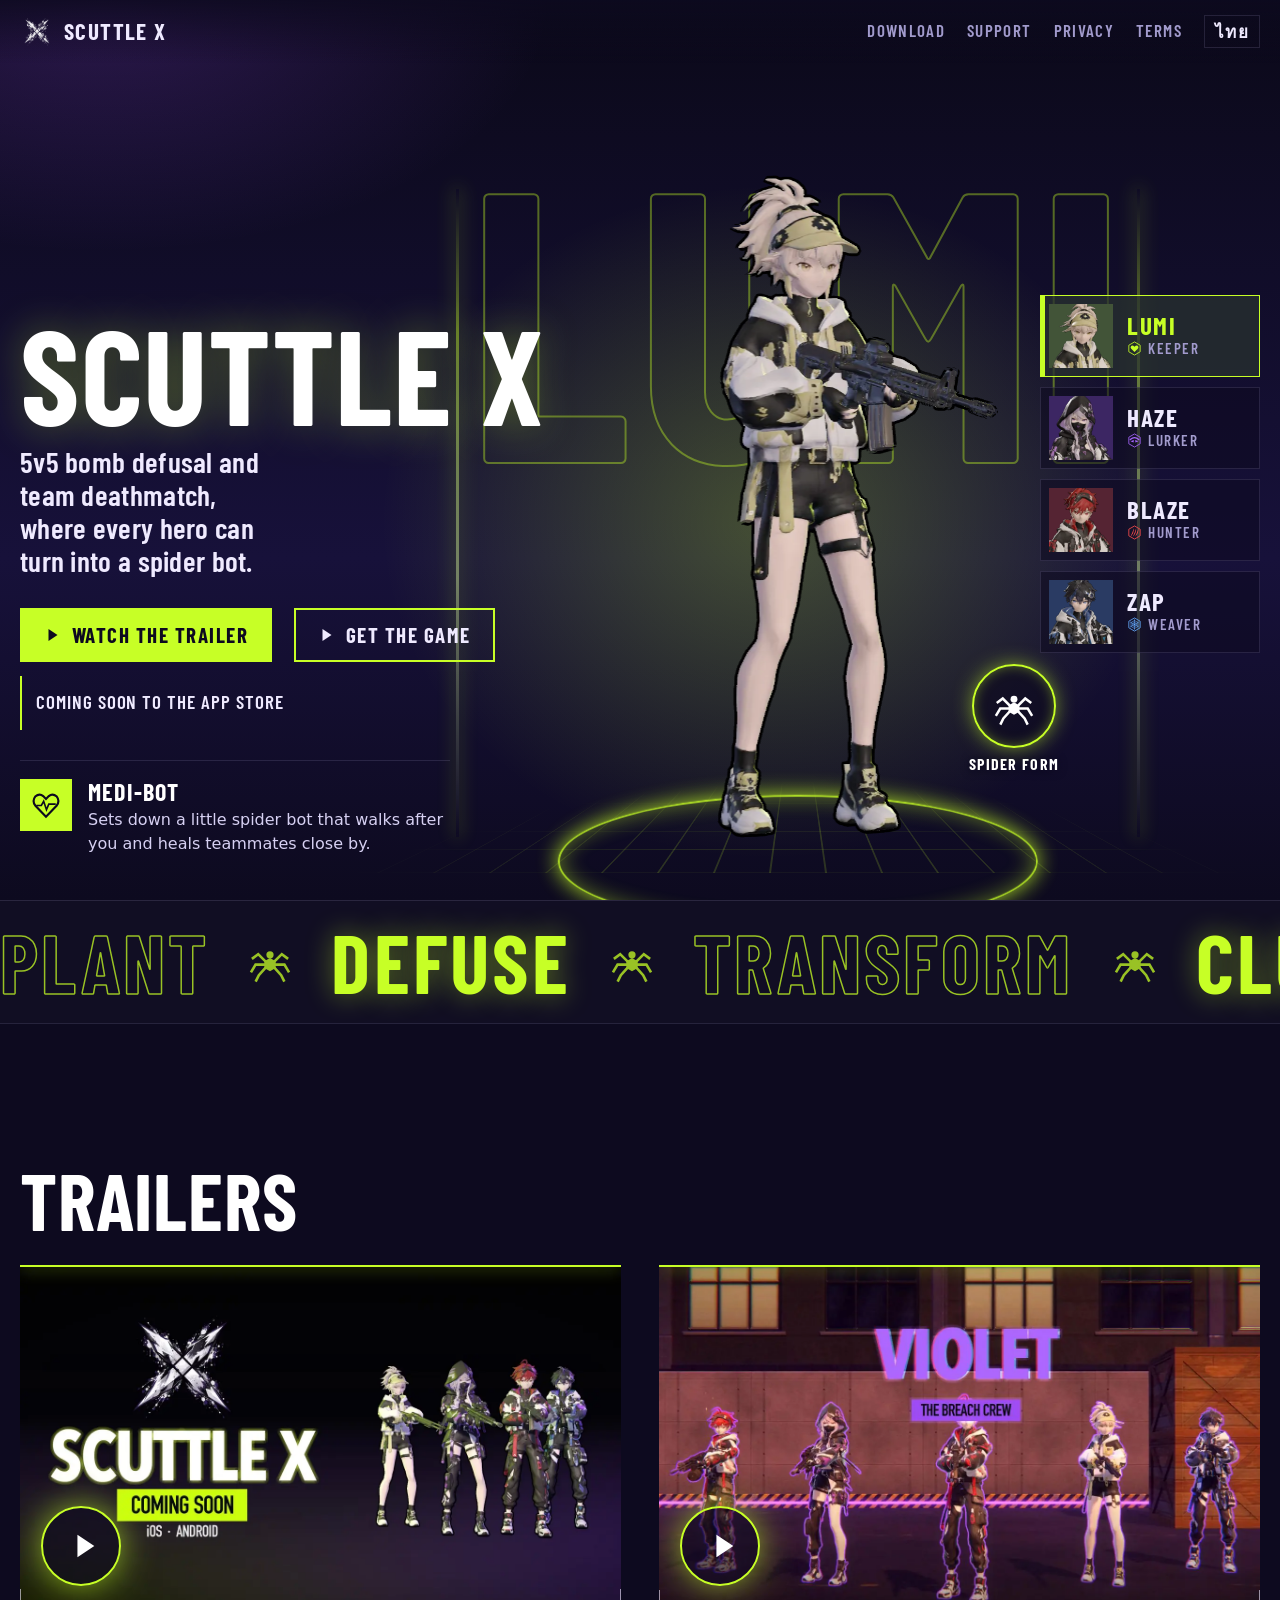
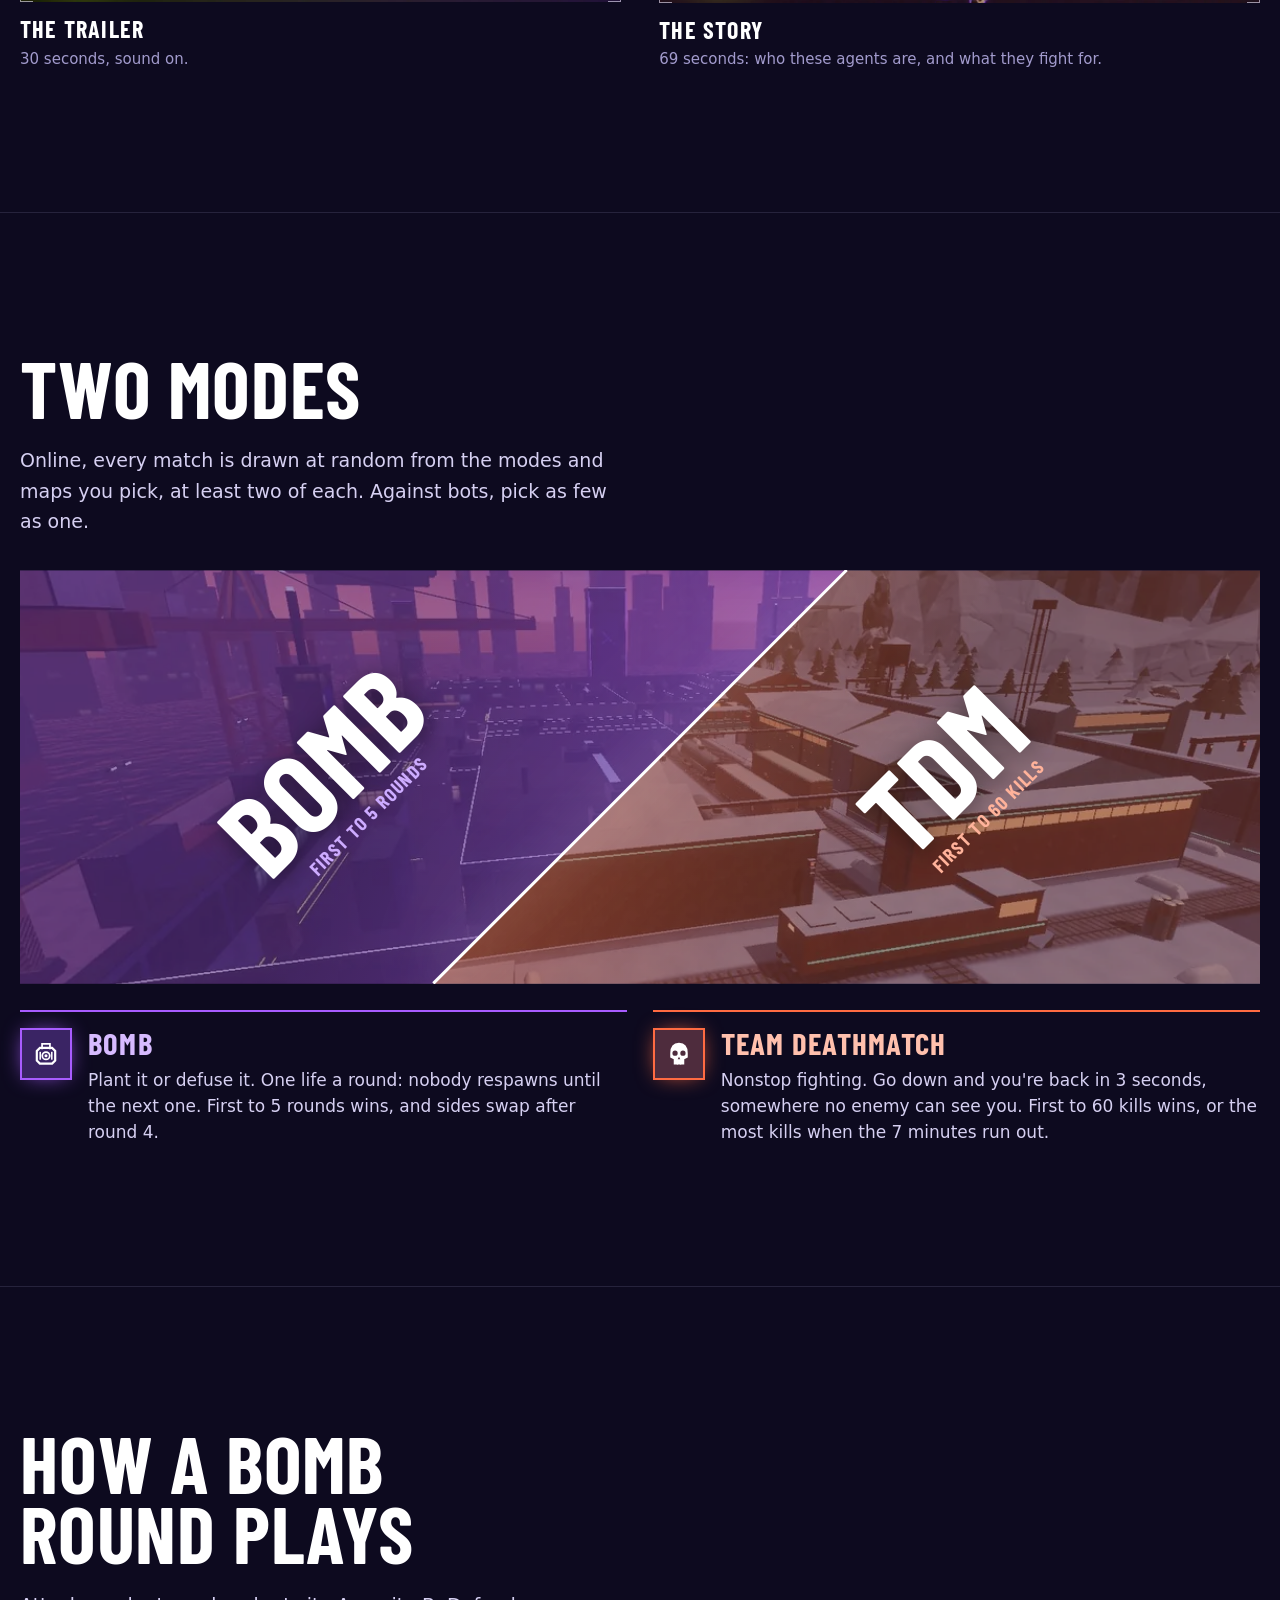
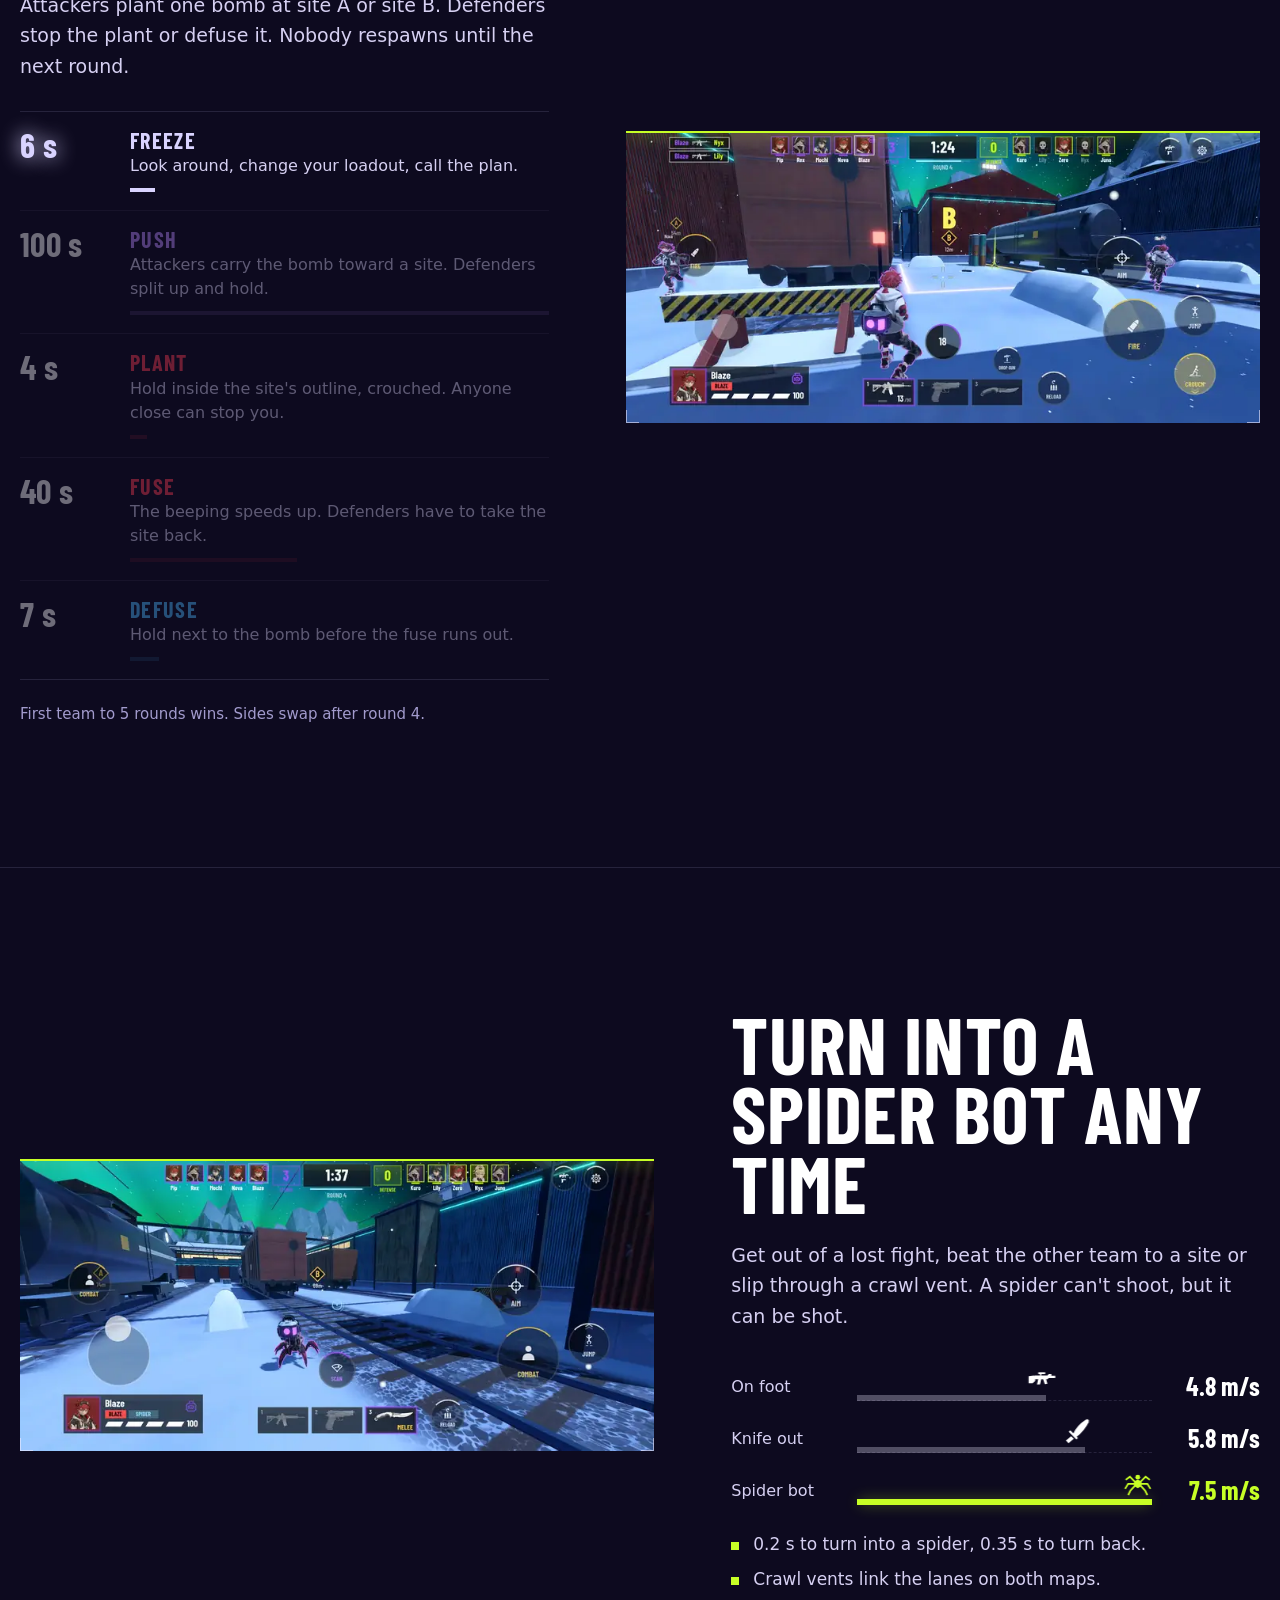
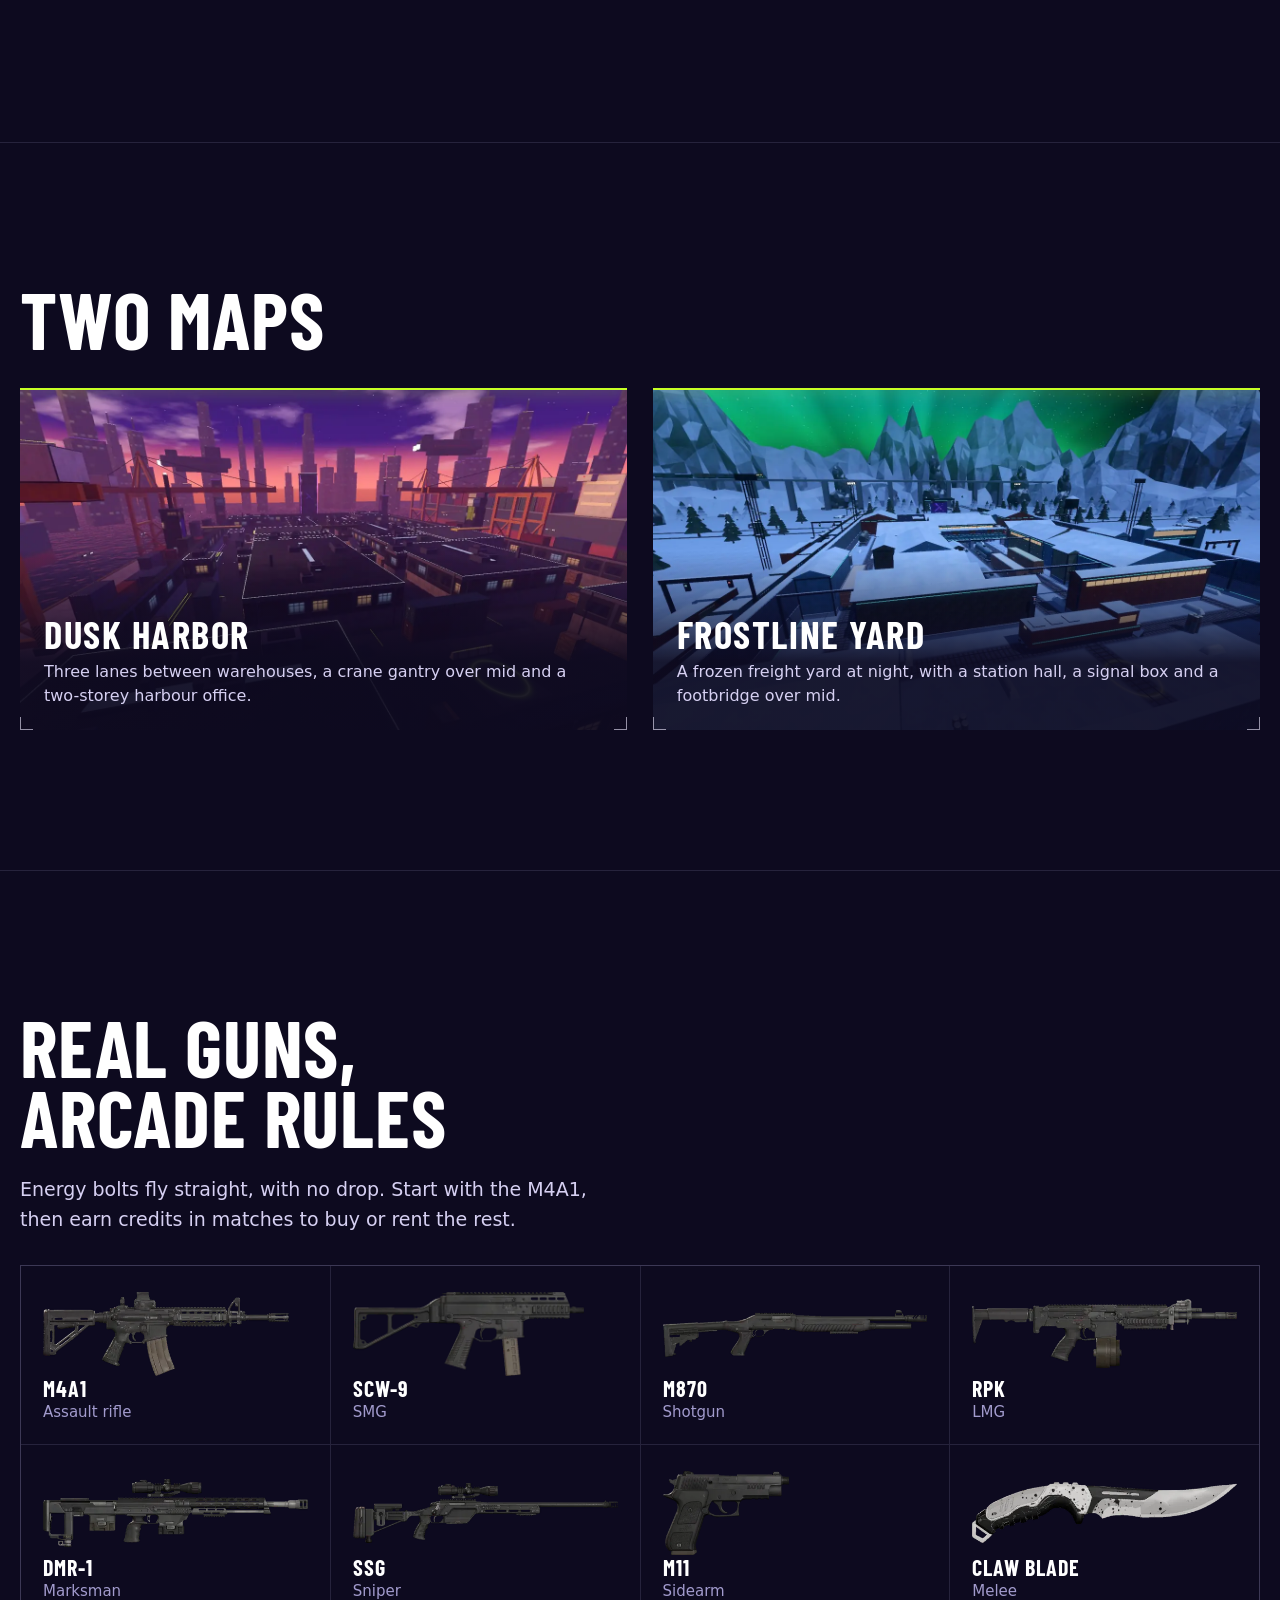
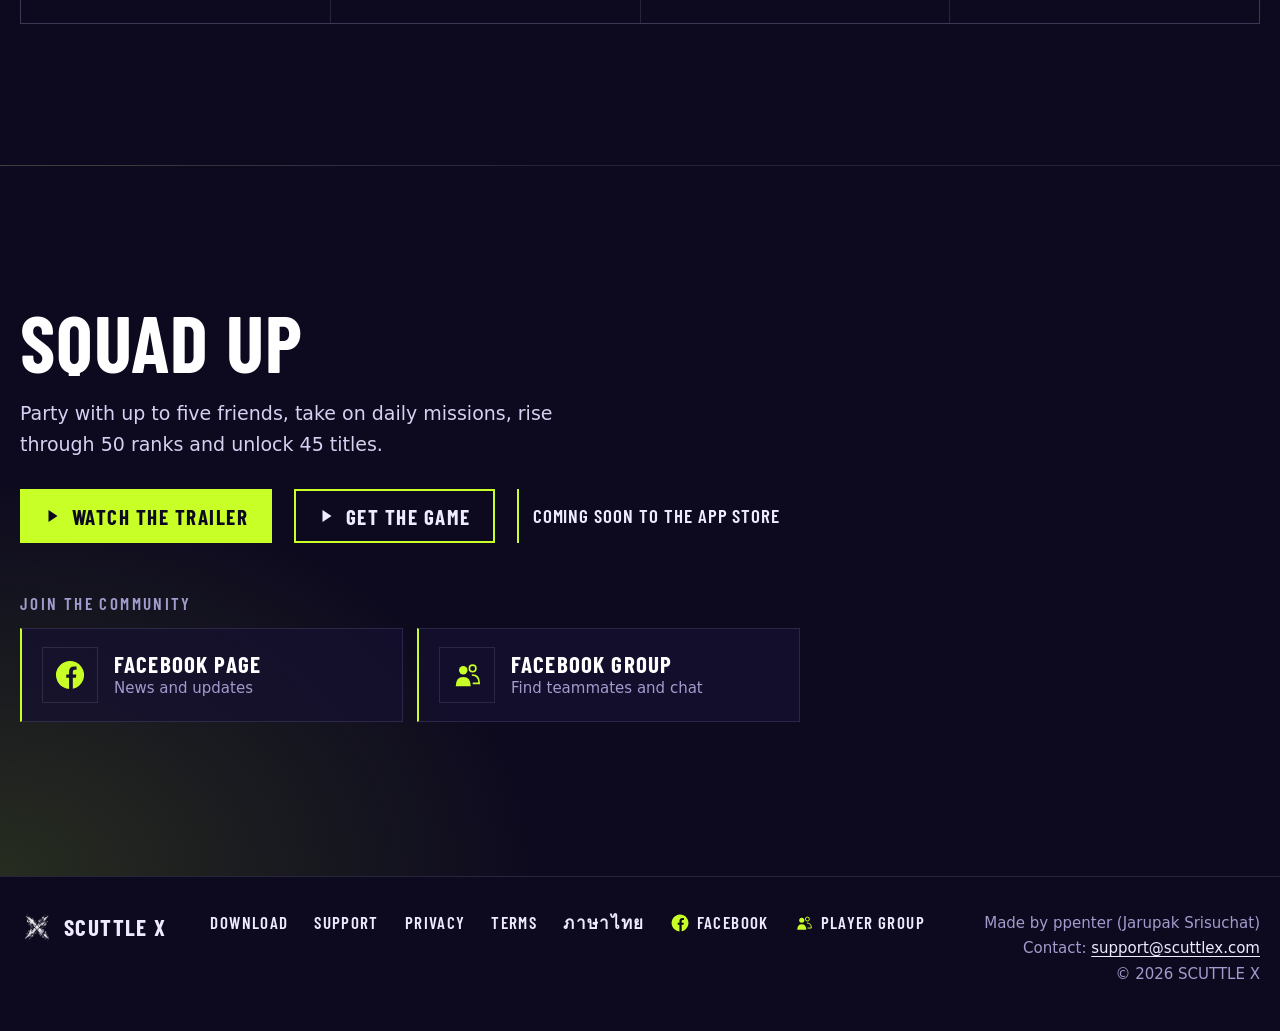
==== index.html @ 5c75f274 "Website" ====
<!doctype html>
<html lang="en" class="page-index">
<head>
<meta charset="utf-8">
<meta name="viewport" content="width=device-width, initial-scale=1, viewport-fit=cover">
<title>SCUTTLE X · 5v5 spider-bot shooter</title>
<meta name="description" content="SCUTTLE X: a 5v5 bomb-defusal shooter where every hero turns into a spider bot.">
<meta name="theme-color" content="#0d0a1f">
<link rel="canonical" href="https://scuttlex.com/">
<link rel="alternate" hreflang="en" href="https://scuttlex.com/">
<link rel="alternate" hreflang="th" href="https://scuttlex.com/th/">
<meta property="og:type" content="website">
<meta property="og:title" content="SCUTTLE X · 5v5 spider-bot shooter">
<meta property="og:description" content="SCUTTLE X: a 5v5 bomb-defusal shooter where every hero turns into a spider bot.">
<meta property="og:image" content="https://scuttlex.com/media/og.jpg">
<meta property="og:url" content="https://scuttlex.com/">
<meta name="twitter:card" content="summary_large_image">
<link rel="icon" href="favicon.png">
<link rel="apple-touch-icon" href="media/apple-touch-icon.png">
<link rel="preload" href="fonts/BarlowCondensed-Bold.woff" as="font" type="font/woff" crossorigin>
<link rel="preload" href="media/hero_medic.webp" as="image" type="image/webp" fetchpriority="high">
<link rel="stylesheet" href="style.css">
<script>document.documentElement.classList.add("js");try{var c={medic:"#c7ff26",ghost:"#a866ff",recon:"#ff4d4d",technical:"#66adff"}[localStorage.getItem("sx-hero")];if(c)document.documentElement.style.setProperty("--hero",c)}catch(e){}</script>
</head>
<body>
<a class="skip" href="#main">Skip to content</a>
<header class="top"><div class="in">
<a class="brand" href="./" aria-label="SCUTTLE X"><img src="media/mark.webp" width="40" height="40" alt=""><span>SCUTTLE X</span></a>
<nav class="nav"><a href="download.html">Download</a><a href="support.html">Support</a><a href="privacy.html">Privacy</a><a href="terms.html">Terms</a><a class="lang" href="th/" hreflang="th" lang="th">ไทย</a></nav>
</div></header>
<main id="main">
<section class="stage" aria-labelledby="stage-title">
<div class="stage-copy">
<h1 class="word" id="stage-title">SCUTTLE X</h1>
<p class="pitch">5v5 bomb defusal and team deathmatch, where every hero can turn into a spider bot.</p>
</div>
<div class="cta stage-cta">
<a class="btn" href="#trailer" data-play><svg class="i" viewBox="0 0 64 64" aria-hidden="true" focusable="false"><polygon points="18,8 54,32 18,56" fill="currentColor"/></svg>Watch the trailer</a>
<a class="btn btn-ghost" href="download.html"><svg class="i" viewBox="0 0 64 64" aria-hidden="true" focusable="false"><polygon points="18,8 54,32 18,56" fill="currentColor"/></svg>Get the game</a>
<span class="soon">Coming soon to the App Store</span>
</div>

<div class="arena" data-arena>
<div class="floor" aria-hidden="true"></div>
<p class="bigname" aria-hidden="true" data-bigname>LUMI</p>
<div class="ring" aria-hidden="true"><i></i></div>
<div class="beam" aria-hidden="true"></div>
<img class="still" data-still src="media/hero_medic.webp" width="690" height="1220" alt="LUMI, the Keeper">
<canvas class="gl" data-gl aria-hidden="true"></canvas>
<button class="morph" type="button" data-morph aria-pressed="false" data-on="Combat form" data-off="Spider form">
<span class="morph-ring"><svg class="i" viewBox="0 0 64 64" aria-hidden="true" focusable="false"><polygon points="40.66,41 32,46 23.34,41 23.34,31 32,26 40.66,31" fill="currentColor"/> <circle cx="32" cy="21" r="5.5" fill="currentColor"/> <polyline points="24,30 14,20 6,26" fill="none" stroke="currentColor" stroke-width="4" stroke-linecap="square" stroke-linejoin="miter"/> <polyline points="23,36 10,36 4,46" fill="none" stroke="currentColor" stroke-width="4" stroke-linecap="square" stroke-linejoin="miter"/> <polyline points="24,42 15,52 11,60" fill="none" stroke="currentColor" stroke-width="4" stroke-linecap="square" stroke-linejoin="miter"/> <polyline points="40,30 50,20 58,26" fill="none" stroke="currentColor" stroke-width="4" stroke-linecap="square" stroke-linejoin="miter"/> <polyline points="41,36 54,36 60,46" fill="none" stroke="currentColor" stroke-width="4" stroke-linecap="square" stroke-linejoin="miter"/> <polyline points="40,42 49,52 53,60" fill="none" stroke="currentColor" stroke-width="4" stroke-linecap="square" stroke-linejoin="miter"/></svg><svg class="i" viewBox="0 0 64 64" aria-hidden="true" focusable="false"><polygon points="2,28 14,26 17,29 17,39 11,44 2,44" fill="currentColor"/><polygon points="15,26 45,26 48,23 54,23 54,27 63,27 63,32 48,32 45,35 15,35" fill="currentColor"/><polygon points="24,34 31,34 28,47 21,47" fill="currentColor"/><polygon points="35,34 42,34 45,45 39,46" fill="currentColor"/><polygon points="24,19 40,19 40,23 24,23" fill="currentColor"/><polygon points="28,22 31,22 31,27 28,27" fill="currentColor"/></svg></span><span class="morph-label" data-morph-label>Spider form</span>
</button>
</div>

<div class="squad" role="radiogroup" aria-label="Heroes">
<button type="button" role="radio" aria-checked="true" style="--c:#c7ff26" data-hero="medic" data-color="#c7ff26" data-name="LUMI" data-alt="LUMI, the Keeper" data-spider-alt="LUMI's spider bot" data-skill="MEDI-BOT" data-desc="Sets down a little spider bot that walks after you and heals teammates close by."><img src="media/portrait_medic.webp" width="96" height="96" alt=""><b>LUMI</b><span class="cls"><svg class="i" viewBox="0 0 64 64" aria-hidden="true" focusable="false"><polygon points="56.25,46 32,60 7.75,46 7.75,18 32,4 56.25,18" fill="none" stroke="currentColor" stroke-width="3.5" stroke-linejoin="miter"/> <path d="M32 47 L18 33 Q13 27.5 17 22.5 Q23 16 32 24.5 Q41 16 47 22.5 Q51 27.5 46 33 Z" fill="currentColor"/></svg>KEEPER</span></button>
<button type="button" role="radio" aria-checked="false" style="--c:#a866ff" data-hero="ghost" data-color="#a866ff" data-name="HAZE" data-alt="HAZE, the Lurker" data-spider-alt="HAZE's spider bot" data-skill="CLOAK" data-desc="Fades out for six seconds. Enemies see only a shimmer, and firing ends it."><img src="media/portrait_ghost.webp" width="96" height="96" alt=""><b>HAZE</b><span class="cls"><svg class="i" viewBox="0 0 64 64" aria-hidden="true" focusable="false"><polygon points="56.25,46 32,60 7.75,46 7.75,18 32,4 56.25,18" fill="none" stroke="currentColor" stroke-width="3.5" stroke-linejoin="miter"/> <path d="M14 28 Q32 12 50 28" fill="none" stroke="currentColor" stroke-width="5" stroke-linecap="square" stroke-linejoin="miter"/> <polygon points="15,35 29,30 28,40" fill="currentColor"/> <polygon points="49,35 35,30 36,40" fill="currentColor"/></svg>LURKER</span></button>
<button type="button" role="radio" aria-checked="false" style="--c:#ff4d4d" data-hero="recon" data-color="#ff4d4d" data-name="BLAZE" data-alt="BLAZE, the Hunter" data-spider-alt="BLAZE's spider bot" data-skill="SCAN" data-desc="Sweeps sonar 30 m ahead, through walls. The enemy nearest your aim shows up for your whole team."><img src="media/portrait_recon.webp" width="96" height="96" alt=""><b>BLAZE</b><span class="cls"><svg class="i" viewBox="0 0 64 64" aria-hidden="true" focusable="false"><polygon points="56.25,46 32,60 7.75,46 7.75,18 32,4 56.25,18" fill="none" stroke="currentColor" stroke-width="3.5" stroke-linejoin="miter"/> <path d="M29 14 Q31 33 15 50 Q24 32 29 14 Z" fill="currentColor"/> <path d="M39 14 Q41 33 25 50 Q34 32 39 14 Z" fill="currentColor"/> <path d="M49 14 Q51 33 35 50 Q44 32 49 14 Z" fill="currentColor"/></svg>HUNTER</span></button>
<button type="button" role="radio" aria-checked="false" style="--c:#66adff" data-hero="technical" data-color="#66adff" data-name="ZAP" data-alt="ZAP, the Weaver" data-spider-alt="ZAP's spider bot" data-skill="BARRIER" data-desc="Raises an energy wall that stops bullets but lets people walk through."><img src="media/portrait_technical.webp" width="96" height="96" alt=""><b>ZAP</b><span class="cls"><svg class="i" viewBox="0 0 64 64" aria-hidden="true" focusable="false"><polygon points="56.25,46 32,60 7.75,46 7.75,18 32,4 56.25,18" fill="none" stroke="currentColor" stroke-width="3.5" stroke-linejoin="miter"/> <polyline points="32,32 49.32,42" fill="none" stroke="currentColor" stroke-width="2.6" stroke-linecap="square" stroke-linejoin="miter"/> <polyline points="32,32 32,52" fill="none" stroke="currentColor" stroke-width="2.6" stroke-linecap="square" stroke-linejoin="miter"/> <polyline points="32,32 14.68,42" fill="none" stroke="currentColor" stroke-width="2.6" stroke-linecap="square" stroke-linejoin="miter"/> <polyline points="32,32 14.68,22" fill="none" stroke="currentColor" stroke-width="2.6" stroke-linecap="square" stroke-linejoin="miter"/> <polyline points="32,32 32,12" fill="none" stroke="currentColor" stroke-width="2.6" stroke-linecap="square" stroke-linejoin="miter"/> <polyline points="32,32 49.32,22" fill="none" stroke="currentColor" stroke-width="2.6" stroke-linecap="square" stroke-linejoin="miter"/> <polygon points="39.79,36.5 32,41 24.21,36.5 24.21,27.5 32,23 39.79,27.5" fill="none" stroke="currentColor" stroke-width="2.6" stroke-linejoin="miter"/> <polygon points="46.72,40.5 32,49 17.28,40.5 17.28,23.5 32,15 46.72,23.5" fill="none" stroke="currentColor" stroke-width="2.6" stroke-linejoin="miter"/></svg>WEAVER</span></button>
</div>

<div class="skill" aria-live="polite">
<span class="skill-icon" data-skill-icon><span data-k="medic"><svg class="i" viewBox="0 0 64 64" aria-hidden="true" focusable="false"><path d="M32 57 L9 33 Q2 23 9 14 Q18 6 26 13 L32 19 L38 13 Q46 6 55 14 Q62 23 55 33 Z" fill="none" stroke="currentColor" stroke-width="4.5" stroke-linecap="square" stroke-linejoin="miter"/> <polyline points="13,33 22,33 27,24 33,42 38,30 51,30" fill="none" stroke="currentColor" stroke-width="3.5" stroke-linecap="square" stroke-linejoin="miter"/></svg></span><span data-k="ghost" hidden><svg class="i" viewBox="0 0 64 64" aria-hidden="true" focusable="false"><path d="M4 32 Q32 6 60 32 Q32 58 4 32 Z" fill="none" stroke="currentColor" stroke-width="5" stroke-linecap="square" stroke-linejoin="miter"/> <circle cx="32" cy="32" r="7" fill="currentColor"/> <polyline points="12,54 52,10" fill="none" stroke="currentColor" stroke-width="5" stroke-linecap="square" stroke-linejoin="miter"/></svg></span><span data-k="recon" hidden><svg class="i" viewBox="0 0 64 64" aria-hidden="true" focusable="false"><polyline points="32,58 4,30" fill="none" stroke="currentColor" stroke-width="4" stroke-linecap="square" stroke-linejoin="miter"/> <polyline points="32,58 60,30" fill="none" stroke="currentColor" stroke-width="4" stroke-linecap="square" stroke-linejoin="miter"/> <path d="M3.72 29.72 A40 40 0 0 1 60.28 29.72" fill="none" stroke="currentColor" stroke-width="4" stroke-linecap="butt"/> <path d="M15.03 41.03 A24 24 0 0 1 48.97 41.03" fill="none" stroke="currentColor" stroke-width="3" stroke-linecap="butt"/> <circle cx="32" cy="58" r="3.5" fill="currentColor"/> <circle cx="41" cy="28" r="5" fill="currentColor"/></svg></span><span data-k="technical" hidden><svg class="i" viewBox="0 0 64 64" aria-hidden="true" focusable="false"><polygon points="31.09,27.25 22,32.5 12.91,27.25 12.91,16.75 22,11.5 31.09,16.75" fill="none" stroke="currentColor" stroke-width="3.5" stroke-linejoin="miter"/> <polygon points="51.09,27.25 42,32.5 32.91,27.25 32.91,16.75 42,11.5 51.09,16.75" fill="none" stroke="currentColor" stroke-width="3.5" stroke-linejoin="miter"/> <polygon points="21.09,44.25 12,49.5 2.91,44.25 2.91,33.75 12,28.5 21.09,33.75" fill="none" stroke="currentColor" stroke-width="3.5" stroke-linejoin="miter"/> <polygon points="41.09,44.25 32,49.5 22.91,44.25 22.91,33.75 32,28.5 41.09,33.75" fill="none" stroke="currentColor" stroke-width="3.5" stroke-linejoin="miter"/> <polygon points="61.09,44.25 52,49.5 42.91,44.25 42.91,33.75 52,28.5 61.09,33.75" fill="none" stroke="currentColor" stroke-width="3.5" stroke-linejoin="miter"/> <polyline points="4,56 60,56" fill="none" stroke="currentColor" stroke-width="4" stroke-linecap="square" stroke-linejoin="miter"/></svg></span></span>
<p><b data-skill-name>MEDI-BOT</b><span data-skill-desc>Sets down a little spider bot that walks after you and heals teammates close by.</span></p>
</div>
</section>

<div class="ticker" aria-hidden="true"><div class="ticker-track"><span class="tw">PLANT</span><svg class="i" viewBox="0 0 64 64" aria-hidden="true" focusable="false"><polygon points="40.66,41 32,46 23.34,41 23.34,31 32,26 40.66,31" fill="currentColor"/> <circle cx="32" cy="21" r="5.5" fill="currentColor"/> <polyline points="24,30 14,20 6,26" fill="none" stroke="currentColor" stroke-width="4" stroke-linecap="square" stroke-linejoin="miter"/> <polyline points="23,36 10,36 4,46" fill="none" stroke="currentColor" stroke-width="4" stroke-linecap="square" stroke-linejoin="miter"/> <polyline points="24,42 15,52 11,60" fill="none" stroke="currentColor" stroke-width="4" stroke-linecap="square" stroke-linejoin="miter"/> <polyline points="40,30 50,20 58,26" fill="none" stroke="currentColor" stroke-width="4" stroke-linecap="square" stroke-linejoin="miter"/> <polyline points="41,36 54,36 60,46" fill="none" stroke="currentColor" stroke-width="4" stroke-linecap="square" stroke-linejoin="miter"/> <polyline points="40,42 49,52 53,60" fill="none" stroke="currentColor" stroke-width="4" stroke-linecap="square" stroke-linejoin="miter"/></svg><span class="tw solid">DEFUSE</span><svg class="i" viewBox="0 0 64 64" aria-hidden="true" focusable="false"><polygon points="40.66,41 32,46 23.34,41 23.34,31 32,26 40.66,31" fill="currentColor"/> <circle cx="32" cy="21" r="5.5" fill="currentColor"/> <polyline points="24,30 14,20 6,26" fill="none" stroke="currentColor" stroke-width="4" stroke-linecap="square" stroke-linejoin="miter"/> <polyline points="23,36 10,36 4,46" fill="none" stroke="currentColor" stroke-width="4" stroke-linecap="square" stroke-linejoin="miter"/> <polyline points="24,42 15,52 11,60" fill="none" stroke="currentColor" stroke-width="4" stroke-linecap="square" stroke-linejoin="miter"/> <polyline points="40,30 50,20 58,26" fill="none" stroke="currentColor" stroke-width="4" stroke-linecap="square" stroke-linejoin="miter"/> <polyline points="41,36 54,36 60,46" fill="none" stroke="currentColor" stroke-width="4" stroke-linecap="square" stroke-linejoin="miter"/> <polyline points="40,42 49,52 53,60" fill="none" stroke="currentColor" stroke-width="4" stroke-linecap="square" stroke-linejoin="miter"/></svg><span class="tw">TRANSFORM</span><svg class="i" viewBox="0 0 64 64" aria-hidden="true" focusable="false"><polygon points="40.66,41 32,46 23.34,41 23.34,31 32,26 40.66,31" fill="currentColor"/> <circle cx="32" cy="21" r="5.5" fill="currentColor"/> <polyline points="24,30 14,20 6,26" fill="none" stroke="currentColor" stroke-width="4" stroke-linecap="square" stroke-linejoin="miter"/> <polyline points="23,36 10,36 4,46" fill="none" stroke="currentColor" stroke-width="4" stroke-linecap="square" stroke-linejoin="miter"/> <polyline points="24,42 15,52 11,60" fill="none" stroke="currentColor" stroke-width="4" stroke-linecap="square" stroke-linejoin="miter"/> <polyline points="40,30 50,20 58,26" fill="none" stroke="currentColor" stroke-width="4" stroke-linecap="square" stroke-linejoin="miter"/> <polyline points="41,36 54,36 60,46" fill="none" stroke="currentColor" stroke-width="4" stroke-linecap="square" stroke-linejoin="miter"/> <polyline points="40,42 49,52 53,60" fill="none" stroke="currentColor" stroke-width="4" stroke-linecap="square" stroke-linejoin="miter"/></svg><span class="tw solid">CLUTCH</span><svg class="i" viewBox="0 0 64 64" aria-hidden="true" focusable="false"><polygon points="40.66,41 32,46 23.34,41 23.34,31 32,26 40.66,31" fill="currentColor"/> <circle cx="32" cy="21" r="5.5" fill="currentColor"/> <polyline points="24,30 14,20 6,26" fill="none" stroke="currentColor" stroke-width="4" stroke-linecap="square" stroke-linejoin="miter"/> <polyline points="23,36 10,36 4,46" fill="none" stroke="currentColor" stroke-width="4" stroke-linecap="square" stroke-linejoin="miter"/> <polyline points="24,42 15,52 11,60" fill="none" stroke="currentColor" stroke-width="4" stroke-linecap="square" stroke-linejoin="miter"/> <polyline points="40,30 50,20 58,26" fill="none" stroke="currentColor" stroke-width="4" stroke-linecap="square" stroke-linejoin="miter"/> <polyline points="41,36 54,36 60,46" fill="none" stroke="currentColor" stroke-width="4" stroke-linecap="square" stroke-linejoin="miter"/> <polyline points="40,42 49,52 53,60" fill="none" stroke="currentColor" stroke-width="4" stroke-linecap="square" stroke-linejoin="miter"/></svg><span class="tw">5V5</span><svg class="i" viewBox="0 0 64 64" aria-hidden="true" focusable="false"><polygon points="40.66,41 32,46 23.34,41 23.34,31 32,26 40.66,31" fill="currentColor"/> <circle cx="32" cy="21" r="5.5" fill="currentColor"/> <polyline points="24,30 14,20 6,26" fill="none" stroke="currentColor" stroke-width="4" stroke-linecap="square" stroke-linejoin="miter"/> <polyline points="23,36 10,36 4,46" fill="none" stroke="currentColor" stroke-width="4" stroke-linecap="square" stroke-linejoin="miter"/> <polyline points="24,42 15,52 11,60" fill="none" stroke="currentColor" stroke-width="4" stroke-linecap="square" stroke-linejoin="miter"/> <polyline points="40,30 50,20 58,26" fill="none" stroke="currentColor" stroke-width="4" stroke-linecap="square" stroke-linejoin="miter"/> <polyline points="41,36 54,36 60,46" fill="none" stroke="currentColor" stroke-width="4" stroke-linecap="square" stroke-linejoin="miter"/> <polyline points="40,42 49,52 53,60" fill="none" stroke="currentColor" stroke-width="4" stroke-linecap="square" stroke-linejoin="miter"/></svg><span class="tw solid">TDM</span><svg class="i" viewBox="0 0 64 64" aria-hidden="true" focusable="false"><polygon points="40.66,41 32,46 23.34,41 23.34,31 32,26 40.66,31" fill="currentColor"/> <circle cx="32" cy="21" r="5.5" fill="currentColor"/> <polyline points="24,30 14,20 6,26" fill="none" stroke="currentColor" stroke-width="4" stroke-linecap="square" stroke-linejoin="miter"/> <polyline points="23,36 10,36 4,46" fill="none" stroke="currentColor" stroke-width="4" stroke-linecap="square" stroke-linejoin="miter"/> <polyline points="24,42 15,52 11,60" fill="none" stroke="currentColor" stroke-width="4" stroke-linecap="square" stroke-linejoin="miter"/> <polyline points="40,30 50,20 58,26" fill="none" stroke="currentColor" stroke-width="4" stroke-linecap="square" stroke-linejoin="miter"/> <polyline points="41,36 54,36 60,46" fill="none" stroke="currentColor" stroke-width="4" stroke-linecap="square" stroke-linejoin="miter"/> <polyline points="40,42 49,52 53,60" fill="none" stroke="currentColor" stroke-width="4" stroke-linecap="square" stroke-linejoin="miter"/></svg><span class="tw">PLANT</span><svg class="i" viewBox="0 0 64 64" aria-hidden="true" focusable="false"><polygon points="40.66,41 32,46 23.34,41 23.34,31 32,26 40.66,31" fill="currentColor"/> <circle cx="32" cy="21" r="5.5" fill="currentColor"/> <polyline points="24,30 14,20 6,26" fill="none" stroke="currentColor" stroke-width="4" stroke-linecap="square" stroke-linejoin="miter"/> <polyline points="23,36 10,36 4,46" fill="none" stroke="currentColor" stroke-width="4" stroke-linecap="square" stroke-linejoin="miter"/> <polyline points="24,42 15,52 11,60" fill="none" stroke="currentColor" stroke-width="4" stroke-linecap="square" stroke-linejoin="miter"/> <polyline points="40,30 50,20 58,26" fill="none" stroke="currentColor" stroke-width="4" stroke-linecap="square" stroke-linejoin="miter"/> <polyline points="41,36 54,36 60,46" fill="none" stroke="currentColor" stroke-width="4" stroke-linecap="square" stroke-linejoin="miter"/> <polyline points="40,42 49,52 53,60" fill="none" stroke="currentColor" stroke-width="4" stroke-linecap="square" stroke-linejoin="miter"/></svg><span class="tw solid">DEFUSE</span><svg class="i" viewBox="0 0 64 64" aria-hidden="true" focusable="false"><polygon points="40.66,41 32,46 23.34,41 23.34,31 32,26 40.66,31" fill="currentColor"/> <circle cx="32" cy="21" r="5.5" fill="currentColor"/> <polyline points="24,30 14,20 6,26" fill="none" stroke="currentColor" stroke-width="4" stroke-linecap="square" stroke-linejoin="miter"/> <polyline points="23,36 10,36 4,46" fill="none" stroke="currentColor" stroke-width="4" stroke-linecap="square" stroke-linejoin="miter"/> <polyline points="24,42 15,52 11,60" fill="none" stroke="currentColor" stroke-width="4" stroke-linecap="square" stroke-linejoin="miter"/> <polyline points="40,30 50,20 58,26" fill="none" stroke="currentColor" stroke-width="4" stroke-linecap="square" stroke-linejoin="miter"/> <polyline points="41,36 54,36 60,46" fill="none" stroke="currentColor" stroke-width="4" stroke-linecap="square" stroke-linejoin="miter"/> <polyline points="40,42 49,52 53,60" fill="none" stroke="currentColor" stroke-width="4" stroke-linecap="square" stroke-linejoin="miter"/></svg><span class="tw">TRANSFORM</span><svg class="i" viewBox="0 0 64 64" aria-hidden="true" focusable="false"><polygon points="40.66,41 32,46 23.34,41 23.34,31 32,26 40.66,31" fill="currentColor"/> <circle cx="32" cy="21" r="5.5" fill="currentColor"/> <polyline points="24,30 14,20 6,26" fill="none" stroke="currentColor" stroke-width="4" stroke-linecap="square" stroke-linejoin="miter"/> <polyline points="23,36 10,36 4,46" fill="none" stroke="currentColor" stroke-width="4" stroke-linecap="square" stroke-linejoin="miter"/> <polyline points="24,42 15,52 11,60" fill="none" stroke="currentColor" stroke-width="4" stroke-linecap="square" stroke-linejoin="miter"/> <polyline points="40,30 50,20 58,26" fill="none" stroke="currentColor" stroke-width="4" stroke-linecap="square" stroke-linejoin="miter"/> <polyline points="41,36 54,36 60,46" fill="none" stroke="currentColor" stroke-width="4" stroke-linecap="square" stroke-linejoin="miter"/> <polyline points="40,42 49,52 53,60" fill="none" stroke="currentColor" stroke-width="4" stroke-linecap="square" stroke-linejoin="miter"/></svg><span class="tw solid">CLUTCH</span><svg class="i" viewBox="0 0 64 64" aria-hidden="true" focusable="false"><polygon points="40.66,41 32,46 23.34,41 23.34,31 32,26 40.66,31" fill="currentColor"/> <circle cx="32" cy="21" r="5.5" fill="currentColor"/> <polyline points="24,30 14,20 6,26" fill="none" stroke="currentColor" stroke-width="4" stroke-linecap="square" stroke-linejoin="miter"/> <polyline points="23,36 10,36 4,46" fill="none" stroke="currentColor" stroke-width="4" stroke-linecap="square" stroke-linejoin="miter"/> <polyline points="24,42 15,52 11,60" fill="none" stroke="currentColor" stroke-width="4" stroke-linecap="square" stroke-linejoin="miter"/> <polyline points="40,30 50,20 58,26" fill="none" stroke="currentColor" stroke-width="4" stroke-linecap="square" stroke-linejoin="miter"/> <polyline points="41,36 54,36 60,46" fill="none" stroke="currentColor" stroke-width="4" stroke-linecap="square" stroke-linejoin="miter"/> <polyline points="40,42 49,52 53,60" fill="none" stroke="currentColor" stroke-width="4" stroke-linecap="square" stroke-linejoin="miter"/></svg><span class="tw">5V5</span><svg class="i" viewBox="0 0 64 64" aria-hidden="true" focusable="false"><polygon points="40.66,41 32,46 23.34,41 23.34,31 32,26 40.66,31" fill="currentColor"/> <circle cx="32" cy="21" r="5.5" fill="currentColor"/> <polyline points="24,30 14,20 6,26" fill="none" stroke="currentColor" stroke-width="4" stroke-linecap="square" stroke-linejoin="miter"/> <polyline points="23,36 10,36 4,46" fill="none" stroke="currentColor" stroke-width="4" stroke-linecap="square" stroke-linejoin="miter"/> <polyline points="24,42 15,52 11,60" fill="none" stroke="currentColor" stroke-width="4" stroke-linecap="square" stroke-linejoin="miter"/> <polyline points="40,30 50,20 58,26" fill="none" stroke="currentColor" stroke-width="4" stroke-linecap="square" stroke-linejoin="miter"/> <polyline points="41,36 54,36 60,46" fill="none" stroke="currentColor" stroke-width="4" stroke-linecap="square" stroke-linejoin="miter"/> <polyline points="40,42 49,52 53,60" fill="none" stroke="currentColor" stroke-width="4" stroke-linecap="square" stroke-linejoin="miter"/></svg><span class="tw solid">TDM</span><svg class="i" viewBox="0 0 64 64" aria-hidden="true" focusable="false"><polygon points="40.66,41 32,46 23.34,41 23.34,31 32,26 40.66,31" fill="currentColor"/> <circle cx="32" cy="21" r="5.5" fill="currentColor"/> <polyline points="24,30 14,20 6,26" fill="none" stroke="currentColor" stroke-width="4" stroke-linecap="square" stroke-linejoin="miter"/> <polyline points="23,36 10,36 4,46" fill="none" stroke="currentColor" stroke-width="4" stroke-linecap="square" stroke-linejoin="miter"/> <polyline points="24,42 15,52 11,60" fill="none" stroke="currentColor" stroke-width="4" stroke-linecap="square" stroke-linejoin="miter"/> <polyline points="40,30 50,20 58,26" fill="none" stroke="currentColor" stroke-width="4" stroke-linecap="square" stroke-linejoin="miter"/> <polyline points="41,36 54,36 60,46" fill="none" stroke="currentColor" stroke-width="4" stroke-linecap="square" stroke-linejoin="miter"/> <polyline points="40,42 49,52 53,60" fill="none" stroke="currentColor" stroke-width="4" stroke-linecap="square" stroke-linejoin="miter"/></svg></div></div>

<section class="band trailer" id="trailer" aria-labelledby="trailer-title">
<div class="wrap">
<h2 id="trailer-title">Trailers</h2>
<div class="films">
<figure class="film">
<button class="player" type="button" data-trailer data-src="media/trailer.mp4" aria-label="Play the 30-second trailer">
<img src="media/trailer_poster.webp" width="1280" height="720" alt="" loading="lazy" decoding="async">
<span class="play"><svg class="i" viewBox="0 0 64 64" aria-hidden="true" focusable="false"><polygon points="18,8 54,32 18,56" fill="currentColor"/></svg></span>
</button>
<figcaption class="note"><b>The trailer</b> 30 seconds, sound on.</figcaption>
</figure>
<figure class="film">
<button class="player" type="button" data-trailer data-src="media/story.mp4" aria-label="Play the story, 69 seconds">
<img src="media/story_poster.webp" width="1280" height="720" alt="" loading="lazy" decoding="async">
<span class="play"><svg class="i" viewBox="0 0 64 64" aria-hidden="true" focusable="false"><polygon points="18,8 54,32 18,56" fill="currentColor"/></svg></span>
</button>
<figcaption class="note"><b>The story</b> 69 seconds: who these agents are, and what they fight for.</figcaption>
</figure>
</div>
</div>
</section>

<section class="band modes" aria-labelledby="modes-title">
<div class="wrap">
<h2 id="modes-title">Two modes</h2>
<p class="lede">Online, every match is drawn at random from the modes and maps you pick, at least two of each. Against bots, pick as few as one.</p>
<div class="duel">
<div class="side bomb"><img src="media/map_harbor.webp" width="1280" height="720" alt="" loading="lazy" decoding="async"><p class="name"><b>BOMB</b><span>First to 5 rounds</span></p></div>
<div class="side tdm"><img src="media/map_railyard.webp" width="1280" height="720" alt="" loading="lazy" decoding="async"><p class="name"><b>TDM</b><span>First to 60 kills</span></p></div>
<svg class="cut" viewBox="0 0 300 100" preserveAspectRatio="none" aria-hidden="true"><line class="wide" x1="200" y1="0" x2="100" y2="100"/><line class="narrow" x1="225" y1="0" x2="75" y2="100"/></svg>
</div>
<div class="mode-row">
<div class="mode bomb"><span class="mi"><svg class="i" viewBox="0 0 64 64" aria-hidden="true" focusable="false"><polyline points="23,19 23,9 41,9 41,19" fill="none" stroke="currentColor" stroke-width="4" stroke-linecap="square" stroke-linejoin="miter"/> <polygon points="18,18 46,18 53,25 53,47 46,54 18,54 11,47 11,25" fill="none" stroke="currentColor" stroke-width="5" stroke-linejoin="miter"/> <circle cx="32" cy="36" r="8.5" fill="none" stroke="currentColor" stroke-width="4"/> <circle cx="32" cy="36" r="3.5" fill="currentColor"/> <rect x="17" y="27" width="3.5" height="18" fill="currentColor"/> <rect x="43.5" y="27" width="3.5" height="18" fill="currentColor"/></svg></span><b>BOMB</b><p>Plant it or defuse it. One life a round: nobody respawns until the next one. First to 5 rounds wins, and sides swap after round 4.</p></div>
<div class="mode tdm"><span class="mi"><svg class="i" viewBox="0 0 64 64" aria-hidden="true" focusable="false"><path d="M12 30 Q12 6 32 6 Q52 6 52 30 L52 40 L44 44 L44 56 L20 56 L20 44 L12 40 Z M17 30 a6 6 0 1 0 12 0 a6 6 0 1 0 -12 0 Z M35 30 a6 6 0 1 0 12 0 a6 6 0 1 0 -12 0 Z M29 44 L32 38 L35 44 Z" fill="currentColor" fill-rule="evenodd"/> <rect x="27" y="50" width="2.5" height="6" fill="currentColor"/> <rect x="34.5" y="50" width="2.5" height="6" fill="currentColor"/></svg></span><b>TEAM DEATHMATCH</b><p>Nonstop fighting. Go down and you're back in 3 seconds, somewhere no enemy can see you. First to 60 kills wins, or the most kills when the 7 minutes run out.</p></div>
</div>
</div>
</section>

<section class="band round" aria-labelledby="round-title">
<div class="wrap split">
<div>
<h2 id="round-title">How a bomb round plays</h2>
<p class="lede">Attackers plant one bomb at site A or site B. Defenders stop the plant or defuse it. Nobody respawns until the next round.</p>
<ol class="phases" data-phases>
<li class="ph-freeze" style="--d:6"><span class="t">6 s</span><b>Freeze</b><span class="d">Look around, change your loadout, call the plan.</span><i></i></li>
<li class="ph-push" style="--d:100"><span class="t">100 s</span><b>Push</b><span class="d">Attackers carry the bomb toward a site. Defenders split up and hold.</span><i></i></li>
<li class="ph-plant" style="--d:4"><span class="t">4 s</span><b>Plant</b><span class="d">Hold inside the site's outline, crouched. Anyone close can stop you.</span><i></i></li>
<li class="ph-fuse" style="--d:40"><span class="t">40 s</span><b>Fuse</b><span class="d">The beeping speeds up. Defenders have to take the site back.</span><i></i></li>
<li class="ph-defuse" style="--d:7"><span class="t">7 s</span><b>Defuse</b><span class="d">Hold next to the bomb before the fuse runs out.</span><i></i></li>
</ol>
<p class="small">First team to 5 rounds wins. Sides swap after round 4.</p>
</div>
<figure class="shot">
<img src="media/play_bomb.webp" srcset="media/play_bomb_s.webp 800w, media/play_bomb.webp 1600w" sizes="(max-width: 860px) 100vw, 640px" width="1600" height="738" alt="BLAZE carries the bomb onto site B on FROSTLINE YARD" loading="lazy" decoding="async">
</figure>
</div>
</section>

<section class="band spider" aria-labelledby="spider-title">
<div class="wrap split rev">
<figure class="shot">
<img src="media/play_spider.webp" srcset="media/play_spider_s.webp 800w, media/play_spider.webp 1600w" sizes="(max-width: 860px) 100vw, 640px" width="1600" height="738" alt="A spider bot runs between freight wagons" loading="lazy" decoding="async">
</figure>
<div>
<h2 id="spider-title">Turn into a spider bot any time</h2>
<p class="lede">Get out of a lost fight, beat the other team to a site or slip through a crawl vent. A spider can't shoot, but it can be shot.</p>
<ul class="race" data-race>
<li style="--v:4.8"><span class="who">On foot</span><span class="lane"><i class="fill"></i><span class="runner"><svg class="i" viewBox="0 0 64 64" aria-hidden="true" focusable="false"><polygon points="2,28 14,26 17,29 17,39 11,44 2,44" fill="currentColor"/><polygon points="15,26 45,26 48,23 54,23 54,27 63,27 63,32 48,32 45,35 15,35" fill="currentColor"/><polygon points="24,34 31,34 28,47 21,47" fill="currentColor"/><polygon points="35,34 42,34 45,45 39,46" fill="currentColor"/><polygon points="24,19 40,19 40,23 24,23" fill="currentColor"/><polygon points="28,22 31,22 31,27 28,27" fill="currentColor"/></svg></span></span><b class="val">4.8 m/s</b></li>
<li style="--v:5.8"><span class="who">Knife out</span><span class="lane"><i class="fill"></i><span class="runner"><svg class="i" viewBox="0 0 64 64" aria-hidden="true" focusable="false"><path d="M22 42 Q30 22 52 8 Q60 6 58 14 Q48 34 30 48 Z" fill="currentColor"/> <polyline points="16,36 30,50" fill="none" stroke="currentColor" stroke-width="5" stroke-linecap="square" stroke-linejoin="miter"/> <polygon points="18,46 24,52 12,62 6,56" fill="currentColor"/></svg></span></span><b class="val">5.8 m/s</b></li>
<li class="fast" style="--v:7.5"><span class="who">Spider bot</span><span class="lane"><i class="fill"></i><span class="runner"><svg class="i" viewBox="0 0 64 64" aria-hidden="true" focusable="false"><polygon points="40.66,41 32,46 23.34,41 23.34,31 32,26 40.66,31" fill="currentColor"/> <circle cx="32" cy="21" r="5.5" fill="currentColor"/> <polyline points="24,30 14,20 6,26" fill="none" stroke="currentColor" stroke-width="4" stroke-linecap="square" stroke-linejoin="miter"/> <polyline points="23,36 10,36 4,46" fill="none" stroke="currentColor" stroke-width="4" stroke-linecap="square" stroke-linejoin="miter"/> <polyline points="24,42 15,52 11,60" fill="none" stroke="currentColor" stroke-width="4" stroke-linecap="square" stroke-linejoin="miter"/> <polyline points="40,30 50,20 58,26" fill="none" stroke="currentColor" stroke-width="4" stroke-linecap="square" stroke-linejoin="miter"/> <polyline points="41,36 54,36 60,46" fill="none" stroke="currentColor" stroke-width="4" stroke-linecap="square" stroke-linejoin="miter"/> <polyline points="40,42 49,52 53,60" fill="none" stroke="currentColor" stroke-width="4" stroke-linecap="square" stroke-linejoin="miter"/></svg></span></span><b class="val">7.5 m/s</b></li>
</ul>
<ul class="facts">
<li>0.2 s to turn into a spider, 0.35 s to turn back.</li>
<li>Crawl vents link the lanes on both maps.</li>
</ul>
</div>
</div>
</section>

<section class="band maps" aria-labelledby="maps-title">
<div class="wrap">
<h2 id="maps-title">Two maps</h2>
<div class="map-row">
<figure class="map"><img src="media/map_harbor.webp" width="1280" height="720" alt="DUSK HARBOR from above at dusk" loading="lazy" decoding="async"><figcaption><b>DUSK HARBOR</b><span>Three lanes between warehouses, a crane gantry over mid and a two-storey harbour office.</span></figcaption></figure>
<figure class="map"><img src="media/map_railyard.webp" width="1280" height="720" alt="FROSTLINE YARD under the northern lights" loading="lazy" decoding="async"><figcaption><b>FROSTLINE YARD</b><span>A frozen freight yard at night, with a station hall, a signal box and a footbridge over mid.</span></figcaption></figure>
</div>
</div>
</section>

<section class="band arsenal" aria-labelledby="arsenal-title">
<div class="wrap">
<h2 id="arsenal-title">Real guns, arcade rules</h2>
<p class="lede">Energy bolts fly straight, with no drop. Start with the M4A1, then earn credits in matches to buy or rent the rest.</p>
<ul class="guns">
<li><img src="media/gun_carbine.webp" alt="" loading="lazy" decoding="async"><b>M4A1</b><span>Assault rifle</span></li>
<li><img src="media/gun_hornet.webp" alt="" loading="lazy" decoding="async"><b>SCW-9</b><span>SMG</span></li>
<li><img src="media/gun_thunderclap.webp" alt="" loading="lazy" decoding="async"><b>M870</b><span>Shotgun</span></li>
<li><img src="media/gun_hive_cannon.webp" alt="" loading="lazy" decoding="async"><b>RPK</b><span>LMG</span></li>
<li><img src="media/gun_lancer.webp" alt="" loading="lazy" decoding="async"><b>DMR-1</b><span>Marksman</span></li>
<li><img src="media/gun_starpiercer.webp" alt="" loading="lazy" decoding="async"><b>SSG</b><span>Sniper</span></li>
<li><img src="media/gun_spark.webp" alt="" loading="lazy" decoding="async"><b>M11</b><span>Sidearm</span></li>
<li><img src="media/gun_knife.webp" alt="" loading="lazy" decoding="async"><b>CLAW BLADE</b><span>Melee</span></li>
</ul>
</div>
</section>

<section class="band outro" aria-labelledby="outro-title">
<div class="wrap">
<h2 id="outro-title">Squad up</h2>
<p class="lede">Party with up to five friends, take on daily missions, rise through 50 ranks and unlock 45 titles.</p>
<div class="cta">
<a class="btn" href="#trailer" data-play><svg class="i" viewBox="0 0 64 64" aria-hidden="true" focusable="false"><polygon points="18,8 54,32 18,56" fill="currentColor"/></svg>Watch the trailer</a>
<a class="btn btn-ghost" href="download.html"><svg class="i" viewBox="0 0 64 64" aria-hidden="true" focusable="false"><polygon points="18,8 54,32 18,56" fill="currentColor"/></svg>Get the game</a>
<span class="soon">Coming soon to the App Store</span>
</div>
<p class="social-kicker">Join the community</p>
<div class="social"><a class="social-card" href="https://www.facebook.com/scuttlex" target="_blank" rel="noopener"><span class="social-mark"><svg class="i" viewBox="0 0 64 64" aria-hidden="true" focusable="false"><path fill="currentColor" d="M38 61.39 A30 30 0 1 0 30 61.93 L30 38 L24 38 L24 31 L30 31 L30 25 Q30 14 41 14 L46 14 L46 21 L42 21 Q38 21 38 25 L38 31 L45.5 31 L44.5 38 L38 38 Z"/></svg></span><b>Facebook Page</b><span>News and updates</span></a><a class="social-card" href="https://www.facebook.com/groups/3428875307285060" target="_blank" rel="noopener"><span class="social-mark"><svg class="i" viewBox="0 0 64 64" aria-hidden="true" focusable="false"><circle cx="24" cy="22" r="9" fill="currentColor"/> <path d="M8 56 Q8 36 24 36 Q40 36 40 56 Z" fill="currentColor"/> <circle cx="44" cy="18" r="7" fill="none" stroke="currentColor" stroke-width="3.5"/> <path d="M44 32 Q58 32 58 50 L46 50" fill="none" stroke="currentColor" stroke-width="3.5" stroke-linecap="square" stroke-linejoin="miter"/></svg></span><b>Facebook Group</b><span>Find teammates and chat</span></a></div>
</div>
</section>

</main>
<footer class="foot"><div class="in">
<a class="brand" href="./"><img src="media/mark.webp" width="40" height="40" alt=""><span>SCUTTLE X</span></a>
<nav class="foot-links"><a href="download.html">Download</a><a href="support.html">Support</a><a href="privacy.html">Privacy</a><a href="terms.html">Terms</a><a href="th/" hreflang="th" lang="th">ภาษาไทย</a><a class="social-link" href="https://www.facebook.com/scuttlex" target="_blank" rel="noopener"><svg class="i" viewBox="0 0 64 64" aria-hidden="true" focusable="false"><path fill="currentColor" d="M38 61.39 A30 30 0 1 0 30 61.93 L30 38 L24 38 L24 31 L30 31 L30 25 Q30 14 41 14 L46 14 L46 21 L42 21 Q38 21 38 25 L38 31 L45.5 31 L44.5 38 L38 38 Z"/></svg>Facebook</a><a class="social-link" href="https://www.facebook.com/groups/3428875307285060" target="_blank" rel="noopener"><svg class="i" viewBox="0 0 64 64" aria-hidden="true" focusable="false"><circle cx="24" cy="22" r="9" fill="currentColor"/> <path d="M8 56 Q8 36 24 36 Q40 36 40 56 Z" fill="currentColor"/> <circle cx="44" cy="18" r="7" fill="none" stroke="currentColor" stroke-width="3.5"/> <path d="M44 32 Q58 32 58 50 L46 50" fill="none" stroke="currentColor" stroke-width="3.5" stroke-linecap="square" stroke-linejoin="miter"/></svg>Player group</a></nav>
<p class="foot-meta">Made by ppenter (Jarupak Srisuchat)<br>Contact: <a href="mailto:support@scuttlex.com">support@scuttlex.com</a><br>&copy; 2026 SCUTTLE X</p>
</div></footer>
<script src="site.js" defer></script>
</body>
</html>
---- style.css ----
/* SCUTTLE X website. The home page is the game's stage at night: the hero you pick colours the page
   (--hero, also the in-game role colour), the hero turns into a spider bot on site.js's WebGL canvas.
   Sharp corners everywhere, like the game's UI kit. */
@font-face { font-family: "Barlow Condensed"; src: url("fonts/BarlowCondensed-Bold.woff") format("woff"); font-weight: 700; font-display: swap; }
@font-face { font-family: "Barlow Condensed"; src: url("fonts/BarlowCondensed-SemiBold.woff") format("woff"); font-weight: 600; font-display: swap; }
/* Thai, as in the game (tools/make_thai_font.py cuts these): Noto Sans Thai Extra Condensed beside Barlow
   in headings, at full size; body text in the normal width. Thai letters only (unicode-range). */
@font-face { font-family: "Scuttle Thai Condensed"; src: url("fonts/NotoSansThaiXC-SemiBold.woff") format("woff"); font-weight: 600; font-display: swap; unicode-range: U+0E00-0E7F, U+200B-200D, U+25CC; }
@font-face { font-family: "Scuttle Thai Condensed"; src: url("fonts/NotoSansThaiXC-Bold.woff") format("woff"); font-weight: 700; font-display: swap; unicode-range: U+0E00-0E7F, U+200B-200D, U+25CC; }
@font-face { font-family: "Scuttle Thai"; src: url("fonts/NotoSansThai-Regular.woff") format("woff"); font-weight: 400; font-display: swap; unicode-range: U+0E00-0E7F, U+200B-200D, U+25CC; }
@font-face { font-family: "Scuttle Thai"; src: url("fonts/NotoSansThai-Bold.woff") format("woff"); font-weight: 700; font-display: swap; unicode-range: U+0E00-0E7F, U+200B-200D, U+25CC; }

@property --hero { syntax: "<color>"; inherits: true; initial-value: #c7ff26; }

:root {
  --night: #0d0a1f;
  --deep: #151030;
  --line: rgba(206, 196, 255, 0.13);
  --text: #efeaff;
  --body-c: #d6d0f2;
  --dim: #a29bcd;
  --violet: #9e4dff;
  --lime: #ccff0d;
  --bomb: #ff3d55;
  --defuse: #4db8ff;
  --hot: #fff7e6;
  --hero: #c7ff26;
  --display: "Barlow Condensed", "Scuttle Thai Condensed", "Sukhumvit Set", "Thonburi", system-ui, sans-serif;
  --body: "Scuttle Thai", system-ui, -apple-system, "Segoe UI", "Sukhumvit Set", "Thonburi", Roboto, sans-serif;
  --wrap: 1240px;
  --gut: max(20px, env(safe-area-inset-left), calc((100vw - var(--wrap)) / 2));
  color-scheme: dark;
  transition: --hero 0.7s ease;
}

* { box-sizing: border-box; }
html { -webkit-text-size-adjust: 100%; background: var(--night); }
body { margin: 0; background: var(--night); color: var(--text); font: 400 17px/1.6 var(--body); -webkit-font-smoothing: antialiased; overflow-x: hidden; }
img, video, canvas, svg { display: block; max-width: 100%; }
a { color: var(--hero); text-underline-offset: 3px; }
a:hover { color: #fff; }
:focus-visible { outline: 3px solid #fff; outline-offset: 3px; }
.i { width: 1em; height: 1em; flex: none; }
.skip { position: absolute; left: -9999px; top: 12px; z-index: 100; background: #fff; color: var(--night); padding: 10px 14px; font-weight: 700; }
.skip:focus { left: 12px; }

/* --- header ------------------------------------------------------------------------------------ */
.top { position: sticky; top: 0; z-index: 30; background: rgba(13, 10, 31, 0.9); border-bottom: 1px solid var(--line); }
.page-index .top { position: absolute; left: 0; right: 0; background: linear-gradient(rgba(13, 10, 31, 0.85), rgba(13, 10, 31, 0)); border: 0; }
.top .in { max-width: calc(var(--wrap) + 40px); margin: 0 auto; padding: 14px 20px; display: flex; align-items: center; gap: 20px; }
.brand { display: flex; align-items: center; gap: 10px; color: var(--text); text-decoration: none; font: 700 23px/1 var(--display); letter-spacing: 0.06em; }
.brand img { width: 34px; height: 34px; }
.brand:hover { color: #fff; }
.nav { margin-left: auto; display: flex; align-items: center; gap: 22px; font: 600 17px/1 var(--display); letter-spacing: 0.08em; text-transform: uppercase; }
.nav a { color: var(--dim); text-decoration: none; padding: 8px 0; border-bottom: 2px solid transparent; }
.nav a:hover, .nav a[aria-current] { color: #fff; border-bottom-color: var(--hero); }
.nav a.lang { color: var(--text); border: 1px solid var(--line); padding: 7px 10px; }
.nav a.lang:hover { border-color: var(--hero); }

/* the English pages' link to the Thai ones uses the phone's own Thai font, so they never download ours */
html[lang="en"] a[lang="th"] { font-family: "Barlow Condensed", "Sukhumvit Set", "Thonburi", "Leelawadee UI", "Noto Sans Thai", system-ui, sans-serif; }

/* --- buttons ----------------------------------------------------------------------------------- */
.btn { display: inline-flex; align-items: center; gap: 12px; min-height: 54px; padding: 0 24px; background: var(--hero); color: var(--night);
       font: 700 21px/1 var(--display); letter-spacing: 0.07em; text-transform: uppercase; text-decoration: none; border: 0; cursor: pointer;
       box-shadow: 0 0 0 0 var(--hero); transition: background 0.15s, box-shadow 0.2s; }
.btn .i { width: 16px; height: 16px; }
.btn:hover { background: #fff; color: var(--night); box-shadow: 0 0 28px -4px var(--hero); }
.soon { display: inline-flex; align-items: center; min-height: 54px; padding: 0 0 0 14px; border-left: 2px solid var(--hero); color: var(--text);
        font: 600 19px/1.1 var(--display); letter-spacing: 0.05em; text-transform: uppercase; }
.cta { display: flex; flex-wrap: wrap; align-items: center; gap: 14px 22px; }

/* --- the stage ---------------------------------------------------------------------------------- */
.stage { position: relative; isolation: isolate; overflow: hidden; min-height: max(100svh, 700px);
         display: grid; grid-template-columns: minmax(0, 1fr) auto 220px; grid-template-rows: 1fr auto auto;
         grid-template-areas: "copy arena squad" "cta arena squad" "skill arena squad"; column-gap: clamp(20px, 3vw, 48px);
         padding: 92px var(--gut) 44px; }
.stage::before { content: ""; position: absolute; inset: 0; z-index: -3;
  background:
    radial-gradient(42% 52% at 60% 58%, color-mix(in oklab, var(--hero) 26%, transparent), transparent 72%),
    radial-gradient(50% 40% at 8% 0%, rgba(158, 77, 255, 0.22), transparent 70%),
    linear-gradient(180deg, #0b0919 0%, #17113a 62%, #0d0a1f 100%); }
.floor { position: absolute; z-index: -2; left: -110%; right: -110%; bottom: -1%; height: 64%; pointer-events: none;
  background-image: linear-gradient(color-mix(in oklab, var(--hero) 32%, transparent) 1px, transparent 1px),
                    linear-gradient(90deg, color-mix(in oklab, var(--hero) 32%, transparent) 1px, transparent 1px);
  background-size: 56px 56px; background-position: center bottom;
  transform: perspective(380px) rotateX(62deg); transform-origin: 50% 100%;
  -webkit-mask-image: radial-gradient(46% 100% at 50% 100%, #000 25%, transparent 75%); mask-image: radial-gradient(46% 100% at 50% 100%, #000 25%, transparent 75%); }

.stage-copy { grid-area: copy; align-self: end; position: relative; z-index: 2; container-type: inline-size; }
.stage-cta { grid-area: cta; padding-bottom: 30px; position: relative; z-index: 2; }
.word { margin: 0 0 18px; white-space: nowrap; font: 700 clamp(52px, 25cqi, 142px)/0.82 var(--display); letter-spacing: 0.005em; text-transform: uppercase; color: #fff;
        text-shadow: 0 0 40px color-mix(in oklab, var(--hero) 35%, transparent); }
.pitch { margin: 0 0 30px; max-width: 19ch; font: 600 clamp(24px, 2.3vw, 32px)/1.12 var(--display); letter-spacing: 0.01em; color: var(--text); }

.skill { grid-area: skill; align-self: start; display: flex; gap: 16px; align-items: flex-start; max-width: 430px; padding: 18px 0 0;
         border-top: 1px solid var(--line); position: relative; z-index: 2; }
.skill-icon { flex: none; width: 52px; height: 52px; display: grid; place-items: center; color: var(--night); background: var(--hero); }
.skill-icon .i { width: 30px; height: 30px; }
.skill p { margin: 0; color: var(--body-c); font-size: 16px; line-height: 1.5; }
.skill b { display: block; color: #fff; font: 700 24px/1.1 var(--display); letter-spacing: 0.05em; margin-bottom: 3px; }

.arena { grid-area: arena; position: relative; align-self: end; height: min(80svh, 820px); aspect-ratio: 690 / 1220; margin-bottom: -10px; }
.bigname { position: absolute; z-index: -1; left: 50%; top: 2%; margin: 0; transform: translateX(-50%); white-space: nowrap; pointer-events: none; user-select: none;
           font: 700 min(30vw, 46svh)/0.78 var(--display); letter-spacing: 0.01em; color: transparent;
           -webkit-text-stroke: 2px color-mix(in oklab, var(--hero) 70%, transparent); opacity: 0.55; }
/* the lobby's two light pillars, far behind the hero */
.arena::before, .arena::after { content: ""; position: absolute; z-index: -2; top: 6%; bottom: 4%; width: 3px; pointer-events: none;
  background: linear-gradient(180deg, transparent, var(--hero) 22%, color-mix(in oklab, var(--hero) 60%, #fff) 60%, transparent);
  box-shadow: 0 0 18px 2px color-mix(in oklab, var(--hero) 45%, transparent); opacity: 0.45; }
.arena::before { left: -34%; }
.arena::after { right: -34%; }
/* light cells drifting up off the floor (site.js adds them) */
.motes { position: absolute; z-index: -1; left: -20%; right: -20%; bottom: 2%; height: 70%; pointer-events: none; overflow: hidden;
  -webkit-mask-image: linear-gradient(0deg, #000 30%, transparent); mask-image: linear-gradient(0deg, #000 30%, transparent); }
.motes i { position: absolute; bottom: -8px; left: var(--x); width: var(--s); height: var(--s); background: var(--hero); box-shadow: 0 0 8px var(--hero);
  opacity: 0; animation: mote var(--t) linear var(--d) infinite; }
@keyframes mote { 0% { transform: translateY(0); opacity: 0; } 12% { opacity: 0.8; } 100% { transform: translateY(calc(-1 * var(--h))); opacity: 0; } }
.still, .gl { position: absolute; inset: 0; width: 100%; height: 100%; }
.still { object-fit: contain; transition: opacity 0.25s; }
.js .still { opacity: 0; animation: show-still 0s 2.6s forwards; }  /* the canvas takes over; shown anyway if it never does */
.js .arena.fallback .still { opacity: 1; animation: none; }
.js .arena.gl-on .still { animation: none; }
@keyframes show-still { to { opacity: 1; } }

.ring { position: absolute; z-index: -1; left: 50%; bottom: 0.6%; width: 118%; aspect-ratio: 3.6; transform: translate(-50%, 50%); border-radius: 50%;
        border: 2px solid var(--hero); box-shadow: 0 0 22px var(--hero), inset 0 0 22px color-mix(in oklab, var(--hero) 50%, transparent); opacity: 0.85; }
.ring i { position: absolute; inset: -2px; border-radius: 50%; border: 2px solid var(--hot); opacity: 0; }
.ring.burst i { animation: ring-burst 0.9s cubic-bezier(0.2, 0.7, 0.2, 1); }
@keyframes ring-burst { 0% { transform: scale(0.35); opacity: 1; box-shadow: 0 0 30px var(--hero); } 100% { transform: scale(2.1); opacity: 0; } }
.beam { position: absolute; z-index: 3; left: 50%; bottom: 1%; width: 8px; height: 160svh; transform-origin: 50% 100%; opacity: 0; pointer-events: none;
        background: linear-gradient(0deg, var(--hot) 0%, var(--hero) 30%, color-mix(in oklab, var(--hero) 0%, transparent) 100%);
        box-shadow: 0 0 22px 6px color-mix(in oklab, var(--hero) 55%, transparent); }
.beam.drop { animation: beam 1.05s cubic-bezier(0.3, 0.6, 0.2, 1) forwards; }
@keyframes beam {
  0% { opacity: 1; transform: translateX(-50%) translateY(-100%) scaleX(0.6); }
  16% { opacity: 1; transform: translateX(-50%) translateY(0) scaleX(1.4); }
  40% { opacity: 0.9; transform: translateX(-50%) translateY(0) scaleX(0.7); }
  100% { opacity: 0; transform: translateX(-50%) translateY(0) scaleX(0.15); } }

.morph { position: absolute; z-index: 4; right: -14%; bottom: 13%; display: grid; justify-items: center; gap: 8px; background: none; border: 0; padding: 0; cursor: pointer; color: #fff; }
.morph-ring { width: 84px; height: 84px; border-radius: 50%; display: grid; place-items: center; border: 2px solid var(--hero); background: rgba(13, 10, 31, 0.62);
              box-shadow: 0 0 24px -6px var(--hero), inset 0 0 18px -8px var(--hero); transition: background 0.15s, transform 0.15s; }
.morph-ring .i { width: 40px; height: 40px; grid-area: 1 / 1; }
.morph-ring .i + .i, .morph[aria-pressed="true"] .morph-ring .i:first-child { display: none; }
.morph[aria-pressed="true"] .morph-ring .i + .i { display: block; }
.morph[aria-pressed="true"] .morph-ring { background: var(--hero); color: var(--night); }
.morph:hover .morph-ring { transform: scale(1.06); }
.morph:active .morph-ring { transform: scale(0.94); }
.morph-label { font: 700 16px/1 var(--display); letter-spacing: 0.08em; text-transform: uppercase; text-shadow: 0 1px 8px var(--night); white-space: nowrap; }
.morph:focus-visible { outline: none; }
.morph:focus-visible .morph-ring { outline: 3px solid #fff; outline-offset: 4px; }

.squad { grid-area: squad; align-self: center; display: grid; gap: 10px; position: relative; z-index: 2; }
.squad button { display: grid; grid-template-columns: 64px 1fr; grid-template-rows: auto auto; column-gap: 14px; align-items: center; text-align: left;
                padding: 8px 12px 8px 8px; background: rgba(13, 10, 31, 0.55); border: 1px solid var(--line); color: var(--text); cursor: pointer;
                font: inherit; transition: border-color 0.15s, background 0.15s; }
.squad img { grid-row: 1 / 3; width: 64px; height: 64px; background: color-mix(in oklab, var(--c) 34%, #0d0a1f); }
.squad b { align-self: end; font: 700 25px/1 var(--display); letter-spacing: 0.06em; }
.squad .cls { align-self: start; display: flex; align-items: center; gap: 6px; color: var(--dim); font: 600 15px/1.4 var(--display); letter-spacing: 0.1em; }
.squad .cls .i { width: 15px; height: 15px; color: var(--c); }
.squad button:hover { border-color: color-mix(in oklab, var(--c) 60%, transparent); }
.squad button[aria-checked="true"] { border-color: var(--c); background: color-mix(in oklab, var(--c) 14%, rgba(13, 10, 31, 0.7)); box-shadow: inset 4px 0 0 var(--c); }
.squad button[aria-checked="true"] b { color: var(--c); }

/* --- sections ----------------------------------------------------------------------------------- */
.band { padding: clamp(80px, 11vw, 150px) var(--gut); border-top: 1px solid var(--line); }
.wrap { max-width: var(--wrap); margin: 0 auto; }
.band h2 { margin: 0 0 22px; max-width: 15ch; font: 700 clamp(46px, 6.2vw, 88px)/0.88 var(--display); letter-spacing: 0.01em; text-transform: uppercase; color: #fff; }
.lede { margin: 0 0 30px; max-width: 50ch; font-size: 19px; line-height: 1.6; color: var(--body-c); }
.small { color: var(--dim); font-size: 15px; margin: 22px 0 0; }
.split { display: grid; grid-template-columns: minmax(0, 1fr) minmax(0, 1.2fr); gap: clamp(36px, 6vw, 88px); align-items: center; }
.split.rev { grid-template-columns: minmax(0, 1.2fr) minmax(0, 1fr); }

/* a frame like the game's panels: coloured top line, ticks at the bottom corners */
.shot, .player, .map { position: relative; margin: 0; background: var(--deep); }
.shot::before, .player::before, .map::before { content: ""; position: absolute; z-index: 2; left: 0; right: 0; top: 0; height: 2px; background: var(--hero); box-shadow: 0 0 16px var(--hero); }
.shot::after, .player::after, .map::after { content: ""; position: absolute; z-index: 2; inset: auto -1px -1px -1px; height: 14px; pointer-events: none;
  background: linear-gradient(var(--text), var(--text)) left bottom / 14px 2px no-repeat, linear-gradient(var(--text), var(--text)) left bottom / 2px 14px no-repeat,
              linear-gradient(var(--text), var(--text)) right bottom / 14px 2px no-repeat, linear-gradient(var(--text), var(--text)) right bottom / 2px 14px no-repeat; opacity: 0.6; }
.shot img, .map img { width: 100%; height: auto; }

.trailer h2 { margin-bottom: 30px; }
.player { display: block; width: 100%; padding: 0; border: 0; cursor: pointer; aspect-ratio: 16 / 9; color: #fff; overflow: hidden; }
.player img, .player video { width: 100%; height: 100%; object-fit: cover; }
.player .play { position: absolute; left: 50%; top: 50%; transform: translate(-50%, -50%); width: 112px; height: 112px; border-radius: 50%; display: grid; place-items: center;
                background: rgba(13, 10, 31, 0.55); border: 2px solid var(--hero); box-shadow: 0 0 40px -6px var(--hero); transition: transform 0.15s, background 0.15s; }
.player .play .i { width: 40px; height: 40px; margin-left: 6px; }
.player:hover .play { transform: translate(-50%, -50%) scale(1.06); background: var(--hero); color: var(--night); }
.player.playing { cursor: auto; }
.note { margin: 14px 0 0; color: var(--dim); font-size: 15px; }
/* the trailer and the story side by side (stacked on a phone) */
.films { display: grid; grid-template-columns: repeat(2, minmax(0, 1fr)); gap: clamp(22px, 3vw, 40px); }
.film { margin: 0; }
/* the play button sits in the corner so it covers neither poster's logo or faces */
.film .player .play { left: clamp(14px, 3.5%, 26px); top: auto; bottom: clamp(14px, 5%, 26px); transform: none; width: 80px; height: 80px; }
.film .player .play .i { width: 30px; height: 30px; margin-left: 5px; }
.film .player:hover .play { transform: scale(1.06); }
.film + .film .player img { animation-direction: alternate-reverse; }
.film .note b { display: block; margin-bottom: 4px; color: #fff; font: 700 24px/1.1 var(--display); letter-spacing: 0.05em; text-transform: uppercase; }
@media (max-width: 760px) {
  .films { grid-template-columns: minmax(0, 1fr); }
  .film .player .play { width: 64px; height: 64px; }
  .film .player .play .i { width: 24px; height: 24px; margin-left: 4px; }
}
@media (max-width: 520px) {
  .film .player .play { left: 10px; bottom: 10px; width: 50px; height: 50px; }
  .film .player .play .i { width: 20px; height: 20px; margin-left: 3px; }
}

.phases { list-style: none; margin: 0; padding: 0; border-bottom: 1px solid var(--line); }
.phases li { display: grid; grid-template-columns: 92px minmax(0, 1fr); column-gap: 18px; row-gap: 2px; padding: 16px 0 18px; border-top: 1px solid var(--line); }
.phases .t { grid-row: 1 / 4; font: 700 34px/1 var(--display); color: #fff; letter-spacing: 0.01em; }
.phases b { font: 700 22px/1.1 var(--display); letter-spacing: 0.06em; text-transform: uppercase; color: var(--pc, #fff); }
.phases .d { color: var(--body-c); font-size: 16px; line-height: 1.5; }
.phases i { height: 4px; margin-top: 8px; width: max(3%, calc(var(--d) * 1%)); background: var(--pc, #fff); box-shadow: 0 0 10px -2px var(--pc, #fff); }
.ph-freeze { --pc: #d9d3ff; }
.ph-push { --pc: #b98aff; }
.ph-plant { --pc: var(--bomb); }
.ph-fuse { --pc: var(--bomb); }
.ph-fuse i { background: repeating-linear-gradient(90deg, var(--bomb) 0 10px, transparent 10px 16px); box-shadow: none; }
.ph-defuse { --pc: var(--defuse); }

.race { list-style: none; margin: 0 0 26px; padding: 0; display: grid; gap: 12px; }
.race li { --f: calc(var(--v) / 7.5); display: grid; grid-template-columns: 110px minmax(0, 1fr) 92px; align-items: end; gap: 16px; }
.race .who { color: var(--body-c); font-size: 16px; padding-bottom: 2px; }
.race .lane { position: relative; height: 40px; container-type: inline-size; border-bottom: 1px dashed var(--line); }
.race .fill { position: absolute; left: 0; bottom: -1px; height: 6px; width: calc(var(--f) * 100%); background: rgba(239, 234, 255, 0.3); transform-origin: left; }
.race .runner { position: absolute; left: 0; bottom: 8px; width: 28px; height: 28px; color: #fff; transform: translateX(calc(var(--f) * (100cqw - 28px))); }
.race .runner .i { width: 28px; height: 28px; }
.race .val { text-align: right; font: 700 26px/1 var(--display); color: #fff; padding-bottom: 2px; }
.race .fast .fill { background: var(--hero); box-shadow: 0 0 14px -2px var(--hero); }
.race .fast .runner, .race .fast .val { color: var(--hero); }
.facts { list-style: none; margin: 0; padding: 0; color: var(--body-c); }
.facts li { position: relative; padding-left: 22px; margin: 8px 0; }
.facts li::before { content: ""; position: absolute; left: 0; top: 0.62em; width: 8px; height: 8px; background: var(--hero); }

.map-row { display: grid; grid-template-columns: 1fr 1fr; gap: clamp(16px, 2vw, 28px); margin-top: 34px; }
.map img { aspect-ratio: 16 / 9; object-fit: cover; }
.map figcaption { position: absolute; z-index: 1; left: 0; right: 0; bottom: 0; padding: 64px 24px 22px;
                  background: linear-gradient(180deg, rgba(13, 10, 31, 0), rgba(13, 10, 31, 0.92) 62%); color: var(--body-c); font-size: 16px; line-height: 1.5; }
.map b { display: block; color: #fff; font: 700 clamp(30px, 3vw, 42px)/1 var(--display); letter-spacing: 0.04em; margin-bottom: 6px; }

/* The two modes (2026-10-10): one card cut on a slant like the game's lobby card (mode_banner.gd), BOMB in
   its violet over the harbour, TDM in its ember over the railyard, the names along the cut (45° at 3:1),
   then a line on each. The game's modes.gd colours. */
.modes { --bomb: #a85cff; --tdm: #ff6b42; }
.duel { position: relative; aspect-ratio: 3 / 1; margin-top: 34px; background: var(--deep); overflow: hidden; }
.duel .side { position: absolute; inset: 0; }
.duel .bomb { clip-path: polygon(0 0, 66.667% 0, 33.333% 100%, 0 100%); --c: var(--bomb); }
.duel .tdm { clip-path: polygon(66.667% 0, 100% 0, 100% 100%, 33.333% 100%); --c: var(--tdm); }
.duel img { position: absolute; inset: 0; width: 100%; height: 100%; object-fit: cover; transform: scale(1.08); filter: saturate(0.8) brightness(0.62); }
.duel .side::after { content: ""; position: absolute; inset: 0; background: color-mix(in oklab, var(--c) 30%, transparent); }
.duel .bomb::before, .duel .tdm::before { content: ""; position: absolute; inset: 0; z-index: 1;
  background: linear-gradient(var(--g), color-mix(in oklab, var(--c) 0%, transparent) 30%, color-mix(in oklab, var(--c) 62%, transparent) 100%); }
.duel .bomb::before { --g: 115deg; }
.duel .tdm::before { --g: 295deg; }
.duel .name { position: absolute; z-index: 2; top: 50%; margin: 0; display: grid; justify-items: center; text-align: center;
  transform: translate(-50%, -50%) rotate(-45deg); }
.duel .bomb .name { left: 25%; }
.duel .tdm .name { left: 75%; }
.duel .name b { font: 700 clamp(40px, 9vw, 132px)/0.9 var(--display); letter-spacing: 0.02em; color: #fff; text-shadow: 0 4px 24px rgba(0, 0, 0, 0.45); }
.duel .name span { margin-top: 0.3em; white-space: nowrap; font: 700 clamp(12px, 1.5vw, 22px)/1 var(--display); letter-spacing: 0.08em; text-transform: uppercase;
  color: color-mix(in oklab, var(--c) 55%, #fff); }
.duel .cut { position: absolute; inset: 0; width: 100%; height: 100%; z-index: 3; pointer-events: none; overflow: visible; }
.duel .cut line { stroke: #fff; stroke-width: 3px; vector-effect: non-scaling-stroke; filter: drop-shadow(0 0 6px #fff) drop-shadow(0 0 16px rgba(255, 255, 255, 0.6)); }
.duel .cut .narrow { display: none; }
.duel.live .bomb img { animation: duel-pan 18s ease-in-out infinite alternate; }
.duel.live .tdm img { animation: duel-pan 18s ease-in-out -9s infinite alternate; }
@keyframes duel-pan { from { transform: scale(1.08) translateX(-2%); } to { transform: scale(1.08) translateX(2%); } }
.duel:not(.live) * { animation-play-state: paused !important; }
.mode-row { display: grid; grid-template-columns: 1fr 1fr; gap: clamp(16px, 2vw, 28px); margin-top: 26px; }
.mode { display: grid; grid-template-columns: auto minmax(0, 1fr); column-gap: 16px; align-items: start; padding-top: 16px; border-top: 2px solid var(--c); }
.mode.bomb { --c: var(--bomb); }
.mode.tdm { --c: var(--tdm); }
.mode .mi { grid-row: span 2; width: 52px; height: 52px; display: grid; place-items: center; color: #fff;
  background: color-mix(in oklab, var(--c) 28%, var(--deep)); border: 2px solid var(--c); box-shadow: 0 0 22px -6px var(--c); }
.mode .mi .i { width: 28px; height: 28px; }
.mode b { font: 700 clamp(26px, 2.4vw, 34px)/1 var(--display); letter-spacing: 0.04em; color: color-mix(in oklab, var(--c) 45%, #fff); }
.mode p { margin: 8px 0 0; color: var(--body-c); font-size: 17px; line-height: 1.55; }

.guns { list-style: none; margin: 0; padding: 0; display: grid; grid-template-columns: repeat(4, minmax(0, 1fr)); gap: 1px; background: var(--line); border: 1px solid var(--line); }
.guns li { background: var(--night); padding: 26px 22px 20px; display: grid; grid-template-rows: 84px auto auto; }
.guns img { width: 100%; height: 84px; object-fit: contain; object-position: left center; margin-bottom: 16px; }
.guns b { font: 700 22px/1.1 var(--display); letter-spacing: 0.05em; color: #fff; }
.guns span { color: var(--dim); font-size: 15px; }

.outro { padding-bottom: clamp(90px, 12vw, 170px); background: radial-gradient(60% 80% at 0% 100%, color-mix(in oklab, var(--hero) 14%, transparent), transparent 70%); }

/* the community (site.json's Facebook Page and Group): two cards, also on the support page, and links in the footer */
.social-kicker { margin: 52px 0 0; font: 600 17px/1 var(--display); letter-spacing: 0.14em; text-transform: uppercase; color: var(--dim); }
:lang(th) .social-kicker { letter-spacing: 0.03em; font-size: 19px; }
.social { display: grid; grid-template-columns: repeat(2, minmax(0, 1fr)); gap: 14px; max-width: 780px; margin-top: 16px; }
.social-card { display: grid; grid-template-columns: 56px minmax(0, 1fr); grid-template-rows: auto auto; column-gap: 16px; row-gap: 2px; align-items: center;
               padding: 18px 20px; background: rgba(21, 16, 48, 0.72); border: 1px solid var(--line); border-left: 2px solid var(--hero);
               color: var(--text); text-decoration: none; transition: border-color 0.15s, background 0.15s, box-shadow 0.2s; }
.social-mark { grid-row: 1 / 3; width: 56px; height: 56px; display: grid; place-items: center; border: 1px solid var(--line); color: var(--hero);
               transition: background 0.15s, color 0.15s, border-color 0.15s; }
.social-mark .i { width: 30px; height: 30px; }
.social-card b { align-self: end; font: 700 23px/1.05 var(--display); letter-spacing: 0.05em; text-transform: uppercase; color: #fff; }
.social-card > span:last-child { align-self: start; color: var(--dim); font-size: 15px; line-height: 1.4; }
.social-card:hover { color: var(--text); border-color: var(--hero); background: color-mix(in oklab, var(--hero) 9%, var(--deep)); box-shadow: 0 0 30px -12px var(--hero); }
.social-card:hover .social-mark { background: var(--hero); border-color: var(--hero); color: var(--night); }
.doc .social { margin: 18px 0 0; }

/* Thai: lines break only between phrases (Thai has no spaces between words) */
.nw { white-space: nowrap; }
:lang(th) .band h2 { max-width: 22ch; font-size: clamp(42px, 5.4vw, 78px); line-height: 1.1; }
:lang(th) .pitch { max-width: 24ch; line-height: 1.25; }

/* --- play the test (test.html): this phone's card first, a QR code on a computer -------------------- */
.btn-ghost { background: transparent; color: var(--text); box-shadow: inset 0 0 0 2px var(--hero); }
.btn-ghost:hover { background: var(--hero); color: var(--night); box-shadow: inset 0 0 0 2px var(--hero), 0 0 28px -4px var(--hero); }
.get { position: relative; isolation: isolate; padding: clamp(56px, 8vw, 110px) var(--gut) clamp(80px, 10vw, 140px); overflow: hidden; }
.get::before { content: ""; position: absolute; inset: 0; z-index: -1;
  background: radial-gradient(55% 60% at 85% 0%, color-mix(in oklab, var(--hero) 18%, transparent), transparent 70%),
              radial-gradient(50% 60% at 0% 100%, rgba(158, 77, 255, 0.16), transparent 70%); }
.get-kicker { margin: 0 0 6px; font: 700 18px/1 var(--display); letter-spacing: 0.18em; text-transform: uppercase; color: var(--hero); }
.get h1 { margin: 0 0 16px; font: 700 clamp(56px, 9vw, 112px)/0.9 var(--display); text-transform: uppercase; letter-spacing: 0.01em; }
:lang(th) .get h1 { line-height: 1.05; }
.get-cards { display: grid; grid-template-columns: repeat(2, minmax(0, 1fr)); gap: 18px; margin-top: 10px; }
.get-card { position: relative; display: flex; flex-direction: column; padding: 26px 28px 28px; background: rgba(21, 16, 48, 0.78);
            border: 1px solid var(--line); border-top: 2px solid var(--hero); }
.get-card h2 { margin: 0; font: 700 44px/1 var(--display); text-transform: uppercase; letter-spacing: 0.03em; color: #fff; }
.get-sub { margin: 6px 0 16px; color: var(--dim); font-size: 15px; }
.get-steps { margin: 0 0 24px; padding: 0; list-style: none; counter-reset: s; flex: 1; }
.get-steps li { position: relative; padding-left: 44px; margin: 0 0 12px; color: var(--body-c); counter-increment: s; }
.get-steps li::before { content: counter(s); position: absolute; left: 0; top: 0; width: 30px; height: 30px; display: grid; place-items: center;
                        font: 700 18px/1 var(--display); color: var(--night); background: var(--hero); }
.get-steps b { color: #fff; }
.get-chip { display: none; position: absolute; top: -2px; right: 0; margin: 0; padding: 6px 12px; background: var(--hero); color: var(--night);
            font: 700 15px/1 var(--display); letter-spacing: 0.1em; text-transform: uppercase; }
/* a phone: its own card first and marked, the other one after it, quieter; no QR code */
[data-os="ios"] .get-card[data-for="ios"] .get-chip, [data-os="android"] .get-card[data-for="android"] .get-chip { display: block; }
[data-os="android"] .get-card[data-for="ios"], [data-os="ios"] .get-card[data-for="android"] { order: 2; opacity: 0.62; border-top-color: var(--line); }
[data-os="ios"] .get-cards, [data-os="android"] .get-cards { grid-template-columns: minmax(0, 1fr); }
[data-os="ios"] .get-qr, [data-os="android"] .get-qr { display: none; }
.get-qr { display: flex; align-items: center; gap: 26px; margin-top: 18px; padding: 22px 26px; background: rgba(21, 16, 48, 0.78); border: 1px solid var(--line); }
.get-qr img { flex: none; width: 168px; height: 168px; background: #fff; box-shadow: 0 0 0 2px var(--hero), 0 0 36px -10px var(--hero); }
.get-qr h2 { margin: 0 0 6px; font: 700 32px/1 var(--display); text-transform: uppercase; letter-spacing: 0.03em; color: #fff; }
.get-qr p { margin: 0; color: var(--body-c); max-width: 40ch; }
.get-notes { margin-top: 52px; max-width: 760px; }
.get-notes h2 { margin: 0 0 12px; font: 700 32px/1.05 var(--display); text-transform: uppercase; letter-spacing: 0.03em; color: #fff; }
.get-notes .muted { margin-top: 18px; font-size: 15px; }
@media (max-width: 760px) {
  .get-cards { grid-template-columns: minmax(0, 1fr); }
  .get-card { padding: 22px 18px 22px; }
  .get-card h2 { font-size: 38px; }
  .get-qr { display: none; }
}
@media (max-width: 520px) {
  .nav a[href="privacy.html"], .nav a[href="terms.html"] { display: none; }  /* (in the footer too) */
}

/* --- footer ------------------------------------------------------------------------------------- */
.foot { border-top: 1px solid var(--line); color: var(--dim); font-size: 15px; }
.foot .in { max-width: calc(var(--wrap) + 40px); margin: 0 auto; padding: 34px 20px 44px; display: grid; grid-template-columns: auto 1fr auto; gap: 18px 44px; align-items: start; }
.foot-links { display: flex; flex-wrap: wrap; gap: 10px 26px; font: 600 17px/1.4 var(--display); letter-spacing: 0.08em; text-transform: uppercase; }
.foot-links a { color: var(--text); text-decoration: none; }
.foot-links a:hover { color: var(--hero); }
.social-link { display: inline-flex; align-items: center; gap: 8px; }
.social-link .i { width: 18px; height: 18px; color: var(--hero); }
.foot-meta { margin: 0; text-align: right; line-height: 1.7; }
.foot-meta a { color: var(--text); }

/* --- support / privacy / terms -------------------------------------------------------------------- */
.doc main { max-width: 800px; margin: 0 auto; padding: 56px 20px 100px; }
.doc main h1 { font: 700 clamp(48px, 7vw, 76px)/0.92 var(--display); text-transform: uppercase; margin: 10px 0 18px; letter-spacing: 0.01em; }
.doc main h2 { font: 700 32px/1.05 var(--display); text-transform: uppercase; letter-spacing: 0.03em; color: #fff; margin: 48px 0 10px; padding-top: 18px; border-top: 1px solid var(--line); }
.doc main h3 { font: 700 21px/1.2 var(--display); text-transform: uppercase; letter-spacing: 0.04em; color: var(--hero); margin: 26px 0 6px; }
.doc main p, .doc main li { color: var(--body-c); }
.doc main ul { padding-left: 22px; }
.doc main li { margin: 5px 0; }
.updated { color: var(--dim); font-size: 15px; margin: 0 0 26px; }
.box { background: var(--deep); border: 1px solid var(--line); border-top: 2px solid var(--violet); padding: 16px 20px; margin: 20px 0; }
.box ul { margin: 6px 0; }
.muted { color: var(--dim); }
.doc .faq h3 { color: #fff; text-transform: none; font: 700 18px/1.4 var(--body); letter-spacing: 0; }


/* ===== motion ==================================================================================
   All of it is transform / opacity (cheap for the GPU), runs once or pauses off screen (site.js sets
   .live / .away), and none of it plays with reduced motion. */
@keyframes rise { from { opacity: 0; transform: translateY(18px); } }
@keyframes drop-in { from { opacity: 0; transform: translateY(-14px); } }
@keyframes flash { from { opacity: 1; } to { opacity: 0; } }
@keyframes hint { 0% { transform: scale(1); opacity: 0.8; } 70%, 100% { transform: scale(1.75); opacity: 0; } }

/* page load: the stage builds itself, like the game's onboarding opening */
.top { animation: drop-in 0.6s cubic-bezier(0.2, 0.8, 0.2, 1) both; }
.word { position: relative; display: inline-block; animation: word-in 1s cubic-bezier(0.65, 0, 0.2, 1) 0.1s backwards; }  /* (backwards: no clip left on the glow after) */
.word::after { content: ""; position: absolute; top: -8%; bottom: -8%; left: 0; width: 5px; transform: translateX(-100%); background: var(--hot);
  box-shadow: 0 0 22px 6px var(--hero); opacity: 0; pointer-events: none; animation: seam-x 1s cubic-bezier(0.65, 0, 0.2, 1) 0.1s both; }
@keyframes word-in { from { clip-path: inset(-12% 100% -12% 0); } to { clip-path: inset(-12% -4% -12% -4%); } }
@keyframes seam-x { 0% { left: 0; opacity: 1; } 90% { opacity: 1; } 100% { left: 100%; opacity: 0; } }
.pitch { animation: rise 0.7s cubic-bezier(0.2, 0.8, 0.2, 1) 0.55s both; }
.stage-cta { animation: rise 0.7s cubic-bezier(0.2, 0.8, 0.2, 1) 0.75s both; }
.skill { animation: rise 0.7s cubic-bezier(0.2, 0.8, 0.2, 1) 0.9s both; }
.bigname { animation: name-in 0.9s cubic-bezier(0.2, 0.8, 0.2, 1) 0.3s both; }
@keyframes name-in { from { opacity: 0; transform: translateX(-50%) scale(1.3); } }
.bigname.swap { animation: name-swap 0.7s cubic-bezier(0.2, 0.8, 0.2, 1) both; }
@keyframes name-swap { from { opacity: 0; transform: translateX(-50%) scale(0.85); } }
.floor { animation: floor-in 1.3s cubic-bezier(0.2, 0.8, 0.2, 1) 0.15s both; }
@keyframes floor-in { from { opacity: 0; clip-path: inset(0 50% 0 50%); } to { opacity: 1; clip-path: inset(0); } }
.ring { animation: ring-in 0.8s cubic-bezier(0.2, 0.8, 0.2, 1) 0.45s both; }
@keyframes ring-in { from { opacity: 0; transform: translate(-50%, 50%) scale(0.3); } }
.arena::before, .arena::after { transform-origin: 50% 100%; animation: pillar-in 1.1s cubic-bezier(0.2, 0.8, 0.2, 1) 0.5s both; }
@keyframes pillar-in { from { transform: scaleY(0); opacity: 0; } }
.morph { animation: pop-in 0.55s cubic-bezier(0.3, 1.6, 0.5, 1) 1.5s both; }
@keyframes pop-in { from { opacity: 0; transform: scale(0.4); } }
.morph-ring { position: relative; }
.morph-ring::after { content: ""; position: absolute; inset: -2px; border-radius: 50%; border: 2px solid var(--hero); opacity: 0; pointer-events: none; animation: hint 2.4s ease-out 2.2s infinite; }
.morph.used .morph-ring::after { animation: none; }
.squad button { position: relative; overflow: hidden; animation: tile-in 0.7s cubic-bezier(0.2, 0.8, 0.2, 1) both; }
.squad button::before { content: ""; position: absolute; inset: 0; pointer-events: none; opacity: 0;
  background: linear-gradient(180deg, color-mix(in oklab, var(--c) 75%, transparent), transparent 80%); animation: flash 1s ease-out both; }
.squad button:nth-child(1), .squad button:nth-child(1)::before { animation-delay: 0.3s; }
.squad button:nth-child(2), .squad button:nth-child(2)::before { animation-delay: 0.42s; }
.squad button:nth-child(3), .squad button:nth-child(3)::before { animation-delay: 0.54s; }
.squad button:nth-child(4), .squad button:nth-child(4)::before { animation-delay: 0.66s; }
@keyframes tile-in { 0% { opacity: 0; transform: translateY(-28px); } 60% { opacity: 1; } 100% { opacity: 1; transform: none; } }
.squad button::after { content: ""; position: absolute; top: 0; bottom: 0; left: 0; width: 35%; pointer-events: none; transform: translateX(-130%);
  background: linear-gradient(90deg, transparent, rgba(255, 255, 255, 0.2), transparent); }
.squad button:hover::after { animation: sheen-once 0.7s ease-out; }
@keyframes sheen-once { to { transform: translateX(400%); } }
.skill.swap .skill-icon, .skill.swap p { animation: rise 0.45s cubic-bezier(0.2, 0.8, 0.2, 1) both; }
.skill.swap p { animation-delay: 0.06s; }

/* the stage at rest: the hero breathes, the spider idles, light runs over the floor */
.gl, .still { transform-origin: 50% 97%; animation: breathe 3.4s ease-in-out infinite alternate; }
@keyframes breathe { to { transform: scaleY(1.009); } }
.arena.spider .gl, .arena.spider .still { animation: idle-bot 0.34s ease-in-out infinite alternate; }
@keyframes idle-bot { to { transform: scale(1.01, 0.985); } }
.floor::after { content: ""; position: absolute; left: 0; right: 0; bottom: 0; height: 14%; opacity: 0;
  background: linear-gradient(0deg, transparent, color-mix(in oklab, var(--hero) 60%, transparent) 50%, transparent); animation: floor-sweep 5.5s ease-in 2.4s infinite; }
@keyframes floor-sweep { 0% { transform: translateY(0); opacity: 0; } 8% { opacity: 1; } 100% { transform: translateY(-620%); opacity: 0; } }
.btn { position: relative; overflow: hidden; }
.btn::after { content: ""; position: absolute; top: 0; bottom: 0; left: 0; width: 40%; pointer-events: none; transform: translateX(-130%);
  background: linear-gradient(90deg, transparent, rgba(255, 255, 255, 0.6), transparent); animation: sheen 5s ease-in-out 2.6s infinite; }
@keyframes sheen { 0% { transform: translateX(-130%); } 26%, 100% { transform: translateX(330%); } }
/* the pointer tilts the stage a little (site.js sets --px / --py) */
.bigname { translate: calc(var(--px, 0) * -24px) calc(var(--py, 0) * -12px); }
.arena::before { translate: calc(var(--px, 0) * -40px) 0; }
.arena::after { translate: calc(var(--px, 0) * -40px) 0; }
.motes { translate: calc(var(--px, 0) * -14px) calc(var(--py, 0) * -6px); }
.gl, .still { translate: calc(var(--px, 0) * 10px) calc(var(--py, 0) * 4px); }

/* the ticker band */
.ticker { overflow: hidden; padding: 20px 0; border-top: 1px solid var(--line); background: rgba(255, 255, 255, 0.015); }
.ticker-track { display: flex; align-items: center; width: max-content; animation: tick 40s linear infinite; }
.ticker-track > * { margin-right: 40px; flex: none; }
.ticker .tw { font: 700 clamp(46px, 6.4vw, 92px)/1 var(--display); letter-spacing: 0.04em; text-transform: uppercase; white-space: nowrap;
  color: transparent; -webkit-text-stroke: 1.5px color-mix(in oklab, var(--hero) 75%, transparent); }
.ticker .tw.solid { color: var(--hero); -webkit-text-stroke: 0; text-shadow: 0 0 28px color-mix(in oklab, var(--hero) 45%, transparent); }
.ticker .i { width: 42px; height: 42px; color: var(--hero); opacity: 0.75; }
@keyframes tick { to { transform: translateX(-50%); } }

/* sections come in as they scroll up: headings are written by a white-hot seam, pictures scanned in */
.rv { opacity: 0; transform: translateY(26px); transition: opacity 0.8s ease, transform 0.8s cubic-bezier(0.2, 0.8, 0.2, 1); transition-delay: var(--rd, 0s); }
.rv.in { opacity: 1; transform: none; }
.band h2.rv { opacity: 1; transform: none; color: transparent; -webkit-background-clip: text; background-clip: text;
  background-image: linear-gradient(90deg, #fff 0 46%, var(--hot) 48%, var(--hero) 49.5%, transparent 51.5%); background-size: 220% 100%; background-position: 100% 0;
  transition: background-position 1.2s cubic-bezier(0.65, 0, 0.2, 1); }
.band h2.rv.in { background-position: 0 0; }
.shot.rv, .player.rv, .map.rv { opacity: 1; transform: none; overflow: hidden; }
/* a shutter with a white-hot edge slides down off the picture (the picture itself is never clipped,
   so the browser still sees it and loads it lazily) */
.scan { position: absolute; z-index: 2; inset: 0; background: var(--deep); border-top: 3px solid var(--hot); box-shadow: inset 0 14px 18px -12px var(--hero);
        pointer-events: none; transition: transform 1.15s cubic-bezier(0.7, 0, 0.2, 1) var(--rd, 0s); }
.in > .scan { transform: translateY(101%); }

/* the trailer and the maps drift slowly while on screen */
.player .play::after { content: ""; position: absolute; inset: -2px; border-radius: 50%; border: 2px solid var(--hero); opacity: 0; animation: hint 2.2s ease-out infinite; }
.player img { animation: drift 26s ease-in-out infinite alternate; }
.map img { animation: drift 22s ease-in-out infinite alternate; }
.map + .map img { animation-direction: alternate-reverse; transform-origin: 70% 40%; }
@keyframes drift { to { transform: scale(1.08) translate(-1.5%, -1%); } }
.player, .map { overflow: hidden; }

/* a round plays itself through: freeze, push, plant, the fuse beeping, defuse */
.phases i { position: relative; overflow: hidden; background: color-mix(in oklab, var(--pc, #fff) 22%, transparent); box-shadow: none; }
.phases i::after { content: ""; position: absolute; inset: 0; background: var(--pc, #fff); box-shadow: 0 0 10px var(--pc, #fff); transform-origin: left; }
.ph-fuse i::after { background: repeating-linear-gradient(90deg, var(--bomb) 0 10px, transparent 10px 16px); box-shadow: none; }
.ph-fuse i { background: color-mix(in oklab, var(--bomb) 18%, transparent); }
.phases.sim li { opacity: 0.4; transition: opacity 0.35s; }
.phases.sim li.on, .phases.sim li.done { opacity: 1; }
.phases.sim i::after { transform: scaleX(0); }
.phases.sim li.done i::after { transform: scaleX(1); }
.phases.sim li.on i::after { animation: fill var(--pt, 1s) linear both; }
@keyframes fill { from { transform: scaleX(0); } to { transform: scaleX(1); } }
.phases.sim li.on .t { color: var(--pc); text-shadow: 0 0 20px var(--pc); }
.phases.sim li.ph-fuse.on { animation: beep 0.5s steps(1) infinite; }
.phases.sim li.ph-fuse.on b { text-shadow: 0 0 14px var(--bomb); }
@keyframes beep { 50% { opacity: 0.7; } }

/* the speed race: everyone runs for the same time, the spider bot gets furthest */
.race.go .fill { animation: race-fill 1.9s cubic-bezier(0.3, 0, 0.6, 1) both; }
.race.go .runner { animation: race-run 1.9s cubic-bezier(0.3, 0, 0.6, 1) both; }
.race.go .val { animation: pop-in 0.45s cubic-bezier(0.3, 1.6, 0.5, 1) 1.8s both; }
.race.go .fast .runner .i { animation: idle-bot 0.12s ease-in-out 9 alternate; }
@keyframes race-fill { from { transform: scaleX(0); } }
@keyframes race-run { from { transform: translateX(0); } }

/* guns: a bolt leaves the muzzle when you point at one */
.guns li { position: relative; overflow: hidden; }
.guns li::after { content: ""; position: absolute; left: 62%; top: 66px; width: 90px; height: 2px; background: linear-gradient(90deg, transparent, #fff); opacity: 0; pointer-events: none; }
.guns li:hover::after { animation: bolt 0.34s ease-out; }
.guns li:hover img { animation: recoil 0.26s ease-out; }
@keyframes bolt { 0% { opacity: 1; transform: translateX(0); } 100% { opacity: 0; transform: translateX(300%); } }
@keyframes recoil { 30% { transform: translateX(-7px); } }

/* a neon ring where you tap, like the game's touch ripple */
.tap { position: fixed; z-index: 90; width: 46px; height: 46px; margin: -23px 0 0 -23px; border-radius: 50%; border: 2px solid var(--hero);
  box-shadow: 0 0 14px var(--hero); pointer-events: none; animation: tap 0.5s ease-out forwards; }
@keyframes tap { from { transform: scale(0.2); opacity: 1; } to { transform: scale(1.4); opacity: 0; } }

/* off screen, the endless ones wait */
.stage.away *, .stage.away *::before, .stage.away *::after,
.ticker:not(.live) *, .player:not(.live) *, .player:not(.live) *::after, .map:not(.live) * { animation-play-state: paused !important; }

/* --- narrow screens ------------------------------------------------------------------------------ */
@media (max-width: 1100px) {
  .stage { grid-template-columns: minmax(0, 1fr) auto; grid-template-areas: "copy arena" "cta arena" "skill arena" "squad squad"; grid-template-rows: 1fr auto auto auto; }
  .squad { grid-template-columns: repeat(4, minmax(0, 1fr)); margin-top: 26px; }
  .arena { height: min(70svh, 720px); }
  .morph { right: -6%; }
}
@media (max-width: 760px) {
  .top .in { padding: 12px 16px; gap: 12px; }
  .brand span { display: none; }
  .nav { gap: 16px; font-size: 15px; }
  .stage { grid-template-columns: minmax(0, 1fr); grid-template-areas: "copy" "arena" "squad" "skill" "cta"; grid-template-rows: auto; padding: 72px 16px 36px; min-height: 0; }
  .stage-cta { padding: 26px 0 0; }
  .stage::before { background:
    radial-gradient(70% 34% at 50% 50%, color-mix(in oklab, var(--hero) 26%, transparent), transparent 72%),
    radial-gradient(80% 30% at 0% 0%, rgba(158, 77, 255, 0.22), transparent 70%),
    linear-gradient(180deg, #0b0919 0%, #17113a 62%, #0d0a1f 100%); }
  .stage-copy { padding-bottom: 0; }
  .word { margin-bottom: 12px; }
  .pitch { font-size: 22px; margin-bottom: 0; max-width: 24ch; }
  .btn, .soon { min-height: 50px; font-size: 19px; }
  .arena { justify-self: center; height: auto; width: min(66vw, 300px, 30svh); margin: 4px 0 0; }
  .bigname { font-size: 44vw; top: 4%; }
  .morph { right: -14%; bottom: 6%; }
  .morph-ring { width: 68px; height: 68px; }
  .morph-ring .i { width: 32px; height: 32px; }
  .morph-label { font-size: 14px; }
  .squad { margin-top: 30px; gap: 6px; }
  .squad button { grid-template-columns: 1fr; grid-template-rows: auto auto; justify-items: center; text-align: center; padding: 6px 4px 8px; }
  .squad img { grid-row: auto; width: 100%; height: auto; aspect-ratio: 1; }
  .squad b { font-size: 19px; margin-top: 6px; }
  .squad .cls { font-size: 12px; gap: 4px; letter-spacing: 0.06em; }
  .squad .cls .i { width: 12px; height: 12px; }
  .squad button[aria-checked="true"] { box-shadow: inset 0 3px 0 var(--c); }
  .skill { margin-top: 18px; }
  .split, .split.rev { grid-template-columns: minmax(0, 1fr); }
  .split.rev .shot { order: 2; }
  .band h2 { font-size: clamp(42px, 12vw, 60px); }
  .lede { font-size: 17px; }
  .phases li { grid-template-columns: 72px minmax(0, 1fr); column-gap: 12px; }
  .phases .t { font-size: 28px; }
  .race li { grid-template-columns: 76px minmax(0, 1fr) 70px; gap: 10px; }
  .race .val { font-size: 22px; }
  .map-row { grid-template-columns: minmax(0, 1fr); }
  .mode-row { grid-template-columns: minmax(0, 1fr); }
  /* the card 2:1 on a phone, the cut still at 45° (at 3:1 it was too low to read) */
  .duel { aspect-ratio: 2 / 1; }
  .duel .bomb { clip-path: polygon(0 0, 75% 0, 25% 100%, 0 100%); }
  .duel .tdm { clip-path: polygon(75% 0, 100% 0, 100% 100%, 25% 100%); }
  .duel .cut .wide { display: none; }
  .duel .cut .narrow { display: inline; }
  .duel .name b { font-size: clamp(36px, 12vw, 60px); }
  .duel .name span { font-size: 12px; }
  .mode p { font-size: 16px; }
  .map figcaption { position: static; padding: 16px 18px 18px; background: var(--deep); }
  .guns { grid-template-columns: repeat(2, minmax(0, 1fr)); }
  .guns li { padding: 18px 14px 16px; grid-template-rows: 60px auto auto; }
  .guns img { height: 60px; margin-bottom: 12px; }
  .guns li::after { top: 48px; }
  .ticker { padding: 14px 0; }
  .ticker .i { width: 30px; height: 30px; }
  .guns b { font-size: 18px; }
  .player .play { width: 84px; height: 84px; }
  .social { grid-template-columns: minmax(0, 1fr); }
  .social-kicker { margin-top: 40px; }
  .foot .in { grid-template-columns: minmax(0, 1fr); }
  .foot-meta { text-align: left; }
}

@media (prefers-reduced-motion: reduce) {
  *, *::before, *::after { animation: none !important; transition: none !important; }
  :root { transition: none; }
  .js .still { opacity: 1; }
}

/* the APK's card (download.html): its version and size beside the button, Google Play's way under it */
.get-ver { color: var(--dim); font: 600 17px/1.2 var(--display); letter-spacing: 0.04em; }
.get-alt { margin: 20px 0 0; padding-top: 16px; border-top: 1px solid var(--line); color: var(--dim); font-size: 15px; }
.get-alt a { color: var(--text); text-decoration: underline; text-decoration-color: var(--hero); text-underline-offset: 3px; }
.get-alt a:hover { color: var(--hero); }
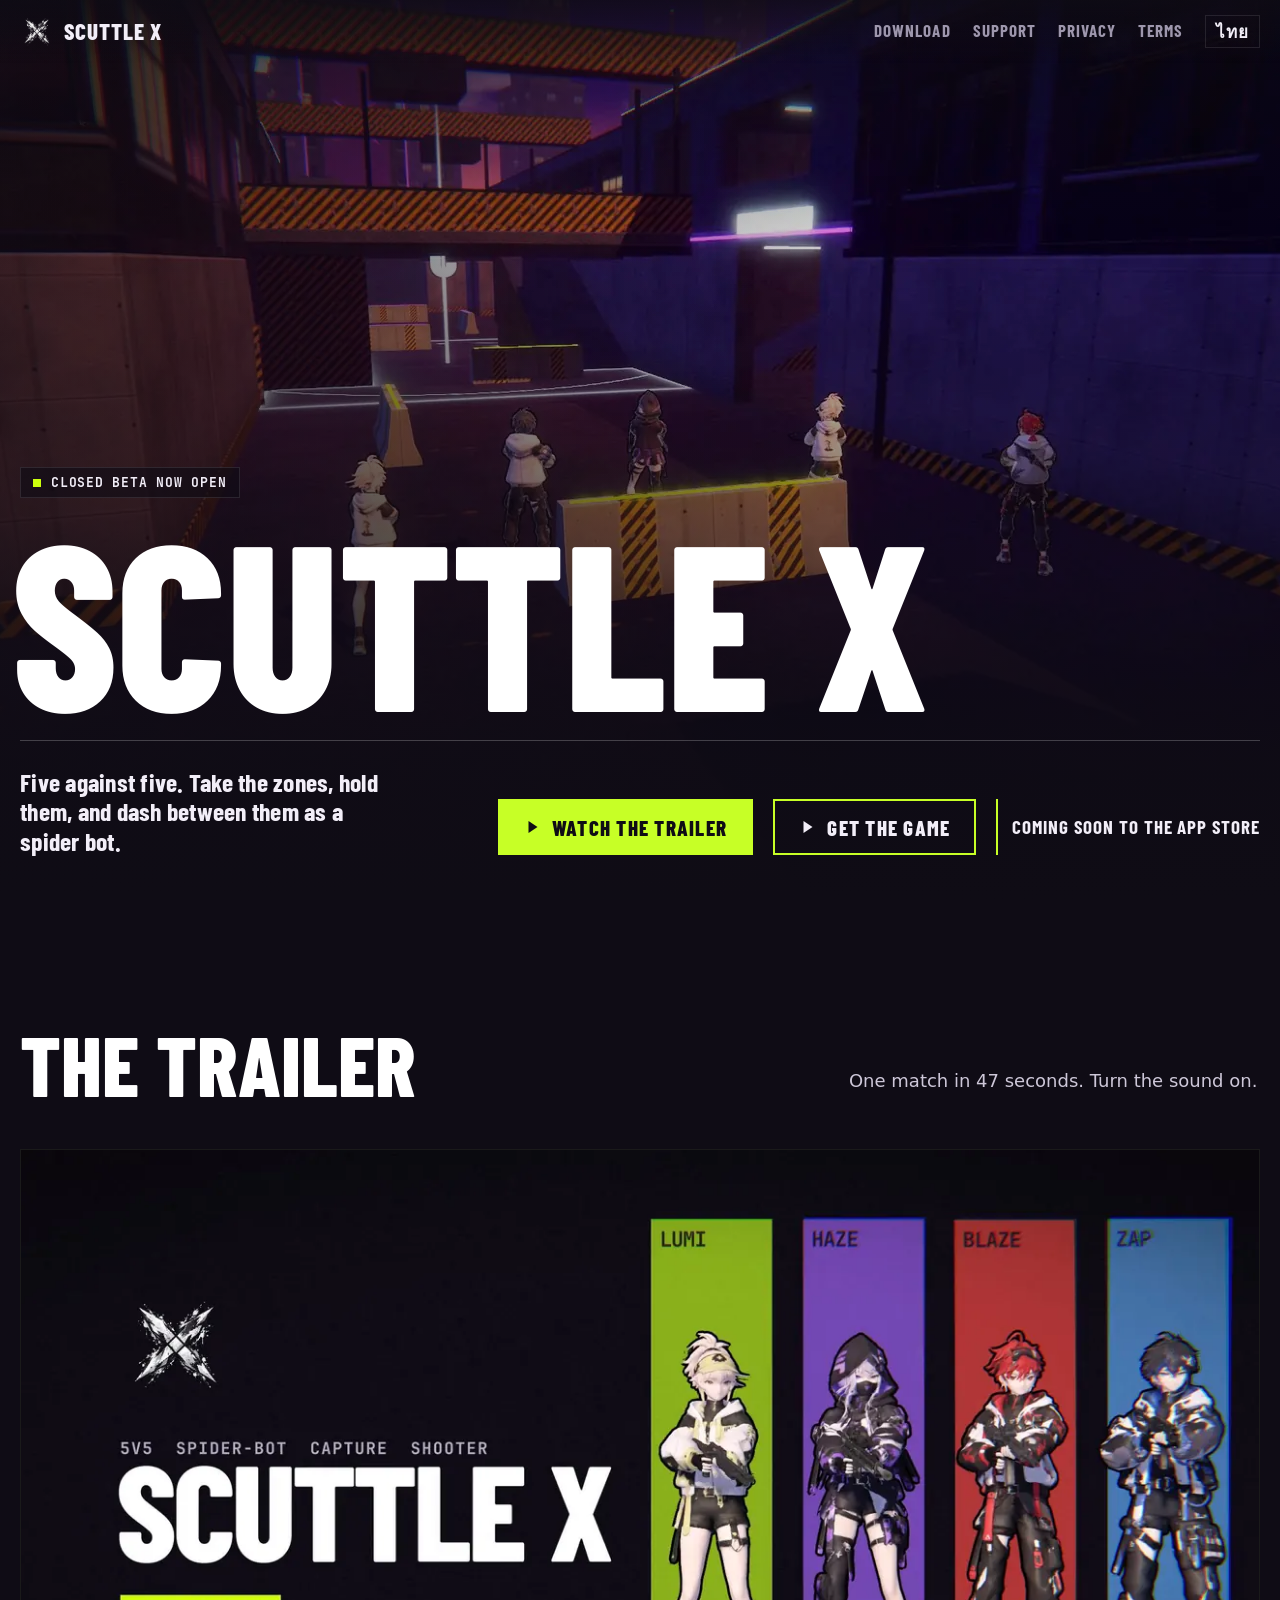
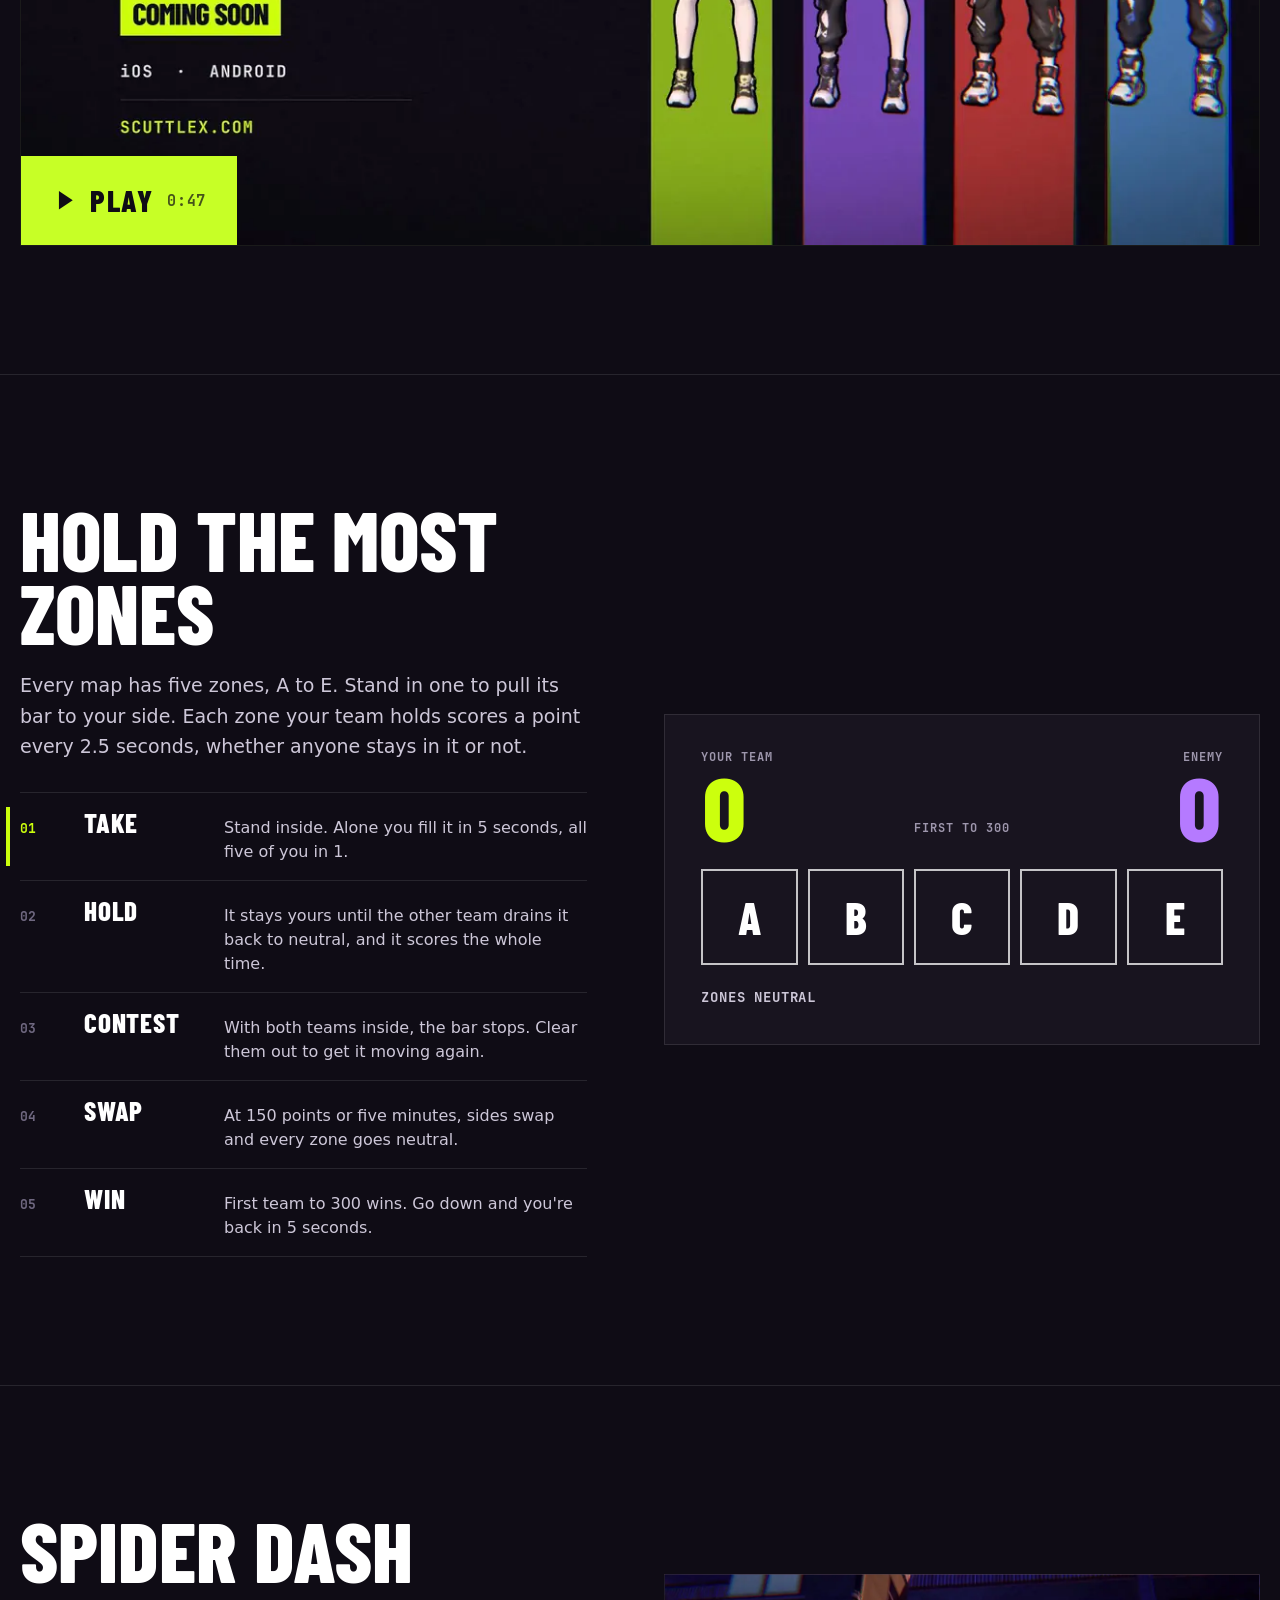
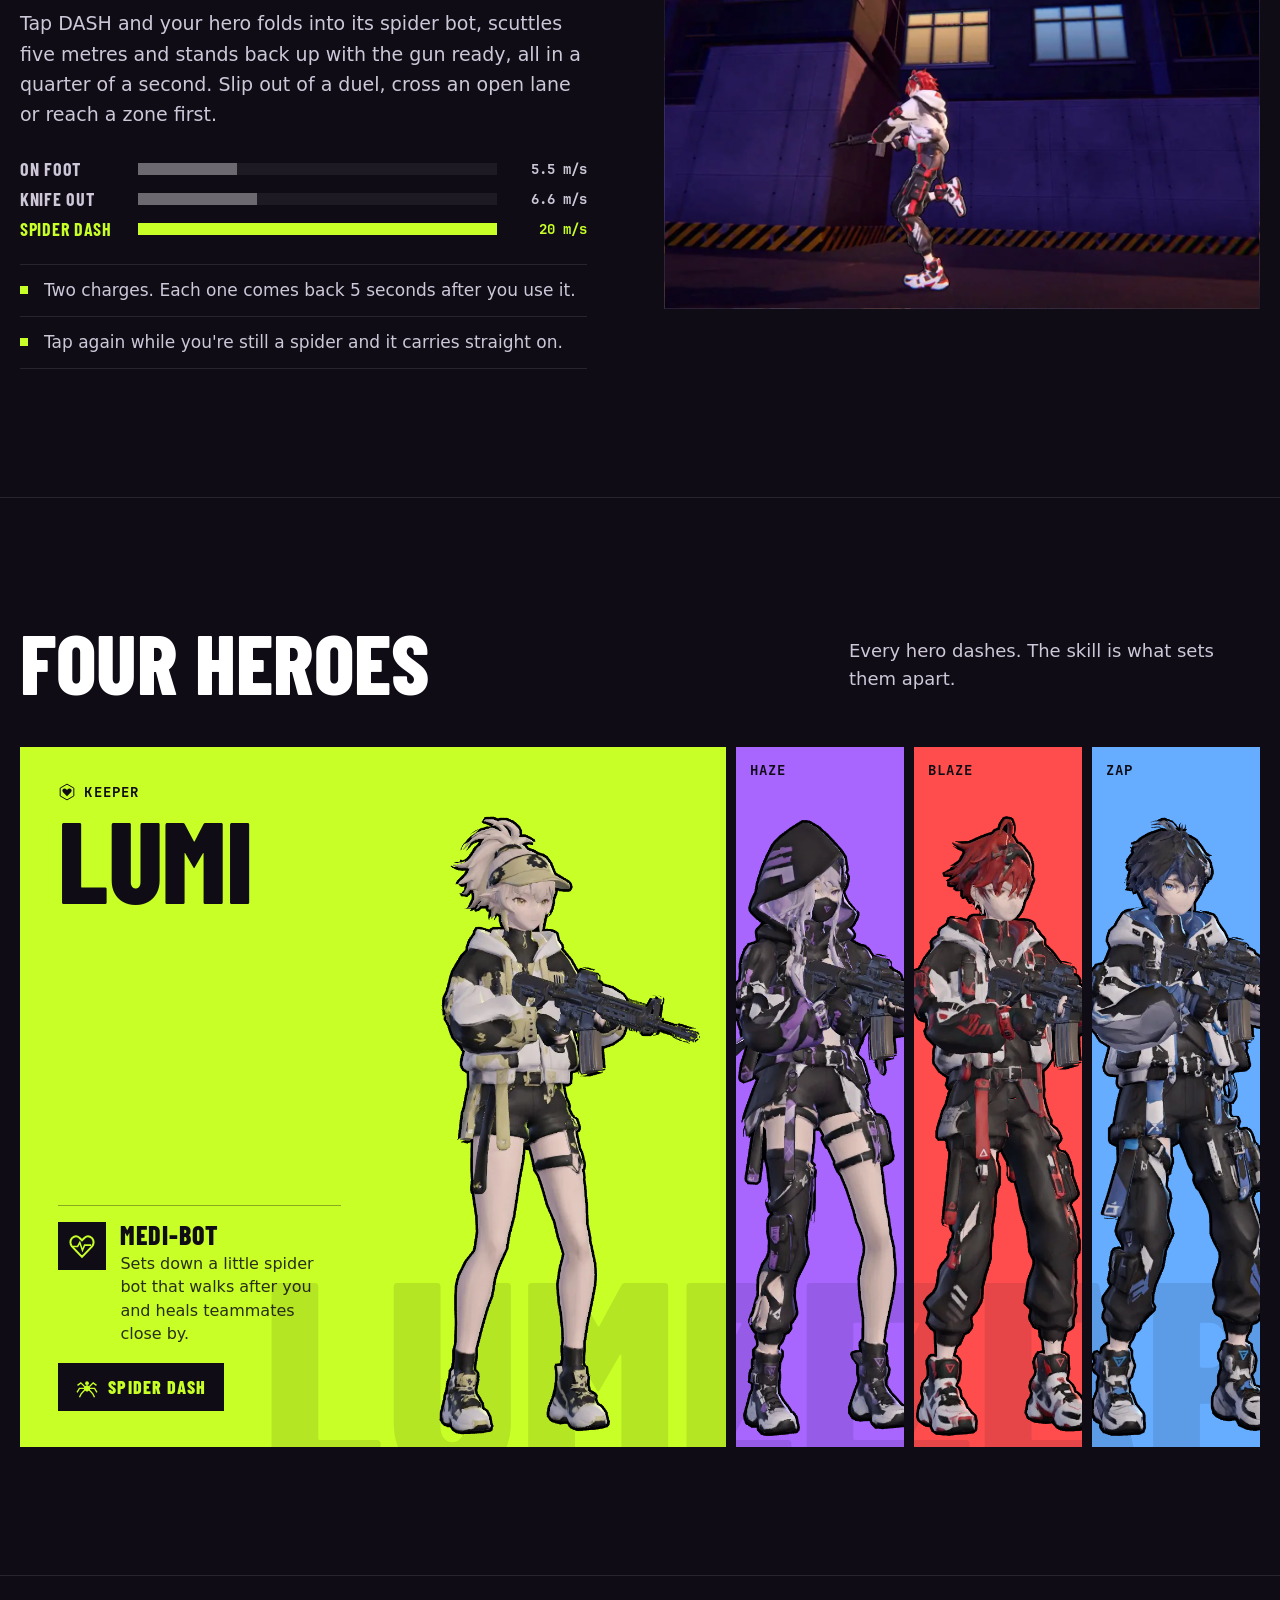
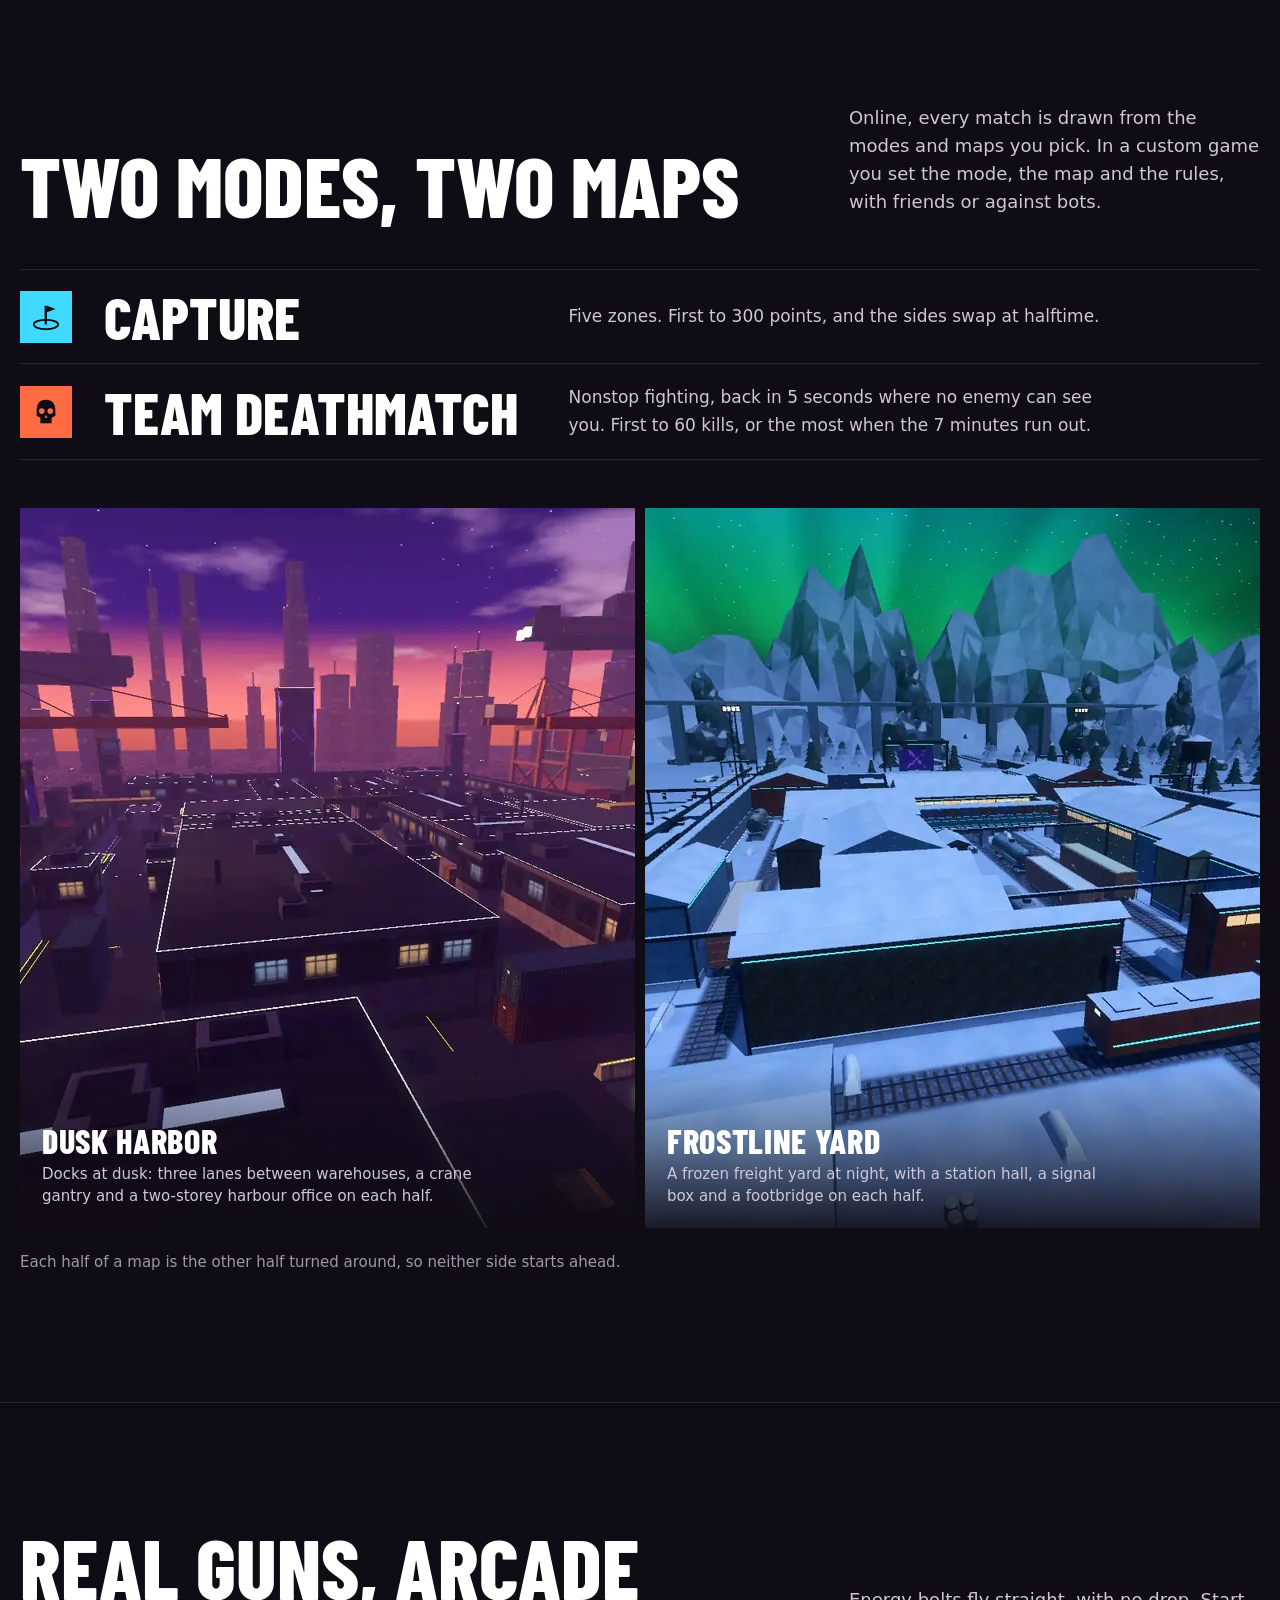
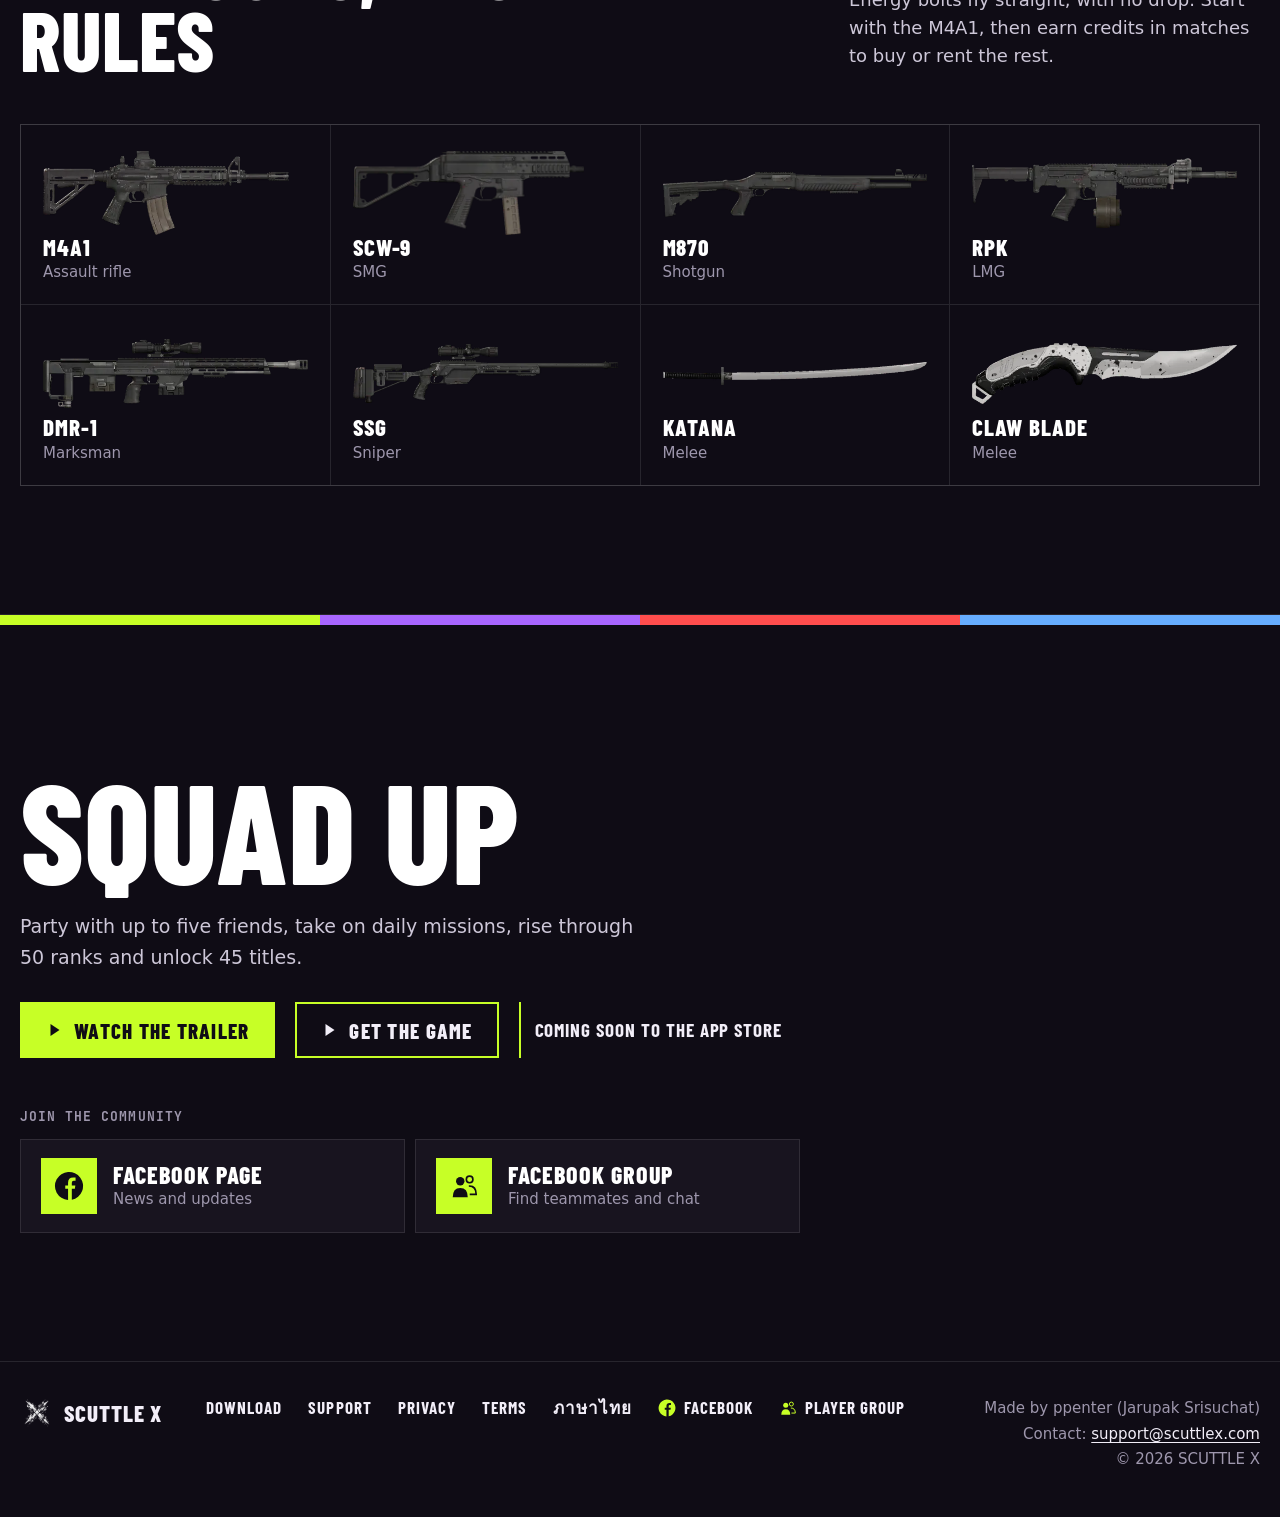
==== commit a5d8aa99: "Website" ====
--- a/index.html
+++ b/index.html
@@ -4,21 +4,21 @@
 <meta charset="utf-8">
 <meta name="viewport" content="width=device-width, initial-scale=1, viewport-fit=cover">
 <title>SCUTTLE X · 5v5 spider-bot shooter</title>
-<meta name="description" content="SCUTTLE X: a 5v5 bomb-defusal shooter where every hero turns into a spider bot.">
-<meta name="theme-color" content="#0d0a1f">
+<meta name="description" content="SCUTTLE X: a 5v5 zone-capture shooter where every hero can dash as a spider bot.">
+<meta name="theme-color" content="#0f0c15">
 <link rel="canonical" href="https://scuttlex.com/">
 <link rel="alternate" hreflang="en" href="https://scuttlex.com/">
 <link rel="alternate" hreflang="th" href="https://scuttlex.com/th/">
 <meta property="og:type" content="website">
 <meta property="og:title" content="SCUTTLE X · 5v5 spider-bot shooter">
-<meta property="og:description" content="SCUTTLE X: a 5v5 bomb-defusal shooter where every hero turns into a spider bot.">
+<meta property="og:description" content="SCUTTLE X: a 5v5 zone-capture shooter where every hero can dash as a spider bot.">
 <meta property="og:image" content="https://scuttlex.com/media/og.jpg">
 <meta property="og:url" content="https://scuttlex.com/">
 <meta name="twitter:card" content="summary_large_image">
 <link rel="icon" href="favicon.png">
 <link rel="apple-touch-icon" href="media/apple-touch-icon.png">
-<link rel="preload" href="fonts/BarlowCondensed-Bold.woff" as="font" type="font/woff" crossorigin>
-<link rel="preload" href="media/hero_medic.webp" as="image" type="image/webp" fetchpriority="high">
+<link rel="preload" href="fonts/BarlowCondensed-ExtraBold.woff" as="font" type="font/woff" crossorigin>
+<link rel="preload" href="media/hero_poster.webp" as="image" type="image/webp" fetchpriority="high">
 <link rel="stylesheet" href="style.css">
 <script>document.documentElement.classList.add("js");try{var c={medic:"#c7ff26",ghost:"#a866ff",recon:"#ff4d4d",technical:"#66adff"}[localStorage.getItem("sx-hero")];if(c)document.documentElement.style.setProperty("--hero",c)}catch(e){}</script>
 </head>
@@ -29,137 +29,164 @@
 <nav class="nav"><a href="download.html">Download</a><a href="support.html">Support</a><a href="privacy.html">Privacy</a><a href="terms.html">Terms</a><a class="lang" href="th/" hreflang="th" lang="th">ไทย</a></nav>
 </div></header>
 <main id="main">
-<section class="stage" aria-labelledby="stage-title">
-<div class="stage-copy">
-<h1 class="word" id="stage-title">SCUTTLE X</h1>
-<p class="pitch">5v5 bomb defusal and team deathmatch, where every hero can turn into a spider bot.</p>
-</div>
-<div class="cta stage-cta">
+<section class="hero" aria-labelledby="hero-title">
+<div class="hero-film" aria-hidden="true">
+<video data-loop data-src="media/hero_loop.mp4" poster="media/hero_poster.webp" muted loop playsinline preload="none"></video>
+</div>
+<div class="hero-copy">
+<a class="beta-chip" href="download.html"><i></i>Closed beta now open</a>
+<h1 class="wordmark" id="hero-title"><span>SCUTTLE X</span></h1>
+<div class="hero-foot">
+<p class="pitch">Five against five. Take the zones, hold them, and dash between them as a spider bot.</p>
+<div class="cta">
 <a class="btn" href="#trailer" data-play><svg class="i" viewBox="0 0 64 64" aria-hidden="true" focusable="false"><polygon points="18,8 54,32 18,56" fill="currentColor"/></svg>Watch the trailer</a>
 <a class="btn btn-ghost" href="download.html"><svg class="i" viewBox="0 0 64 64" aria-hidden="true" focusable="false"><polygon points="18,8 54,32 18,56" fill="currentColor"/></svg>Get the game</a>
 <span class="soon">Coming soon to the App Store</span>
 </div>
-
-<div class="arena" data-arena>
-<div class="floor" aria-hidden="true"></div>
-<p class="bigname" aria-hidden="true" data-bigname>LUMI</p>
-<div class="ring" aria-hidden="true"><i></i></div>
-<div class="beam" aria-hidden="true"></div>
-<img class="still" data-still src="media/hero_medic.webp" width="690" height="1220" alt="LUMI, the Keeper">
-<canvas class="gl" data-gl aria-hidden="true"></canvas>
-<button class="morph" type="button" data-morph aria-pressed="false" data-on="Combat form" data-off="Spider form">
-<span class="morph-ring"><svg class="i" viewBox="0 0 64 64" aria-hidden="true" focusable="false"><polygon points="40.66,41 32,46 23.34,41 23.34,31 32,26 40.66,31" fill="currentColor"/> <circle cx="32" cy="21" r="5.5" fill="currentColor"/> <polyline points="24,30 14,20 6,26" fill="none" stroke="currentColor" stroke-width="4" stroke-linecap="square" stroke-linejoin="miter"/> <polyline points="23,36 10,36 4,46" fill="none" stroke="currentColor" stroke-width="4" stroke-linecap="square" stroke-linejoin="miter"/> <polyline points="24,42 15,52 11,60" fill="none" stroke="currentColor" stroke-width="4" stroke-linecap="square" stroke-linejoin="miter"/> <polyline points="40,30 50,20 58,26" fill="none" stroke="currentColor" stroke-width="4" stroke-linecap="square" stroke-linejoin="miter"/> <polyline points="41,36 54,36 60,46" fill="none" stroke="currentColor" stroke-width="4" stroke-linecap="square" stroke-linejoin="miter"/> <polyline points="40,42 49,52 53,60" fill="none" stroke="currentColor" stroke-width="4" stroke-linecap="square" stroke-linejoin="miter"/></svg><svg class="i" viewBox="0 0 64 64" aria-hidden="true" focusable="false"><polygon points="2,28 14,26 17,29 17,39 11,44 2,44" fill="currentColor"/><polygon points="15,26 45,26 48,23 54,23 54,27 63,27 63,32 48,32 45,35 15,35" fill="currentColor"/><polygon points="24,34 31,34 28,47 21,47" fill="currentColor"/><polygon points="35,34 42,34 45,45 39,46" fill="currentColor"/><polygon points="24,19 40,19 40,23 24,23" fill="currentColor"/><polygon points="28,22 31,22 31,27 28,27" fill="currentColor"/></svg></span><span class="morph-label" data-morph-label>Spider form</span>
-</button>
-</div>
-
-<div class="squad" role="radiogroup" aria-label="Heroes">
-<button type="button" role="radio" aria-checked="true" style="--c:#c7ff26" data-hero="medic" data-color="#c7ff26" data-name="LUMI" data-alt="LUMI, the Keeper" data-spider-alt="LUMI's spider bot" data-skill="MEDI-BOT" data-desc="Sets down a little spider bot that walks after you and heals teammates close by."><img src="media/portrait_medic.webp" width="96" height="96" alt=""><b>LUMI</b><span class="cls"><svg class="i" viewBox="0 0 64 64" aria-hidden="true" focusable="false"><polygon points="56.25,46 32,60 7.75,46 7.75,18 32,4 56.25,18" fill="none" stroke="currentColor" stroke-width="3.5" stroke-linejoin="miter"/> <path d="M32 47 L18 33 Q13 27.5 17 22.5 Q23 16 32 24.5 Q41 16 47 22.5 Q51 27.5 46 33 Z" fill="currentColor"/></svg>KEEPER</span></button>
-<button type="button" role="radio" aria-checked="false" style="--c:#a866ff" data-hero="ghost" data-color="#a866ff" data-name="HAZE" data-alt="HAZE, the Lurker" data-spider-alt="HAZE's spider bot" data-skill="CLOAK" data-desc="Fades out for six seconds. Enemies see only a shimmer, and firing ends it."><img src="media/portrait_ghost.webp" width="96" height="96" alt=""><b>HAZE</b><span class="cls"><svg class="i" viewBox="0 0 64 64" aria-hidden="true" focusable="false"><polygon points="56.25,46 32,60 7.75,46 7.75,18 32,4 56.25,18" fill="none" stroke="currentColor" stroke-width="3.5" stroke-linejoin="miter"/> <path d="M14 28 Q32 12 50 28" fill="none" stroke="currentColor" stroke-width="5" stroke-linecap="square" stroke-linejoin="miter"/> <polygon points="15,35 29,30 28,40" fill="currentColor"/> <polygon points="49,35 35,30 36,40" fill="currentColor"/></svg>LURKER</span></button>
-<button type="button" role="radio" aria-checked="false" style="--c:#ff4d4d" data-hero="recon" data-color="#ff4d4d" data-name="BLAZE" data-alt="BLAZE, the Hunter" data-spider-alt="BLAZE's spider bot" data-skill="SCAN" data-desc="Sweeps sonar 30 m ahead, through walls. The enemy nearest your aim shows up for your whole team."><img src="media/portrait_recon.webp" width="96" height="96" alt=""><b>BLAZE</b><span class="cls"><svg class="i" viewBox="0 0 64 64" aria-hidden="true" focusable="false"><polygon points="56.25,46 32,60 7.75,46 7.75,18 32,4 56.25,18" fill="none" stroke="currentColor" stroke-width="3.5" stroke-linejoin="miter"/> <path d="M29 14 Q31 33 15 50 Q24 32 29 14 Z" fill="currentColor"/> <path d="M39 14 Q41 33 25 50 Q34 32 39 14 Z" fill="currentColor"/> <path d="M49 14 Q51 33 35 50 Q44 32 49 14 Z" fill="currentColor"/></svg>HUNTER</span></button>
-<button type="button" role="radio" aria-checked="false" style="--c:#66adff" data-hero="technical" data-color="#66adff" data-name="ZAP" data-alt="ZAP, the Weaver" data-spider-alt="ZAP's spider bot" data-skill="BARRIER" data-desc="Raises an energy wall that stops bullets but lets people walk through."><img src="media/portrait_technical.webp" width="96" height="96" alt=""><b>ZAP</b><span class="cls"><svg class="i" viewBox="0 0 64 64" aria-hidden="true" focusable="false"><polygon points="56.25,46 32,60 7.75,46 7.75,18 32,4 56.25,18" fill="none" stroke="currentColor" stroke-width="3.5" stroke-linejoin="miter"/> <polyline points="32,32 49.32,42" fill="none" stroke="currentColor" stroke-width="2.6" stroke-linecap="square" stroke-linejoin="miter"/> <polyline points="32,32 32,52" fill="none" stroke="currentColor" stroke-width="2.6" stroke-linecap="square" stroke-linejoin="miter"/> <polyline points="32,32 14.68,42" fill="none" stroke="currentColor" stroke-width="2.6" stroke-linecap="square" stroke-linejoin="miter"/> <polyline points="32,32 14.68,22" fill="none" stroke="currentColor" stroke-width="2.6" stroke-linecap="square" stroke-linejoin="miter"/> <polyline points="32,32 32,12" fill="none" stroke="currentColor" stroke-width="2.6" stroke-linecap="square" stroke-linejoin="miter"/> <polyline points="32,32 49.32,22" fill="none" stroke="currentColor" stroke-width="2.6" stroke-linecap="square" stroke-linejoin="miter"/> <polygon points="39.79,36.5 32,41 24.21,36.5 24.21,27.5 32,23 39.79,27.5" fill="none" stroke="currentColor" stroke-width="2.6" stroke-linejoin="miter"/> <polygon points="46.72,40.5 32,49 17.28,40.5 17.28,23.5 32,15 46.72,23.5" fill="none" stroke="currentColor" stroke-width="2.6" stroke-linejoin="miter"/></svg>WEAVER</span></button>
-</div>
-
-<div class="skill" aria-live="polite">
-<span class="skill-icon" data-skill-icon><span data-k="medic"><svg class="i" viewBox="0 0 64 64" aria-hidden="true" focusable="false"><path d="M32 57 L9 33 Q2 23 9 14 Q18 6 26 13 L32 19 L38 13 Q46 6 55 14 Q62 23 55 33 Z" fill="none" stroke="currentColor" stroke-width="4.5" stroke-linecap="square" stroke-linejoin="miter"/> <polyline points="13,33 22,33 27,24 33,42 38,30 51,30" fill="none" stroke="currentColor" stroke-width="3.5" stroke-linecap="square" stroke-linejoin="miter"/></svg></span><span data-k="ghost" hidden><svg class="i" viewBox="0 0 64 64" aria-hidden="true" focusable="false"><path d="M4 32 Q32 6 60 32 Q32 58 4 32 Z" fill="none" stroke="currentColor" stroke-width="5" stroke-linecap="square" stroke-linejoin="miter"/> <circle cx="32" cy="32" r="7" fill="currentColor"/> <polyline points="12,54 52,10" fill="none" stroke="currentColor" stroke-width="5" stroke-linecap="square" stroke-linejoin="miter"/></svg></span><span data-k="recon" hidden><svg class="i" viewBox="0 0 64 64" aria-hidden="true" focusable="false"><polyline points="32,58 4,30" fill="none" stroke="currentColor" stroke-width="4" stroke-linecap="square" stroke-linejoin="miter"/> <polyline points="32,58 60,30" fill="none" stroke="currentColor" stroke-width="4" stroke-linecap="square" stroke-linejoin="miter"/> <path d="M3.72 29.72 A40 40 0 0 1 60.28 29.72" fill="none" stroke="currentColor" stroke-width="4" stroke-linecap="butt"/> <path d="M15.03 41.03 A24 24 0 0 1 48.97 41.03" fill="none" stroke="currentColor" stroke-width="3" stroke-linecap="butt"/> <circle cx="32" cy="58" r="3.5" fill="currentColor"/> <circle cx="41" cy="28" r="5" fill="currentColor"/></svg></span><span data-k="technical" hidden><svg class="i" viewBox="0 0 64 64" aria-hidden="true" focusable="false"><polygon points="31.09,27.25 22,32.5 12.91,27.25 12.91,16.75 22,11.5 31.09,16.75" fill="none" stroke="currentColor" stroke-width="3.5" stroke-linejoin="miter"/> <polygon points="51.09,27.25 42,32.5 32.91,27.25 32.91,16.75 42,11.5 51.09,16.75" fill="none" stroke="currentColor" stroke-width="3.5" stroke-linejoin="miter"/> <polygon points="21.09,44.25 12,49.5 2.91,44.25 2.91,33.75 12,28.5 21.09,33.75" fill="none" stroke="currentColor" stroke-width="3.5" stroke-linejoin="miter"/> <polygon points="41.09,44.25 32,49.5 22.91,44.25 22.91,33.75 32,28.5 41.09,33.75" fill="none" stroke="currentColor" stroke-width="3.5" stroke-linejoin="miter"/> <polygon points="61.09,44.25 52,49.5 42.91,44.25 42.91,33.75 52,28.5 61.09,33.75" fill="none" stroke="currentColor" stroke-width="3.5" stroke-linejoin="miter"/> <polyline points="4,56 60,56" fill="none" stroke="currentColor" stroke-width="4" stroke-linecap="square" stroke-linejoin="miter"/></svg></span></span>
-<p><b data-skill-name>MEDI-BOT</b><span data-skill-desc>Sets down a little spider bot that walks after you and heals teammates close by.</span></p>
-</div>
-</section>
-
-<div class="ticker" aria-hidden="true"><div class="ticker-track"><span class="tw">PLANT</span><svg class="i" viewBox="0 0 64 64" aria-hidden="true" focusable="false"><polygon points="40.66,41 32,46 23.34,41 23.34,31 32,26 40.66,31" fill="currentColor"/> <circle cx="32" cy="21" r="5.5" fill="currentColor"/> <polyline points="24,30 14,20 6,26" fill="none" stroke="currentColor" stroke-width="4" stroke-linecap="square" stroke-linejoin="miter"/> <polyline points="23,36 10,36 4,46" fill="none" stroke="currentColor" stroke-width="4" stroke-linecap="square" stroke-linejoin="miter"/> <polyline points="24,42 15,52 11,60" fill="none" stroke="currentColor" stroke-width="4" stroke-linecap="square" stroke-linejoin="miter"/> <polyline points="40,30 50,20 58,26" fill="none" stroke="currentColor" stroke-width="4" stroke-linecap="square" stroke-linejoin="miter"/> <polyline points="41,36 54,36 60,46" fill="none" stroke="currentColor" stroke-width="4" stroke-linecap="square" stroke-linejoin="miter"/> <polyline points="40,42 49,52 53,60" fill="none" stroke="currentColor" stroke-width="4" stroke-linecap="square" stroke-linejoin="miter"/></svg><span class="tw solid">DEFUSE</span><svg class="i" viewBox="0 0 64 64" aria-hidden="true" focusable="false"><polygon points="40.66,41 32,46 23.34,41 23.34,31 32,26 40.66,31" fill="currentColor"/> <circle cx="32" cy="21" r="5.5" fill="currentColor"/> <polyline points="24,30 14,20 6,26" fill="none" stroke="currentColor" stroke-width="4" stroke-linecap="square" stroke-linejoin="miter"/> <polyline points="23,36 10,36 4,46" fill="none" stroke="currentColor" stroke-width="4" stroke-linecap="square" stroke-linejoin="miter"/> <polyline points="24,42 15,52 11,60" fill="none" stroke="currentColor" stroke-width="4" stroke-linecap="square" stroke-linejoin="miter"/> <polyline points="40,30 50,20 58,26" fill="none" stroke="currentColor" stroke-width="4" stroke-linecap="square" stroke-linejoin="miter"/> <polyline points="41,36 54,36 60,46" fill="none" stroke="currentColor" stroke-width="4" stroke-linecap="square" stroke-linejoin="miter"/> <polyline points="40,42 49,52 53,60" fill="none" stroke="currentColor" stroke-width="4" stroke-linecap="square" stroke-linejoin="miter"/></svg><span class="tw">TRANSFORM</span><svg class="i" viewBox="0 0 64 64" aria-hidden="true" focusable="false"><polygon points="40.66,41 32,46 23.34,41 23.34,31 32,26 40.66,31" fill="currentColor"/> <circle cx="32" cy="21" r="5.5" fill="currentColor"/> <polyline points="24,30 14,20 6,26" fill="none" stroke="currentColor" stroke-width="4" stroke-linecap="square" stroke-linejoin="miter"/> <polyline points="23,36 10,36 4,46" fill="none" stroke="currentColor" stroke-width="4" stroke-linecap="square" stroke-linejoin="miter"/> <polyline points="24,42 15,52 11,60" fill="none" stroke="currentColor" stroke-width="4" stroke-linecap="square" stroke-linejoin="miter"/> <polyline points="40,30 50,20 58,26" fill="none" stroke="currentColor" stroke-width="4" stroke-linecap="square" stroke-linejoin="miter"/> <polyline points="41,36 54,36 60,46" fill="none" stroke="currentColor" stroke-width="4" stroke-linecap="square" stroke-linejoin="miter"/> <polyline points="40,42 49,52 53,60" fill="none" stroke="currentColor" stroke-width="4" stroke-linecap="square" stroke-linejoin="miter"/></svg><span class="tw solid">CLUTCH</span><svg class="i" viewBox="0 0 64 64" aria-hidden="true" focusable="false"><polygon points="40.66,41 32,46 23.34,41 23.34,31 32,26 40.66,31" fill="currentColor"/> <circle cx="32" cy="21" r="5.5" fill="currentColor"/> <polyline points="24,30 14,20 6,26" fill="none" stroke="currentColor" stroke-width="4" stroke-linecap="square" stroke-linejoin="miter"/> <polyline points="23,36 10,36 4,46" fill="none" stroke="currentColor" stroke-width="4" stroke-linecap="square" stroke-linejoin="miter"/> <polyline points="24,42 15,52 11,60" fill="none" stroke="currentColor" stroke-width="4" stroke-linecap="square" stroke-linejoin="miter"/> <polyline points="40,30 50,20 58,26" fill="none" stroke="currentColor" stroke-width="4" stroke-linecap="square" stroke-linejoin="miter"/> <polyline points="41,36 54,36 60,46" fill="none" stroke="currentColor" stroke-width="4" stroke-linecap="square" stroke-linejoin="miter"/> <polyline points="40,42 49,52 53,60" fill="none" stroke="currentColor" stroke-width="4" stroke-linecap="square" stroke-linejoin="miter"/></svg><span class="tw">5V5</span><svg class="i" viewBox="0 0 64 64" aria-hidden="true" focusable="false"><polygon points="40.66,41 32,46 23.34,41 23.34,31 32,26 40.66,31" fill="currentColor"/> <circle cx="32" cy="21" r="5.5" fill="currentColor"/> <polyline points="24,30 14,20 6,26" fill="none" stroke="currentColor" stroke-width="4" stroke-linecap="square" stroke-linejoin="miter"/> <polyline points="23,36 10,36 4,46" fill="none" stroke="currentColor" stroke-width="4" stroke-linecap="square" stroke-linejoin="miter"/> <polyline points="24,42 15,52 11,60" fill="none" stroke="currentColor" stroke-width="4" stroke-linecap="square" stroke-linejoin="miter"/> <polyline points="40,30 50,20 58,26" fill="none" stroke="currentColor" stroke-width="4" stroke-linecap="square" stroke-linejoin="miter"/> <polyline points="41,36 54,36 60,46" fill="none" stroke="currentColor" stroke-width="4" stroke-linecap="square" stroke-linejoin="miter"/> <polyline points="40,42 49,52 53,60" fill="none" stroke="currentColor" stroke-width="4" stroke-linecap="square" stroke-linejoin="miter"/></svg><span class="tw solid">TDM</span><svg class="i" viewBox="0 0 64 64" aria-hidden="true" focusable="false"><polygon points="40.66,41 32,46 23.34,41 23.34,31 32,26 40.66,31" fill="currentColor"/> <circle cx="32" cy="21" r="5.5" fill="currentColor"/> <polyline points="24,30 14,20 6,26" fill="none" stroke="currentColor" stroke-width="4" stroke-linecap="square" stroke-linejoin="miter"/> <polyline points="23,36 10,36 4,46" fill="none" stroke="currentColor" stroke-width="4" stroke-linecap="square" stroke-linejoin="miter"/> <polyline points="24,42 15,52 11,60" fill="none" stroke="currentColor" stroke-width="4" stroke-linecap="square" stroke-linejoin="miter"/> <polyline points="40,30 50,20 58,26" fill="none" stroke="currentColor" stroke-width="4" stroke-linecap="square" stroke-linejoin="miter"/> <polyline points="41,36 54,36 60,46" fill="none" stroke="currentColor" stroke-width="4" stroke-linecap="square" stroke-linejoin="miter"/> <polyline points="40,42 49,52 53,60" fill="none" stroke="currentColor" stroke-width="4" stroke-linecap="square" stroke-linejoin="miter"/></svg><span class="tw">PLANT</span><svg class="i" viewBox="0 0 64 64" aria-hidden="true" focusable="false"><polygon points="40.66,41 32,46 23.34,41 23.34,31 32,26 40.66,31" fill="currentColor"/> <circle cx="32" cy="21" r="5.5" fill="currentColor"/> <polyline points="24,30 14,20 6,26" fill="none" stroke="currentColor" stroke-width="4" stroke-linecap="square" stroke-linejoin="miter"/> <polyline points="23,36 10,36 4,46" fill="none" stroke="currentColor" stroke-width="4" stroke-linecap="square" stroke-linejoin="miter"/> <polyline points="24,42 15,52 11,60" fill="none" stroke="currentColor" stroke-width="4" stroke-linecap="square" stroke-linejoin="miter"/> <polyline points="40,30 50,20 58,26" fill="none" stroke="currentColor" stroke-width="4" stroke-linecap="square" stroke-linejoin="miter"/> <polyline points="41,36 54,36 60,46" fill="none" stroke="currentColor" stroke-width="4" stroke-linecap="square" stroke-linejoin="miter"/> <polyline points="40,42 49,52 53,60" fill="none" stroke="currentColor" stroke-width="4" stroke-linecap="square" stroke-linejoin="miter"/></svg><span class="tw solid">DEFUSE</span><svg class="i" viewBox="0 0 64 64" aria-hidden="true" focusable="false"><polygon points="40.66,41 32,46 23.34,41 23.34,31 32,26 40.66,31" fill="currentColor"/> <circle cx="32" cy="21" r="5.5" fill="currentColor"/> <polyline points="24,30 14,20 6,26" fill="none" stroke="currentColor" stroke-width="4" stroke-linecap="square" stroke-linejoin="miter"/> <polyline points="23,36 10,36 4,46" fill="none" stroke="currentColor" stroke-width="4" stroke-linecap="square" stroke-linejoin="miter"/> <polyline points="24,42 15,52 11,60" fill="none" stroke="currentColor" stroke-width="4" stroke-linecap="square" stroke-linejoin="miter"/> <polyline points="40,30 50,20 58,26" fill="none" stroke="currentColor" stroke-width="4" stroke-linecap="square" stroke-linejoin="miter"/> <polyline points="41,36 54,36 60,46" fill="none" stroke="currentColor" stroke-width="4" stroke-linecap="square" stroke-linejoin="miter"/> <polyline points="40,42 49,52 53,60" fill="none" stroke="currentColor" stroke-width="4" stroke-linecap="square" stroke-linejoin="miter"/></svg><span class="tw">TRANSFORM</span><svg class="i" viewBox="0 0 64 64" aria-hidden="true" focusable="false"><polygon points="40.66,41 32,46 23.34,41 23.34,31 32,26 40.66,31" fill="currentColor"/> <circle cx="32" cy="21" r="5.5" fill="currentColor"/> <polyline points="24,30 14,20 6,26" fill="none" stroke="currentColor" stroke-width="4" stroke-linecap="square" stroke-linejoin="miter"/> <polyline points="23,36 10,36 4,46" fill="none" stroke="currentColor" stroke-width="4" stroke-linecap="square" stroke-linejoin="miter"/> <polyline points="24,42 15,52 11,60" fill="none" stroke="currentColor" stroke-width="4" stroke-linecap="square" stroke-linejoin="miter"/> <polyline points="40,30 50,20 58,26" fill="none" stroke="currentColor" stroke-width="4" stroke-linecap="square" stroke-linejoin="miter"/> <polyline points="41,36 54,36 60,46" fill="none" stroke="currentColor" stroke-width="4" stroke-linecap="square" stroke-linejoin="miter"/> <polyline points="40,42 49,52 53,60" fill="none" stroke="currentColor" stroke-width="4" stroke-linecap="square" stroke-linejoin="miter"/></svg><span class="tw solid">CLUTCH</span><svg class="i" viewBox="0 0 64 64" aria-hidden="true" focusable="false"><polygon points="40.66,41 32,46 23.34,41 23.34,31 32,26 40.66,31" fill="currentColor"/> <circle cx="32" cy="21" r="5.5" fill="currentColor"/> <polyline points="24,30 14,20 6,26" fill="none" stroke="currentColor" stroke-width="4" stroke-linecap="square" stroke-linejoin="miter"/> <polyline points="23,36 10,36 4,46" fill="none" stroke="currentColor" stroke-width="4" stroke-linecap="square" stroke-linejoin="miter"/> <polyline points="24,42 15,52 11,60" fill="none" stroke="currentColor" stroke-width="4" stroke-linecap="square" stroke-linejoin="miter"/> <polyline points="40,30 50,20 58,26" fill="none" stroke="currentColor" stroke-width="4" stroke-linecap="square" stroke-linejoin="miter"/> <polyline points="41,36 54,36 60,46" fill="none" stroke="currentColor" stroke-width="4" stroke-linecap="square" stroke-linejoin="miter"/> <polyline points="40,42 49,52 53,60" fill="none" stroke="currentColor" stroke-width="4" stroke-linecap="square" stroke-linejoin="miter"/></svg><span class="tw">5V5</span><svg class="i" viewBox="0 0 64 64" aria-hidden="true" focusable="false"><polygon points="40.66,41 32,46 23.34,41 23.34,31 32,26 40.66,31" fill="currentColor"/> <circle cx="32" cy="21" r="5.5" fill="currentColor"/> <polyline points="24,30 14,20 6,26" fill="none" stroke="currentColor" stroke-width="4" stroke-linecap="square" stroke-linejoin="miter"/> <polyline points="23,36 10,36 4,46" fill="none" stroke="currentColor" stroke-width="4" stroke-linecap="square" stroke-linejoin="miter"/> <polyline points="24,42 15,52 11,60" fill="none" stroke="currentColor" stroke-width="4" stroke-linecap="square" stroke-linejoin="miter"/> <polyline points="40,30 50,20 58,26" fill="none" stroke="currentColor" stroke-width="4" stroke-linecap="square" stroke-linejoin="miter"/> <polyline points="41,36 54,36 60,46" fill="none" stroke="currentColor" stroke-width="4" stroke-linecap="square" stroke-linejoin="miter"/> <polyline points="40,42 49,52 53,60" fill="none" stroke="currentColor" stroke-width="4" stroke-linecap="square" stroke-linejoin="miter"/></svg><span class="tw solid">TDM</span><svg class="i" viewBox="0 0 64 64" aria-hidden="true" focusable="false"><polygon points="40.66,41 32,46 23.34,41 23.34,31 32,26 40.66,31" fill="currentColor"/> <circle cx="32" cy="21" r="5.5" fill="currentColor"/> <polyline points="24,30 14,20 6,26" fill="none" stroke="currentColor" stroke-width="4" stroke-linecap="square" stroke-linejoin="miter"/> <polyline points="23,36 10,36 4,46" fill="none" stroke="currentColor" stroke-width="4" stroke-linecap="square" stroke-linejoin="miter"/> <polyline points="24,42 15,52 11,60" fill="none" stroke="currentColor" stroke-width="4" stroke-linecap="square" stroke-linejoin="miter"/> <polyline points="40,30 50,20 58,26" fill="none" stroke="currentColor" stroke-width="4" stroke-linecap="square" stroke-linejoin="miter"/> <polyline points="41,36 54,36 60,46" fill="none" stroke="currentColor" stroke-width="4" stroke-linecap="square" stroke-linejoin="miter"/> <polyline points="40,42 49,52 53,60" fill="none" stroke="currentColor" stroke-width="4" stroke-linecap="square" stroke-linejoin="miter"/></svg></div></div>
-
-<section class="band trailer" id="trailer" aria-labelledby="trailer-title">
-<div class="wrap">
-<h2 id="trailer-title">Trailers</h2>
-<div class="films">
-<figure class="film">
-<button class="player" type="button" data-trailer data-src="media/trailer.mp4" aria-label="Play the 30-second trailer">
+</div>
+</div>
+</section>
+
+<section class="sec theatre" id="trailer" aria-labelledby="trailer-title">
+<div class="wrap">
+<div class="sec-head">
+<h2 id="trailer-title">The trailer</h2>
+<p class="aside">One match in 47 seconds. Turn the sound on.</p>
+</div>
+<div class="player" data-trailer data-src="media/trailer.mp4">
 <img src="media/trailer_poster.webp" width="1280" height="720" alt="" loading="lazy" decoding="async">
-<span class="play"><svg class="i" viewBox="0 0 64 64" aria-hidden="true" focusable="false"><polygon points="18,8 54,32 18,56" fill="currentColor"/></svg></span>
-</button>
-<figcaption class="note"><b>The trailer</b> 30 seconds, sound on.</figcaption>
-</figure>
-<figure class="film">
-<button class="player" type="button" data-trailer data-src="media/story.mp4" aria-label="Play the story, 69 seconds">
-<img src="media/story_poster.webp" width="1280" height="720" alt="" loading="lazy" decoding="async">
-<span class="play"><svg class="i" viewBox="0 0 64 64" aria-hidden="true" focusable="false"><polygon points="18,8 54,32 18,56" fill="currentColor"/></svg></span>
-</button>
-<figcaption class="note"><b>The story</b> 69 seconds: who these agents are, and what they fight for.</figcaption>
-</figure>
-</div>
-</div>
-</section>
-
-<section class="band modes" aria-labelledby="modes-title">
-<div class="wrap">
-<h2 id="modes-title">Two modes</h2>
-<p class="lede">Online, every match is drawn at random from the modes and maps you pick, at least two of each. Against bots, pick as few as one.</p>
-<div class="duel">
-<div class="side bomb"><img src="media/map_harbor.webp" width="1280" height="720" alt="" loading="lazy" decoding="async"><p class="name"><b>BOMB</b><span>First to 5 rounds</span></p></div>
-<div class="side tdm"><img src="media/map_railyard.webp" width="1280" height="720" alt="" loading="lazy" decoding="async"><p class="name"><b>TDM</b><span>First to 60 kills</span></p></div>
-<svg class="cut" viewBox="0 0 300 100" preserveAspectRatio="none" aria-hidden="true"><line class="wide" x1="200" y1="0" x2="100" y2="100"/><line class="narrow" x1="225" y1="0" x2="75" y2="100"/></svg>
-</div>
-<div class="mode-row">
-<div class="mode bomb"><span class="mi"><svg class="i" viewBox="0 0 64 64" aria-hidden="true" focusable="false"><polyline points="23,19 23,9 41,9 41,19" fill="none" stroke="currentColor" stroke-width="4" stroke-linecap="square" stroke-linejoin="miter"/> <polygon points="18,18 46,18 53,25 53,47 46,54 18,54 11,47 11,25" fill="none" stroke="currentColor" stroke-width="5" stroke-linejoin="miter"/> <circle cx="32" cy="36" r="8.5" fill="none" stroke="currentColor" stroke-width="4"/> <circle cx="32" cy="36" r="3.5" fill="currentColor"/> <rect x="17" y="27" width="3.5" height="18" fill="currentColor"/> <rect x="43.5" y="27" width="3.5" height="18" fill="currentColor"/></svg></span><b>BOMB</b><p>Plant it or defuse it. One life a round: nobody respawns until the next one. First to 5 rounds wins, and sides swap after round 4.</p></div>
-<div class="mode tdm"><span class="mi"><svg class="i" viewBox="0 0 64 64" aria-hidden="true" focusable="false"><path d="M12 30 Q12 6 32 6 Q52 6 52 30 L52 40 L44 44 L44 56 L20 56 L20 44 L12 40 Z M17 30 a6 6 0 1 0 12 0 a6 6 0 1 0 -12 0 Z M35 30 a6 6 0 1 0 12 0 a6 6 0 1 0 -12 0 Z M29 44 L32 38 L35 44 Z" fill="currentColor" fill-rule="evenodd"/> <rect x="27" y="50" width="2.5" height="6" fill="currentColor"/> <rect x="34.5" y="50" width="2.5" height="6" fill="currentColor"/></svg></span><b>TEAM DEATHMATCH</b><p>Nonstop fighting. Go down and you're back in 3 seconds, somewhere no enemy can see you. First to 60 kills wins, or the most kills when the 7 minutes run out.</p></div>
-</div>
-</div>
-</section>
-
-<section class="band round" aria-labelledby="round-title">
+<button class="play" type="button" aria-label="Play the trailer, 47 seconds"><svg class="i" viewBox="0 0 64 64" aria-hidden="true" focusable="false"><polygon points="18,8 54,32 18,56" fill="currentColor"/></svg><span>Play</span><span class="len">0:47</span></button>
+</div>
+</div>
+</section>
+
+<section class="sec match" aria-labelledby="match-title">
 <div class="wrap split">
 <div>
-<h2 id="round-title">How a bomb round plays</h2>
-<p class="lede">Attackers plant one bomb at site A or site B. Defenders stop the plant or defuse it. Nobody respawns until the next round.</p>
-<ol class="phases" data-phases>
-<li class="ph-freeze" style="--d:6"><span class="t">6 s</span><b>Freeze</b><span class="d">Look around, change your loadout, call the plan.</span><i></i></li>
-<li class="ph-push" style="--d:100"><span class="t">100 s</span><b>Push</b><span class="d">Attackers carry the bomb toward a site. Defenders split up and hold.</span><i></i></li>
-<li class="ph-plant" style="--d:4"><span class="t">4 s</span><b>Plant</b><span class="d">Hold inside the site's outline, crouched. Anyone close can stop you.</span><i></i></li>
-<li class="ph-fuse" style="--d:40"><span class="t">40 s</span><b>Fuse</b><span class="d">The beeping speeds up. Defenders have to take the site back.</span><i></i></li>
-<li class="ph-defuse" style="--d:7"><span class="t">7 s</span><b>Defuse</b><span class="d">Hold next to the bomb before the fuse runs out.</span><i></i></li>
+<h2 id="match-title">Hold the most zones</h2>
+<p class="lede">Every map has five zones, A to E. Stand in one to pull its bar to your side. Each zone your team holds scores a point every 2.5 seconds, whether anyone stays in it or not.</p>
+<ol class="steps" data-steps>
+<li><b>Take</b><span>Stand inside. Alone you fill it in 5 seconds, all five of you in 1.</span></li>
+<li><b>Hold</b><span>It stays yours until the other team drains it back to neutral, and it scores the whole time.</span></li>
+<li><b>Contest</b><span>With both teams inside, the bar stops. Clear them out to get it moving again.</span></li>
+<li><b>Swap</b><span>At 150 points or five minutes, sides swap and every zone goes neutral.</span></li>
+<li><b>Win</b><span>First team to 300 wins. Go down and you're back in 5 seconds.</span></li>
 </ol>
-<p class="small">First team to 5 rounds wins. Sides swap after round 4.</p>
-</div>
-<figure class="shot">
-<img src="media/play_bomb.webp" srcset="media/play_bomb_s.webp 800w, media/play_bomb.webp 1600w" sizes="(max-width: 860px) 100vw, 640px" width="1600" height="738" alt="BLAZE carries the bomb onto site B on FROSTLINE YARD" loading="lazy" decoding="async">
-</figure>
-</div>
-</section>
-
-<section class="band spider" aria-labelledby="spider-title">
+</div>
+<div class="board" data-board data-words='{"neutral": "Zones neutral", "taken": "Zone {z} taken", "enemy": "Enemy took {z}", "contest": "Zone {z} contested: the bar stops", "drained": "Zone {z} drained to neutral", "half": "Halftime: sides swap, zones neutral", "second": "Second half", "win": "Victory, 300 to 251"}' aria-label="A match playing itself out on the five zones" role="img">
+<div class="board-score">
+<p class="side us"><span>Your team</span><b data-score="0">0</b></p>
+<p class="to">First to 300</p>
+<p class="side them"><span>Enemy</span><b data-score="1">0</b></p>
+</div>
+<ol class="zones">
+<li data-zone="A"><b>A</b><i></i></li>
+<li data-zone="B"><b>B</b><i></i></li>
+<li data-zone="C"><b>C</b><i></i></li>
+<li data-zone="D"><b>D</b><i></i></li>
+<li data-zone="E"><b>E</b><i></i></li>
+</ol>
+<p class="board-note" data-note>Zones neutral</p>
+</div>
+</div>
+</section>
+
+<section class="sec dash" aria-labelledby="dash-title">
 <div class="wrap split rev">
-<figure class="shot">
-<img src="media/play_spider.webp" srcset="media/play_spider_s.webp 800w, media/play_spider.webp 1600w" sizes="(max-width: 860px) 100vw, 640px" width="1600" height="738" alt="A spider bot runs between freight wagons" loading="lazy" decoding="async">
+<figure class="clip">
+<video data-clip data-src="media/dash_loop.mp4" poster="media/dash_poster.webp" muted loop playsinline preload="none" aria-label="BLAZE folds into a spider bot, dashes and stands back up firing"></video>
 </figure>
 <div>
-<h2 id="spider-title">Turn into a spider bot any time</h2>
-<p class="lede">Get out of a lost fight, beat the other team to a site or slip through a crawl vent. A spider can't shoot, but it can be shot.</p>
+<h2 id="dash-title">Spider dash</h2>
+<p class="lede">Tap DASH and your hero folds into its spider bot, scuttles five metres and stands back up with the gun ready, all in a quarter of a second. Slip out of a duel, cross an open lane or reach a zone first.</p>
 <ul class="race" data-race>
-<li style="--v:4.8"><span class="who">On foot</span><span class="lane"><i class="fill"></i><span class="runner"><svg class="i" viewBox="0 0 64 64" aria-hidden="true" focusable="false"><polygon points="2,28 14,26 17,29 17,39 11,44 2,44" fill="currentColor"/><polygon points="15,26 45,26 48,23 54,23 54,27 63,27 63,32 48,32 45,35 15,35" fill="currentColor"/><polygon points="24,34 31,34 28,47 21,47" fill="currentColor"/><polygon points="35,34 42,34 45,45 39,46" fill="currentColor"/><polygon points="24,19 40,19 40,23 24,23" fill="currentColor"/><polygon points="28,22 31,22 31,27 28,27" fill="currentColor"/></svg></span></span><b class="val">4.8 m/s</b></li>
-<li style="--v:5.8"><span class="who">Knife out</span><span class="lane"><i class="fill"></i><span class="runner"><svg class="i" viewBox="0 0 64 64" aria-hidden="true" focusable="false"><path d="M22 42 Q30 22 52 8 Q60 6 58 14 Q48 34 30 48 Z" fill="currentColor"/> <polyline points="16,36 30,50" fill="none" stroke="currentColor" stroke-width="5" stroke-linecap="square" stroke-linejoin="miter"/> <polygon points="18,46 24,52 12,62 6,56" fill="currentColor"/></svg></span></span><b class="val">5.8 m/s</b></li>
-<li class="fast" style="--v:7.5"><span class="who">Spider bot</span><span class="lane"><i class="fill"></i><span class="runner"><svg class="i" viewBox="0 0 64 64" aria-hidden="true" focusable="false"><polygon points="40.66,41 32,46 23.34,41 23.34,31 32,26 40.66,31" fill="currentColor"/> <circle cx="32" cy="21" r="5.5" fill="currentColor"/> <polyline points="24,30 14,20 6,26" fill="none" stroke="currentColor" stroke-width="4" stroke-linecap="square" stroke-linejoin="miter"/> <polyline points="23,36 10,36 4,46" fill="none" stroke="currentColor" stroke-width="4" stroke-linecap="square" stroke-linejoin="miter"/> <polyline points="24,42 15,52 11,60" fill="none" stroke="currentColor" stroke-width="4" stroke-linecap="square" stroke-linejoin="miter"/> <polyline points="40,30 50,20 58,26" fill="none" stroke="currentColor" stroke-width="4" stroke-linecap="square" stroke-linejoin="miter"/> <polyline points="41,36 54,36 60,46" fill="none" stroke="currentColor" stroke-width="4" stroke-linecap="square" stroke-linejoin="miter"/> <polyline points="40,42 49,52 53,60" fill="none" stroke="currentColor" stroke-width="4" stroke-linecap="square" stroke-linejoin="miter"/></svg></span></span><b class="val">7.5 m/s</b></li>
+<li style="--v:5.5"><span class="who">On foot</span><span class="lane"><i></i></span><b>5.5 m/s</b></li>
+<li style="--v:6.6"><span class="who">Knife out</span><span class="lane"><i></i></span><b>6.6 m/s</b></li>
+<li class="fast" style="--v:20"><span class="who">Spider dash</span><span class="lane"><i></i></span><b>20 m/s</b></li>
 </ul>
 <ul class="facts">
-<li>0.2 s to turn into a spider, 0.35 s to turn back.</li>
-<li>Crawl vents link the lanes on both maps.</li>
+<li>Two charges. Each one comes back 5 seconds after you use it.</li>
+<li>Tap again while you're still a spider and it carries straight on.</li>
 </ul>
 </div>
 </div>
 </section>
 
-<section class="band maps" aria-labelledby="maps-title">
-<div class="wrap">
-<h2 id="maps-title">Two maps</h2>
-<div class="map-row">
-<figure class="map"><img src="media/map_harbor.webp" width="1280" height="720" alt="DUSK HARBOR from above at dusk" loading="lazy" decoding="async"><figcaption><b>DUSK HARBOR</b><span>Three lanes between warehouses, a crane gantry over mid and a two-storey harbour office.</span></figcaption></figure>
-<figure class="map"><img src="media/map_railyard.webp" width="1280" height="720" alt="FROSTLINE YARD under the northern lights" loading="lazy" decoding="async"><figcaption><b>FROSTLINE YARD</b><span>A frozen freight yard at night, with a station hall, a signal box and a footbridge over mid.</span></figcaption></figure>
-</div>
-</div>
-</section>
-
-<section class="band arsenal" aria-labelledby="arsenal-title">
-<div class="wrap">
+<section class="sec roster" aria-labelledby="roster-title">
+<div class="wrap">
+<div class="sec-head">
+<h2 id="roster-title">Four heroes</h2>
+<p class="aside">Every hero dashes. The skill is what sets them apart.</p>
+</div>
+<div class="slabs" data-slabs>
+<article class="slab" style="--c:#c7ff26" data-hero="medic" data-name="LUMI" aria-expanded="true">
+<button class="slab-pick" type="button" aria-label="LUMI, the Keeper"><span class="slab-name">LUMI</span></button>
+<div class="slab-body">
+<p class="slab-class"><svg class="i" viewBox="0 0 64 64" aria-hidden="true" focusable="false"><polygon points="56.25,46 32,60 7.75,46 7.75,18 32,4 56.25,18" fill="none" stroke="currentColor" stroke-width="3.5" stroke-linejoin="miter"/> <path d="M32 47 L18 33 Q13 27.5 17 22.5 Q23 16 32 24.5 Q41 16 47 22.5 Q51 27.5 46 33 Z" fill="currentColor"/></svg>Keeper</p>
+<p class="slab-title">LUMI</p>
+<div class="slab-skill"><span class="slab-icon"><svg class="i" viewBox="0 0 64 64" aria-hidden="true" focusable="false"><path d="M32 57 L9 33 Q2 23 9 14 Q18 6 26 13 L32 19 L38 13 Q46 6 55 14 Q62 23 55 33 Z" fill="none" stroke="currentColor" stroke-width="4.5" stroke-linecap="square" stroke-linejoin="miter"/> <polyline points="13,33 22,33 27,24 33,42 38,30 51,30" fill="none" stroke="currentColor" stroke-width="3.5" stroke-linecap="square" stroke-linejoin="miter"/></svg></span><p><b>MEDI-BOT</b>Sets down a little spider bot that walks after you and heals teammates close by.</p></div>
+<button class="slab-dash" type="button"><svg class="i" viewBox="0 0 64 64" aria-hidden="true" focusable="false"><polygon points="40.66,41 32,46 23.34,41 23.34,31 32,26 40.66,31" fill="currentColor"/> <circle cx="32" cy="21" r="5.5" fill="currentColor"/> <polyline points="24,30 14,20 6,26" fill="none" stroke="currentColor" stroke-width="4" stroke-linecap="square" stroke-linejoin="miter"/> <polyline points="23,36 10,36 4,46" fill="none" stroke="currentColor" stroke-width="4" stroke-linecap="square" stroke-linejoin="miter"/> <polyline points="24,42 15,52 11,60" fill="none" stroke="currentColor" stroke-width="4" stroke-linecap="square" stroke-linejoin="miter"/> <polyline points="40,30 50,20 58,26" fill="none" stroke="currentColor" stroke-width="4" stroke-linecap="square" stroke-linejoin="miter"/> <polyline points="41,36 54,36 60,46" fill="none" stroke="currentColor" stroke-width="4" stroke-linecap="square" stroke-linejoin="miter"/> <polyline points="40,42 49,52 53,60" fill="none" stroke="currentColor" stroke-width="4" stroke-linecap="square" stroke-linejoin="miter"/></svg>Spider dash</button>
+</div>
+<div class="slab-art" aria-hidden="true"><img class="h" src="media/hero_medic.webp" width="690" height="1220" alt="" loading="lazy" decoding="async"><img class="s" src="media/spider_medic.webp" width="690" height="1220" alt="" loading="lazy" decoding="async"></div>
+</article>
+<article class="slab" style="--c:#a866ff" data-hero="ghost" data-name="HAZE" aria-expanded="false">
+<button class="slab-pick" type="button" aria-label="HAZE, the Lurker"><span class="slab-name">HAZE</span></button>
+<div class="slab-body">
+<p class="slab-class"><svg class="i" viewBox="0 0 64 64" aria-hidden="true" focusable="false"><polygon points="56.25,46 32,60 7.75,46 7.75,18 32,4 56.25,18" fill="none" stroke="currentColor" stroke-width="3.5" stroke-linejoin="miter"/> <path d="M14 28 Q32 12 50 28" fill="none" stroke="currentColor" stroke-width="5" stroke-linecap="square" stroke-linejoin="miter"/> <polygon points="15,35 29,30 28,40" fill="currentColor"/> <polygon points="49,35 35,30 36,40" fill="currentColor"/></svg>Lurker</p>
+<p class="slab-title">HAZE</p>
+<div class="slab-skill"><span class="slab-icon"><svg class="i" viewBox="0 0 64 64" aria-hidden="true" focusable="false"><path d="M4 32 Q32 6 60 32 Q32 58 4 32 Z" fill="none" stroke="currentColor" stroke-width="5" stroke-linecap="square" stroke-linejoin="miter"/> <circle cx="32" cy="32" r="7" fill="currentColor"/> <polyline points="12,54 52,10" fill="none" stroke="currentColor" stroke-width="5" stroke-linecap="square" stroke-linejoin="miter"/></svg></span><p><b>CLOAK</b>Fades out for 15 seconds. Still or crouched, almost nothing shows; moving or firing gives a shimmer away.</p></div>
+<button class="slab-dash" type="button"><svg class="i" viewBox="0 0 64 64" aria-hidden="true" focusable="false"><polygon points="40.66,41 32,46 23.34,41 23.34,31 32,26 40.66,31" fill="currentColor"/> <circle cx="32" cy="21" r="5.5" fill="currentColor"/> <polyline points="24,30 14,20 6,26" fill="none" stroke="currentColor" stroke-width="4" stroke-linecap="square" stroke-linejoin="miter"/> <polyline points="23,36 10,36 4,46" fill="none" stroke="currentColor" stroke-width="4" stroke-linecap="square" stroke-linejoin="miter"/> <polyline points="24,42 15,52 11,60" fill="none" stroke="currentColor" stroke-width="4" stroke-linecap="square" stroke-linejoin="miter"/> <polyline points="40,30 50,20 58,26" fill="none" stroke="currentColor" stroke-width="4" stroke-linecap="square" stroke-linejoin="miter"/> <polyline points="41,36 54,36 60,46" fill="none" stroke="currentColor" stroke-width="4" stroke-linecap="square" stroke-linejoin="miter"/> <polyline points="40,42 49,52 53,60" fill="none" stroke="currentColor" stroke-width="4" stroke-linecap="square" stroke-linejoin="miter"/></svg>Spider dash</button>
+</div>
+<div class="slab-art" aria-hidden="true"><img class="h" src="media/hero_ghost.webp" width="690" height="1220" alt="" loading="lazy" decoding="async"><img class="s" src="media/spider_ghost.webp" width="690" height="1220" alt="" loading="lazy" decoding="async"></div>
+</article>
+<article class="slab" style="--c:#ff4d4d" data-hero="recon" data-name="BLAZE" aria-expanded="false">
+<button class="slab-pick" type="button" aria-label="BLAZE, the Hunter"><span class="slab-name">BLAZE</span></button>
+<div class="slab-body">
+<p class="slab-class"><svg class="i" viewBox="0 0 64 64" aria-hidden="true" focusable="false"><polygon points="56.25,46 32,60 7.75,46 7.75,18 32,4 56.25,18" fill="none" stroke="currentColor" stroke-width="3.5" stroke-linejoin="miter"/> <path d="M29 14 Q31 33 15 50 Q24 32 29 14 Z" fill="currentColor"/> <path d="M39 14 Q41 33 25 50 Q34 32 39 14 Z" fill="currentColor"/> <path d="M49 14 Q51 33 35 50 Q44 32 49 14 Z" fill="currentColor"/></svg>Hunter</p>
+<p class="slab-title">BLAZE</p>
+<div class="slab-skill"><span class="slab-icon"><svg class="i" viewBox="0 0 64 64" aria-hidden="true" focusable="false"><polyline points="32,58 4,30" fill="none" stroke="currentColor" stroke-width="4" stroke-linecap="square" stroke-linejoin="miter"/> <polyline points="32,58 60,30" fill="none" stroke="currentColor" stroke-width="4" stroke-linecap="square" stroke-linejoin="miter"/> <path d="M3.72 29.72 A40 40 0 0 1 60.28 29.72" fill="none" stroke="currentColor" stroke-width="4" stroke-linecap="butt"/> <path d="M15.03 41.03 A24 24 0 0 1 48.97 41.03" fill="none" stroke="currentColor" stroke-width="3" stroke-linecap="butt"/> <circle cx="32" cy="58" r="3.5" fill="currentColor"/> <circle cx="41" cy="28" r="5" fill="currentColor"/></svg></span><p><b>SCAN</b>Sweeps sonar 30 m ahead, through walls. Up to five enemies in it show up for your whole team.</p></div>
+<button class="slab-dash" type="button"><svg class="i" viewBox="0 0 64 64" aria-hidden="true" focusable="false"><polygon points="40.66,41 32,46 23.34,41 23.34,31 32,26 40.66,31" fill="currentColor"/> <circle cx="32" cy="21" r="5.5" fill="currentColor"/> <polyline points="24,30 14,20 6,26" fill="none" stroke="currentColor" stroke-width="4" stroke-linecap="square" stroke-linejoin="miter"/> <polyline points="23,36 10,36 4,46" fill="none" stroke="currentColor" stroke-width="4" stroke-linecap="square" stroke-linejoin="miter"/> <polyline points="24,42 15,52 11,60" fill="none" stroke="currentColor" stroke-width="4" stroke-linecap="square" stroke-linejoin="miter"/> <polyline points="40,30 50,20 58,26" fill="none" stroke="currentColor" stroke-width="4" stroke-linecap="square" stroke-linejoin="miter"/> <polyline points="41,36 54,36 60,46" fill="none" stroke="currentColor" stroke-width="4" stroke-linecap="square" stroke-linejoin="miter"/> <polyline points="40,42 49,52 53,60" fill="none" stroke="currentColor" stroke-width="4" stroke-linecap="square" stroke-linejoin="miter"/></svg>Spider dash</button>
+</div>
+<div class="slab-art" aria-hidden="true"><img class="h" src="media/hero_recon.webp" width="690" height="1220" alt="" loading="lazy" decoding="async"><img class="s" src="media/spider_recon.webp" width="690" height="1220" alt="" loading="lazy" decoding="async"></div>
+</article>
+<article class="slab" style="--c:#66adff" data-hero="technical" data-name="ZAP" aria-expanded="false">
+<button class="slab-pick" type="button" aria-label="ZAP, the Weaver"><span class="slab-name">ZAP</span></button>
+<div class="slab-body">
+<p class="slab-class"><svg class="i" viewBox="0 0 64 64" aria-hidden="true" focusable="false"><polygon points="56.25,46 32,60 7.75,46 7.75,18 32,4 56.25,18" fill="none" stroke="currentColor" stroke-width="3.5" stroke-linejoin="miter"/> <polyline points="32,32 49.32,42" fill="none" stroke="currentColor" stroke-width="2.6" stroke-linecap="square" stroke-linejoin="miter"/> <polyline points="32,32 32,52" fill="none" stroke="currentColor" stroke-width="2.6" stroke-linecap="square" stroke-linejoin="miter"/> <polyline points="32,32 14.68,42" fill="none" stroke="currentColor" stroke-width="2.6" stroke-linecap="square" stroke-linejoin="miter"/> <polyline points="32,32 14.68,22" fill="none" stroke="currentColor" stroke-width="2.6" stroke-linecap="square" stroke-linejoin="miter"/> <polyline points="32,32 32,12" fill="none" stroke="currentColor" stroke-width="2.6" stroke-linecap="square" stroke-linejoin="miter"/> <polyline points="32,32 49.32,22" fill="none" stroke="currentColor" stroke-width="2.6" stroke-linecap="square" stroke-linejoin="miter"/> <polygon points="39.79,36.5 32,41 24.21,36.5 24.21,27.5 32,23 39.79,27.5" fill="none" stroke="currentColor" stroke-width="2.6" stroke-linejoin="miter"/> <polygon points="46.72,40.5 32,49 17.28,40.5 17.28,23.5 32,15 46.72,23.5" fill="none" stroke="currentColor" stroke-width="2.6" stroke-linejoin="miter"/></svg>Weaver</p>
+<p class="slab-title">ZAP</p>
+<div class="slab-skill"><span class="slab-icon"><svg class="i" viewBox="0 0 64 64" aria-hidden="true" focusable="false"><polygon points="31.09,27.25 22,32.5 12.91,27.25 12.91,16.75 22,11.5 31.09,16.75" fill="none" stroke="currentColor" stroke-width="3.5" stroke-linejoin="miter"/> <polygon points="51.09,27.25 42,32.5 32.91,27.25 32.91,16.75 42,11.5 51.09,16.75" fill="none" stroke="currentColor" stroke-width="3.5" stroke-linejoin="miter"/> <polygon points="21.09,44.25 12,49.5 2.91,44.25 2.91,33.75 12,28.5 21.09,33.75" fill="none" stroke="currentColor" stroke-width="3.5" stroke-linejoin="miter"/> <polygon points="41.09,44.25 32,49.5 22.91,44.25 22.91,33.75 32,28.5 41.09,33.75" fill="none" stroke="currentColor" stroke-width="3.5" stroke-linejoin="miter"/> <polygon points="61.09,44.25 52,49.5 42.91,44.25 42.91,33.75 52,28.5 61.09,33.75" fill="none" stroke="currentColor" stroke-width="3.5" stroke-linejoin="miter"/> <polyline points="4,56 60,56" fill="none" stroke="currentColor" stroke-width="4" stroke-linecap="square" stroke-linejoin="miter"/></svg></span><p><b>BARRIER</b>Raises an energy wall that stops bullets but lets people walk through.</p></div>
+<button class="slab-dash" type="button"><svg class="i" viewBox="0 0 64 64" aria-hidden="true" focusable="false"><polygon points="40.66,41 32,46 23.34,41 23.34,31 32,26 40.66,31" fill="currentColor"/> <circle cx="32" cy="21" r="5.5" fill="currentColor"/> <polyline points="24,30 14,20 6,26" fill="none" stroke="currentColor" stroke-width="4" stroke-linecap="square" stroke-linejoin="miter"/> <polyline points="23,36 10,36 4,46" fill="none" stroke="currentColor" stroke-width="4" stroke-linecap="square" stroke-linejoin="miter"/> <polyline points="24,42 15,52 11,60" fill="none" stroke="currentColor" stroke-width="4" stroke-linecap="square" stroke-linejoin="miter"/> <polyline points="40,30 50,20 58,26" fill="none" stroke="currentColor" stroke-width="4" stroke-linecap="square" stroke-linejoin="miter"/> <polyline points="41,36 54,36 60,46" fill="none" stroke="currentColor" stroke-width="4" stroke-linecap="square" stroke-linejoin="miter"/> <polyline points="40,42 49,52 53,60" fill="none" stroke="currentColor" stroke-width="4" stroke-linecap="square" stroke-linejoin="miter"/></svg>Spider dash</button>
+</div>
+<div class="slab-art" aria-hidden="true"><img class="h" src="media/hero_technical.webp" width="690" height="1220" alt="" loading="lazy" decoding="async"><img class="s" src="media/spider_technical.webp" width="690" height="1220" alt="" loading="lazy" decoding="async"></div>
+</article>
+</div>
+</div>
+</section>
+
+<section class="sec modes" aria-labelledby="modes-title">
+<div class="wrap">
+<div class="sec-head">
+<h2 id="modes-title">Two modes, two maps</h2>
+<p class="aside">Online, every match is drawn from the modes and maps you pick. In a custom game you set the mode, the map and the rules, with friends or against bots.</p>
+</div>
+<div class="mode-rows">
+<div class="mode-row cap"><span class="mi"><svg class="i" viewBox="0 0 64 64" aria-hidden="true" focusable="false"><ellipse cx="32" cy="48" rx="26" ry="10" fill="none" stroke="currentColor" stroke-width="4"/> <rect x="29" y="8" width="5" height="40" fill="currentColor"/> <path d="M34 8 L52 15 L34 22 Z" fill="currentColor"/></svg></span><b>Capture</b><p>Five zones. First to 300 points, and the sides swap at halftime.</p></div>
+<div class="mode-row tdm"><span class="mi"><svg class="i" viewBox="0 0 64 64" aria-hidden="true" focusable="false"><path d="M12 30 Q12 6 32 6 Q52 6 52 30 L52 40 L44 44 L44 56 L20 56 L20 44 L12 40 Z M17 30 a6 6 0 1 0 12 0 a6 6 0 1 0 -12 0 Z M35 30 a6 6 0 1 0 12 0 a6 6 0 1 0 -12 0 Z M29 44 L32 38 L35 44 Z" fill="currentColor" fill-rule="evenodd"/> <rect x="27" y="50" width="2.5" height="6" fill="currentColor"/> <rect x="34.5" y="50" width="2.5" height="6" fill="currentColor"/></svg></span><b>Team Deathmatch</b><p>Nonstop fighting, back in 5 seconds where no enemy can see you. First to 60 kills, or the most when the 7 minutes run out.</p></div>
+</div>
+<div class="maps">
+<figure class="map"><img src="media/map_harbor.webp" width="1280" height="720" alt="DUSK HARBOR from above at dusk" loading="lazy" decoding="async"><figcaption><b>DUSK HARBOR</b><span>Docks at dusk: three lanes between warehouses, a crane gantry and a two-storey harbour office on each half.</span></figcaption></figure>
+<figure class="map"><img src="media/map_railyard.webp" width="1280" height="720" alt="FROSTLINE YARD under the northern lights" loading="lazy" decoding="async"><figcaption><b>FROSTLINE YARD</b><span>A frozen freight yard at night, with a station hall, a signal box and a footbridge on each half.</span></figcaption></figure>
+</div>
+<p class="small">Each half of a map is the other half turned around, so neither side starts ahead.</p>
+</div>
+</section>
+
+<section class="sec arsenal" aria-labelledby="arsenal-title">
+<div class="wrap">
+<div class="sec-head">
 <h2 id="arsenal-title">Real guns, arcade rules</h2>
-<p class="lede">Energy bolts fly straight, with no drop. Start with the M4A1, then earn credits in matches to buy or rent the rest.</p>
+<p class="aside">Energy bolts fly straight, with no drop. Start with the M4A1, then earn credits in matches to buy or rent the rest.</p>
+</div>
 <ul class="guns">
 <li><img src="media/gun_carbine.webp" alt="" loading="lazy" decoding="async"><b>M4A1</b><span>Assault rifle</span></li>
 <li><img src="media/gun_hornet.webp" alt="" loading="lazy" decoding="async"><b>SCW-9</b><span>SMG</span></li>
@@ -167,15 +194,16 @@
 <li><img src="media/gun_hive_cannon.webp" alt="" loading="lazy" decoding="async"><b>RPK</b><span>LMG</span></li>
 <li><img src="media/gun_lancer.webp" alt="" loading="lazy" decoding="async"><b>DMR-1</b><span>Marksman</span></li>
 <li><img src="media/gun_starpiercer.webp" alt="" loading="lazy" decoding="async"><b>SSG</b><span>Sniper</span></li>
-<li><img src="media/gun_spark.webp" alt="" loading="lazy" decoding="async"><b>M11</b><span>Sidearm</span></li>
+<li><img src="media/gun_katana.webp" alt="" loading="lazy" decoding="async"><b>KATANA</b><span>Melee</span></li>
 <li><img src="media/gun_knife.webp" alt="" loading="lazy" decoding="async"><b>CLAW BLADE</b><span>Melee</span></li>
 </ul>
 </div>
 </section>
 
-<section class="band outro" aria-labelledby="outro-title">
-<div class="wrap">
-<h2 id="outro-title">Squad up</h2>
+<section class="sec join" aria-labelledby="join-title">
+<div class="stripes" aria-hidden="true"><i></i><i></i><i></i><i></i></div>
+<div class="wrap">
+<h2 id="join-title">Squad up</h2>
 <p class="lede">Party with up to five friends, take on daily missions, rise through 50 ranks and unlock 45 titles.</p>
 <div class="cta">
 <a class="btn" href="#trailer" data-play><svg class="i" viewBox="0 0 64 64" aria-hidden="true" focusable="false"><polygon points="18,8 54,32 18,56" fill="currentColor"/></svg>Watch the trailer</a>
--- a/style.css
+++ b/style.css
@@ -1,36 +1,43 @@
-/* SCUTTLE X website. The home page is the game's stage at night: the hero you pick colours the page
-   (--hero, also the in-game role colour), the hero turns into a spider bot on site.js's WebGL canvas.
-   Sharp corners everywhere, like the game's UI kit. */
+/* SCUTTLE X website, in the game menus' B+A look (since 2026-10-19): a flat violet-black ground, big upright
+   Barlow, blocks in a hero's colour with dark ink on them, hairlines, and JetBrains Mono for the few small
+   readouts. The home page opens on the launch trailer's footage under the wordmark; the hero you pick colours
+   the page (--hero, kept in localStorage "sx-hero"). Sharp corners everywhere, like the game's UI kit. */
+@font-face { font-family: "Barlow Condensed"; src: url("fonts/BarlowCondensed-ExtraBold.woff") format("woff"); font-weight: 800; font-display: swap; }
 @font-face { font-family: "Barlow Condensed"; src: url("fonts/BarlowCondensed-Bold.woff") format("woff"); font-weight: 700; font-display: swap; }
 @font-face { font-family: "Barlow Condensed"; src: url("fonts/BarlowCondensed-SemiBold.woff") format("woff"); font-weight: 600; font-display: swap; }
+@font-face { font-family: "JetBrains Mono"; src: url("fonts/JetBrainsMono-Bold.woff") format("woff"); font-weight: 700; font-display: swap; }
 /* Thai, as in the game (tools/make_thai_font.py cuts these): Noto Sans Thai Extra Condensed beside Barlow
    in headings, at full size; body text in the normal width. Thai letters only (unicode-range). */
 @font-face { font-family: "Scuttle Thai Condensed"; src: url("fonts/NotoSansThaiXC-SemiBold.woff") format("woff"); font-weight: 600; font-display: swap; unicode-range: U+0E00-0E7F, U+200B-200D, U+25CC; }
-@font-face { font-family: "Scuttle Thai Condensed"; src: url("fonts/NotoSansThaiXC-Bold.woff") format("woff"); font-weight: 700; font-display: swap; unicode-range: U+0E00-0E7F, U+200B-200D, U+25CC; }
+@font-face { font-family: "Scuttle Thai Condensed"; src: url("fonts/NotoSansThaiXC-Bold.woff") format("woff"); font-weight: 700 800; font-display: swap; unicode-range: U+0E00-0E7F, U+200B-200D, U+25CC; }
 @font-face { font-family: "Scuttle Thai"; src: url("fonts/NotoSansThai-Regular.woff") format("woff"); font-weight: 400; font-display: swap; unicode-range: U+0E00-0E7F, U+200B-200D, U+25CC; }
 @font-face { font-family: "Scuttle Thai"; src: url("fonts/NotoSansThai-Bold.woff") format("woff"); font-weight: 700; font-display: swap; unicode-range: U+0E00-0E7F, U+200B-200D, U+25CC; }
 
 @property --hero { syntax: "<color>"; inherits: true; initial-value: #c7ff26; }
 
 :root {
-  --night: #0d0a1f;
-  --deep: #151030;
-  --line: rgba(206, 196, 255, 0.13);
-  --text: #efeaff;
-  --body-c: #d6d0f2;
-  --dim: #a29bcd;
-  --violet: #9e4dff;
-  --lime: #ccff0d;
-  --bomb: #ff3d55;
-  --defuse: #4db8ff;
+  --night: #0f0c15;  /* UiKit.BA_GROUND */
+  --deep: #18141f;
+  --line: rgba(255, 255, 255, 0.1);  /* UiKit.BA_LINE */
+  --text: #f2eef8;
+  --body-c: #cdc7d8;
+  --dim: #9e97ad;  /* UiKit.BA_LABEL */
+  --index: #6f6880;  /* UiKit.BA_INDEX */
+  --ink: #0f0c15;  /* UiKit.BA_INK: text on a block */
+  --violet: #9e4dff;  /* the attackers' side (main.ATTACK_C) */
+  --lime: #ccff0d;  /* the defenders' side (main.DEFENSE_C) */
+  --cap: #40d9ff;  /* the capture mode (modes.gd) */
+  --tdm: #ff6b42;  /* Team Deathmatch (modes.gd) */
   --hot: #fff7e6;
   --hero: #c7ff26;
   --display: "Barlow Condensed", "Scuttle Thai Condensed", "Sukhumvit Set", "Thonburi", system-ui, sans-serif;
+  --mono: "JetBrains Mono", ui-monospace, "SF Mono", Menlo, monospace;
   --body: "Scuttle Thai", system-ui, -apple-system, "Segoe UI", "Sukhumvit Set", "Thonburi", Roboto, sans-serif;
-  --wrap: 1240px;
+  --wrap: 1280px;
   --gut: max(20px, env(safe-area-inset-left), calc((100vw - var(--wrap)) / 2));
+  --ease: cubic-bezier(0.2, 0.8, 0.2, 1);
   color-scheme: dark;
-  transition: --hero 0.7s ease;
+  transition: --hero 0.6s ease;
 }
 
 * { box-sizing: border-box; }
@@ -43,319 +50,273 @@
 .i { width: 1em; height: 1em; flex: none; }
 .skip { position: absolute; left: -9999px; top: 12px; z-index: 100; background: #fff; color: var(--night); padding: 10px 14px; font-weight: 700; }
 .skip:focus { left: 12px; }
+.nw { white-space: nowrap; }
 
 /* --- header ------------------------------------------------------------------------------------ */
-.top { position: sticky; top: 0; z-index: 30; background: rgba(13, 10, 31, 0.9); border-bottom: 1px solid var(--line); }
-.page-index .top { position: absolute; left: 0; right: 0; background: linear-gradient(rgba(13, 10, 31, 0.85), rgba(13, 10, 31, 0)); border: 0; }
+.top { position: sticky; top: 0; z-index: 30; background: rgba(15, 12, 21, 0.92); border-bottom: 1px solid var(--line); }
+.page-index .top { position: absolute; left: 0; right: 0; background: linear-gradient(rgba(15, 12, 21, 0.7), rgba(15, 12, 21, 0)); border: 0; }
 .top .in { max-width: calc(var(--wrap) + 40px); margin: 0 auto; padding: 14px 20px; display: flex; align-items: center; gap: 20px; }
-.brand { display: flex; align-items: center; gap: 10px; color: var(--text); text-decoration: none; font: 700 23px/1 var(--display); letter-spacing: 0.06em; }
+.brand { display: flex; align-items: center; gap: 10px; color: var(--text); text-decoration: none; font: 800 23px/1 var(--display); letter-spacing: 0.04em; }
 .brand img { width: 34px; height: 34px; }
+.brand span { white-space: nowrap; }
 .brand:hover { color: #fff; }
-.nav { margin-left: auto; display: flex; align-items: center; gap: 22px; font: 600 17px/1 var(--display); letter-spacing: 0.08em; text-transform: uppercase; }
+.nav { margin-left: auto; display: flex; align-items: center; gap: 22px; font: 700 17px/1 var(--display); letter-spacing: 0.06em; text-transform: uppercase; }
 .nav a { color: var(--dim); text-decoration: none; padding: 8px 0; border-bottom: 2px solid transparent; }
 .nav a:hover, .nav a[aria-current] { color: #fff; border-bottom-color: var(--hero); }
 .nav a.lang { color: var(--text); border: 1px solid var(--line); padding: 7px 10px; }
 .nav a.lang:hover { border-color: var(--hero); }
-
 /* the English pages' link to the Thai ones uses the phone's own Thai font, so they never download ours */
 html[lang="en"] a[lang="th"] { font-family: "Barlow Condensed", "Sukhumvit Set", "Thonburi", "Leelawadee UI", "Noto Sans Thai", system-ui, sans-serif; }
 
-/* --- buttons ----------------------------------------------------------------------------------- */
-.btn { display: inline-flex; align-items: center; gap: 12px; min-height: 54px; padding: 0 24px; background: var(--hero); color: var(--night);
-       font: 700 21px/1 var(--display); letter-spacing: 0.07em; text-transform: uppercase; text-decoration: none; border: 0; cursor: pointer;
-       box-shadow: 0 0 0 0 var(--hero); transition: background 0.15s, box-shadow 0.2s; }
+/* --- buttons: a block in the hero's colour, ink on it -------------------------------------------- */
+.btn { position: relative; display: inline-flex; align-items: center; gap: 12px; min-height: 56px; padding: 0 26px; background: var(--hero); color: var(--ink);
+       font: 800 21px/1 var(--display); letter-spacing: 0.06em; text-transform: uppercase; text-decoration: none; border: 0; cursor: pointer;
+       transition: background 0.15s, color 0.15s; }
 .btn .i { width: 16px; height: 16px; }
-.btn:hover { background: #fff; color: var(--night); box-shadow: 0 0 28px -4px var(--hero); }
-.soon { display: inline-flex; align-items: center; min-height: 54px; padding: 0 0 0 14px; border-left: 2px solid var(--hero); color: var(--text);
-        font: 600 19px/1.1 var(--display); letter-spacing: 0.05em; text-transform: uppercase; }
-.cta { display: flex; flex-wrap: wrap; align-items: center; gap: 14px 22px; }
-
-/* --- the stage ---------------------------------------------------------------------------------- */
-.stage { position: relative; isolation: isolate; overflow: hidden; min-height: max(100svh, 700px);
-         display: grid; grid-template-columns: minmax(0, 1fr) auto 220px; grid-template-rows: 1fr auto auto;
-         grid-template-areas: "copy arena squad" "cta arena squad" "skill arena squad"; column-gap: clamp(20px, 3vw, 48px);
-         padding: 92px var(--gut) 44px; }
-.stage::before { content: ""; position: absolute; inset: 0; z-index: -3;
-  background:
-    radial-gradient(42% 52% at 60% 58%, color-mix(in oklab, var(--hero) 26%, transparent), transparent 72%),
-    radial-gradient(50% 40% at 8% 0%, rgba(158, 77, 255, 0.22), transparent 70%),
-    linear-gradient(180deg, #0b0919 0%, #17113a 62%, #0d0a1f 100%); }
-.floor { position: absolute; z-index: -2; left: -110%; right: -110%; bottom: -1%; height: 64%; pointer-events: none;
-  background-image: linear-gradient(color-mix(in oklab, var(--hero) 32%, transparent) 1px, transparent 1px),
-                    linear-gradient(90deg, color-mix(in oklab, var(--hero) 32%, transparent) 1px, transparent 1px);
-  background-size: 56px 56px; background-position: center bottom;
-  transform: perspective(380px) rotateX(62deg); transform-origin: 50% 100%;
-  -webkit-mask-image: radial-gradient(46% 100% at 50% 100%, #000 25%, transparent 75%); mask-image: radial-gradient(46% 100% at 50% 100%, #000 25%, transparent 75%); }
-
-.stage-copy { grid-area: copy; align-self: end; position: relative; z-index: 2; container-type: inline-size; }
-.stage-cta { grid-area: cta; padding-bottom: 30px; position: relative; z-index: 2; }
-.word { margin: 0 0 18px; white-space: nowrap; font: 700 clamp(52px, 25cqi, 142px)/0.82 var(--display); letter-spacing: 0.005em; text-transform: uppercase; color: #fff;
-        text-shadow: 0 0 40px color-mix(in oklab, var(--hero) 35%, transparent); }
-.pitch { margin: 0 0 30px; max-width: 19ch; font: 600 clamp(24px, 2.3vw, 32px)/1.12 var(--display); letter-spacing: 0.01em; color: var(--text); }
-
-.skill { grid-area: skill; align-self: start; display: flex; gap: 16px; align-items: flex-start; max-width: 430px; padding: 18px 0 0;
-         border-top: 1px solid var(--line); position: relative; z-index: 2; }
-.skill-icon { flex: none; width: 52px; height: 52px; display: grid; place-items: center; color: var(--night); background: var(--hero); }
-.skill-icon .i { width: 30px; height: 30px; }
-.skill p { margin: 0; color: var(--body-c); font-size: 16px; line-height: 1.5; }
-.skill b { display: block; color: #fff; font: 700 24px/1.1 var(--display); letter-spacing: 0.05em; margin-bottom: 3px; }
-
-.arena { grid-area: arena; position: relative; align-self: end; height: min(80svh, 820px); aspect-ratio: 690 / 1220; margin-bottom: -10px; }
-.bigname { position: absolute; z-index: -1; left: 50%; top: 2%; margin: 0; transform: translateX(-50%); white-space: nowrap; pointer-events: none; user-select: none;
-           font: 700 min(30vw, 46svh)/0.78 var(--display); letter-spacing: 0.01em; color: transparent;
-           -webkit-text-stroke: 2px color-mix(in oklab, var(--hero) 70%, transparent); opacity: 0.55; }
-/* the lobby's two light pillars, far behind the hero */
-.arena::before, .arena::after { content: ""; position: absolute; z-index: -2; top: 6%; bottom: 4%; width: 3px; pointer-events: none;
-  background: linear-gradient(180deg, transparent, var(--hero) 22%, color-mix(in oklab, var(--hero) 60%, #fff) 60%, transparent);
-  box-shadow: 0 0 18px 2px color-mix(in oklab, var(--hero) 45%, transparent); opacity: 0.45; }
-.arena::before { left: -34%; }
-.arena::after { right: -34%; }
-/* light cells drifting up off the floor (site.js adds them) */
-.motes { position: absolute; z-index: -1; left: -20%; right: -20%; bottom: 2%; height: 70%; pointer-events: none; overflow: hidden;
-  -webkit-mask-image: linear-gradient(0deg, #000 30%, transparent); mask-image: linear-gradient(0deg, #000 30%, transparent); }
-.motes i { position: absolute; bottom: -8px; left: var(--x); width: var(--s); height: var(--s); background: var(--hero); box-shadow: 0 0 8px var(--hero);
-  opacity: 0; animation: mote var(--t) linear var(--d) infinite; }
-@keyframes mote { 0% { transform: translateY(0); opacity: 0; } 12% { opacity: 0.8; } 100% { transform: translateY(calc(-1 * var(--h))); opacity: 0; } }
-.still, .gl { position: absolute; inset: 0; width: 100%; height: 100%; }
-.still { object-fit: contain; transition: opacity 0.25s; }
-.js .still { opacity: 0; animation: show-still 0s 2.6s forwards; }  /* the canvas takes over; shown anyway if it never does */
-.js .arena.fallback .still { opacity: 1; animation: none; }
-.js .arena.gl-on .still { animation: none; }
-@keyframes show-still { to { opacity: 1; } }
-
-.ring { position: absolute; z-index: -1; left: 50%; bottom: 0.6%; width: 118%; aspect-ratio: 3.6; transform: translate(-50%, 50%); border-radius: 50%;
-        border: 2px solid var(--hero); box-shadow: 0 0 22px var(--hero), inset 0 0 22px color-mix(in oklab, var(--hero) 50%, transparent); opacity: 0.85; }
-.ring i { position: absolute; inset: -2px; border-radius: 50%; border: 2px solid var(--hot); opacity: 0; }
-.ring.burst i { animation: ring-burst 0.9s cubic-bezier(0.2, 0.7, 0.2, 1); }
-@keyframes ring-burst { 0% { transform: scale(0.35); opacity: 1; box-shadow: 0 0 30px var(--hero); } 100% { transform: scale(2.1); opacity: 0; } }
-.beam { position: absolute; z-index: 3; left: 50%; bottom: 1%; width: 8px; height: 160svh; transform-origin: 50% 100%; opacity: 0; pointer-events: none;
-        background: linear-gradient(0deg, var(--hot) 0%, var(--hero) 30%, color-mix(in oklab, var(--hero) 0%, transparent) 100%);
-        box-shadow: 0 0 22px 6px color-mix(in oklab, var(--hero) 55%, transparent); }
-.beam.drop { animation: beam 1.05s cubic-bezier(0.3, 0.6, 0.2, 1) forwards; }
-@keyframes beam {
-  0% { opacity: 1; transform: translateX(-50%) translateY(-100%) scaleX(0.6); }
-  16% { opacity: 1; transform: translateX(-50%) translateY(0) scaleX(1.4); }
-  40% { opacity: 0.9; transform: translateX(-50%) translateY(0) scaleX(0.7); }
-  100% { opacity: 0; transform: translateX(-50%) translateY(0) scaleX(0.15); } }
-
-.morph { position: absolute; z-index: 4; right: -14%; bottom: 13%; display: grid; justify-items: center; gap: 8px; background: none; border: 0; padding: 0; cursor: pointer; color: #fff; }
-.morph-ring { width: 84px; height: 84px; border-radius: 50%; display: grid; place-items: center; border: 2px solid var(--hero); background: rgba(13, 10, 31, 0.62);
-              box-shadow: 0 0 24px -6px var(--hero), inset 0 0 18px -8px var(--hero); transition: background 0.15s, transform 0.15s; }
-.morph-ring .i { width: 40px; height: 40px; grid-area: 1 / 1; }
-.morph-ring .i + .i, .morph[aria-pressed="true"] .morph-ring .i:first-child { display: none; }
-.morph[aria-pressed="true"] .morph-ring .i + .i { display: block; }
-.morph[aria-pressed="true"] .morph-ring { background: var(--hero); color: var(--night); }
-.morph:hover .morph-ring { transform: scale(1.06); }
-.morph:active .morph-ring { transform: scale(0.94); }
-.morph-label { font: 700 16px/1 var(--display); letter-spacing: 0.08em; text-transform: uppercase; text-shadow: 0 1px 8px var(--night); white-space: nowrap; }
-.morph:focus-visible { outline: none; }
-.morph:focus-visible .morph-ring { outline: 3px solid #fff; outline-offset: 4px; }
-
-.squad { grid-area: squad; align-self: center; display: grid; gap: 10px; position: relative; z-index: 2; }
-.squad button { display: grid; grid-template-columns: 64px 1fr; grid-template-rows: auto auto; column-gap: 14px; align-items: center; text-align: left;
-                padding: 8px 12px 8px 8px; background: rgba(13, 10, 31, 0.55); border: 1px solid var(--line); color: var(--text); cursor: pointer;
-                font: inherit; transition: border-color 0.15s, background 0.15s; }
-.squad img { grid-row: 1 / 3; width: 64px; height: 64px; background: color-mix(in oklab, var(--c) 34%, #0d0a1f); }
-.squad b { align-self: end; font: 700 25px/1 var(--display); letter-spacing: 0.06em; }
-.squad .cls { align-self: start; display: flex; align-items: center; gap: 6px; color: var(--dim); font: 600 15px/1.4 var(--display); letter-spacing: 0.1em; }
-.squad .cls .i { width: 15px; height: 15px; color: var(--c); }
-.squad button:hover { border-color: color-mix(in oklab, var(--c) 60%, transparent); }
-.squad button[aria-checked="true"] { border-color: var(--c); background: color-mix(in oklab, var(--c) 14%, rgba(13, 10, 31, 0.7)); box-shadow: inset 4px 0 0 var(--c); }
-.squad button[aria-checked="true"] b { color: var(--c); }
+.btn:hover { background: #fff; color: var(--ink); }
+.btn-ghost { background: transparent; color: var(--text); box-shadow: inset 0 0 0 2px var(--hero); }
+.btn-ghost:hover { background: var(--hero); color: var(--ink); }
+.soon { display: inline-flex; align-items: center; min-height: 56px; padding: 0 0 0 14px; border-left: 2px solid var(--hero); color: var(--text);
+        font: 700 19px/1.1 var(--display); letter-spacing: 0.05em; text-transform: uppercase; }
+.cta { display: flex; flex-wrap: wrap; align-items: center; gap: 14px 20px; }
+
+/* --- the hero: the trailer's footage under the wordmark ------------------------------------------- */
+.hero { position: relative; isolation: isolate; min-height: max(100svh, 640px); display: flex; align-items: flex-end; overflow: hidden;
+        padding: 110px var(--gut) clamp(34px, 5vh, 60px); }
+.hero-film { position: absolute; inset: 0; z-index: -2; background: #000 url("media/hero_poster.webp") center / cover no-repeat; }
+.hero-film video { width: 100%; height: 100%; object-fit: cover; filter: brightness(0.82) saturate(1.08); }
+.hero::before { content: ""; position: absolute; inset: 0; z-index: -1; pointer-events: none;
+  background: linear-gradient(180deg, rgba(15, 12, 21, 0.55) 0%, rgba(15, 12, 21, 0) 26%, rgba(15, 12, 21, 0.28) 50%, rgba(15, 12, 21, 0.9) 84%, var(--night) 100%),
+              linear-gradient(90deg, rgba(15, 12, 21, 0.6), rgba(15, 12, 21, 0) 65%); }
+/* the trailer's letterbox, opening as the page comes up */
+.hero::after { content: ""; position: absolute; inset: 0; z-index: 5; pointer-events: none; border-style: solid; border-color: #000;
+               border-width: 12vh 0; animation: box-open 0.9s var(--ease) 0.25s both; }
+@keyframes box-open { from { border-width: 12vh 0; } to { border-width: 0; } }
+.hero-copy { width: 100%; }
+.beta-chip { display: inline-flex; align-items: center; gap: 10px; margin-bottom: clamp(14px, 3vh, 26px); padding: 8px 12px; background: rgba(15, 12, 21, 0.62);
+             border: 1px solid var(--line); color: var(--text); text-decoration: none; font: 700 13px/1 var(--mono); letter-spacing: 0.06em; text-transform: uppercase;
+             animation: rise 0.6s var(--ease) 1.05s both; }
+.beta-chip i { width: 8px; height: 8px; background: var(--lime); animation: blink 1.2s steps(1) infinite; }
+.beta-chip:hover { color: #fff; border-color: var(--hero); }
+/* SCUTTLE X set as big as the frame allows; a block in the hero's colour sweeps across it and off, as the trailer's titles do */
+.wordmark { position: relative; margin: 0 0 0 -0.04em; width: fit-content; font: 800 clamp(84px, 18.4vw, 330px)/0.8 var(--display); letter-spacing: -0.005em;
+            text-transform: uppercase; color: #fff; white-space: nowrap; }
+.wordmark span { display: block; animation: show 0s linear 0.62s both; }
+.wordmark::after { content: ""; position: absolute; left: -0.02em; right: -0.02em; top: 0.02em; bottom: 0.04em; background: var(--hero); transform-origin: left;
+                   transform: scaleX(0); animation: block 0.74s cubic-bezier(0.7, 0, 0.3, 1) 0.3s both; }
+@keyframes block { 0% { transform: scaleX(0); transform-origin: left; } 44% { transform: scaleX(1); transform-origin: left; }
+                   44.1% { transform: scaleX(1); transform-origin: right; } 100% { transform: scaleX(0); transform-origin: right; } }
+@keyframes show { from { visibility: hidden; } to { visibility: visible; } }
+.hero-foot { display: flex; flex-wrap: wrap; align-items: flex-end; justify-content: space-between; gap: 20px 40px; margin-top: clamp(18px, 3vh, 30px);
+             padding-top: clamp(18px, 3vh, 26px); border-top: 1px solid rgba(255, 255, 255, 0.22); animation: rise 0.7s var(--ease) 0.95s both; }
+.pitch { margin: 0; max-width: 30ch; font: 700 clamp(22px, 2vw, 30px)/1.15 var(--display); letter-spacing: 0.01em; color: var(--text); }
 
 /* --- sections ----------------------------------------------------------------------------------- */
-.band { padding: clamp(80px, 11vw, 150px) var(--gut); border-top: 1px solid var(--line); }
+.sec { padding: clamp(80px, 10vw, 140px) var(--gut); }
+.sec + .sec { border-top: 1px solid var(--line); }
 .wrap { max-width: var(--wrap); margin: 0 auto; }
-.band h2 { margin: 0 0 22px; max-width: 15ch; font: 700 clamp(46px, 6.2vw, 88px)/0.88 var(--display); letter-spacing: 0.01em; text-transform: uppercase; color: #fff; }
-.lede { margin: 0 0 30px; max-width: 50ch; font-size: 19px; line-height: 1.6; color: var(--body-c); }
+.sec h2 { margin: 0 0 22px; font: 800 clamp(48px, 6.6vw, 96px)/0.86 var(--display); letter-spacing: 0; text-transform: uppercase; color: #fff; }
+.sec-head { display: grid; grid-template-columns: minmax(0, 1.9fr) minmax(0, 1fr); align-items: end; gap: 12px 48px; margin-bottom: clamp(28px, 4vw, 48px); }
+.sec-head h2 { margin: 0; }
+.aside { margin: 0; max-width: 46ch; color: var(--body-c); font-size: 18px; line-height: 1.55; padding-bottom: 6px; }
+.lede { margin: 0 0 30px; max-width: 52ch; font-size: 19px; line-height: 1.6; color: var(--body-c); }
 .small { color: var(--dim); font-size: 15px; margin: 22px 0 0; }
-.split { display: grid; grid-template-columns: minmax(0, 1fr) minmax(0, 1.2fr); gap: clamp(36px, 6vw, 88px); align-items: center; }
-.split.rev { grid-template-columns: minmax(0, 1.2fr) minmax(0, 1fr); }
-
-/* a frame like the game's panels: coloured top line, ticks at the bottom corners */
-.shot, .player, .map { position: relative; margin: 0; background: var(--deep); }
-.shot::before, .player::before, .map::before { content: ""; position: absolute; z-index: 2; left: 0; right: 0; top: 0; height: 2px; background: var(--hero); box-shadow: 0 0 16px var(--hero); }
-.shot::after, .player::after, .map::after { content: ""; position: absolute; z-index: 2; inset: auto -1px -1px -1px; height: 14px; pointer-events: none;
-  background: linear-gradient(var(--text), var(--text)) left bottom / 14px 2px no-repeat, linear-gradient(var(--text), var(--text)) left bottom / 2px 14px no-repeat,
-              linear-gradient(var(--text), var(--text)) right bottom / 14px 2px no-repeat, linear-gradient(var(--text), var(--text)) right bottom / 2px 14px no-repeat; opacity: 0.6; }
-.shot img, .map img { width: 100%; height: auto; }
-
-.trailer h2 { margin-bottom: 30px; }
-.player { display: block; width: 100%; padding: 0; border: 0; cursor: pointer; aspect-ratio: 16 / 9; color: #fff; overflow: hidden; }
+.split { display: grid; grid-template-columns: minmax(0, 1fr) minmax(0, 1.05fr); gap: clamp(36px, 6vw, 88px); align-items: center; }
+.split.rev > :first-child { order: 2; }
+
+/* the trailer: one film, the width of the page */
+.player { position: relative; aspect-ratio: 16 / 9; background: #000; overflow: hidden; border: 1px solid var(--line); }
 .player img, .player video { width: 100%; height: 100%; object-fit: cover; }
-.player .play { position: absolute; left: 50%; top: 50%; transform: translate(-50%, -50%); width: 112px; height: 112px; border-radius: 50%; display: grid; place-items: center;
-                background: rgba(13, 10, 31, 0.55); border: 2px solid var(--hero); box-shadow: 0 0 40px -6px var(--hero); transition: transform 0.15s, background 0.15s; }
-.player .play .i { width: 40px; height: 40px; margin-left: 6px; }
-.player:hover .play { transform: translate(-50%, -50%) scale(1.06); background: var(--hero); color: var(--night); }
-.player.playing { cursor: auto; }
-.note { margin: 14px 0 0; color: var(--dim); font-size: 15px; }
-/* the trailer and the story side by side (stacked on a phone) */
-.films { display: grid; grid-template-columns: repeat(2, minmax(0, 1fr)); gap: clamp(22px, 3vw, 40px); }
-.film { margin: 0; }
-/* the play button sits in the corner so it covers neither poster's logo or faces */
-.film .player .play { left: clamp(14px, 3.5%, 26px); top: auto; bottom: clamp(14px, 5%, 26px); transform: none; width: 80px; height: 80px; }
-.film .player .play .i { width: 30px; height: 30px; margin-left: 5px; }
-.film .player:hover .play { transform: scale(1.06); }
-.film + .film .player img { animation-direction: alternate-reverse; }
-.film .note b { display: block; margin-bottom: 4px; color: #fff; font: 700 24px/1.1 var(--display); letter-spacing: 0.05em; text-transform: uppercase; }
-@media (max-width: 760px) {
-  .films { grid-template-columns: minmax(0, 1fr); }
-  .film .player .play { width: 64px; height: 64px; }
-  .film .player .play .i { width: 24px; height: 24px; margin-left: 4px; }
-}
-@media (max-width: 520px) {
-  .film .player .play { left: 10px; bottom: 10px; width: 50px; height: 50px; }
-  .film .player .play .i { width: 20px; height: 20px; margin-left: 3px; }
-}
-
-.phases { list-style: none; margin: 0; padding: 0; border-bottom: 1px solid var(--line); }
-.phases li { display: grid; grid-template-columns: 92px minmax(0, 1fr); column-gap: 18px; row-gap: 2px; padding: 16px 0 18px; border-top: 1px solid var(--line); }
-.phases .t { grid-row: 1 / 4; font: 700 34px/1 var(--display); color: #fff; letter-spacing: 0.01em; }
-.phases b { font: 700 22px/1.1 var(--display); letter-spacing: 0.06em; text-transform: uppercase; color: var(--pc, #fff); }
-.phases .d { color: var(--body-c); font-size: 16px; line-height: 1.5; }
-.phases i { height: 4px; margin-top: 8px; width: max(3%, calc(var(--d) * 1%)); background: var(--pc, #fff); box-shadow: 0 0 10px -2px var(--pc, #fff); }
-.ph-freeze { --pc: #d9d3ff; }
-.ph-push { --pc: #b98aff; }
-.ph-plant { --pc: var(--bomb); }
-.ph-fuse { --pc: var(--bomb); }
-.ph-fuse i { background: repeating-linear-gradient(90deg, var(--bomb) 0 10px, transparent 10px 16px); box-shadow: none; }
-.ph-defuse { --pc: var(--defuse); }
-
+.player .play { position: absolute; left: 0; bottom: 0; display: flex; align-items: center; gap: 14px; height: clamp(64px, 7vw, 92px); padding: 0 clamp(20px, 2.4vw, 34px);
+                background: var(--hero); color: var(--ink); border: 0; cursor: pointer; font: 800 clamp(24px, 2.4vw, 34px)/1 var(--display); letter-spacing: 0.05em; text-transform: uppercase;
+                transition: background 0.15s; }
+.player .play .i { width: 0.8em; height: 0.8em; }
+.player .play .len { font: 700 0.5em/1 var(--mono); letter-spacing: 0.04em; opacity: 0.7; }
+.player .play:hover { background: #fff; }
+.player.playing { border-color: transparent; }
+
+/* how a match plays: the steps, and a board that plays a match through */
+.steps { list-style: none; margin: 0; padding: 0; counter-reset: st; border-top: 1px solid var(--line); }
+.steps li { position: relative; display: grid; grid-template-columns: 52px 128px minmax(0, 1fr); align-items: baseline; gap: 0 12px; padding: 16px 0;
+            border-bottom: 1px solid var(--line); counter-increment: st; transition: background 0.3s; }
+.steps li::before { content: counter(st, decimal-leading-zero); font: 700 13px/1 var(--mono); color: var(--index); }
+.steps b { font: 800 27px/1 var(--display); letter-spacing: 0.03em; text-transform: uppercase; color: #fff; }
+.steps span { color: var(--body-c); font-size: 16px; line-height: 1.5; }
+.steps li::after { content: ""; position: absolute; left: -14px; top: 14px; bottom: 14px; width: 4px; background: var(--lime); transform: scaleY(0); transition: transform 0.3s var(--ease); }
+.steps li.on::after { transform: scaleY(1); }
+.steps li.on::before { color: var(--lime); }
+
+.board { background: var(--deep); border: 1px solid var(--line); padding: clamp(20px, 3vw, 36px); }
+.board-score { display: grid; grid-template-columns: 1fr auto 1fr; align-items: end; gap: 16px; margin-bottom: 26px; }
+.board-score p { margin: 0; }
+.board-score .side span { display: block; font: 700 12px/1 var(--mono); letter-spacing: 0.08em; text-transform: uppercase; color: var(--dim); margin-bottom: 8px; }
+.board-score b { display: block; font: 800 clamp(64px, 7vw, 104px)/0.8 var(--display); font-variant-numeric: tabular-nums; }
+.board-score .us b { color: var(--lime); }
+.board-score .them { text-align: right; }
+.board-score .them b { color: #b57aff; }
+.board-score .to { font: 700 12px/1.3 var(--mono); letter-spacing: 0.08em; text-transform: uppercase; color: var(--dim); text-align: center; padding-bottom: 6px; }
+.zones { list-style: none; margin: 0; padding: 0; display: grid; grid-template-columns: repeat(5, minmax(0, 1fr)); gap: 10px; }
+.zones li { position: relative; aspect-ratio: 1; display: grid; place-items: center; border: 2px solid rgba(255, 255, 255, 0.75); background: transparent;
+            transition: background 0.25s, border-color 0.25s; overflow: hidden; }
+.zones b { font: 800 clamp(34px, 3.6vw, 56px)/1 var(--display); color: #fff; transition: color 0.25s; }
+.zones i { position: absolute; left: 0; right: 0; bottom: 0; height: 6px; background: var(--zc, var(--lime)); transform-origin: left; transform: scaleX(var(--zp, 0)); }
+.zones li.us { background: var(--lime); border-color: var(--lime); }
+.zones li.them { background: var(--violet); border-color: var(--violet); }
+.zones li.us b, .zones li.them b { color: var(--ink); }
+.zones li.us i, .zones li.them i { background: var(--ink); opacity: 0.35; }
+.zones li.contest { animation: contest 0.5s steps(1) infinite; }
+@keyframes contest { 50% { border-color: rgba(255, 255, 255, 0.25); } }
+.board-note { margin: 22px 0 0; min-height: 1.5em; font: 700 14px/1.5 var(--mono); letter-spacing: 0.06em; text-transform: uppercase; color: var(--body-c); }
+.board-note.hot { color: #ffcc4d; }
+.board-note.win { color: #4db8ff; }
+
+/* the spider dash: the trailer's dash, looping, beside the speeds */
+.clip { margin: 0; position: relative; aspect-ratio: 16 / 9; background: #000 url("media/dash_poster.webp") center / cover; border: 1px solid var(--line); overflow: hidden; }
+.clip video { width: 100%; height: 100%; object-fit: cover; }
 .race { list-style: none; margin: 0 0 26px; padding: 0; display: grid; gap: 12px; }
-.race li { --f: calc(var(--v) / 7.5); display: grid; grid-template-columns: 110px minmax(0, 1fr) 92px; align-items: end; gap: 16px; }
-.race .who { color: var(--body-c); font-size: 16px; padding-bottom: 2px; }
-.race .lane { position: relative; height: 40px; container-type: inline-size; border-bottom: 1px dashed var(--line); }
-.race .fill { position: absolute; left: 0; bottom: -1px; height: 6px; width: calc(var(--f) * 100%); background: rgba(239, 234, 255, 0.3); transform-origin: left; }
-.race .runner { position: absolute; left: 0; bottom: 8px; width: 28px; height: 28px; color: #fff; transform: translateX(calc(var(--f) * (100cqw - 28px))); }
-.race .runner .i { width: 28px; height: 28px; }
-.race .val { text-align: right; font: 700 26px/1 var(--display); color: #fff; padding-bottom: 2px; }
-.race .fast .fill { background: var(--hero); box-shadow: 0 0 14px -2px var(--hero); }
-.race .fast .runner, .race .fast .val { color: var(--hero); }
-.facts { list-style: none; margin: 0; padding: 0; color: var(--body-c); }
-.facts li { position: relative; padding-left: 22px; margin: 8px 0; }
-.facts li::before { content: ""; position: absolute; left: 0; top: 0.62em; width: 8px; height: 8px; background: var(--hero); }
-
-.map-row { display: grid; grid-template-columns: 1fr 1fr; gap: clamp(16px, 2vw, 28px); margin-top: 34px; }
-.map img { aspect-ratio: 16 / 9; object-fit: cover; }
-.map figcaption { position: absolute; z-index: 1; left: 0; right: 0; bottom: 0; padding: 64px 24px 22px;
-                  background: linear-gradient(180deg, rgba(13, 10, 31, 0), rgba(13, 10, 31, 0.92) 62%); color: var(--body-c); font-size: 16px; line-height: 1.5; }
-.map b { display: block; color: #fff; font: 700 clamp(30px, 3vw, 42px)/1 var(--display); letter-spacing: 0.04em; margin-bottom: 6px; }
-
-/* The two modes (2026-10-10): one card cut on a slant like the game's lobby card (mode_banner.gd), BOMB in
-   its violet over the harbour, TDM in its ember over the railyard, the names along the cut (45° at 3:1),
-   then a line on each. The game's modes.gd colours. */
-.modes { --bomb: #a85cff; --tdm: #ff6b42; }
-.duel { position: relative; aspect-ratio: 3 / 1; margin-top: 34px; background: var(--deep); overflow: hidden; }
-.duel .side { position: absolute; inset: 0; }
-.duel .bomb { clip-path: polygon(0 0, 66.667% 0, 33.333% 100%, 0 100%); --c: var(--bomb); }
-.duel .tdm { clip-path: polygon(66.667% 0, 100% 0, 100% 100%, 33.333% 100%); --c: var(--tdm); }
-.duel img { position: absolute; inset: 0; width: 100%; height: 100%; object-fit: cover; transform: scale(1.08); filter: saturate(0.8) brightness(0.62); }
-.duel .side::after { content: ""; position: absolute; inset: 0; background: color-mix(in oklab, var(--c) 30%, transparent); }
-.duel .bomb::before, .duel .tdm::before { content: ""; position: absolute; inset: 0; z-index: 1;
-  background: linear-gradient(var(--g), color-mix(in oklab, var(--c) 0%, transparent) 30%, color-mix(in oklab, var(--c) 62%, transparent) 100%); }
-.duel .bomb::before { --g: 115deg; }
-.duel .tdm::before { --g: 295deg; }
-.duel .name { position: absolute; z-index: 2; top: 50%; margin: 0; display: grid; justify-items: center; text-align: center;
-  transform: translate(-50%, -50%) rotate(-45deg); }
-.duel .bomb .name { left: 25%; }
-.duel .tdm .name { left: 75%; }
-.duel .name b { font: 700 clamp(40px, 9vw, 132px)/0.9 var(--display); letter-spacing: 0.02em; color: #fff; text-shadow: 0 4px 24px rgba(0, 0, 0, 0.45); }
-.duel .name span { margin-top: 0.3em; white-space: nowrap; font: 700 clamp(12px, 1.5vw, 22px)/1 var(--display); letter-spacing: 0.08em; text-transform: uppercase;
-  color: color-mix(in oklab, var(--c) 55%, #fff); }
-.duel .cut { position: absolute; inset: 0; width: 100%; height: 100%; z-index: 3; pointer-events: none; overflow: visible; }
-.duel .cut line { stroke: #fff; stroke-width: 3px; vector-effect: non-scaling-stroke; filter: drop-shadow(0 0 6px #fff) drop-shadow(0 0 16px rgba(255, 255, 255, 0.6)); }
-.duel .cut .narrow { display: none; }
-.duel.live .bomb img { animation: duel-pan 18s ease-in-out infinite alternate; }
-.duel.live .tdm img { animation: duel-pan 18s ease-in-out -9s infinite alternate; }
-@keyframes duel-pan { from { transform: scale(1.08) translateX(-2%); } to { transform: scale(1.08) translateX(2%); } }
-.duel:not(.live) * { animation-play-state: paused !important; }
-.mode-row { display: grid; grid-template-columns: 1fr 1fr; gap: clamp(16px, 2vw, 28px); margin-top: 26px; }
-.mode { display: grid; grid-template-columns: auto minmax(0, 1fr); column-gap: 16px; align-items: start; padding-top: 16px; border-top: 2px solid var(--c); }
-.mode.bomb { --c: var(--bomb); }
-.mode.tdm { --c: var(--tdm); }
-.mode .mi { grid-row: span 2; width: 52px; height: 52px; display: grid; place-items: center; color: #fff;
-  background: color-mix(in oklab, var(--c) 28%, var(--deep)); border: 2px solid var(--c); box-shadow: 0 0 22px -6px var(--c); }
-.mode .mi .i { width: 28px; height: 28px; }
-.mode b { font: 700 clamp(26px, 2.4vw, 34px)/1 var(--display); letter-spacing: 0.04em; color: color-mix(in oklab, var(--c) 45%, #fff); }
-.mode p { margin: 8px 0 0; color: var(--body-c); font-size: 17px; line-height: 1.55; }
-
+.race li { display: grid; grid-template-columns: 104px minmax(0, 1fr) 76px; align-items: center; gap: 14px; }
+.race .who { font: 700 18px/1 var(--display); letter-spacing: 0.04em; text-transform: uppercase; color: var(--body-c); }
+.race .lane { position: relative; height: 12px; background: rgba(255, 255, 255, 0.06); }
+.race .lane i { position: absolute; inset: 0 auto 0 0; width: calc(var(--v) / 20 * 100%); background: rgba(255, 255, 255, 0.35); transform-origin: left; }
+.race .fast .lane i { background: var(--hero); }
+.race .fast .who, .race .fast b { color: var(--hero); }
+.race b { font: 700 14px/1 var(--mono); text-align: right; color: var(--body-c); }
+.facts { margin: 0; padding: 0; list-style: none; border-top: 1px solid var(--line); }
+.facts li { padding: 12px 0 12px 24px; border-bottom: 1px solid var(--line); color: var(--body-c); position: relative; }
+.facts li::before { content: ""; position: absolute; left: 0; top: 21px; width: 8px; height: 8px; background: var(--hero); }
+
+/* four heroes: the lobby's block in each hero's colour, side by side; the one picked opens out */
+.slabs { display: flex; gap: 10px; height: clamp(520px, 62vw, 700px); }
+.slab { --c: var(--hero); position: relative; flex: 1 1 0; min-width: 0; overflow: hidden; overflow: clip; background: var(--c); color: var(--ink);
+        transition: flex-grow 0.55s var(--ease); }
+.slab[aria-expanded="true"] { flex-grow: 4.2; }
+.slab-pick { position: absolute; inset: 0; z-index: 3; width: 100%; padding: 0; background: none; border: 0; cursor: pointer; color: inherit; text-align: left; }
+.slab[aria-expanded="true"] .slab-pick { pointer-events: none; }
+.slab-pick:focus-visible { outline: 3px solid #fff; outline-offset: -6px; }
+.slab-name { position: absolute; left: 14px; top: 16px; font: 700 14px/1 var(--mono); letter-spacing: 0.08em; transition: opacity 0.3s; }
+.slab:not([aria-expanded="true"]):hover { filter: brightness(1.08); }
+.slab-art { position: absolute; z-index: 1; bottom: -2%; height: 96%; aspect-ratio: 690 / 1220; left: 50%; transform: translateX(-50%); pointer-events: none;
+            transition: left 0.55s var(--ease), transform 0.55s var(--ease); }
+.slab[aria-expanded="true"] .slab-art { left: 70%; }
+.slab-art img { position: absolute; inset: 0; width: 100%; height: 100%; object-fit: contain; object-position: bottom; }
+.slab-art .s { opacity: 0; }
+/* a faint name up the block, as the lobby has it */
+.slab::before { content: attr(data-name); position: absolute; z-index: 0; right: -0.06em; bottom: -0.12em; font: 800 clamp(160px, 22vw, 330px)/0.8 var(--display);
+                color: rgba(15, 12, 21, 0.1); white-space: nowrap; pointer-events: none; }
+.slab-body { position: absolute; z-index: 2; left: clamp(20px, 3vw, 40px); top: clamp(22px, 3vw, 36px); bottom: clamp(22px, 3vw, 36px); width: min(40%, 380px);
+             display: flex; flex-direction: column; opacity: 0; visibility: hidden; transition: opacity 0.25s, visibility 0s 0.25s; }
+.slab[aria-expanded="true"] .slab-body { opacity: 1; visibility: visible; transition: opacity 0.4s 0.25s, visibility 0s; }
+.slab[aria-expanded="true"] .slab-name { opacity: 0; }
+.slab-class { display: flex; align-items: center; gap: 8px; margin: 0; font: 700 14px/1 var(--mono); letter-spacing: 0.08em; text-transform: uppercase; }
+.slab-class .i { width: 18px; height: 18px; }
+.slab-title { margin: 10px 0 0; font: 800 clamp(76px, 9vw, 140px)/0.82 var(--display); letter-spacing: -0.005em; }
+.slab-skill { display: flex; gap: 14px; margin-top: auto; padding-top: 16px; border-top: 1px solid rgba(15, 12, 21, 0.35); }
+.slab-icon { flex: none; width: 48px; height: 48px; display: grid; place-items: center; background: var(--ink); color: var(--c); }
+.slab-icon .i { width: 28px; height: 28px; }
+.slab-skill p { margin: 0; font-size: 16px; line-height: 1.45; color: rgba(15, 12, 21, 0.86); }
+.slab-skill b { display: block; font: 800 26px/1 var(--display); letter-spacing: 0.04em; color: var(--ink); margin-bottom: 4px; }
+.slab-dash { align-self: flex-start; display: inline-flex; align-items: center; gap: 10px; margin-top: 18px; min-height: 48px; padding: 0 18px; background: var(--ink); color: var(--c);
+             border: 0; cursor: pointer; font: 800 18px/1 var(--display); letter-spacing: 0.06em; text-transform: uppercase; }
+.slab-dash .i { width: 22px; height: 22px; }
+.slab-dash:hover { background: #fff; color: var(--ink); }
+/* SPIDER DASH: the hero folds into light, the spider scuttles across, the hero stands back up (site.js adds .dash) */
+.slab.dash .slab-art .h { animation: fold 1.5s var(--ease) both; }
+.slab.dash .slab-art .s { animation: scuttle 1.5s var(--ease) both; }
+.slab.dash .slab-art::after { content: ""; position: absolute; left: -40%; right: -40%; bottom: 8%; height: 3px; background: linear-gradient(90deg, transparent, #fff 60%, transparent);
+                              animation: streak 1.5s var(--ease) both; }
+@keyframes fold { 0% { opacity: 1; transform: none; filter: none; } 10% { opacity: 1; transform: scaleY(0.55) scaleX(1.1); filter: brightness(3) saturate(0); transform-origin: 50% 96%; }
+                  16%, 78% { opacity: 0; transform: scaleY(0.2); transform-origin: 50% 96%; }
+                  90% { opacity: 1; transform: scaleY(1.04); filter: brightness(2.2) saturate(0.4); transform-origin: 50% 96%; } 100% { opacity: 1; transform: none; filter: none; } }
+@keyframes scuttle { 0%, 9% { opacity: 0; transform: translateX(-24%) scale(0.6); filter: brightness(3); } 18% { opacity: 1; transform: translateX(-10%) scale(1); filter: none; }
+                     70% { opacity: 1; transform: translateX(10%); } 80%, 100% { opacity: 0; transform: translateX(12%) scale(0.7); filter: brightness(3); } }
+@keyframes streak { 0%, 12% { opacity: 0; transform: translateX(-30%); } 20% { opacity: 1; } 70% { opacity: 0.7; } 80%, 100% { opacity: 0; transform: translateX(30%); } }
+
+/* modes and maps */
+.mode-rows { border-top: 1px solid var(--line); margin-bottom: clamp(30px, 4vw, 48px); }
+.mode-row { display: grid; grid-template-columns: 64px minmax(0, 0.9fr) minmax(0, 1.4fr); align-items: center; gap: 20px; padding: 20px 0; border-bottom: 1px solid var(--line); }
+.mode-row .mi { width: 52px; height: 52px; display: grid; place-items: center; background: var(--c); color: var(--ink); }
+.mode-row .mi .i { width: 30px; height: 30px; }
+.mode-row b { font: 800 clamp(40px, 4.6vw, 68px)/0.9 var(--display); text-transform: uppercase; color: #fff; }
+.mode-row p { margin: 0; color: var(--body-c); max-width: 52ch; }
+.mode-row.cap { --c: var(--cap); }
+.mode-row.tdm { --c: var(--tdm); }
+.maps { display: grid; grid-template-columns: repeat(2, minmax(0, 1fr)); gap: 10px; }
+.map { position: relative; margin: 0; overflow: hidden; background: #000; }
+.map img { width: 100%; aspect-ratio: 16 / 9; object-fit: cover; transition: transform 0.8s var(--ease); }
+.map:hover img { transform: scale(1.04); }
+.map figcaption { position: absolute; left: 0; right: 0; bottom: 0; padding: 60px 22px 20px; background: linear-gradient(transparent, rgba(15, 12, 21, 0.92)); }
+.map b { display: block; font: 800 34px/1 var(--display); letter-spacing: 0.02em; color: #fff; margin-bottom: 6px; }
+.map span { display: block; color: var(--body-c); font-size: 15px; line-height: 1.45; max-width: 46ch; }
+
+/* the arsenal */
 .guns { list-style: none; margin: 0; padding: 0; display: grid; grid-template-columns: repeat(4, minmax(0, 1fr)); gap: 1px; background: var(--line); border: 1px solid var(--line); }
 .guns li { background: var(--night); padding: 26px 22px 20px; display: grid; grid-template-rows: 84px auto auto; }
 .guns img { width: 100%; height: 84px; object-fit: contain; object-position: left center; margin-bottom: 16px; }
-.guns b { font: 700 22px/1.1 var(--display); letter-spacing: 0.05em; color: #fff; }
+.guns b { font: 800 23px/1.1 var(--display); letter-spacing: 0.04em; color: #fff; }
 .guns span { color: var(--dim); font-size: 15px; }
 
-.outro { padding-bottom: clamp(90px, 12vw, 170px); background: radial-gradient(60% 80% at 0% 100%, color-mix(in oklab, var(--hero) 14%, transparent), transparent 70%); }
+/* squad up: the four heroes' colours along the top */
+.join { position: relative; padding-top: clamp(100px, 12vw, 170px); }
+.stripes { position: absolute; left: 0; right: 0; top: 0; height: 10px; display: grid; grid-template-columns: repeat(4, 1fr); }
+.stripes i:nth-child(1) { background: #c7ff26; }
+.stripes i:nth-child(2) { background: #a866ff; }
+.stripes i:nth-child(3) { background: #ff4d4d; }
+.stripes i:nth-child(4) { background: #66adff; }
+.join h2 { font-size: clamp(64px, 11vw, 168px); }
 
 /* the community (site.json's Facebook Page and Group): two cards, also on the support page, and links in the footer */
-.social-kicker { margin: 52px 0 0; font: 600 17px/1 var(--display); letter-spacing: 0.14em; text-transform: uppercase; color: var(--dim); }
-:lang(th) .social-kicker { letter-spacing: 0.03em; font-size: 19px; }
-.social { display: grid; grid-template-columns: repeat(2, minmax(0, 1fr)); gap: 14px; max-width: 780px; margin-top: 16px; }
+.social-kicker { margin: 52px 0 0; font: 700 13px/1 var(--mono); letter-spacing: 0.08em; text-transform: uppercase; color: var(--dim); }
+.social { display: grid; grid-template-columns: repeat(2, minmax(0, 1fr)); gap: 10px; max-width: 780px; margin-top: 16px; }
 .social-card { display: grid; grid-template-columns: 56px minmax(0, 1fr); grid-template-rows: auto auto; column-gap: 16px; row-gap: 2px; align-items: center;
-               padding: 18px 20px; background: rgba(21, 16, 48, 0.72); border: 1px solid var(--line); border-left: 2px solid var(--hero);
-               color: var(--text); text-decoration: none; transition: border-color 0.15s, background 0.15s, box-shadow 0.2s; }
-.social-mark { grid-row: 1 / 3; width: 56px; height: 56px; display: grid; place-items: center; border: 1px solid var(--line); color: var(--hero);
-               transition: background 0.15s, color 0.15s, border-color 0.15s; }
+               padding: 18px 20px; background: var(--deep); border: 1px solid var(--line); color: var(--text); text-decoration: none; transition: border-color 0.15s, background 0.15s; }
+.social-mark { grid-row: 1 / 3; width: 56px; height: 56px; display: grid; place-items: center; background: var(--hero); color: var(--ink); }
 .social-mark .i { width: 30px; height: 30px; }
-.social-card b { align-self: end; font: 700 23px/1.05 var(--display); letter-spacing: 0.05em; text-transform: uppercase; color: #fff; }
+.social-card b { align-self: end; font: 800 24px/1.05 var(--display); letter-spacing: 0.04em; text-transform: uppercase; color: #fff; }
 .social-card > span:last-child { align-self: start; color: var(--dim); font-size: 15px; line-height: 1.4; }
-.social-card:hover { color: var(--text); border-color: var(--hero); background: color-mix(in oklab, var(--hero) 9%, var(--deep)); box-shadow: 0 0 30px -12px var(--hero); }
-.social-card:hover .social-mark { background: var(--hero); border-color: var(--hero); color: var(--night); }
+.social-card:hover { color: var(--text); border-color: var(--hero); }
 .doc .social { margin: 18px 0 0; }
 
-/* Thai: lines break only between phrases (Thai has no spaces between words) */
-.nw { white-space: nowrap; }
-:lang(th) .band h2 { max-width: 22ch; font-size: clamp(42px, 5.4vw, 78px); line-height: 1.1; }
-:lang(th) .pitch { max-width: 24ch; line-height: 1.25; }
-
-/* --- play the test (test.html): this phone's card first, a QR code on a computer -------------------- */
-.btn-ghost { background: transparent; color: var(--text); box-shadow: inset 0 0 0 2px var(--hero); }
-.btn-ghost:hover { background: var(--hero); color: var(--night); box-shadow: inset 0 0 0 2px var(--hero), 0 0 28px -4px var(--hero); }
+/* --- download.html: this phone's card first, a QR code on a computer ------------------------------ */
 .get { position: relative; isolation: isolate; padding: clamp(56px, 8vw, 110px) var(--gut) clamp(80px, 10vw, 140px); overflow: hidden; }
-.get::before { content: ""; position: absolute; inset: 0; z-index: -1;
-  background: radial-gradient(55% 60% at 85% 0%, color-mix(in oklab, var(--hero) 18%, transparent), transparent 70%),
-              radial-gradient(50% 60% at 0% 100%, rgba(158, 77, 255, 0.16), transparent 70%); }
-.get-kicker { margin: 0 0 6px; font: 700 18px/1 var(--display); letter-spacing: 0.18em; text-transform: uppercase; color: var(--hero); }
-.get h1 { margin: 0 0 16px; font: 700 clamp(56px, 9vw, 112px)/0.9 var(--display); text-transform: uppercase; letter-spacing: 0.01em; }
+.get::before { content: ""; position: absolute; left: 0; right: 0; top: 0; height: 10px; background: linear-gradient(90deg, #c7ff26 0 25%, #a866ff 25% 50%, #ff4d4d 50% 75%, #66adff 75%); }
+.get-kicker { margin: 0 0 10px; font: 700 13px/1 var(--mono); letter-spacing: 0.08em; text-transform: uppercase; color: var(--hero); }
+.get h1 { margin: 0 0 16px; font: 800 clamp(64px, 10vw, 136px)/0.86 var(--display); text-transform: uppercase; letter-spacing: 0; }
 :lang(th) .get h1 { line-height: 1.05; }
-.get-cards { display: grid; grid-template-columns: repeat(2, minmax(0, 1fr)); gap: 18px; margin-top: 10px; }
-.get-card { position: relative; display: flex; flex-direction: column; padding: 26px 28px 28px; background: rgba(21, 16, 48, 0.78);
-            border: 1px solid var(--line); border-top: 2px solid var(--hero); }
-.get-card h2 { margin: 0; font: 700 44px/1 var(--display); text-transform: uppercase; letter-spacing: 0.03em; color: #fff; }
+.get-cards { display: grid; grid-template-columns: repeat(2, minmax(0, 1fr)); gap: 10px; margin-top: 10px; }
+.get-card { position: relative; display: flex; flex-direction: column; padding: 26px 28px 28px; background: var(--deep); border: 1px solid var(--line); border-top: 4px solid var(--hero); }
+.get-card h2 { margin: 0; font: 800 46px/1 var(--display); text-transform: uppercase; letter-spacing: 0.02em; color: #fff; }
 .get-sub { margin: 6px 0 16px; color: var(--dim); font-size: 15px; }
 .get-steps { margin: 0 0 24px; padding: 0; list-style: none; counter-reset: s; flex: 1; }
 .get-steps li { position: relative; padding-left: 44px; margin: 0 0 12px; color: var(--body-c); counter-increment: s; }
 .get-steps li::before { content: counter(s); position: absolute; left: 0; top: 0; width: 30px; height: 30px; display: grid; place-items: center;
-                        font: 700 18px/1 var(--display); color: var(--night); background: var(--hero); }
+                        font: 800 18px/1 var(--display); color: var(--ink); background: var(--hero); }
 .get-steps b { color: #fff; }
-.get-chip { display: none; position: absolute; top: -2px; right: 0; margin: 0; padding: 6px 12px; background: var(--hero); color: var(--night);
-            font: 700 15px/1 var(--display); letter-spacing: 0.1em; text-transform: uppercase; }
-/* a phone: its own card first and marked, the other one after it, quieter; no QR code */
+.get-chip { display: none; position: absolute; top: -4px; right: 0; margin: 0; padding: 7px 12px; background: var(--hero); color: var(--ink);
+            font: 700 12px/1 var(--mono); letter-spacing: 0.08em; text-transform: uppercase; }
 [data-os="ios"] .get-card[data-for="ios"] .get-chip, [data-os="android"] .get-card[data-for="android"] .get-chip { display: block; }
 [data-os="android"] .get-card[data-for="ios"], [data-os="ios"] .get-card[data-for="android"] { order: 2; opacity: 0.62; border-top-color: var(--line); }
 [data-os="ios"] .get-cards, [data-os="android"] .get-cards { grid-template-columns: minmax(0, 1fr); }
 [data-os="ios"] .get-qr, [data-os="android"] .get-qr { display: none; }
-.get-qr { display: flex; align-items: center; gap: 26px; margin-top: 18px; padding: 22px 26px; background: rgba(21, 16, 48, 0.78); border: 1px solid var(--line); }
-.get-qr img { flex: none; width: 168px; height: 168px; background: #fff; box-shadow: 0 0 0 2px var(--hero), 0 0 36px -10px var(--hero); }
-.get-qr h2 { margin: 0 0 6px; font: 700 32px/1 var(--display); text-transform: uppercase; letter-spacing: 0.03em; color: #fff; }
+[data-os="mac"] .get-card[data-for="mac"] .get-chip, [data-os="win"] .get-card[data-for="win"] .get-chip { display: block; }
+[data-os="mac"] .get-card[data-for="win"], [data-os="win"] .get-card[data-for="mac"] { opacity: 0.62; border-top-color: var(--line); }
+[data-os="ios"] .get-pc .get-card, [data-os="android"] .get-pc .get-card { opacity: 0.62; border-top-color: var(--line); }
+.get-qr { display: flex; align-items: center; gap: 26px; margin-top: 10px; padding: 22px 26px; background: var(--deep); border: 1px solid var(--line); }
+.get-qr img { flex: none; width: 168px; height: 168px; background: #fff; box-shadow: 0 0 0 4px var(--hero); }
+.get-qr h2 { margin: 0 0 6px; font: 800 32px/1 var(--display); text-transform: uppercase; letter-spacing: 0.02em; color: #fff; }
 .get-qr p { margin: 0; color: var(--body-c); max-width: 40ch; }
 .get-notes { margin-top: 52px; max-width: 760px; }
-.get-notes h2 { margin: 0 0 12px; font: 700 32px/1.05 var(--display); text-transform: uppercase; letter-spacing: 0.03em; color: #fff; }
+.get-notes h2 { margin: 0 0 12px; font: 800 32px/1.05 var(--display); text-transform: uppercase; letter-spacing: 0.02em; color: #fff; }
 .get-notes .muted { margin-top: 18px; font-size: 15px; }
-@media (max-width: 760px) {
-  .get-cards { grid-template-columns: minmax(0, 1fr); }
-  .get-card { padding: 22px 18px 22px; }
-  .get-card h2 { font-size: 38px; }
-  .get-qr { display: none; }
-}
-@media (max-width: 520px) {
-  .nav a[href="privacy.html"], .nav a[href="terms.html"] { display: none; }  /* (in the footer too) */
-}
+/* the APK's card: its version and size beside the button, Google Play's way under it */
+.get-ver { color: var(--dim); font: 700 14px/1.2 var(--mono); letter-spacing: 0.04em; }
+.get-alt { margin: 20px 0 0; padding-top: 16px; border-top: 1px solid var(--line); color: var(--dim); font-size: 15px; }
+.get-alt a { color: var(--text); text-decoration: underline; text-decoration-color: var(--hero); text-underline-offset: 3px; }
+.get-alt a:hover { color: var(--hero); }
 
 /* --- footer ------------------------------------------------------------------------------------- */
 .foot { border-top: 1px solid var(--line); color: var(--dim); font-size: 15px; }
 .foot .in { max-width: calc(var(--wrap) + 40px); margin: 0 auto; padding: 34px 20px 44px; display: grid; grid-template-columns: auto 1fr auto; gap: 18px 44px; align-items: start; }
-.foot-links { display: flex; flex-wrap: wrap; gap: 10px 26px; font: 600 17px/1.4 var(--display); letter-spacing: 0.08em; text-transform: uppercase; }
+.foot-links { display: flex; flex-wrap: wrap; gap: 10px 26px; font: 700 17px/1.4 var(--display); letter-spacing: 0.06em; text-transform: uppercase; }
 .foot-links a { color: var(--text); text-decoration: none; }
 .foot-links a:hover { color: var(--hero); }
 .social-link { display: inline-flex; align-items: center; gap: 8px; }
@@ -365,236 +326,95 @@
 
 /* --- support / privacy / terms -------------------------------------------------------------------- */
 .doc main { max-width: 800px; margin: 0 auto; padding: 56px 20px 100px; }
-.doc main h1 { font: 700 clamp(48px, 7vw, 76px)/0.92 var(--display); text-transform: uppercase; margin: 10px 0 18px; letter-spacing: 0.01em; }
-.doc main h2 { font: 700 32px/1.05 var(--display); text-transform: uppercase; letter-spacing: 0.03em; color: #fff; margin: 48px 0 10px; padding-top: 18px; border-top: 1px solid var(--line); }
+.doc main h1 { font: 800 clamp(52px, 7.5vw, 84px)/0.9 var(--display); text-transform: uppercase; margin: 10px 0 18px; letter-spacing: 0; }
+.doc main h2 { font: 800 32px/1.05 var(--display); text-transform: uppercase; letter-spacing: 0.02em; color: #fff; margin: 48px 0 10px; padding-top: 18px; border-top: 1px solid var(--line); }
 .doc main h3 { font: 700 21px/1.2 var(--display); text-transform: uppercase; letter-spacing: 0.04em; color: var(--hero); margin: 26px 0 6px; }
 .doc main p, .doc main li { color: var(--body-c); }
 .doc main ul { padding-left: 22px; }
 .doc main li { margin: 5px 0; }
-.updated { color: var(--dim); font-size: 15px; margin: 0 0 26px; }
-.box { background: var(--deep); border: 1px solid var(--line); border-top: 2px solid var(--violet); padding: 16px 20px; margin: 20px 0; }
+.box { background: var(--deep); border: 1px solid var(--line); border-left: 4px solid var(--hero); padding: 16px 20px; margin: 20px 0; }
 .box ul { margin: 6px 0; }
 .muted { color: var(--dim); }
 .doc .faq h3 { color: #fff; text-transform: none; font: 700 18px/1.4 var(--body); letter-spacing: 0; }
 
-
-/* ===== motion ==================================================================================
-   All of it is transform / opacity (cheap for the GPU), runs once or pauses off screen (site.js sets
-   .live / .away), and none of it plays with reduced motion. */
-@keyframes rise { from { opacity: 0; transform: translateY(18px); } }
-@keyframes drop-in { from { opacity: 0; transform: translateY(-14px); } }
-@keyframes flash { from { opacity: 1; } to { opacity: 0; } }
-@keyframes hint { 0% { transform: scale(1); opacity: 0.8; } 70%, 100% { transform: scale(1.75); opacity: 0; } }
-
-/* page load: the stage builds itself, like the game's onboarding opening */
-.top { animation: drop-in 0.6s cubic-bezier(0.2, 0.8, 0.2, 1) both; }
-.word { position: relative; display: inline-block; animation: word-in 1s cubic-bezier(0.65, 0, 0.2, 1) 0.1s backwards; }  /* (backwards: no clip left on the glow after) */
-.word::after { content: ""; position: absolute; top: -8%; bottom: -8%; left: 0; width: 5px; transform: translateX(-100%); background: var(--hot);
-  box-shadow: 0 0 22px 6px var(--hero); opacity: 0; pointer-events: none; animation: seam-x 1s cubic-bezier(0.65, 0, 0.2, 1) 0.1s both; }
-@keyframes word-in { from { clip-path: inset(-12% 100% -12% 0); } to { clip-path: inset(-12% -4% -12% -4%); } }
-@keyframes seam-x { 0% { left: 0; opacity: 1; } 90% { opacity: 1; } 100% { left: 100%; opacity: 0; } }
-.pitch { animation: rise 0.7s cubic-bezier(0.2, 0.8, 0.2, 1) 0.55s both; }
-.stage-cta { animation: rise 0.7s cubic-bezier(0.2, 0.8, 0.2, 1) 0.75s both; }
-.skill { animation: rise 0.7s cubic-bezier(0.2, 0.8, 0.2, 1) 0.9s both; }
-.bigname { animation: name-in 0.9s cubic-bezier(0.2, 0.8, 0.2, 1) 0.3s both; }
-@keyframes name-in { from { opacity: 0; transform: translateX(-50%) scale(1.3); } }
-.bigname.swap { animation: name-swap 0.7s cubic-bezier(0.2, 0.8, 0.2, 1) both; }
-@keyframes name-swap { from { opacity: 0; transform: translateX(-50%) scale(0.85); } }
-.floor { animation: floor-in 1.3s cubic-bezier(0.2, 0.8, 0.2, 1) 0.15s both; }
-@keyframes floor-in { from { opacity: 0; clip-path: inset(0 50% 0 50%); } to { opacity: 1; clip-path: inset(0); } }
-.ring { animation: ring-in 0.8s cubic-bezier(0.2, 0.8, 0.2, 1) 0.45s both; }
-@keyframes ring-in { from { opacity: 0; transform: translate(-50%, 50%) scale(0.3); } }
-.arena::before, .arena::after { transform-origin: 50% 100%; animation: pillar-in 1.1s cubic-bezier(0.2, 0.8, 0.2, 1) 0.5s both; }
-@keyframes pillar-in { from { transform: scaleY(0); opacity: 0; } }
-.morph { animation: pop-in 0.55s cubic-bezier(0.3, 1.6, 0.5, 1) 1.5s both; }
-@keyframes pop-in { from { opacity: 0; transform: scale(0.4); } }
-.morph-ring { position: relative; }
-.morph-ring::after { content: ""; position: absolute; inset: -2px; border-radius: 50%; border: 2px solid var(--hero); opacity: 0; pointer-events: none; animation: hint 2.4s ease-out 2.2s infinite; }
-.morph.used .morph-ring::after { animation: none; }
-.squad button { position: relative; overflow: hidden; animation: tile-in 0.7s cubic-bezier(0.2, 0.8, 0.2, 1) both; }
-.squad button::before { content: ""; position: absolute; inset: 0; pointer-events: none; opacity: 0;
-  background: linear-gradient(180deg, color-mix(in oklab, var(--c) 75%, transparent), transparent 80%); animation: flash 1s ease-out both; }
-.squad button:nth-child(1), .squad button:nth-child(1)::before { animation-delay: 0.3s; }
-.squad button:nth-child(2), .squad button:nth-child(2)::before { animation-delay: 0.42s; }
-.squad button:nth-child(3), .squad button:nth-child(3)::before { animation-delay: 0.54s; }
-.squad button:nth-child(4), .squad button:nth-child(4)::before { animation-delay: 0.66s; }
-@keyframes tile-in { 0% { opacity: 0; transform: translateY(-28px); } 60% { opacity: 1; } 100% { opacity: 1; transform: none; } }
-.squad button::after { content: ""; position: absolute; top: 0; bottom: 0; left: 0; width: 35%; pointer-events: none; transform: translateX(-130%);
-  background: linear-gradient(90deg, transparent, rgba(255, 255, 255, 0.2), transparent); }
-.squad button:hover::after { animation: sheen-once 0.7s ease-out; }
-@keyframes sheen-once { to { transform: translateX(400%); } }
-.skill.swap .skill-icon, .skill.swap p { animation: rise 0.45s cubic-bezier(0.2, 0.8, 0.2, 1) both; }
-.skill.swap p { animation-delay: 0.06s; }
-
-/* the stage at rest: the hero breathes, the spider idles, light runs over the floor */
-.gl, .still { transform-origin: 50% 97%; animation: breathe 3.4s ease-in-out infinite alternate; }
-@keyframes breathe { to { transform: scaleY(1.009); } }
-.arena.spider .gl, .arena.spider .still { animation: idle-bot 0.34s ease-in-out infinite alternate; }
-@keyframes idle-bot { to { transform: scale(1.01, 0.985); } }
-.floor::after { content: ""; position: absolute; left: 0; right: 0; bottom: 0; height: 14%; opacity: 0;
-  background: linear-gradient(0deg, transparent, color-mix(in oklab, var(--hero) 60%, transparent) 50%, transparent); animation: floor-sweep 5.5s ease-in 2.4s infinite; }
-@keyframes floor-sweep { 0% { transform: translateY(0); opacity: 0; } 8% { opacity: 1; } 100% { transform: translateY(-620%); opacity: 0; } }
-.btn { position: relative; overflow: hidden; }
-.btn::after { content: ""; position: absolute; top: 0; bottom: 0; left: 0; width: 40%; pointer-events: none; transform: translateX(-130%);
-  background: linear-gradient(90deg, transparent, rgba(255, 255, 255, 0.6), transparent); animation: sheen 5s ease-in-out 2.6s infinite; }
-@keyframes sheen { 0% { transform: translateX(-130%); } 26%, 100% { transform: translateX(330%); } }
-/* the pointer tilts the stage a little (site.js sets --px / --py) */
-.bigname { translate: calc(var(--px, 0) * -24px) calc(var(--py, 0) * -12px); }
-.arena::before { translate: calc(var(--px, 0) * -40px) 0; }
-.arena::after { translate: calc(var(--px, 0) * -40px) 0; }
-.motes { translate: calc(var(--px, 0) * -14px) calc(var(--py, 0) * -6px); }
-.gl, .still { translate: calc(var(--px, 0) * 10px) calc(var(--py, 0) * 4px); }
-
-/* the ticker band */
-.ticker { overflow: hidden; padding: 20px 0; border-top: 1px solid var(--line); background: rgba(255, 255, 255, 0.015); }
-.ticker-track { display: flex; align-items: center; width: max-content; animation: tick 40s linear infinite; }
-.ticker-track > * { margin-right: 40px; flex: none; }
-.ticker .tw { font: 700 clamp(46px, 6.4vw, 92px)/1 var(--display); letter-spacing: 0.04em; text-transform: uppercase; white-space: nowrap;
-  color: transparent; -webkit-text-stroke: 1.5px color-mix(in oklab, var(--hero) 75%, transparent); }
-.ticker .tw.solid { color: var(--hero); -webkit-text-stroke: 0; text-shadow: 0 0 28px color-mix(in oklab, var(--hero) 45%, transparent); }
-.ticker .i { width: 42px; height: 42px; color: var(--hero); opacity: 0.75; }
-@keyframes tick { to { transform: translateX(-50%); } }
-
-/* sections come in as they scroll up: headings are written by a white-hot seam, pictures scanned in */
-.rv { opacity: 0; transform: translateY(26px); transition: opacity 0.8s ease, transform 0.8s cubic-bezier(0.2, 0.8, 0.2, 1); transition-delay: var(--rd, 0s); }
-.rv.in { opacity: 1; transform: none; }
-.band h2.rv { opacity: 1; transform: none; color: transparent; -webkit-background-clip: text; background-clip: text;
-  background-image: linear-gradient(90deg, #fff 0 46%, var(--hot) 48%, var(--hero) 49.5%, transparent 51.5%); background-size: 220% 100%; background-position: 100% 0;
-  transition: background-position 1.2s cubic-bezier(0.65, 0, 0.2, 1); }
-.band h2.rv.in { background-position: 0 0; }
-.shot.rv, .player.rv, .map.rv { opacity: 1; transform: none; overflow: hidden; }
-/* a shutter with a white-hot edge slides down off the picture (the picture itself is never clipped,
-   so the browser still sees it and loads it lazily) */
-.scan { position: absolute; z-index: 2; inset: 0; background: var(--deep); border-top: 3px solid var(--hot); box-shadow: inset 0 14px 18px -12px var(--hero);
-        pointer-events: none; transition: transform 1.15s cubic-bezier(0.7, 0, 0.2, 1) var(--rd, 0s); }
-.in > .scan { transform: translateY(101%); }
-
-/* the trailer and the maps drift slowly while on screen */
-.player .play::after { content: ""; position: absolute; inset: -2px; border-radius: 50%; border: 2px solid var(--hero); opacity: 0; animation: hint 2.2s ease-out infinite; }
-.player img { animation: drift 26s ease-in-out infinite alternate; }
-.map img { animation: drift 22s ease-in-out infinite alternate; }
-.map + .map img { animation-direction: alternate-reverse; transform-origin: 70% 40%; }
-@keyframes drift { to { transform: scale(1.08) translate(-1.5%, -1%); } }
-.player, .map { overflow: hidden; }
-
-/* a round plays itself through: freeze, push, plant, the fuse beeping, defuse */
-.phases i { position: relative; overflow: hidden; background: color-mix(in oklab, var(--pc, #fff) 22%, transparent); box-shadow: none; }
-.phases i::after { content: ""; position: absolute; inset: 0; background: var(--pc, #fff); box-shadow: 0 0 10px var(--pc, #fff); transform-origin: left; }
-.ph-fuse i::after { background: repeating-linear-gradient(90deg, var(--bomb) 0 10px, transparent 10px 16px); box-shadow: none; }
-.ph-fuse i { background: color-mix(in oklab, var(--bomb) 18%, transparent); }
-.phases.sim li { opacity: 0.4; transition: opacity 0.35s; }
-.phases.sim li.on, .phases.sim li.done { opacity: 1; }
-.phases.sim i::after { transform: scaleX(0); }
-.phases.sim li.done i::after { transform: scaleX(1); }
-.phases.sim li.on i::after { animation: fill var(--pt, 1s) linear both; }
-@keyframes fill { from { transform: scaleX(0); } to { transform: scaleX(1); } }
-.phases.sim li.on .t { color: var(--pc); text-shadow: 0 0 20px var(--pc); }
-.phases.sim li.ph-fuse.on { animation: beep 0.5s steps(1) infinite; }
-.phases.sim li.ph-fuse.on b { text-shadow: 0 0 14px var(--bomb); }
-@keyframes beep { 50% { opacity: 0.7; } }
-
-/* the speed race: everyone runs for the same time, the spider bot gets furthest */
-.race.go .fill { animation: race-fill 1.9s cubic-bezier(0.3, 0, 0.6, 1) both; }
-.race.go .runner { animation: race-run 1.9s cubic-bezier(0.3, 0, 0.6, 1) both; }
-.race.go .val { animation: pop-in 0.45s cubic-bezier(0.3, 1.6, 0.5, 1) 1.8s both; }
-.race.go .fast .runner .i { animation: idle-bot 0.12s ease-in-out 9 alternate; }
-@keyframes race-fill { from { transform: scaleX(0); } }
-@keyframes race-run { from { transform: translateX(0); } }
-
-/* guns: a bolt leaves the muzzle when you point at one */
-.guns li { position: relative; overflow: hidden; }
-.guns li::after { content: ""; position: absolute; left: 62%; top: 66px; width: 90px; height: 2px; background: linear-gradient(90deg, transparent, #fff); opacity: 0; pointer-events: none; }
-.guns li:hover::after { animation: bolt 0.34s ease-out; }
-.guns li:hover img { animation: recoil 0.26s ease-out; }
-@keyframes bolt { 0% { opacity: 1; transform: translateX(0); } 100% { opacity: 0; transform: translateX(300%); } }
-@keyframes recoil { 30% { transform: translateX(-7px); } }
-
-/* a neon ring where you tap, like the game's touch ripple */
-.tap { position: fixed; z-index: 90; width: 46px; height: 46px; margin: -23px 0 0 -23px; border-radius: 50%; border: 2px solid var(--hero);
-  box-shadow: 0 0 14px var(--hero); pointer-events: none; animation: tap 0.5s ease-out forwards; }
-@keyframes tap { from { transform: scale(0.2); opacity: 1; } to { transform: scale(1.4); opacity: 0; } }
-
-/* off screen, the endless ones wait */
-.stage.away *, .stage.away *::before, .stage.away *::after,
-.ticker:not(.live) *, .player:not(.live) *, .player:not(.live) *::after, .map:not(.live) * { animation-play-state: paused !important; }
-
-/* --- narrow screens ------------------------------------------------------------------------------ */
-@media (max-width: 1100px) {
-  .stage { grid-template-columns: minmax(0, 1fr) auto; grid-template-areas: "copy arena" "cta arena" "skill arena" "squad squad"; grid-template-rows: 1fr auto auto auto; }
-  .squad { grid-template-columns: repeat(4, minmax(0, 1fr)); margin-top: 26px; }
-  .arena { height: min(70svh, 720px); }
-  .morph { right: -6%; }
+/* --- Thai: lines break only between phrases (Thai has no spaces between words); taller lines ------- */
+:lang(th) .sec h2 { font-size: clamp(44px, 5.8vw, 86px); line-height: 1.04; }
+:lang(th) .pitch { max-width: 26ch; line-height: 1.3; }
+:lang(th) .steps b { font-size: 25px; line-height: 1.15; }
+:lang(th) .mode-row b { line-height: 1; }
+:lang(th) .join h2 { font-size: clamp(56px, 9vw, 140px); }
+:lang(th) .slab-class, :lang(th) .board-note, :lang(th) .beta-chip, :lang(th) .social-kicker, :lang(th) .get-kicker,
+:lang(th) .board-score .side span, :lang(th) .board-score .to { font-family: var(--display); font-size: 17px; letter-spacing: 0.02em; }
+
+/* --- motion: one moment on load (the letterbox opens, the block crosses the wordmark), the board and
+   the race play only while they're on screen (site.js .live), nothing with reduced motion --------- */
+@keyframes rise { from { opacity: 0; transform: translateY(16px); } }
+@keyframes blink { 50% { opacity: 0.2; } }
+.race .lane i { transform: scaleX(0); }
+.race.live .lane i { animation: run 1.1s var(--ease) both; }
+.race.live li:nth-child(2) .lane i { animation-delay: 0.08s; }
+.race.live li:nth-child(3) .lane i { animation-delay: 0.16s; animation-duration: 0.5s; }
+@keyframes run { to { transform: scaleX(1); } }
+
+@media (max-width: 980px) {
+  .split, .sec-head { grid-template-columns: minmax(0, 1fr); }
+  .split.rev > :first-child { order: 0; }
+  .slabs { flex-direction: column; height: auto; }
+  .slab { flex: none; height: 76px; transition: height 0.5s var(--ease); }
+  .slab[aria-expanded="true"] { height: min(150vw, 640px); }
+  .slab-name { top: 50%; transform: translateY(-50%); left: 18px; font-size: 16px; }
+  .slab::before { font-size: 150px; }
+  .slab-art { height: 92%; left: 72%; }
+  .slab:not([aria-expanded="true"]) .slab-art { left: 82%; height: 300%; bottom: -230%; }
+  .slab-body { width: min(58%, 380px); }
+  .slab-title { font-size: clamp(64px, 16vw, 110px); }
+  .mode-row { grid-template-columns: 56px minmax(0, 1fr); }
+  .mode-row p { grid-column: 2; }
 }
 @media (max-width: 760px) {
-  .top .in { padding: 12px 16px; gap: 12px; }
-  .brand span { display: none; }
-  .nav { gap: 16px; font-size: 15px; }
-  .stage { grid-template-columns: minmax(0, 1fr); grid-template-areas: "copy" "arena" "squad" "skill" "cta"; grid-template-rows: auto; padding: 72px 16px 36px; min-height: 0; }
-  .stage-cta { padding: 26px 0 0; }
-  .stage::before { background:
-    radial-gradient(70% 34% at 50% 50%, color-mix(in oklab, var(--hero) 26%, transparent), transparent 72%),
-    radial-gradient(80% 30% at 0% 0%, rgba(158, 77, 255, 0.22), transparent 70%),
-    linear-gradient(180deg, #0b0919 0%, #17113a 62%, #0d0a1f 100%); }
-  .stage-copy { padding-bottom: 0; }
-  .word { margin-bottom: 12px; }
-  .pitch { font-size: 22px; margin-bottom: 0; max-width: 24ch; }
-  .btn, .soon { min-height: 50px; font-size: 19px; }
-  .arena { justify-self: center; height: auto; width: min(66vw, 300px, 30svh); margin: 4px 0 0; }
-  .bigname { font-size: 44vw; top: 4%; }
-  .morph { right: -14%; bottom: 6%; }
-  .morph-ring { width: 68px; height: 68px; }
-  .morph-ring .i { width: 32px; height: 32px; }
-  .morph-label { font-size: 14px; }
-  .squad { margin-top: 30px; gap: 6px; }
-  .squad button { grid-template-columns: 1fr; grid-template-rows: auto auto; justify-items: center; text-align: center; padding: 6px 4px 8px; }
-  .squad img { grid-row: auto; width: 100%; height: auto; aspect-ratio: 1; }
-  .squad b { font-size: 19px; margin-top: 6px; }
-  .squad .cls { font-size: 12px; gap: 4px; letter-spacing: 0.06em; }
-  .squad .cls .i { width: 12px; height: 12px; }
-  .squad button[aria-checked="true"] { box-shadow: inset 0 3px 0 var(--c); }
-  .skill { margin-top: 18px; }
-  .split, .split.rev { grid-template-columns: minmax(0, 1fr); }
-  .split.rev .shot { order: 2; }
-  .band h2 { font-size: clamp(42px, 12vw, 60px); }
-  .lede { font-size: 17px; }
-  .phases li { grid-template-columns: 72px minmax(0, 1fr); column-gap: 12px; }
-  .phases .t { font-size: 28px; }
-  .race li { grid-template-columns: 76px minmax(0, 1fr) 70px; gap: 10px; }
-  .race .val { font-size: 22px; }
-  .map-row { grid-template-columns: minmax(0, 1fr); }
-  .mode-row { grid-template-columns: minmax(0, 1fr); }
-  /* the card 2:1 on a phone, the cut still at 45° (at 3:1 it was too low to read) */
-  .duel { aspect-ratio: 2 / 1; }
-  .duel .bomb { clip-path: polygon(0 0, 75% 0, 25% 100%, 0 100%); }
-  .duel .tdm { clip-path: polygon(75% 0, 100% 0, 100% 100%, 25% 100%); }
-  .duel .cut .wide { display: none; }
-  .duel .cut .narrow { display: inline; }
-  .duel .name b { font-size: clamp(36px, 12vw, 60px); }
-  .duel .name span { font-size: 12px; }
-  .mode p { font-size: 16px; }
+  .nav { gap: 14px; font-size: 15px; }
+  .hero { padding-top: 96px; }
+  .wordmark { font-size: clamp(64px, 19.5vw, 140px); }
+  .hero-foot { flex-direction: column; align-items: flex-start; }
+  .cta .btn { min-height: 52px; font-size: 19px; padding: 0 20px; }
+  .steps li { grid-template-columns: 34px 92px minmax(0, 1fr); }
+  .steps b { font-size: 22px; }
+  .board-score b { font-size: 60px; }
+  .zones { gap: 6px; }
+  .race li { grid-template-columns: 84px minmax(0, 1fr) 64px; gap: 10px; }
+  .maps { grid-template-columns: minmax(0, 1fr); }
   .map figcaption { position: static; padding: 16px 18px 18px; background: var(--deep); }
   .guns { grid-template-columns: repeat(2, minmax(0, 1fr)); }
   .guns li { padding: 18px 14px 16px; grid-template-rows: 60px auto auto; }
   .guns img { height: 60px; margin-bottom: 12px; }
-  .guns li::after { top: 48px; }
-  .ticker { padding: 14px 0; }
-  .ticker .i { width: 30px; height: 30px; }
-  .guns b { font-size: 18px; }
-  .player .play { width: 84px; height: 84px; }
+  .guns b { font-size: 19px; }
+  .slab-body { width: auto; right: 18px; }
+  .slab-skill { margin-top: auto; background: color-mix(in oklab, var(--c) 82%, transparent); }
+  .slab[aria-expanded="true"] .slab-art { left: 74%; height: 70%; }
+  .get-cards { grid-template-columns: minmax(0, 1fr); }
+  .get-card { padding: 22px 18px 22px; }
+  .get-card h2 { font-size: 38px; }
+  .get-qr { display: none; }
   .social { grid-template-columns: minmax(0, 1fr); }
   .social-kicker { margin-top: 40px; }
   .foot .in { grid-template-columns: minmax(0, 1fr); }
   .foot-meta { text-align: left; }
 }
+@media (max-width: 520px) {
+  .nav a[href="privacy.html"], .nav a[href="terms.html"] { display: none; }  /* (in the footer too) */
+  .top .in { gap: 12px; padding: 12px 16px; }
+  .brand { font-size: 20px; }
+  .brand img { width: 28px; height: 28px; }
+}
+@media (max-width: 380px) {
+  .nav a[href="support.html"] { display: none; }
+}
 
 @media (prefers-reduced-motion: reduce) {
   *, *::before, *::after { animation: none !important; transition: none !important; }
   :root { transition: none; }
-  .js .still { opacity: 1; }
-}
-
-/* the APK's card (download.html): its version and size beside the button, Google Play's way under it */
-.get-ver { color: var(--dim); font: 600 17px/1.2 var(--display); letter-spacing: 0.04em; }
-.get-alt { margin: 20px 0 0; padding-top: 16px; border-top: 1px solid var(--line); color: var(--dim); font-size: 15px; }
-.get-alt a { color: var(--text); text-decoration: underline; text-decoration-color: var(--hero); text-underline-offset: 3px; }
-.get-alt a:hover { color: var(--hero); }
+  .hero::after { display: none; }
+  .wordmark::after { display: none; }
+  .wordmark span { visibility: visible; }
+  .race .lane i { transform: none; }
+}
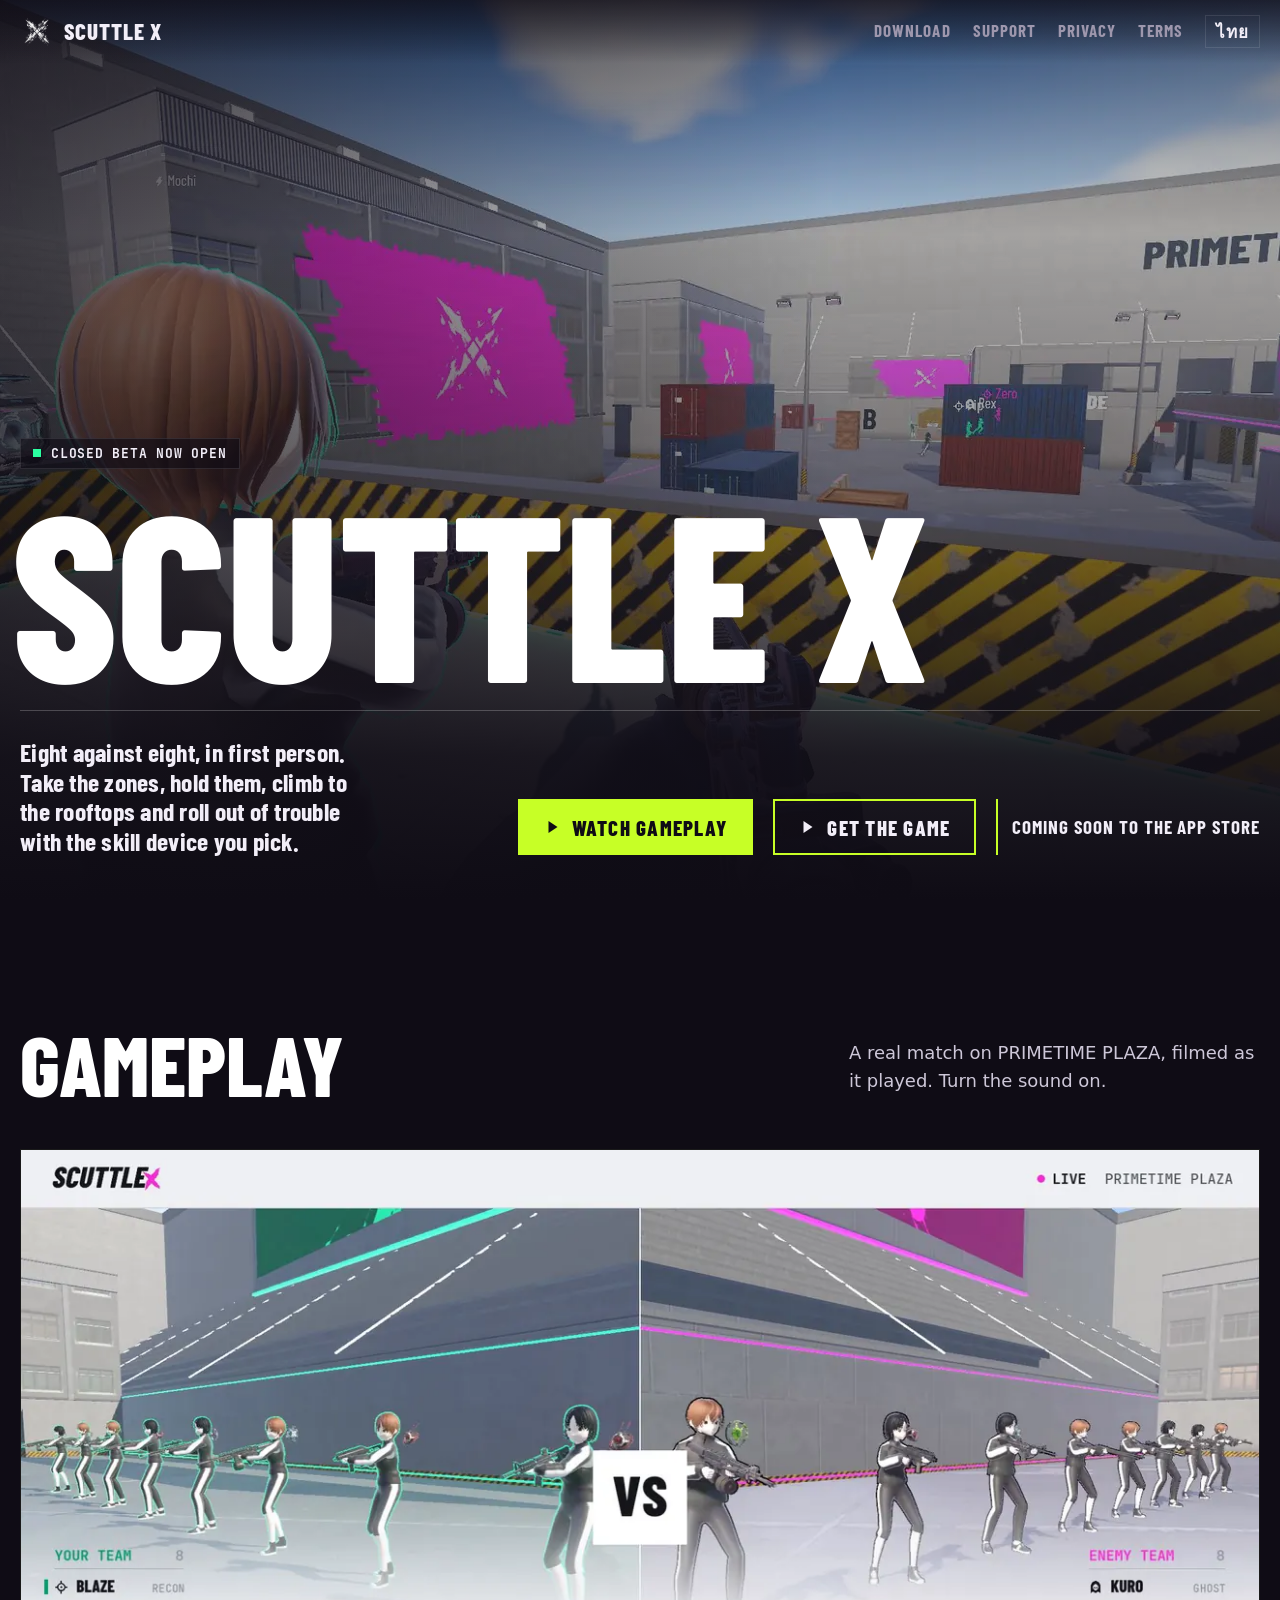
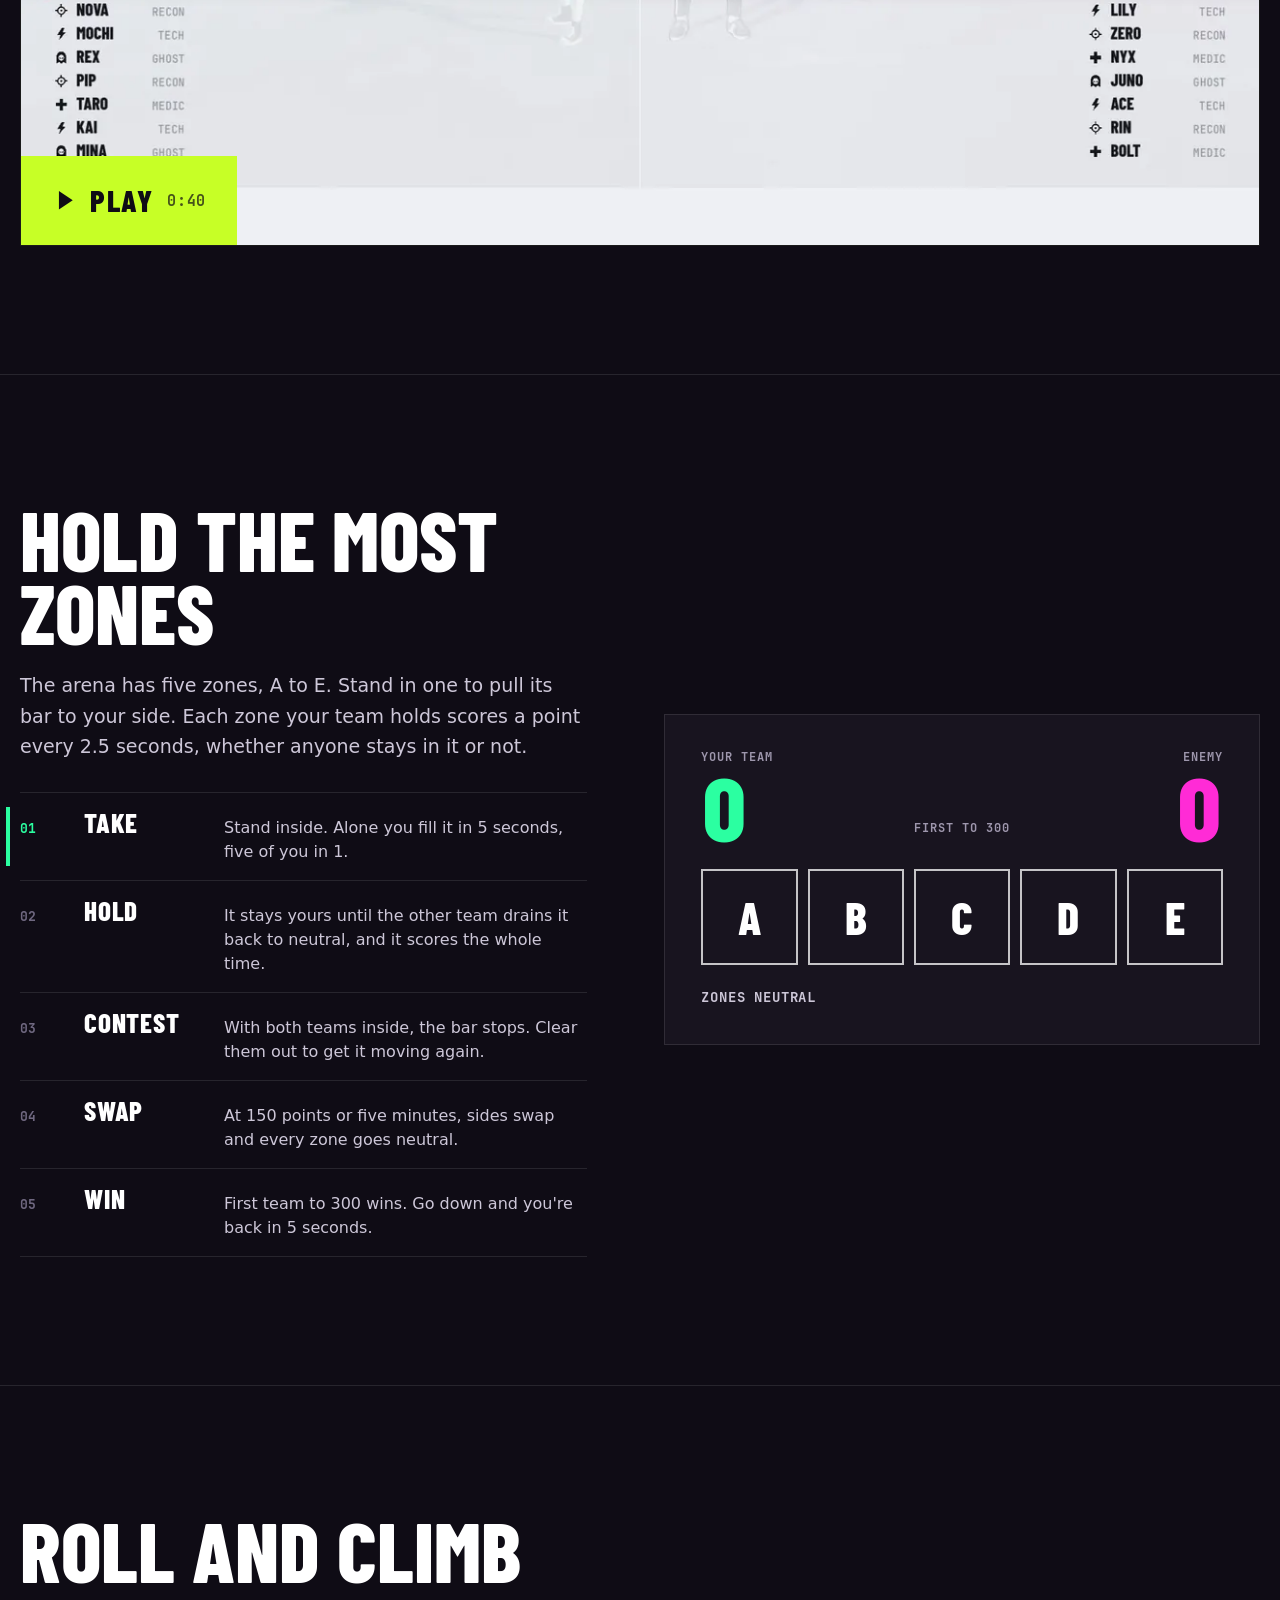
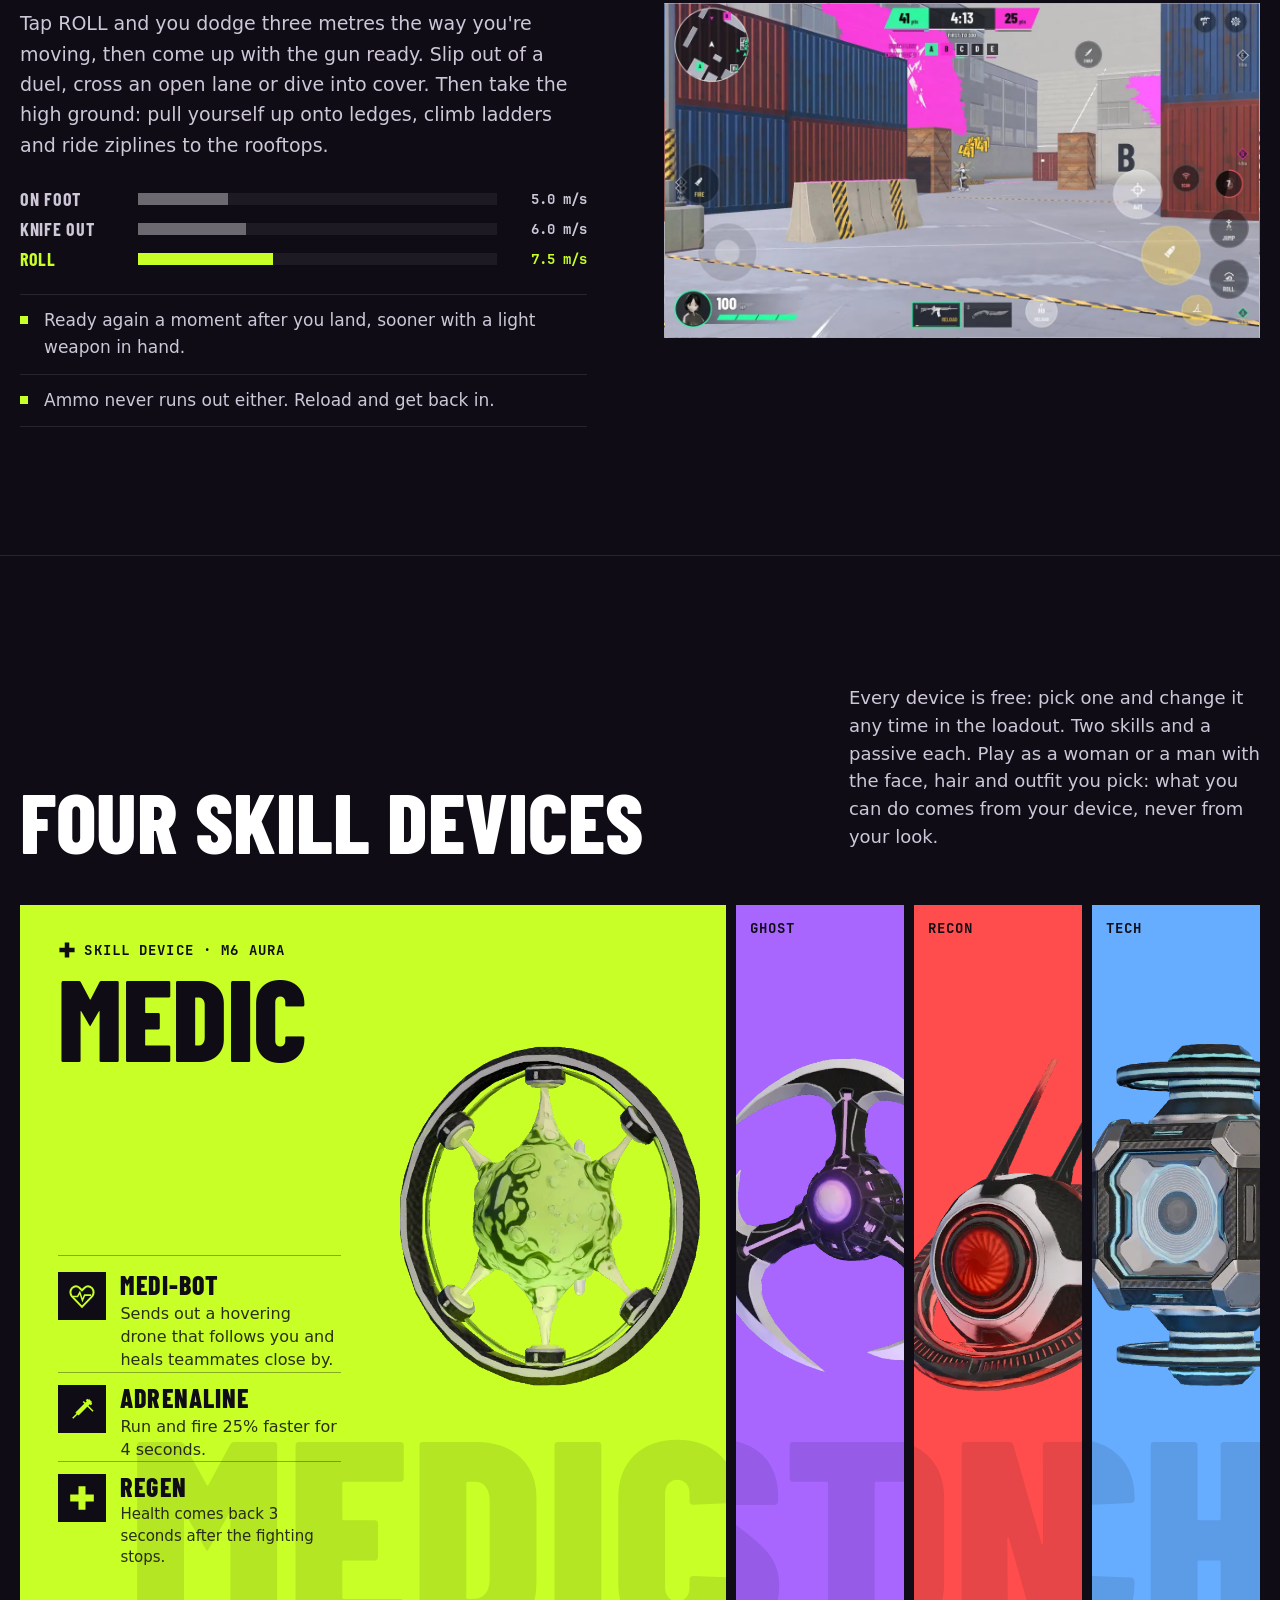
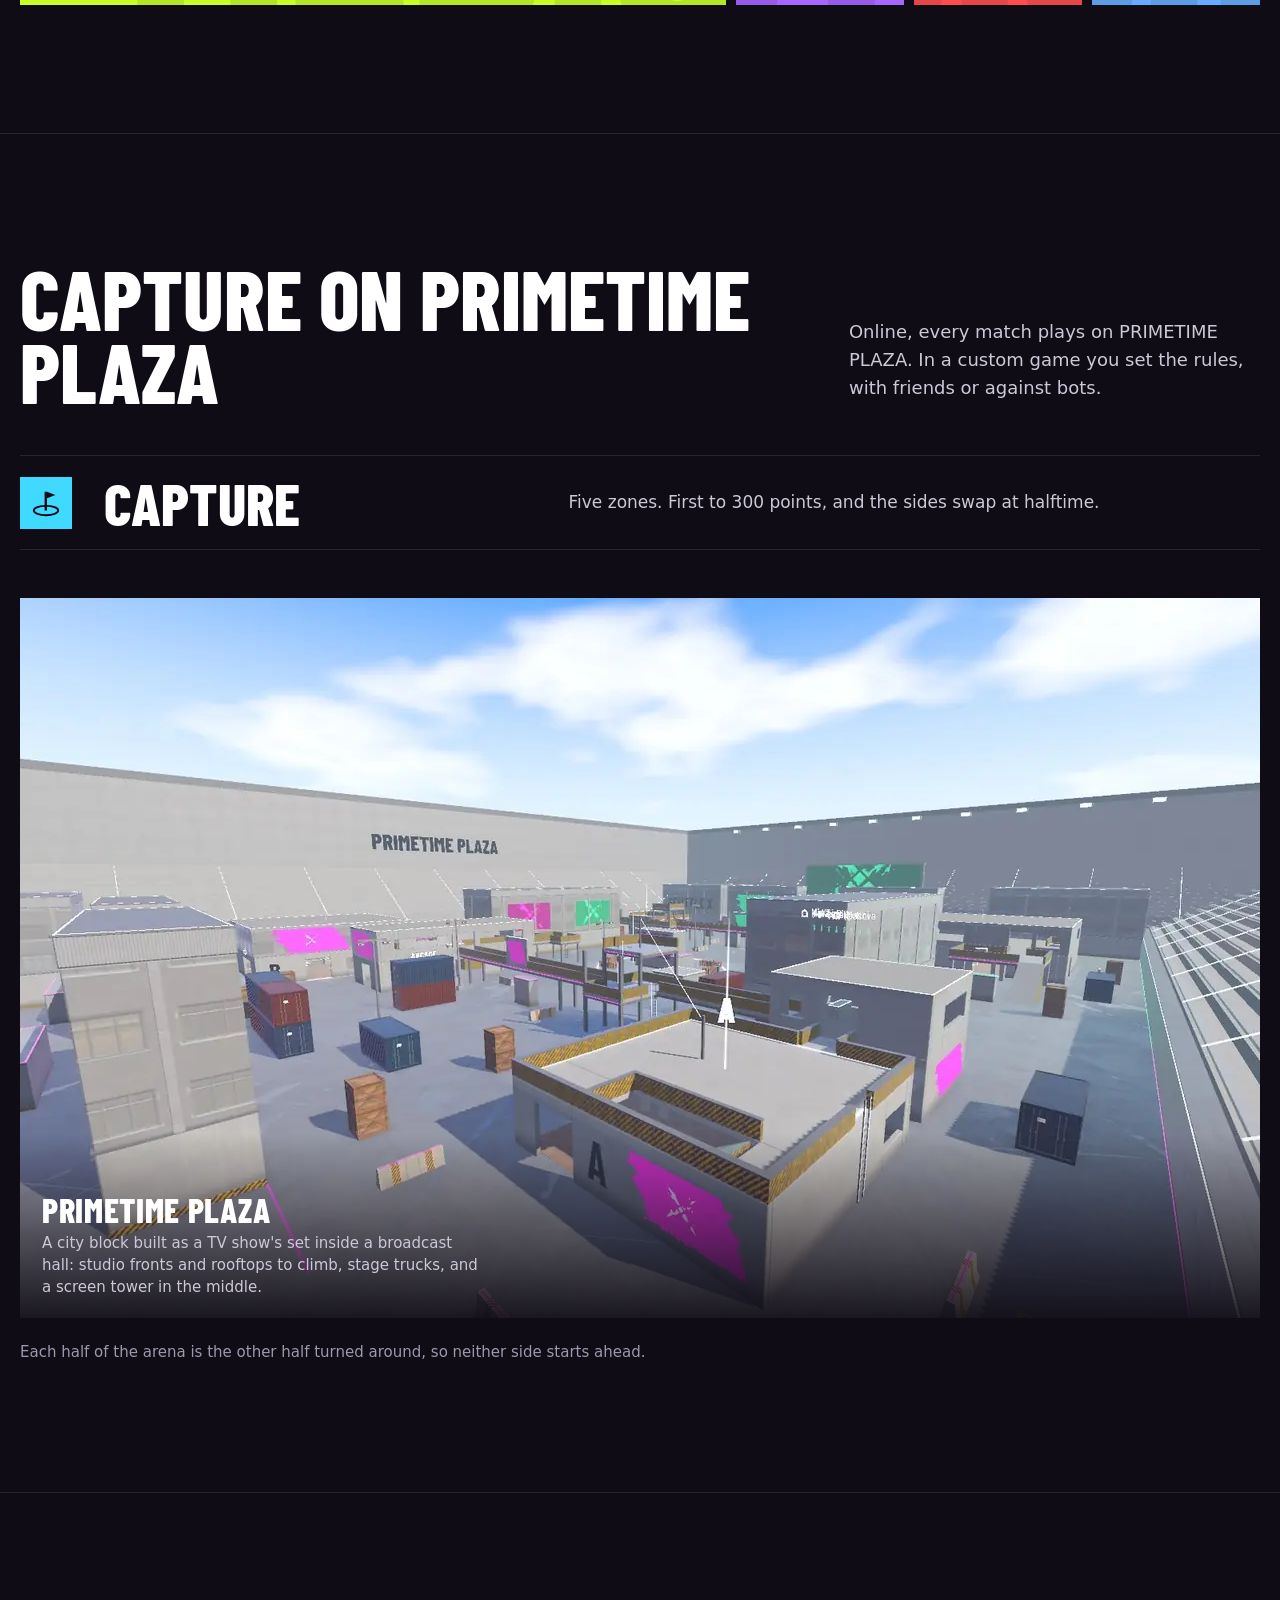
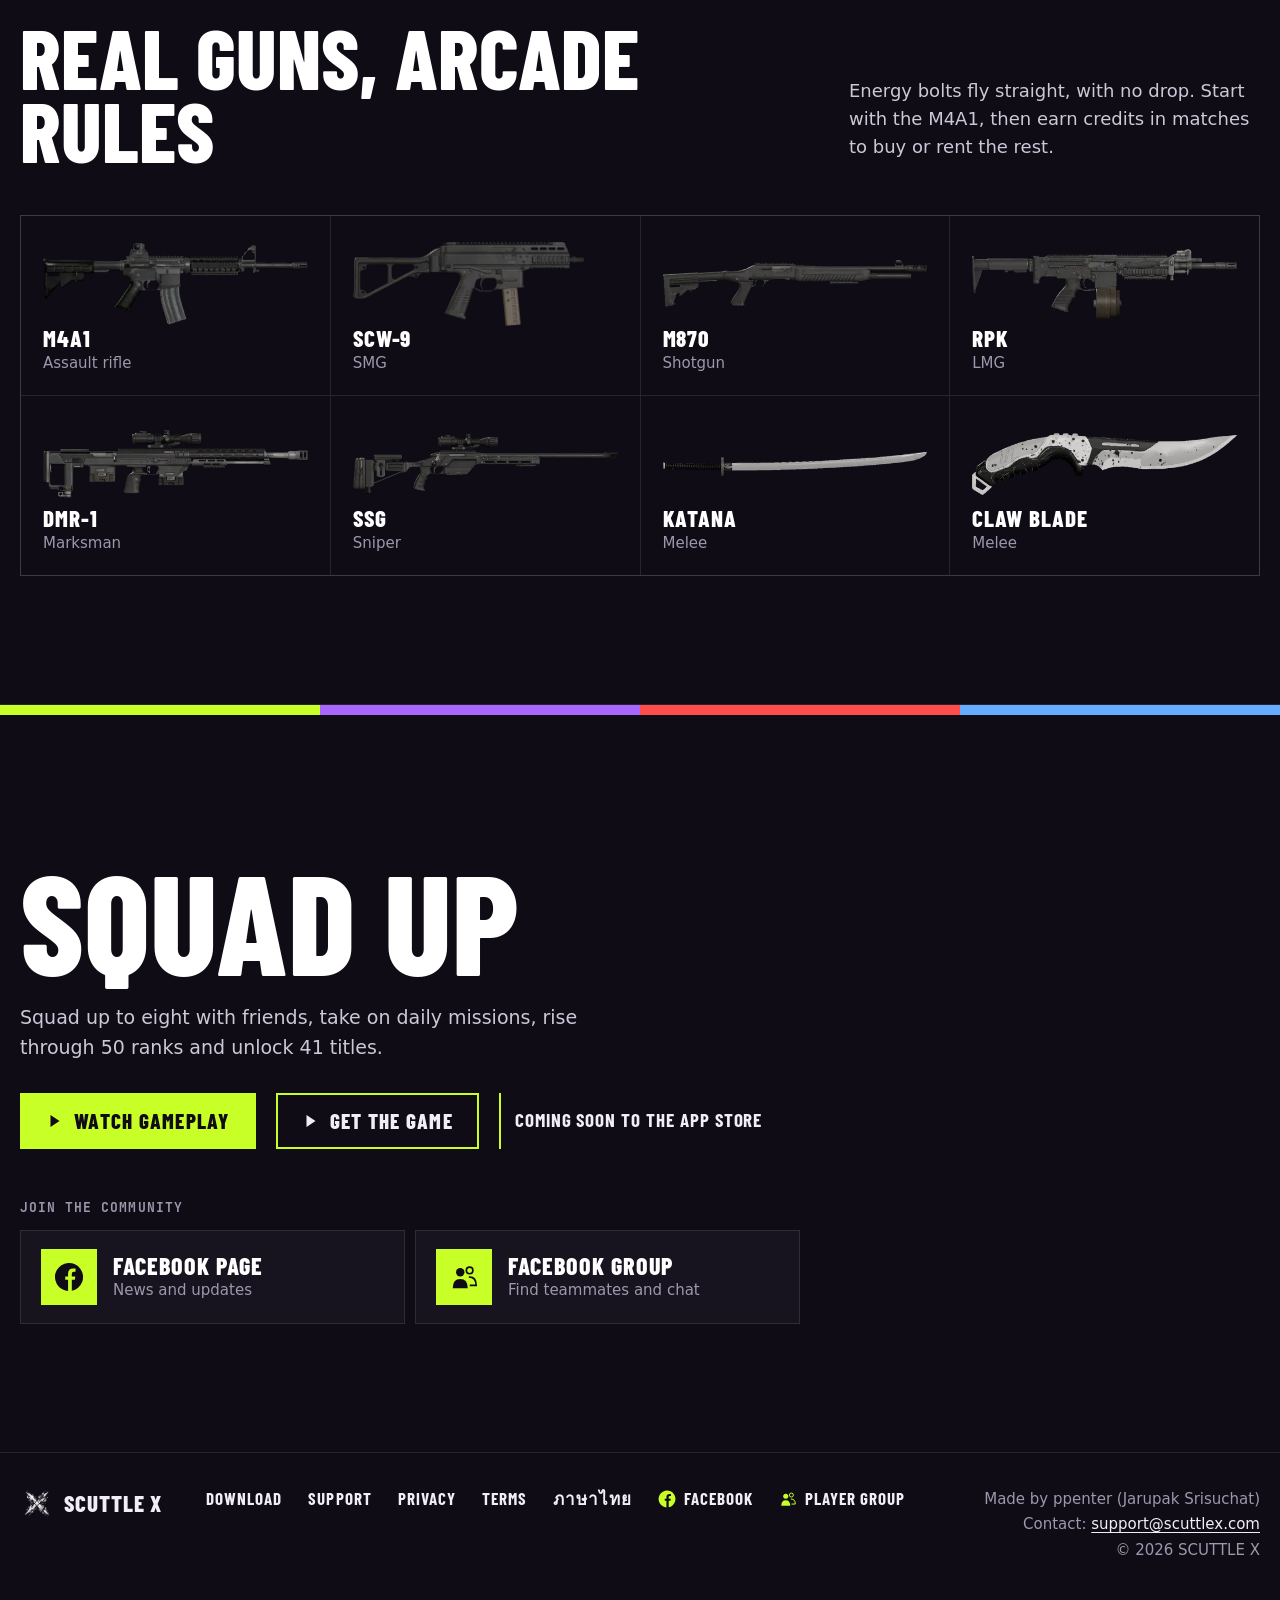
==== commit 482f18b9: "Website" ====
--- a/index.html
+++ b/index.html
@@ -3,15 +3,15 @@
 <head>
 <meta charset="utf-8">
 <meta name="viewport" content="width=device-width, initial-scale=1, viewport-fit=cover">
-<title>SCUTTLE X · 5v5 spider-bot shooter</title>
-<meta name="description" content="SCUTTLE X: a 5v5 zone-capture shooter where every hero can dash as a spider bot.">
+<title>SCUTTLE X · 8v8 capture shooter</title>
+<meta name="description" content="SCUTTLE X: an 8v8 zone-capture shooter with four skill devices and squads of eight.">
 <meta name="theme-color" content="#0f0c15">
 <link rel="canonical" href="https://scuttlex.com/">
 <link rel="alternate" hreflang="en" href="https://scuttlex.com/">
 <link rel="alternate" hreflang="th" href="https://scuttlex.com/th/">
 <meta property="og:type" content="website">
-<meta property="og:title" content="SCUTTLE X · 5v5 spider-bot shooter">
-<meta property="og:description" content="SCUTTLE X: a 5v5 zone-capture shooter where every hero can dash as a spider bot.">
+<meta property="og:title" content="SCUTTLE X · 8v8 capture shooter">
+<meta property="og:description" content="SCUTTLE X: an 8v8 zone-capture shooter with four skill devices and squads of eight.">
 <meta property="og:image" content="https://scuttlex.com/media/og.jpg">
 <meta property="og:url" content="https://scuttlex.com/">
 <meta name="twitter:card" content="summary_large_image">
@@ -37,9 +37,9 @@
 <a class="beta-chip" href="download.html"><i></i>Closed beta now open</a>
 <h1 class="wordmark" id="hero-title"><span>SCUTTLE X</span></h1>
 <div class="hero-foot">
-<p class="pitch">Five against five. Take the zones, hold them, and dash between them as a spider bot.</p>
+<p class="pitch">Eight against eight, in first person. Take the zones, hold them, climb to the rooftops and roll out of trouble with the skill device you pick.</p>
 <div class="cta">
-<a class="btn" href="#trailer" data-play><svg class="i" viewBox="0 0 64 64" aria-hidden="true" focusable="false"><polygon points="18,8 54,32 18,56" fill="currentColor"/></svg>Watch the trailer</a>
+<a class="btn" href="#trailer" data-play><svg class="i" viewBox="0 0 64 64" aria-hidden="true" focusable="false"><polygon points="18,8 54,32 18,56" fill="currentColor"/></svg>Watch gameplay</a>
 <a class="btn btn-ghost" href="download.html"><svg class="i" viewBox="0 0 64 64" aria-hidden="true" focusable="false"><polygon points="18,8 54,32 18,56" fill="currentColor"/></svg>Get the game</a>
 <span class="soon">Coming soon to the App Store</span>
 </div>
@@ -50,12 +50,12 @@
 <section class="sec theatre" id="trailer" aria-labelledby="trailer-title">
 <div class="wrap">
 <div class="sec-head">
-<h2 id="trailer-title">The trailer</h2>
-<p class="aside">One match in 47 seconds. Turn the sound on.</p>
+<h2 id="trailer-title">Gameplay</h2>
+<p class="aside">A real match on PRIMETIME PLAZA, filmed as it played. Turn the sound on.</p>
 </div>
 <div class="player" data-trailer data-src="media/trailer.mp4">
 <img src="media/trailer_poster.webp" width="1280" height="720" alt="" loading="lazy" decoding="async">
-<button class="play" type="button" aria-label="Play the trailer, 47 seconds"><svg class="i" viewBox="0 0 64 64" aria-hidden="true" focusable="false"><polygon points="18,8 54,32 18,56" fill="currentColor"/></svg><span>Play</span><span class="len">0:47</span></button>
+<button class="play" type="button" aria-label="Play the gameplay video, 40 seconds"><svg class="i" viewBox="0 0 64 64" aria-hidden="true" focusable="false"><polygon points="18,8 54,32 18,56" fill="currentColor"/></svg><span>Play</span><span class="len">0:40</span></button>
 </div>
 </div>
 </section>
@@ -64,9 +64,9 @@
 <div class="wrap split">
 <div>
 <h2 id="match-title">Hold the most zones</h2>
-<p class="lede">Every map has five zones, A to E. Stand in one to pull its bar to your side. Each zone your team holds scores a point every 2.5 seconds, whether anyone stays in it or not.</p>
+<p class="lede">The arena has five zones, A to E. Stand in one to pull its bar to your side. Each zone your team holds scores a point every 2.5 seconds, whether anyone stays in it or not.</p>
 <ol class="steps" data-steps>
-<li><b>Take</b><span>Stand inside. Alone you fill it in 5 seconds, all five of you in 1.</span></li>
+<li><b>Take</b><span>Stand inside. Alone you fill it in 5 seconds, five of you in 1.</span></li>
 <li><b>Hold</b><span>It stays yours until the other team drains it back to neutral, and it scores the whole time.</span></li>
 <li><b>Contest</b><span>With both teams inside, the bar stops. Clear them out to get it moving again.</span></li>
 <li><b>Swap</b><span>At 150 points or five minutes, sides swap and every zone goes neutral.</span></li>
@@ -94,19 +94,19 @@
 <section class="sec dash" aria-labelledby="dash-title">
 <div class="wrap split rev">
 <figure class="clip">
-<video data-clip data-src="media/dash_loop.mp4" poster="media/dash_poster.webp" muted loop playsinline preload="none" aria-label="BLAZE folds into a spider bot, dashes and stands back up firing"></video>
+<video data-clip data-src="media/dash_loop.mp4" poster="media/dash_poster.webp" muted loop playsinline preload="none" aria-label="A fighter rolls out of the line of fire and comes up firing"></video>
 </figure>
 <div>
-<h2 id="dash-title">Spider dash</h2>
-<p class="lede">Tap DASH and your hero folds into its spider bot, scuttles five metres and stands back up with the gun ready, all in a quarter of a second. Slip out of a duel, cross an open lane or reach a zone first.</p>
+<h2 id="dash-title">Roll and climb</h2>
+<p class="lede">Tap ROLL and you dodge three metres the way you're moving, then come up with the gun ready. Slip out of a duel, cross an open lane or dive into cover. Then take the high ground: pull yourself up onto ledges, climb ladders and ride ziplines to the rooftops.</p>
 <ul class="race" data-race>
-<li style="--v:5.5"><span class="who">On foot</span><span class="lane"><i></i></span><b>5.5 m/s</b></li>
-<li style="--v:6.6"><span class="who">Knife out</span><span class="lane"><i></i></span><b>6.6 m/s</b></li>
-<li class="fast" style="--v:20"><span class="who">Spider dash</span><span class="lane"><i></i></span><b>20 m/s</b></li>
+<li style="--v:5.0"><span class="who">On foot</span><span class="lane"><i></i></span><b>5.0 m/s</b></li>
+<li style="--v:6.0"><span class="who">Knife out</span><span class="lane"><i></i></span><b>6.0 m/s</b></li>
+<li class="fast" style="--v:7.5"><span class="who">Roll</span><span class="lane"><i></i></span><b>7.5 m/s</b></li>
 </ul>
 <ul class="facts">
-<li>Two charges. Each one comes back 5 seconds after you use it.</li>
-<li>Tap again while you're still a spider and it carries straight on.</li>
+<li>Ready again a moment after you land, sooner with a light weapon in hand.</li>
+<li>Ammo never runs out either. Reload and get back in.</li>
 </ul>
 </div>
 </div>
@@ -115,49 +115,53 @@
 <section class="sec roster" aria-labelledby="roster-title">
 <div class="wrap">
 <div class="sec-head">
-<h2 id="roster-title">Four heroes</h2>
-<p class="aside">Every hero dashes. The skill is what sets them apart.</p>
+<h2 id="roster-title">Four skill devices</h2>
+<p class="aside">Every device is free: pick one and change it any time in the loadout. Two skills and a passive each. Play as a woman or a man with the face, hair and outfit you pick: what you can do comes from your device, never from your look.</p>
 </div>
 <div class="slabs" data-slabs>
-<article class="slab" style="--c:#c7ff26" data-hero="medic" data-name="LUMI" aria-expanded="true">
-<button class="slab-pick" type="button" aria-label="LUMI, the Keeper"><span class="slab-name">LUMI</span></button>
-<div class="slab-body">
-<p class="slab-class"><svg class="i" viewBox="0 0 64 64" aria-hidden="true" focusable="false"><polygon points="56.25,46 32,60 7.75,46 7.75,18 32,4 56.25,18" fill="none" stroke="currentColor" stroke-width="3.5" stroke-linejoin="miter"/> <path d="M32 47 L18 33 Q13 27.5 17 22.5 Q23 16 32 24.5 Q41 16 47 22.5 Q51 27.5 46 33 Z" fill="currentColor"/></svg>Keeper</p>
-<p class="slab-title">LUMI</p>
-<div class="slab-skill"><span class="slab-icon"><svg class="i" viewBox="0 0 64 64" aria-hidden="true" focusable="false"><path d="M32 57 L9 33 Q2 23 9 14 Q18 6 26 13 L32 19 L38 13 Q46 6 55 14 Q62 23 55 33 Z" fill="none" stroke="currentColor" stroke-width="4.5" stroke-linecap="square" stroke-linejoin="miter"/> <polyline points="13,33 22,33 27,24 33,42 38,30 51,30" fill="none" stroke="currentColor" stroke-width="3.5" stroke-linecap="square" stroke-linejoin="miter"/></svg></span><p><b>MEDI-BOT</b>Sets down a little spider bot that walks after you and heals teammates close by.</p></div>
-<button class="slab-dash" type="button"><svg class="i" viewBox="0 0 64 64" aria-hidden="true" focusable="false"><polygon points="40.66,41 32,46 23.34,41 23.34,31 32,26 40.66,31" fill="currentColor"/> <circle cx="32" cy="21" r="5.5" fill="currentColor"/> <polyline points="24,30 14,20 6,26" fill="none" stroke="currentColor" stroke-width="4" stroke-linecap="square" stroke-linejoin="miter"/> <polyline points="23,36 10,36 4,46" fill="none" stroke="currentColor" stroke-width="4" stroke-linecap="square" stroke-linejoin="miter"/> <polyline points="24,42 15,52 11,60" fill="none" stroke="currentColor" stroke-width="4" stroke-linecap="square" stroke-linejoin="miter"/> <polyline points="40,30 50,20 58,26" fill="none" stroke="currentColor" stroke-width="4" stroke-linecap="square" stroke-linejoin="miter"/> <polyline points="41,36 54,36 60,46" fill="none" stroke="currentColor" stroke-width="4" stroke-linecap="square" stroke-linejoin="miter"/> <polyline points="40,42 49,52 53,60" fill="none" stroke="currentColor" stroke-width="4" stroke-linecap="square" stroke-linejoin="miter"/></svg>Spider dash</button>
-</div>
-<div class="slab-art" aria-hidden="true"><img class="h" src="media/hero_medic.webp" width="690" height="1220" alt="" loading="lazy" decoding="async"><img class="s" src="media/spider_medic.webp" width="690" height="1220" alt="" loading="lazy" decoding="async"></div>
-</article>
-<article class="slab" style="--c:#a866ff" data-hero="ghost" data-name="HAZE" aria-expanded="false">
-<button class="slab-pick" type="button" aria-label="HAZE, the Lurker"><span class="slab-name">HAZE</span></button>
-<div class="slab-body">
-<p class="slab-class"><svg class="i" viewBox="0 0 64 64" aria-hidden="true" focusable="false"><polygon points="56.25,46 32,60 7.75,46 7.75,18 32,4 56.25,18" fill="none" stroke="currentColor" stroke-width="3.5" stroke-linejoin="miter"/> <path d="M14 28 Q32 12 50 28" fill="none" stroke="currentColor" stroke-width="5" stroke-linecap="square" stroke-linejoin="miter"/> <polygon points="15,35 29,30 28,40" fill="currentColor"/> <polygon points="49,35 35,30 36,40" fill="currentColor"/></svg>Lurker</p>
-<p class="slab-title">HAZE</p>
+<article class="slab" style="--c:#c7ff26" data-hero="medic" data-name="MEDIC" aria-expanded="true">
+<button class="slab-pick" type="button" aria-label="MEDIC"><span class="slab-name">MEDIC</span></button>
+<div class="slab-body">
+<p class="slab-class"><svg class="i" viewBox="0 0 64 64" aria-hidden="true" focusable="false"><path d="M24 5h16v19h19v16H40v19H24V40H5V24h19z" fill="currentColor"/></svg>Skill device  ·  M6 AURA</p>
+<p class="slab-title">MEDIC</p>
+<div class="slab-skill"><span class="slab-icon"><svg class="i" viewBox="0 0 64 64" aria-hidden="true" focusable="false"><path d="M32 57 L9 33 Q2 23 9 14 Q18 6 26 13 L32 19 L38 13 Q46 6 55 14 Q62 23 55 33 Z" fill="none" stroke="currentColor" stroke-width="4.5" stroke-linecap="square" stroke-linejoin="miter"/> <polyline points="13,33 22,33 27,24 33,42 38,30 51,30" fill="none" stroke="currentColor" stroke-width="3.5" stroke-linecap="square" stroke-linejoin="miter"/></svg></span><p><b>MEDI-BOT</b>Sends out a hovering drone that follows you and heals teammates close by.</p></div>
+<div class="slab-skill"><span class="slab-icon"><svg class="i" viewBox="0 0 64 64" aria-hidden="true" focusable="false"><polyline points="44,12 52,20" fill="none" stroke="currentColor" stroke-width="5" stroke-linecap="square" stroke-linejoin="miter"/> <polyline points="48,16 24,40" fill="none" stroke="currentColor" stroke-width="10" stroke-linecap="square" stroke-linejoin="miter"/> <polyline points="24,40 12,52" fill="none" stroke="currentColor" stroke-width="3.5" stroke-linecap="square" stroke-linejoin="miter"/> <polyline points="36,16 56,36" fill="none" stroke="currentColor" stroke-width="3.5" stroke-linecap="square" stroke-linejoin="miter"/></svg></span><p><b>ADRENALINE</b>Run and fire 25% faster for 4 seconds.</p></div>
+<div class="slab-skill"><span class="slab-icon"><svg class="i" viewBox="0 0 64 64" aria-hidden="true" focusable="false"><path d="M24 5h16v19h19v16H40v19H24V40H5V24h19z" fill="currentColor"/></svg></span><p><b>REGEN</b>Health comes back 3 seconds after the fighting stops.</p></div>
+</div>
+<div class="slab-art" aria-hidden="true"><img class="h" src="media/device_medic.webp" width="690" height="1220" alt="" loading="lazy" decoding="async"></div>
+</article>
+<article class="slab" style="--c:#a866ff" data-hero="ghost" data-name="GHOST" aria-expanded="false">
+<button class="slab-pick" type="button" aria-label="GHOST"><span class="slab-name">GHOST</span></button>
+<div class="slab-body">
+<p class="slab-class"><svg class="i" viewBox="0 0 64 64" aria-hidden="true" focusable="false"><path fill-rule="evenodd" fill="currentColor" d="M32 3C46 3 55 15 55 30V60L43 53L32 61L21 53L9 60V30C9 15 18 3 32 3ZM32 18C24 18 19 25 19 33C19 41 25 47 32 47C39 47 45 41 45 33C45 25 40 18 32 18Z"/> <polygon points="21,31 30,34 29,38 22,36" fill="currentColor"/> <polygon points="43,31 34,34 35,38 42,36" fill="currentColor"/></svg>Skill device  ·  G3 SHADE</p>
+<p class="slab-title">GHOST</p>
 <div class="slab-skill"><span class="slab-icon"><svg class="i" viewBox="0 0 64 64" aria-hidden="true" focusable="false"><path d="M4 32 Q32 6 60 32 Q32 58 4 32 Z" fill="none" stroke="currentColor" stroke-width="5" stroke-linecap="square" stroke-linejoin="miter"/> <circle cx="32" cy="32" r="7" fill="currentColor"/> <polyline points="12,54 52,10" fill="none" stroke="currentColor" stroke-width="5" stroke-linecap="square" stroke-linejoin="miter"/></svg></span><p><b>CLOAK</b>Fades out for 15 seconds. Still or crouched, almost nothing shows; moving or firing gives a shimmer away.</p></div>
-<button class="slab-dash" type="button"><svg class="i" viewBox="0 0 64 64" aria-hidden="true" focusable="false"><polygon points="40.66,41 32,46 23.34,41 23.34,31 32,26 40.66,31" fill="currentColor"/> <circle cx="32" cy="21" r="5.5" fill="currentColor"/> <polyline points="24,30 14,20 6,26" fill="none" stroke="currentColor" stroke-width="4" stroke-linecap="square" stroke-linejoin="miter"/> <polyline points="23,36 10,36 4,46" fill="none" stroke="currentColor" stroke-width="4" stroke-linecap="square" stroke-linejoin="miter"/> <polyline points="24,42 15,52 11,60" fill="none" stroke="currentColor" stroke-width="4" stroke-linecap="square" stroke-linejoin="miter"/> <polyline points="40,30 50,20 58,26" fill="none" stroke="currentColor" stroke-width="4" stroke-linecap="square" stroke-linejoin="miter"/> <polyline points="41,36 54,36 60,46" fill="none" stroke="currentColor" stroke-width="4" stroke-linecap="square" stroke-linejoin="miter"/> <polyline points="40,42 49,52 53,60" fill="none" stroke="currentColor" stroke-width="4" stroke-linecap="square" stroke-linejoin="miter"/></svg>Spider dash</button>
-</div>
-<div class="slab-art" aria-hidden="true"><img class="h" src="media/hero_ghost.webp" width="690" height="1220" alt="" loading="lazy" decoding="async"><img class="s" src="media/spider_ghost.webp" width="690" height="1220" alt="" loading="lazy" decoding="async"></div>
-</article>
-<article class="slab" style="--c:#ff4d4d" data-hero="recon" data-name="BLAZE" aria-expanded="false">
-<button class="slab-pick" type="button" aria-label="BLAZE, the Hunter"><span class="slab-name">BLAZE</span></button>
-<div class="slab-body">
-<p class="slab-class"><svg class="i" viewBox="0 0 64 64" aria-hidden="true" focusable="false"><polygon points="56.25,46 32,60 7.75,46 7.75,18 32,4 56.25,18" fill="none" stroke="currentColor" stroke-width="3.5" stroke-linejoin="miter"/> <path d="M29 14 Q31 33 15 50 Q24 32 29 14 Z" fill="currentColor"/> <path d="M39 14 Q41 33 25 50 Q34 32 39 14 Z" fill="currentColor"/> <path d="M49 14 Q51 33 35 50 Q44 32 49 14 Z" fill="currentColor"/></svg>Hunter</p>
-<p class="slab-title">BLAZE</p>
+<div class="slab-skill"><span class="slab-icon"><svg class="i" viewBox="0 0 64 64" aria-hidden="true" focusable="false"><circle cx="14" cy="44" r="6" fill="none" stroke="currentColor" stroke-width="3.5"/> <polyline points="22,38 27,34" fill="none" stroke="currentColor" stroke-width="4" stroke-linecap="square" stroke-linejoin="miter"/> <polyline points="32,30 37,26" fill="none" stroke="currentColor" stroke-width="4" stroke-linecap="square" stroke-linejoin="miter"/> <circle cx="48" cy="20" r="8" fill="currentColor"/> <circle cx="48" cy="20" r="13" fill="none" stroke="currentColor" stroke-width="3"/></svg></span><p><b>BLINK</b>Teleports up to 8 m the way you look.</p></div>
+<div class="slab-skill"><span class="slab-icon"><svg class="i" viewBox="0 0 64 64" aria-hidden="true" focusable="false"><path fill-rule="evenodd" fill="currentColor" d="M32 3C46 3 55 15 55 30V60L43 53L32 61L21 53L9 60V30C9 15 18 3 32 3ZM32 18C24 18 19 25 19 33C19 41 25 47 32 47C39 47 45 41 45 33C45 25 40 18 32 18Z"/> <polygon points="21,31 30,34 29,38 22,36" fill="currentColor"/> <polygon points="43,31 34,34 35,38 42,36" fill="currentColor"/></svg></span><p><b>SILENT STEPS</b>Your footsteps make no sound.</p></div>
+</div>
+<div class="slab-art" aria-hidden="true"><img class="h" src="media/device_ghost.webp" width="690" height="1220" alt="" loading="lazy" decoding="async"></div>
+</article>
+<article class="slab" style="--c:#ff4d4d" data-hero="recon" data-name="RECON" aria-expanded="false">
+<button class="slab-pick" type="button" aria-label="RECON"><span class="slab-name">RECON</span></button>
+<div class="slab-body">
+<p class="slab-class"><svg class="i" viewBox="0 0 64 64" aria-hidden="true" focusable="false"><circle cx="32" cy="32" r="17" fill="none" stroke="currentColor" stroke-width="6"/> <circle cx="32" cy="32" r="4.5" fill="currentColor"/> <path d="M29 2h6v14h-6zM29 48h6v14h-6zM2 29h14v6H2zM48 29h14v6H48z" fill="currentColor"/></svg>Skill device  ·  R1 ARGUS</p>
+<p class="slab-title">RECON</p>
 <div class="slab-skill"><span class="slab-icon"><svg class="i" viewBox="0 0 64 64" aria-hidden="true" focusable="false"><polyline points="32,58 4,30" fill="none" stroke="currentColor" stroke-width="4" stroke-linecap="square" stroke-linejoin="miter"/> <polyline points="32,58 60,30" fill="none" stroke="currentColor" stroke-width="4" stroke-linecap="square" stroke-linejoin="miter"/> <path d="M3.72 29.72 A40 40 0 0 1 60.28 29.72" fill="none" stroke="currentColor" stroke-width="4" stroke-linecap="butt"/> <path d="M15.03 41.03 A24 24 0 0 1 48.97 41.03" fill="none" stroke="currentColor" stroke-width="3" stroke-linecap="butt"/> <circle cx="32" cy="58" r="3.5" fill="currentColor"/> <circle cx="41" cy="28" r="5" fill="currentColor"/></svg></span><p><b>SCAN</b>Sweeps sonar 30 m ahead, through walls. Up to five enemies in it show up for your whole team.</p></div>
-<button class="slab-dash" type="button"><svg class="i" viewBox="0 0 64 64" aria-hidden="true" focusable="false"><polygon points="40.66,41 32,46 23.34,41 23.34,31 32,26 40.66,31" fill="currentColor"/> <circle cx="32" cy="21" r="5.5" fill="currentColor"/> <polyline points="24,30 14,20 6,26" fill="none" stroke="currentColor" stroke-width="4" stroke-linecap="square" stroke-linejoin="miter"/> <polyline points="23,36 10,36 4,46" fill="none" stroke="currentColor" stroke-width="4" stroke-linecap="square" stroke-linejoin="miter"/> <polyline points="24,42 15,52 11,60" fill="none" stroke="currentColor" stroke-width="4" stroke-linecap="square" stroke-linejoin="miter"/> <polyline points="40,30 50,20 58,26" fill="none" stroke="currentColor" stroke-width="4" stroke-linecap="square" stroke-linejoin="miter"/> <polyline points="41,36 54,36 60,46" fill="none" stroke="currentColor" stroke-width="4" stroke-linecap="square" stroke-linejoin="miter"/> <polyline points="40,42 49,52 53,60" fill="none" stroke="currentColor" stroke-width="4" stroke-linecap="square" stroke-linejoin="miter"/></svg>Spider dash</button>
-</div>
-<div class="slab-art" aria-hidden="true"><img class="h" src="media/hero_recon.webp" width="690" height="1220" alt="" loading="lazy" decoding="async"><img class="s" src="media/spider_recon.webp" width="690" height="1220" alt="" loading="lazy" decoding="async"></div>
-</article>
-<article class="slab" style="--c:#66adff" data-hero="technical" data-name="ZAP" aria-expanded="false">
-<button class="slab-pick" type="button" aria-label="ZAP, the Weaver"><span class="slab-name">ZAP</span></button>
-<div class="slab-body">
-<p class="slab-class"><svg class="i" viewBox="0 0 64 64" aria-hidden="true" focusable="false"><polygon points="56.25,46 32,60 7.75,46 7.75,18 32,4 56.25,18" fill="none" stroke="currentColor" stroke-width="3.5" stroke-linejoin="miter"/> <polyline points="32,32 49.32,42" fill="none" stroke="currentColor" stroke-width="2.6" stroke-linecap="square" stroke-linejoin="miter"/> <polyline points="32,32 32,52" fill="none" stroke="currentColor" stroke-width="2.6" stroke-linecap="square" stroke-linejoin="miter"/> <polyline points="32,32 14.68,42" fill="none" stroke="currentColor" stroke-width="2.6" stroke-linecap="square" stroke-linejoin="miter"/> <polyline points="32,32 14.68,22" fill="none" stroke="currentColor" stroke-width="2.6" stroke-linecap="square" stroke-linejoin="miter"/> <polyline points="32,32 32,12" fill="none" stroke="currentColor" stroke-width="2.6" stroke-linecap="square" stroke-linejoin="miter"/> <polyline points="32,32 49.32,22" fill="none" stroke="currentColor" stroke-width="2.6" stroke-linecap="square" stroke-linejoin="miter"/> <polygon points="39.79,36.5 32,41 24.21,36.5 24.21,27.5 32,23 39.79,27.5" fill="none" stroke="currentColor" stroke-width="2.6" stroke-linejoin="miter"/> <polygon points="46.72,40.5 32,49 17.28,40.5 17.28,23.5 32,15 46.72,23.5" fill="none" stroke="currentColor" stroke-width="2.6" stroke-linejoin="miter"/></svg>Weaver</p>
-<p class="slab-title">ZAP</p>
+<div class="slab-skill"><span class="slab-icon"><svg class="i" viewBox="0 0 64 64" aria-hidden="true" focusable="false"><circle cx="30" cy="40" r="15" fill="currentColor"/> <rect x="24" y="18" width="12" height="8" fill="currentColor"/> <polyline points="36,20 48,30" fill="none" stroke="currentColor" stroke-width="4" stroke-linecap="square" stroke-linejoin="miter"/> <circle cx="46" cy="14" r="5" fill="none" stroke="currentColor" stroke-width="3"/></svg></span><p><b>FRAG</b>A grenade you throw along a line you can see: hold to aim, let go to throw. It bounces and goes off 2.2 seconds later.</p></div>
+<div class="slab-skill"><span class="slab-icon"><svg class="i" viewBox="0 0 64 64" aria-hidden="true" focusable="false"><circle cx="32" cy="32" r="17" fill="none" stroke="currentColor" stroke-width="6"/> <circle cx="32" cy="32" r="4.5" fill="currentColor"/> <path d="M29 2h6v14h-6zM29 48h6v14h-6zM2 29h14v6H2zM48 29h14v6H48z" fill="currentColor"/></svg></span><p><b>TRACKER</b>Every enemy you hit shows to your team for 2 seconds.</p></div>
+</div>
+<div class="slab-art" aria-hidden="true"><img class="h" src="media/device_recon.webp" width="690" height="1220" alt="" loading="lazy" decoding="async"></div>
+</article>
+<article class="slab" style="--c:#66adff" data-hero="technical" data-name="TECH" aria-expanded="false">
+<button class="slab-pick" type="button" aria-label="TECH"><span class="slab-name">TECH</span></button>
+<div class="slab-body">
+<p class="slab-class"><svg class="i" viewBox="0 0 64 64" aria-hidden="true" focusable="false"><polygon points="34,3 47,3 38,25 52,25 21,61 28,36 13,36" fill="currentColor"/></svg>Skill device  ·  T2 VOLT</p>
+<p class="slab-title">TECH</p>
 <div class="slab-skill"><span class="slab-icon"><svg class="i" viewBox="0 0 64 64" aria-hidden="true" focusable="false"><polygon points="31.09,27.25 22,32.5 12.91,27.25 12.91,16.75 22,11.5 31.09,16.75" fill="none" stroke="currentColor" stroke-width="3.5" stroke-linejoin="miter"/> <polygon points="51.09,27.25 42,32.5 32.91,27.25 32.91,16.75 42,11.5 51.09,16.75" fill="none" stroke="currentColor" stroke-width="3.5" stroke-linejoin="miter"/> <polygon points="21.09,44.25 12,49.5 2.91,44.25 2.91,33.75 12,28.5 21.09,33.75" fill="none" stroke="currentColor" stroke-width="3.5" stroke-linejoin="miter"/> <polygon points="41.09,44.25 32,49.5 22.91,44.25 22.91,33.75 32,28.5 41.09,33.75" fill="none" stroke="currentColor" stroke-width="3.5" stroke-linejoin="miter"/> <polygon points="61.09,44.25 52,49.5 42.91,44.25 42.91,33.75 52,28.5 61.09,33.75" fill="none" stroke="currentColor" stroke-width="3.5" stroke-linejoin="miter"/> <polyline points="4,56 60,56" fill="none" stroke="currentColor" stroke-width="4" stroke-linecap="square" stroke-linejoin="miter"/></svg></span><p><b>BARRIER</b>Raises an energy wall that stops bullets but lets people walk through.</p></div>
-<button class="slab-dash" type="button"><svg class="i" viewBox="0 0 64 64" aria-hidden="true" focusable="false"><polygon points="40.66,41 32,46 23.34,41 23.34,31 32,26 40.66,31" fill="currentColor"/> <circle cx="32" cy="21" r="5.5" fill="currentColor"/> <polyline points="24,30 14,20 6,26" fill="none" stroke="currentColor" stroke-width="4" stroke-linecap="square" stroke-linejoin="miter"/> <polyline points="23,36 10,36 4,46" fill="none" stroke="currentColor" stroke-width="4" stroke-linecap="square" stroke-linejoin="miter"/> <polyline points="24,42 15,52 11,60" fill="none" stroke="currentColor" stroke-width="4" stroke-linecap="square" stroke-linejoin="miter"/> <polyline points="40,30 50,20 58,26" fill="none" stroke="currentColor" stroke-width="4" stroke-linecap="square" stroke-linejoin="miter"/> <polyline points="41,36 54,36 60,46" fill="none" stroke="currentColor" stroke-width="4" stroke-linecap="square" stroke-linejoin="miter"/> <polyline points="40,42 49,52 53,60" fill="none" stroke="currentColor" stroke-width="4" stroke-linecap="square" stroke-linejoin="miter"/></svg>Spider dash</button>
-</div>
-<div class="slab-art" aria-hidden="true"><img class="h" src="media/hero_technical.webp" width="690" height="1220" alt="" loading="lazy" decoding="async"><img class="s" src="media/spider_technical.webp" width="690" height="1220" alt="" loading="lazy" decoding="async"></div>
+<div class="slab-skill"><span class="slab-icon"><svg class="i" viewBox="0 0 64 64" aria-hidden="true" focusable="false"><polygon points="36,12 22,34 31,34 27,52 42,28 33,28" fill="currentColor"/> <circle cx="32" cy="32" r="22" fill="none" stroke="currentColor" stroke-width="3"/> <path d="M4.75 22.08 A29 29 0 0 1 22.08 4.75" fill="none" stroke="currentColor" stroke-width="2.5" stroke-linecap="butt"/> <path d="M59.25 41.92 A29 29 0 0 1 41.92 59.25" fill="none" stroke="currentColor" stroke-width="2.5" stroke-linecap="butt"/></svg></span><p><b>EMP</b>A pulse round you: enemies in it can't use skills for 4 seconds.</p></div>
+<div class="slab-skill"><span class="slab-icon"><svg class="i" viewBox="0 0 64 64" aria-hidden="true" focusable="false"><polygon points="34,3 47,3 38,25 52,25 21,61 28,36 13,36" fill="currentColor"/></svg></span><p><b>ARMOR PLATING</b>120 health instead of 100.</p></div>
+</div>
+<div class="slab-art" aria-hidden="true"><img class="h" src="media/device_technical.webp" width="690" height="1220" alt="" loading="lazy" decoding="async"></div>
 </article>
 </div>
 </div>
@@ -166,18 +170,16 @@
 <section class="sec modes" aria-labelledby="modes-title">
 <div class="wrap">
 <div class="sec-head">
-<h2 id="modes-title">Two modes, two maps</h2>
-<p class="aside">Online, every match is drawn from the modes and maps you pick. In a custom game you set the mode, the map and the rules, with friends or against bots.</p>
+<h2 id="modes-title">Capture on PRIMETIME PLAZA</h2>
+<p class="aside">Online, every match plays on PRIMETIME PLAZA. In a custom game you set the rules, with friends or against bots.</p>
 </div>
 <div class="mode-rows">
 <div class="mode-row cap"><span class="mi"><svg class="i" viewBox="0 0 64 64" aria-hidden="true" focusable="false"><ellipse cx="32" cy="48" rx="26" ry="10" fill="none" stroke="currentColor" stroke-width="4"/> <rect x="29" y="8" width="5" height="40" fill="currentColor"/> <path d="M34 8 L52 15 L34 22 Z" fill="currentColor"/></svg></span><b>Capture</b><p>Five zones. First to 300 points, and the sides swap at halftime.</p></div>
-<div class="mode-row tdm"><span class="mi"><svg class="i" viewBox="0 0 64 64" aria-hidden="true" focusable="false"><path d="M12 30 Q12 6 32 6 Q52 6 52 30 L52 40 L44 44 L44 56 L20 56 L20 44 L12 40 Z M17 30 a6 6 0 1 0 12 0 a6 6 0 1 0 -12 0 Z M35 30 a6 6 0 1 0 12 0 a6 6 0 1 0 -12 0 Z M29 44 L32 38 L35 44 Z" fill="currentColor" fill-rule="evenodd"/> <rect x="27" y="50" width="2.5" height="6" fill="currentColor"/> <rect x="34.5" y="50" width="2.5" height="6" fill="currentColor"/></svg></span><b>Team Deathmatch</b><p>Nonstop fighting, back in 5 seconds where no enemy can see you. First to 60 kills, or the most when the 7 minutes run out.</p></div>
-</div>
-<div class="maps">
-<figure class="map"><img src="media/map_harbor.webp" width="1280" height="720" alt="DUSK HARBOR from above at dusk" loading="lazy" decoding="async"><figcaption><b>DUSK HARBOR</b><span>Docks at dusk: three lanes between warehouses, a crane gantry and a two-storey harbour office on each half.</span></figcaption></figure>
-<figure class="map"><img src="media/map_railyard.webp" width="1280" height="720" alt="FROSTLINE YARD under the northern lights" loading="lazy" decoding="async"><figcaption><b>FROSTLINE YARD</b><span>A frozen freight yard at night, with a station hall, a signal box and a footbridge on each half.</span></figcaption></figure>
-</div>
-<p class="small">Each half of a map is the other half turned around, so neither side starts ahead.</p>
+</div>
+<div class="maps one">
+<figure class="map"><img src="media/map_primetime.webp" width="1280" height="720" alt="PRIMETIME PLAZA from above, a city block built inside a broadcast hall" loading="lazy" decoding="async"><figcaption><b>PRIMETIME PLAZA</b><span>A city block built as a TV show's set inside a broadcast hall: studio fronts and rooftops to climb, stage trucks, and a screen tower in the middle.</span></figcaption></figure>
+</div>
+<p class="small">Each half of the arena is the other half turned around, so neither side starts ahead.</p>
 </div>
 </section>
 
@@ -204,9 +206,9 @@
 <div class="stripes" aria-hidden="true"><i></i><i></i><i></i><i></i></div>
 <div class="wrap">
 <h2 id="join-title">Squad up</h2>
-<p class="lede">Party with up to five friends, take on daily missions, rise through 50 ranks and unlock 45 titles.</p>
+<p class="lede">Squad up to eight with friends, take on daily missions, rise through 50 ranks and unlock 41 titles.</p>
 <div class="cta">
-<a class="btn" href="#trailer" data-play><svg class="i" viewBox="0 0 64 64" aria-hidden="true" focusable="false"><polygon points="18,8 54,32 18,56" fill="currentColor"/></svg>Watch the trailer</a>
+<a class="btn" href="#trailer" data-play><svg class="i" viewBox="0 0 64 64" aria-hidden="true" focusable="false"><polygon points="18,8 54,32 18,56" fill="currentColor"/></svg>Watch gameplay</a>
 <a class="btn btn-ghost" href="download.html"><svg class="i" viewBox="0 0 64 64" aria-hidden="true" focusable="false"><polygon points="18,8 54,32 18,56" fill="currentColor"/></svg>Get the game</a>
 <span class="soon">Coming soon to the App Store</span>
 </div>
--- a/style.css
+++ b/style.css
@@ -24,8 +24,8 @@
   --dim: #9e97ad;  /* UiKit.BA_LABEL */
   --index: #6f6880;  /* UiKit.BA_INDEX */
   --ink: #0f0c15;  /* UiKit.BA_INK: text on a block */
-  --violet: #9e4dff;  /* the attackers' side (main.ATTACK_C) */
-  --lime: #ccff0d;  /* the defenders' side (main.DEFENSE_C) */
+  --magenta: #ff2bd6;  /* the other team (main.ENEMY_C; violet until 2026-10-20) */
+  --mint: #2bffa1;  /* your team (main.ALLY_C; lime until 2026-10-20) */
   --cap: #40d9ff;  /* the capture mode (modes.gd) */
   --tdm: #ff6b42;  /* Team Deathmatch (modes.gd) */
   --hot: #fff7e6;
@@ -96,7 +96,7 @@
 .beta-chip { display: inline-flex; align-items: center; gap: 10px; margin-bottom: clamp(14px, 3vh, 26px); padding: 8px 12px; background: rgba(15, 12, 21, 0.62);
              border: 1px solid var(--line); color: var(--text); text-decoration: none; font: 700 13px/1 var(--mono); letter-spacing: 0.06em; text-transform: uppercase;
              animation: rise 0.6s var(--ease) 1.05s both; }
-.beta-chip i { width: 8px; height: 8px; background: var(--lime); animation: blink 1.2s steps(1) infinite; }
+.beta-chip i { width: 8px; height: 8px; background: var(--mint); animation: blink 1.2s steps(1) infinite; }
 .beta-chip:hover { color: #fff; border-color: var(--hero); }
 /* SCUTTLE X set as big as the frame allows; a block in the hero's colour sweeps across it and off, as the trailer's titles do */
 .wordmark { position: relative; margin: 0 0 0 -0.04em; width: fit-content; font: 800 clamp(84px, 18.4vw, 330px)/0.8 var(--display); letter-spacing: -0.005em;
@@ -142,26 +142,26 @@
 .steps li::before { content: counter(st, decimal-leading-zero); font: 700 13px/1 var(--mono); color: var(--index); }
 .steps b { font: 800 27px/1 var(--display); letter-spacing: 0.03em; text-transform: uppercase; color: #fff; }
 .steps span { color: var(--body-c); font-size: 16px; line-height: 1.5; }
-.steps li::after { content: ""; position: absolute; left: -14px; top: 14px; bottom: 14px; width: 4px; background: var(--lime); transform: scaleY(0); transition: transform 0.3s var(--ease); }
+.steps li::after { content: ""; position: absolute; left: -14px; top: 14px; bottom: 14px; width: 4px; background: var(--mint); transform: scaleY(0); transition: transform 0.3s var(--ease); }
 .steps li.on::after { transform: scaleY(1); }
-.steps li.on::before { color: var(--lime); }
+.steps li.on::before { color: var(--mint); }
 
 .board { background: var(--deep); border: 1px solid var(--line); padding: clamp(20px, 3vw, 36px); }
 .board-score { display: grid; grid-template-columns: 1fr auto 1fr; align-items: end; gap: 16px; margin-bottom: 26px; }
 .board-score p { margin: 0; }
 .board-score .side span { display: block; font: 700 12px/1 var(--mono); letter-spacing: 0.08em; text-transform: uppercase; color: var(--dim); margin-bottom: 8px; }
 .board-score b { display: block; font: 800 clamp(64px, 7vw, 104px)/0.8 var(--display); font-variant-numeric: tabular-nums; }
-.board-score .us b { color: var(--lime); }
+.board-score .us b { color: var(--mint); }
 .board-score .them { text-align: right; }
-.board-score .them b { color: #b57aff; }
+.board-score .them b { color: var(--magenta); }
 .board-score .to { font: 700 12px/1.3 var(--mono); letter-spacing: 0.08em; text-transform: uppercase; color: var(--dim); text-align: center; padding-bottom: 6px; }
 .zones { list-style: none; margin: 0; padding: 0; display: grid; grid-template-columns: repeat(5, minmax(0, 1fr)); gap: 10px; }
 .zones li { position: relative; aspect-ratio: 1; display: grid; place-items: center; border: 2px solid rgba(255, 255, 255, 0.75); background: transparent;
             transition: background 0.25s, border-color 0.25s; overflow: hidden; }
 .zones b { font: 800 clamp(34px, 3.6vw, 56px)/1 var(--display); color: #fff; transition: color 0.25s; }
-.zones i { position: absolute; left: 0; right: 0; bottom: 0; height: 6px; background: var(--zc, var(--lime)); transform-origin: left; transform: scaleX(var(--zp, 0)); }
-.zones li.us { background: var(--lime); border-color: var(--lime); }
-.zones li.them { background: var(--violet); border-color: var(--violet); }
+.zones i { position: absolute; left: 0; right: 0; bottom: 0; height: 6px; background: var(--zc, var(--mint)); transform-origin: left; transform: scaleX(var(--zp, 0)); }
+.zones li.us { background: var(--mint); border-color: var(--mint); }
+.zones li.them { background: var(--magenta); border-color: var(--magenta); }
 .zones li.us b, .zones li.them b { color: var(--ink); }
 .zones li.us i, .zones li.them i { background: var(--ink); opacity: 0.35; }
 .zones li.contest { animation: contest 0.5s steps(1) infinite; }
@@ -199,7 +199,6 @@
             transition: left 0.55s var(--ease), transform 0.55s var(--ease); }
 .slab[aria-expanded="true"] .slab-art { left: 70%; }
 .slab-art img { position: absolute; inset: 0; width: 100%; height: 100%; object-fit: contain; object-position: bottom; }
-.slab-art .s { opacity: 0; }
 /* a faint name up the block, as the lobby has it */
 .slab::before { content: attr(data-name); position: absolute; z-index: 0; right: -0.06em; bottom: -0.12em; font: 800 clamp(160px, 22vw, 330px)/0.8 var(--display);
                 color: rgba(15, 12, 21, 0.1); white-space: nowrap; pointer-events: none; }
@@ -215,21 +214,9 @@
 .slab-icon .i { width: 28px; height: 28px; }
 .slab-skill p { margin: 0; font-size: 16px; line-height: 1.45; color: rgba(15, 12, 21, 0.86); }
 .slab-skill b { display: block; font: 800 26px/1 var(--display); letter-spacing: 0.04em; color: var(--ink); margin-bottom: 4px; }
-.slab-dash { align-self: flex-start; display: inline-flex; align-items: center; gap: 10px; margin-top: 18px; min-height: 48px; padding: 0 18px; background: var(--ink); color: var(--c);
-             border: 0; cursor: pointer; font: 800 18px/1 var(--display); letter-spacing: 0.06em; text-transform: uppercase; }
-.slab-dash .i { width: 22px; height: 22px; }
-.slab-dash:hover { background: #fff; color: var(--ink); }
-/* SPIDER DASH: the hero folds into light, the spider scuttles across, the hero stands back up (site.js adds .dash) */
-.slab.dash .slab-art .h { animation: fold 1.5s var(--ease) both; }
-.slab.dash .slab-art .s { animation: scuttle 1.5s var(--ease) both; }
-.slab.dash .slab-art::after { content: ""; position: absolute; left: -40%; right: -40%; bottom: 8%; height: 3px; background: linear-gradient(90deg, transparent, #fff 60%, transparent);
-                              animation: streak 1.5s var(--ease) both; }
-@keyframes fold { 0% { opacity: 1; transform: none; filter: none; } 10% { opacity: 1; transform: scaleY(0.55) scaleX(1.1); filter: brightness(3) saturate(0); transform-origin: 50% 96%; }
-                  16%, 78% { opacity: 0; transform: scaleY(0.2); transform-origin: 50% 96%; }
-                  90% { opacity: 1; transform: scaleY(1.04); filter: brightness(2.2) saturate(0.4); transform-origin: 50% 96%; } 100% { opacity: 1; transform: none; filter: none; } }
-@keyframes scuttle { 0%, 9% { opacity: 0; transform: translateX(-24%) scale(0.6); filter: brightness(3); } 18% { opacity: 1; transform: translateX(-10%) scale(1); filter: none; }
-                     70% { opacity: 1; transform: translateX(10%); } 80%, 100% { opacity: 0; transform: translateX(12%) scale(0.7); filter: brightness(3); } }
-@keyframes streak { 0%, 12% { opacity: 0; transform: translateX(-30%); } 20% { opacity: 1; } 70% { opacity: 0.7; } 80%, 100% { opacity: 0; transform: translateX(30%); } }
+/* a device's three: its two skills and its passive, stacked at the foot of the block */
+.slab-skill + .slab-skill { margin-top: 0; padding-top: 12px; }
+.slab-skill:last-child p { font-size: 15px; }
 
 /* modes and maps */
 .mode-rows { border-top: 1px solid var(--line); margin-bottom: clamp(30px, 4vw, 48px); }
@@ -241,6 +228,7 @@
 .mode-row.cap { --c: var(--cap); }
 .mode-row.tdm { --c: var(--tdm); }
 .maps { display: grid; grid-template-columns: repeat(2, minmax(0, 1fr)); gap: 10px; }
+.maps.one { grid-template-columns: minmax(0, 1fr); }  /* (one map since 2026-10-21: PRIMETIME PLAZA) */
 .map { position: relative; margin: 0; overflow: hidden; background: #000; }
 .map img { width: 100%; aspect-ratio: 16 / 9; object-fit: cover; transition: transform 0.8s var(--ease); }
 .map:hover img { transform: scale(1.04); }
@@ -390,7 +378,8 @@
   .guns b { font-size: 19px; }
   .slab-body { width: auto; right: 18px; }
   .slab-skill { margin-top: auto; background: color-mix(in oklab, var(--c) 82%, transparent); }
-  .slab[aria-expanded="true"] .slab-art { left: 74%; height: 70%; }
+  .slab-skill + .slab-skill { margin-top: 0; }
+  .slab[aria-expanded="true"] .slab-art { left: 72%; height: 44%; bottom: auto; top: -2%; }  /* (the device beside its name, clear of its skills) */
   .get-cards { grid-template-columns: minmax(0, 1fr); }
   .get-card { padding: 22px 18px 22px; }
   .get-card h2 { font-size: 38px; }
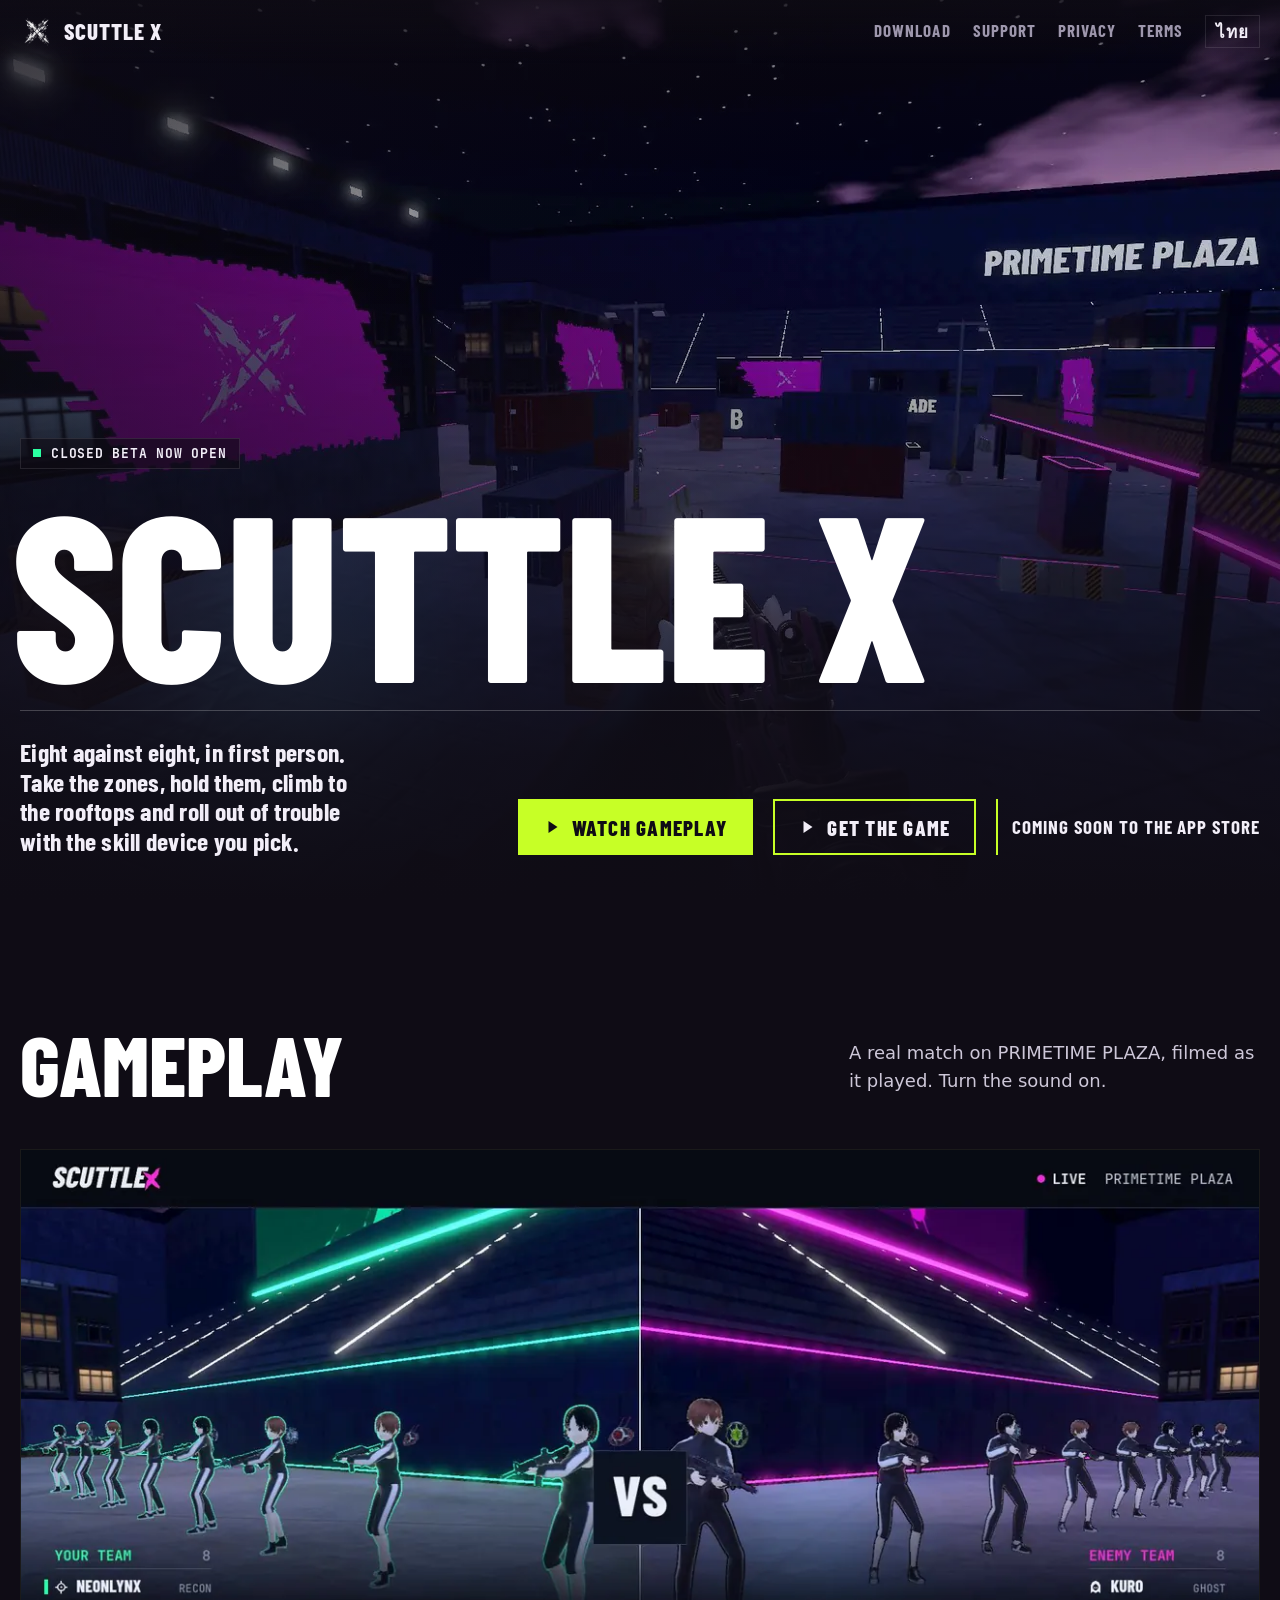
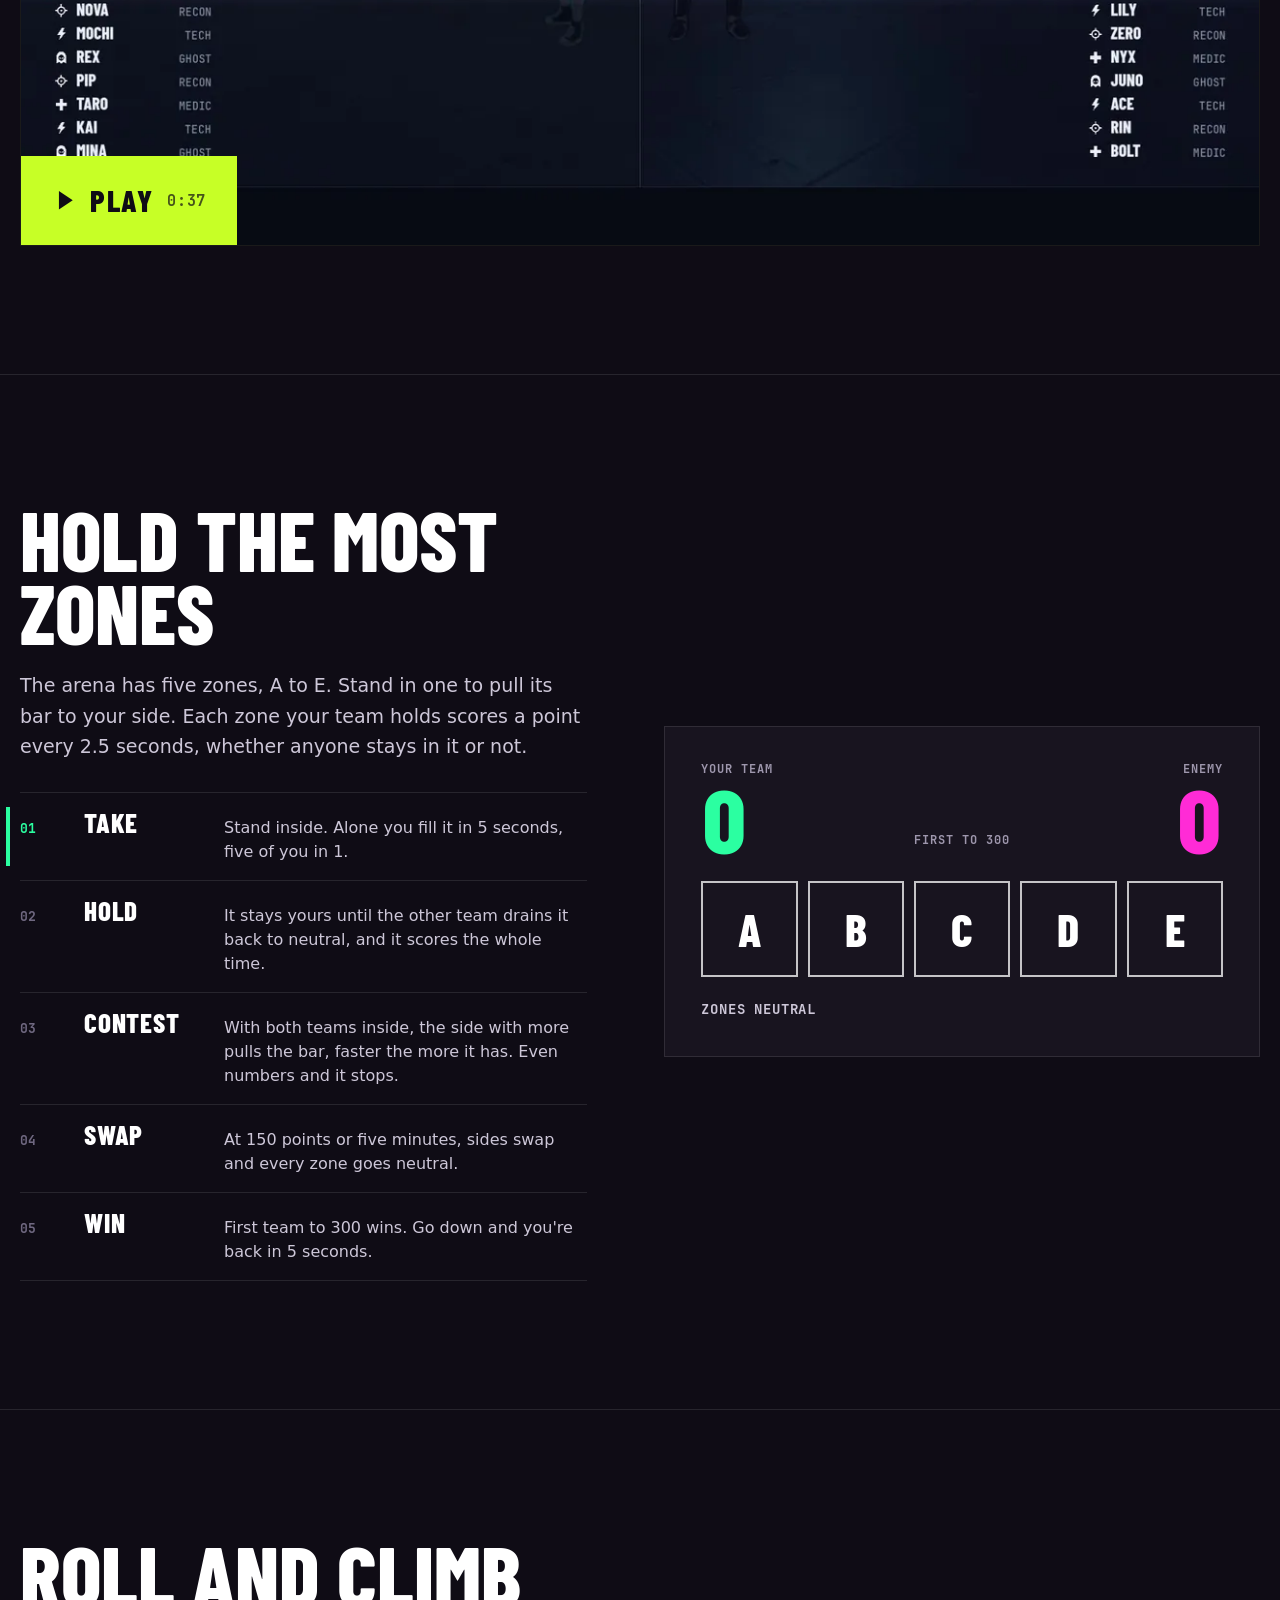
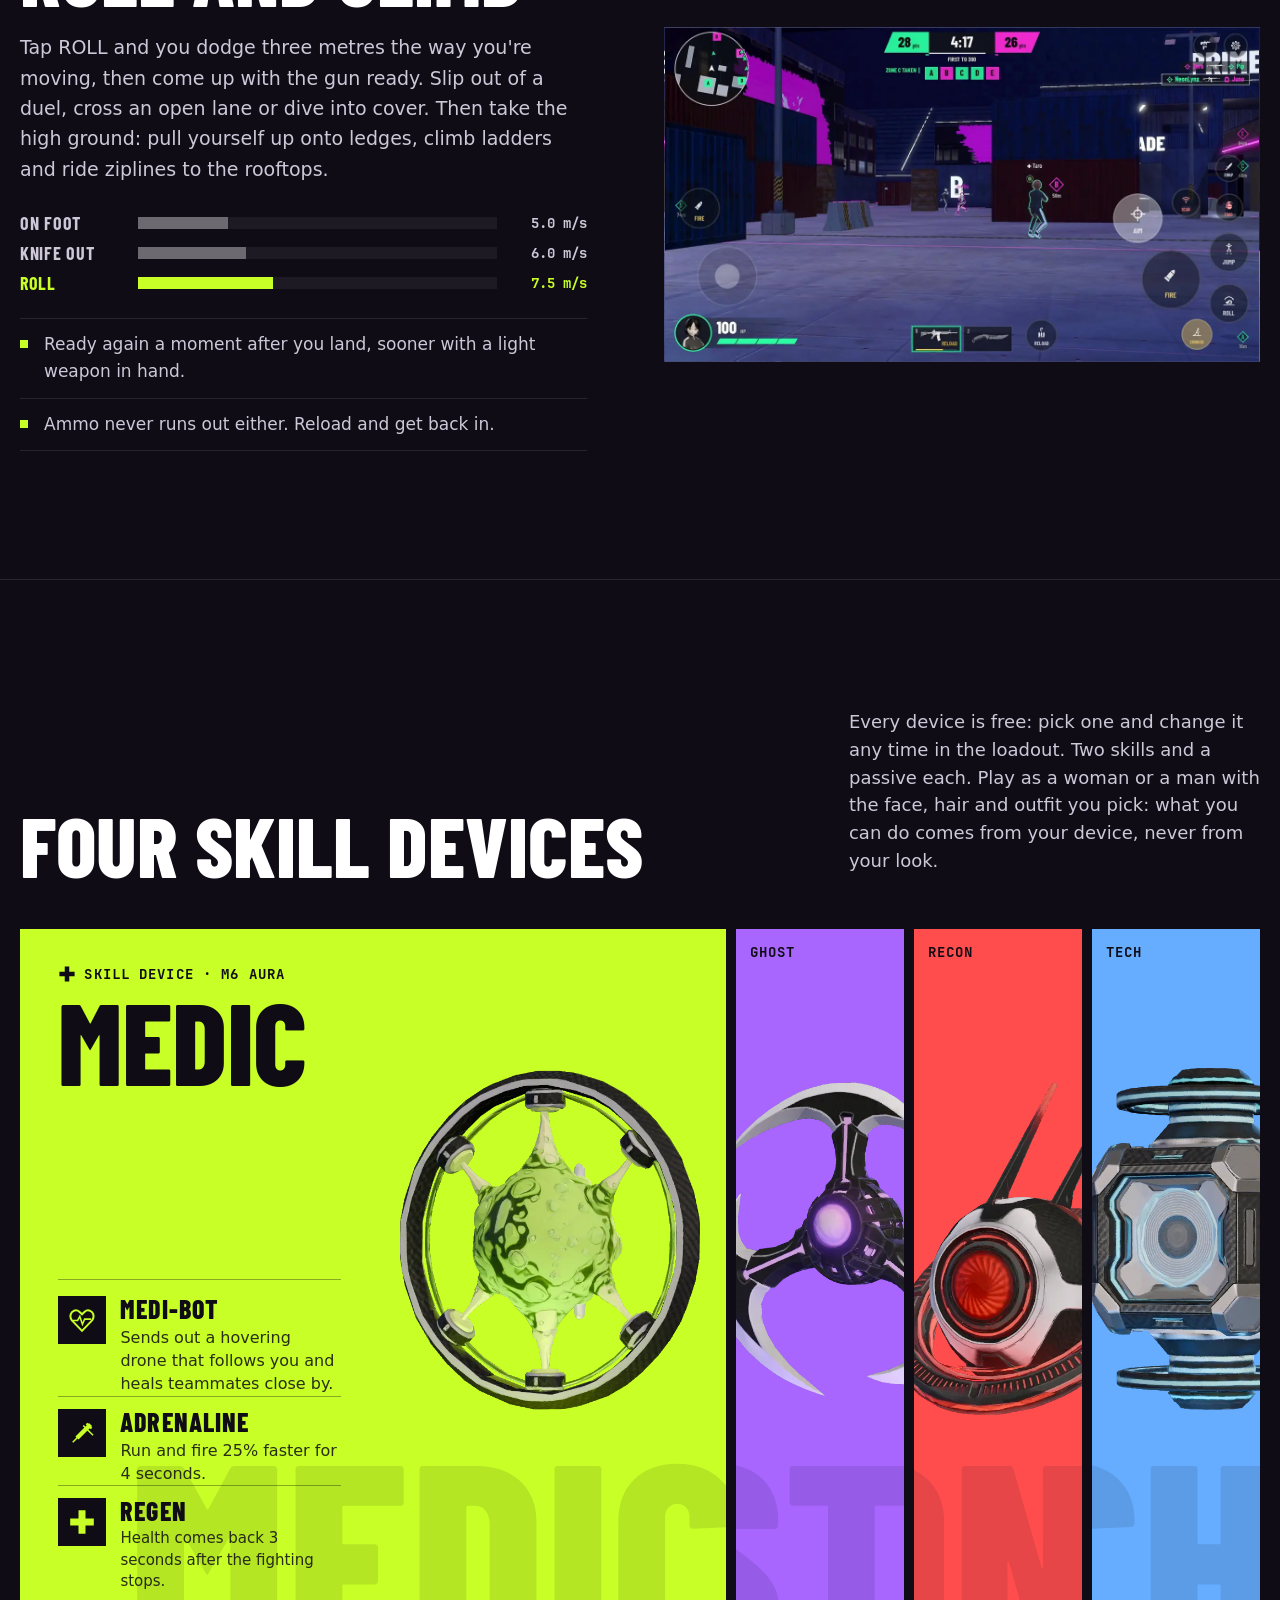
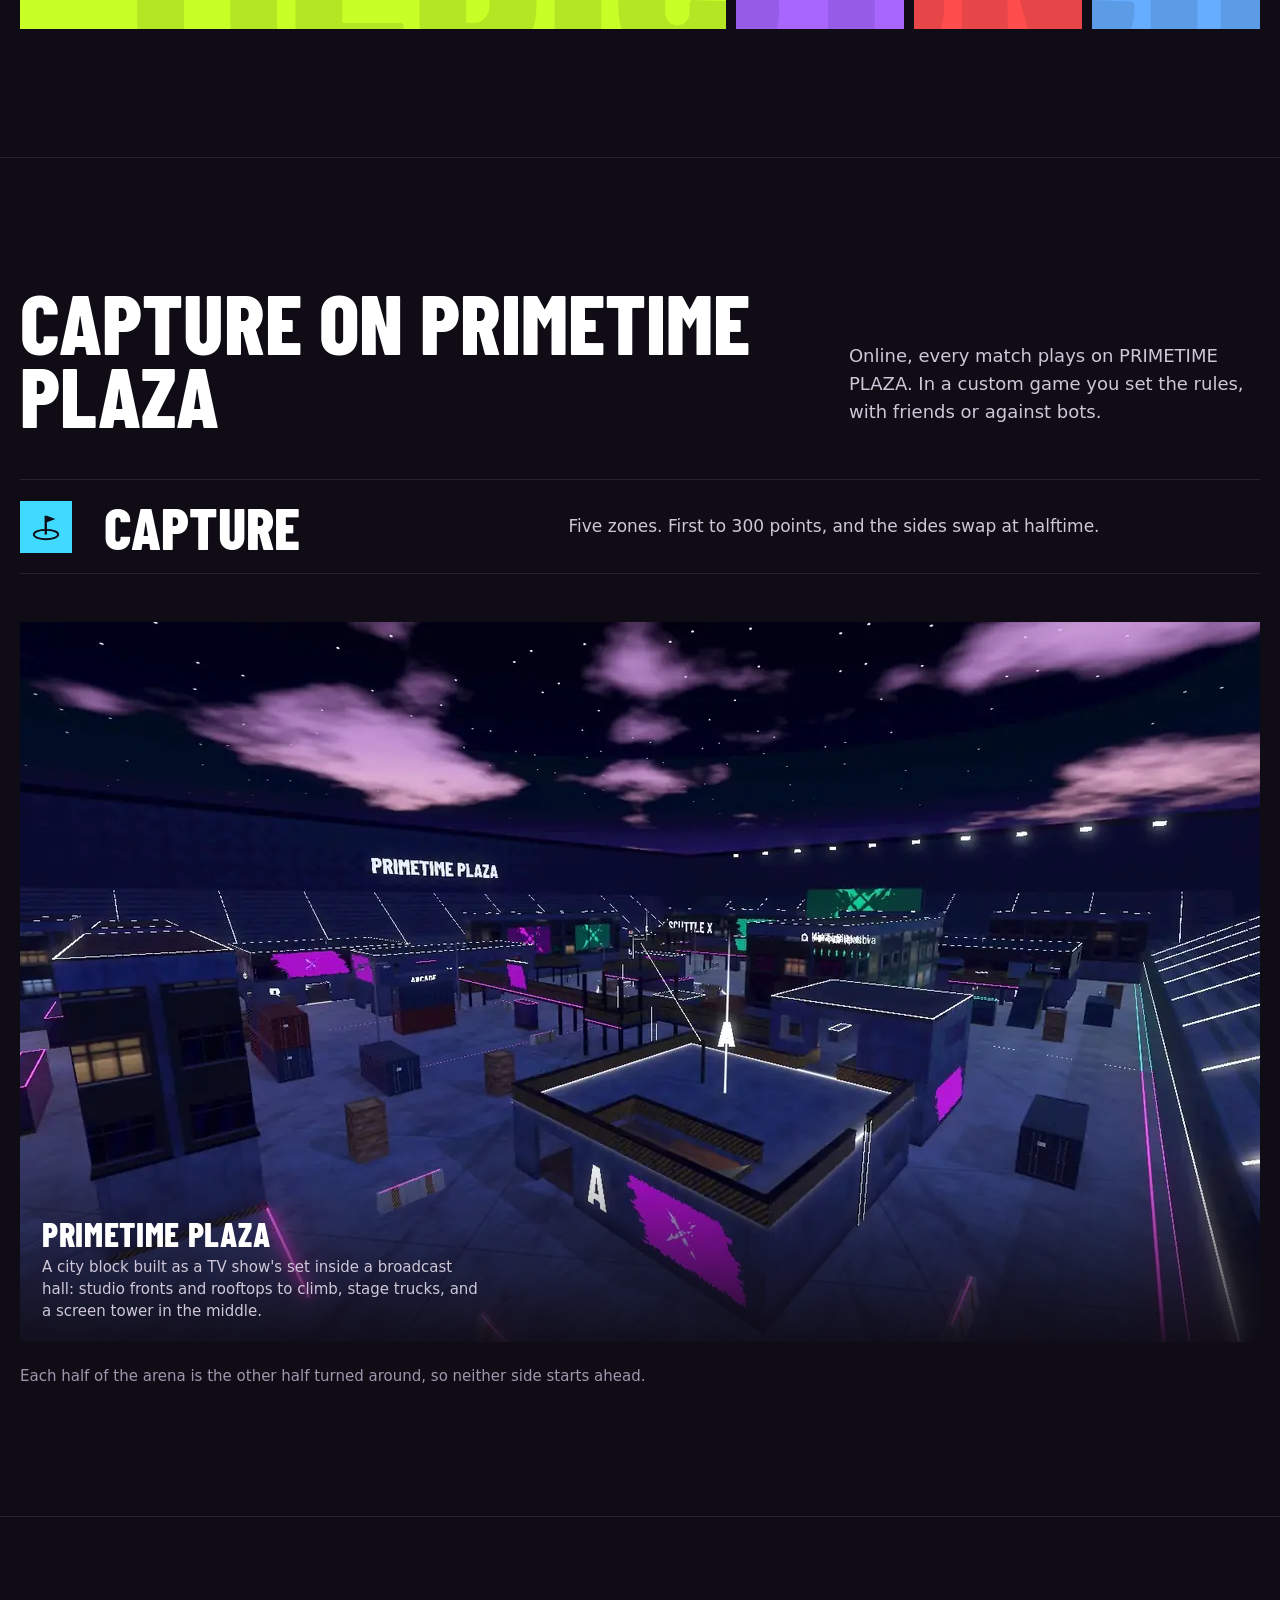
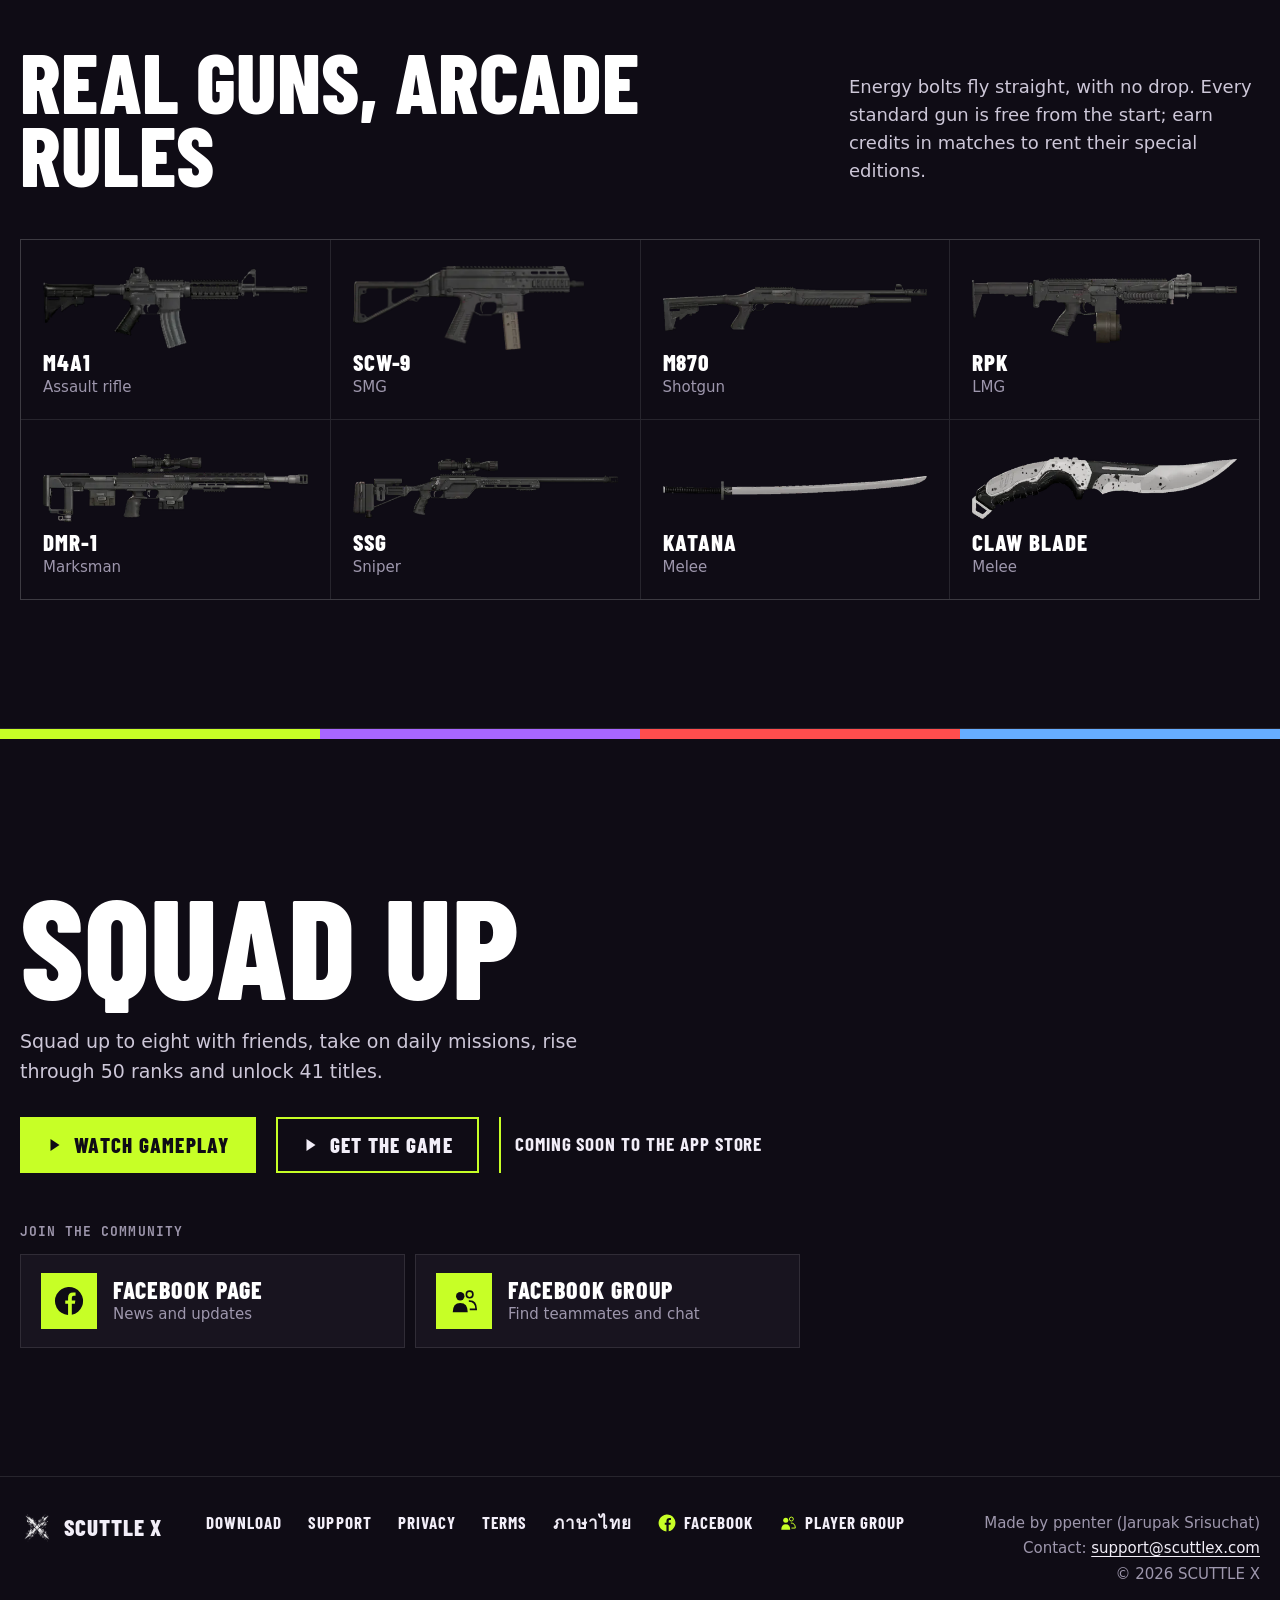
==== commit 2e19b2ab: "Website" ====
--- a/index.html
+++ b/index.html
@@ -55,7 +55,7 @@
 </div>
 <div class="player" data-trailer data-src="media/trailer.mp4">
 <img src="media/trailer_poster.webp" width="1280" height="720" alt="" loading="lazy" decoding="async">
-<button class="play" type="button" aria-label="Play the gameplay video, 40 seconds"><svg class="i" viewBox="0 0 64 64" aria-hidden="true" focusable="false"><polygon points="18,8 54,32 18,56" fill="currentColor"/></svg><span>Play</span><span class="len">0:40</span></button>
+<button class="play" type="button" aria-label="Play the gameplay video, 37 seconds"><svg class="i" viewBox="0 0 64 64" aria-hidden="true" focusable="false"><polygon points="18,8 54,32 18,56" fill="currentColor"/></svg><span>Play</span><span class="len">0:37</span></button>
 </div>
 </div>
 </section>
@@ -68,12 +68,12 @@
 <ol class="steps" data-steps>
 <li><b>Take</b><span>Stand inside. Alone you fill it in 5 seconds, five of you in 1.</span></li>
 <li><b>Hold</b><span>It stays yours until the other team drains it back to neutral, and it scores the whole time.</span></li>
-<li><b>Contest</b><span>With both teams inside, the bar stops. Clear them out to get it moving again.</span></li>
+<li><b>Contest</b><span>With both teams inside, the side with more pulls the bar, faster the more it has. Even numbers and it stops.</span></li>
 <li><b>Swap</b><span>At 150 points or five minutes, sides swap and every zone goes neutral.</span></li>
 <li><b>Win</b><span>First team to 300 wins. Go down and you're back in 5 seconds.</span></li>
 </ol>
 </div>
-<div class="board" data-board data-words='{"neutral": "Zones neutral", "taken": "Zone {z} taken", "enemy": "Enemy took {z}", "contest": "Zone {z} contested: the bar stops", "drained": "Zone {z} drained to neutral", "half": "Halftime: sides swap, zones neutral", "second": "Second half", "win": "Victory, 300 to 251"}' aria-label="A match playing itself out on the five zones" role="img">
+<div class="board" data-board data-words='{"neutral": "Zones neutral", "taken": "Zone {z} taken", "enemy": "Enemy took {z}", "contest": "Zone {z} contested: even numbers, the bar stops", "drained": "Zone {z} drained to neutral", "half": "Halftime: sides swap, zones neutral", "second": "Second half", "win": "Victory, 300 to 251"}' aria-label="A match playing itself out on the five zones" role="img">
 <div class="board-score">
 <p class="side us"><span>Your team</span><b data-score="0">0</b></p>
 <p class="to">First to 300</p>
@@ -187,7 +187,7 @@
 <div class="wrap">
 <div class="sec-head">
 <h2 id="arsenal-title">Real guns, arcade rules</h2>
-<p class="aside">Energy bolts fly straight, with no drop. Start with the M4A1, then earn credits in matches to buy or rent the rest.</p>
+<p class="aside">Energy bolts fly straight, with no drop. Every standard gun is free from the start; earn credits in matches to rent their special editions.</p>
 </div>
 <ul class="guns">
 <li><img src="media/gun_carbine.webp" alt="" loading="lazy" decoding="async"><b>M4A1</b><span>Assault rifle</span></li>
